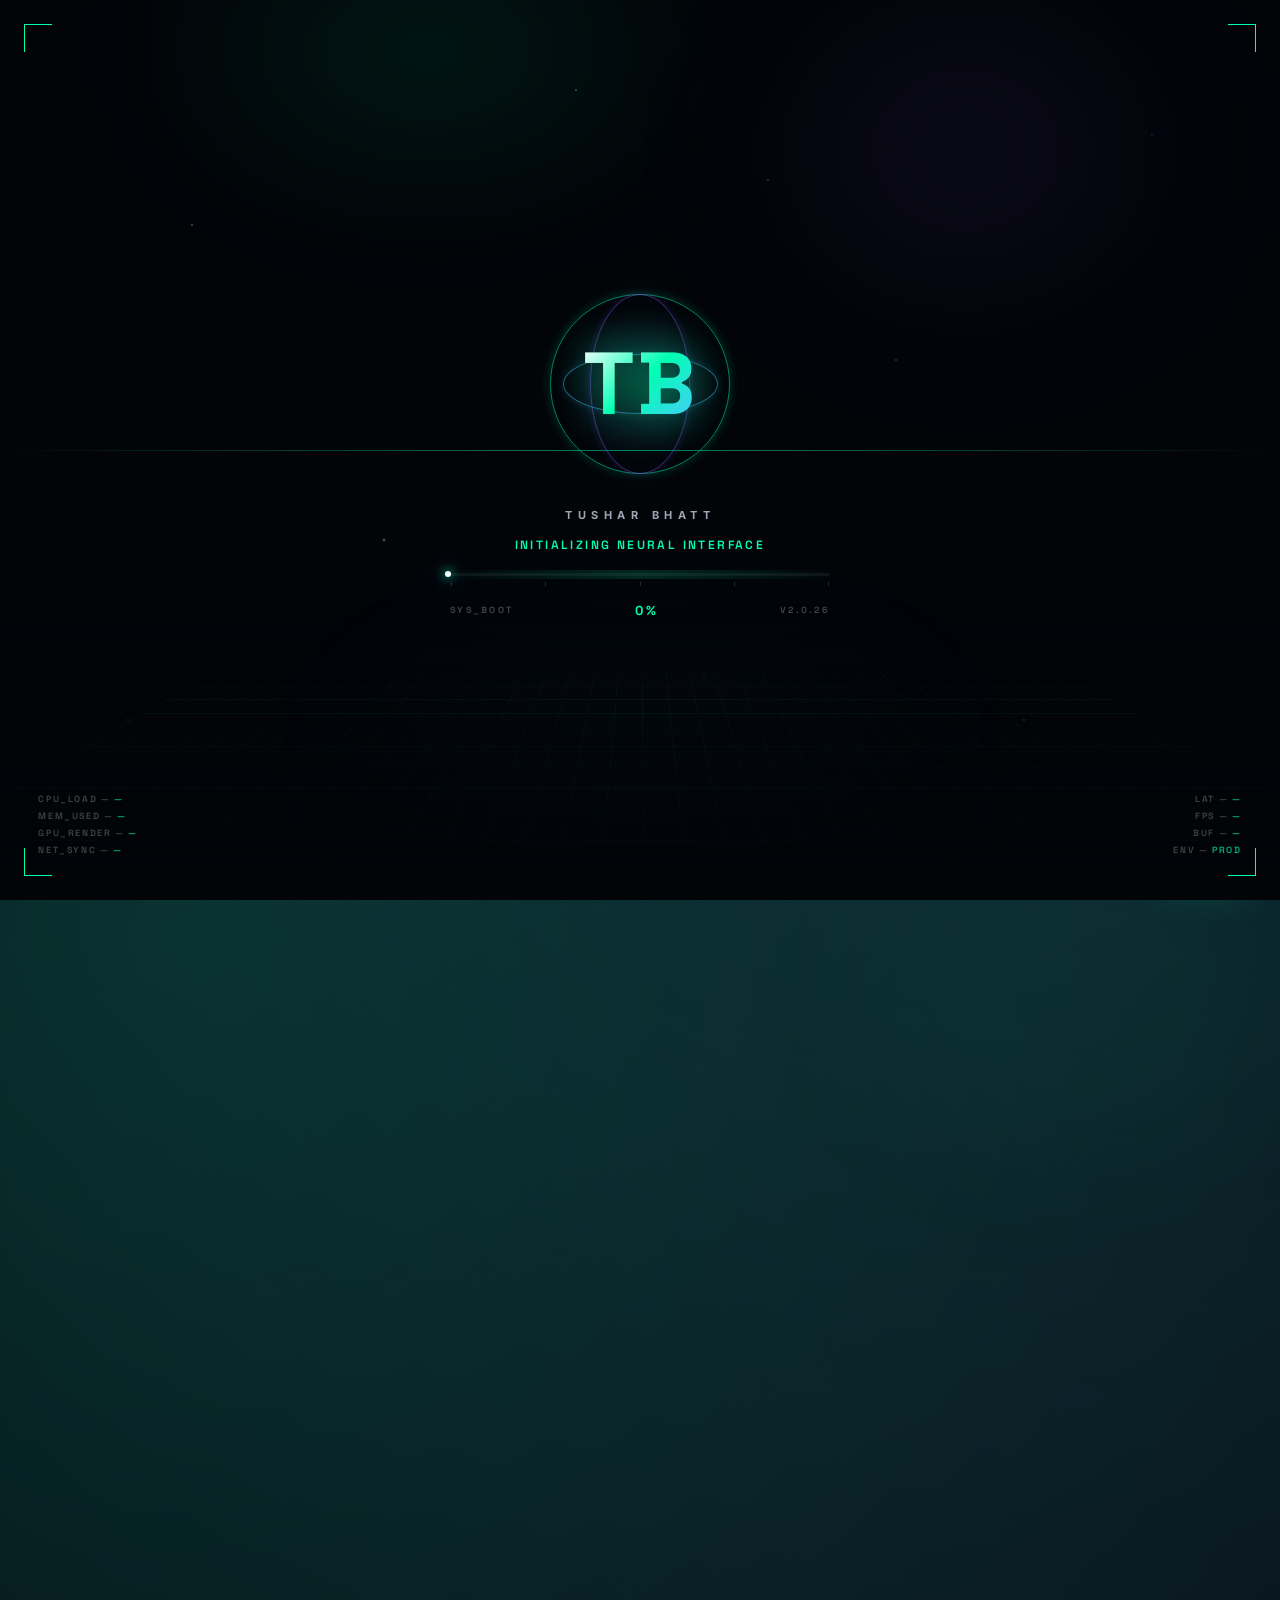
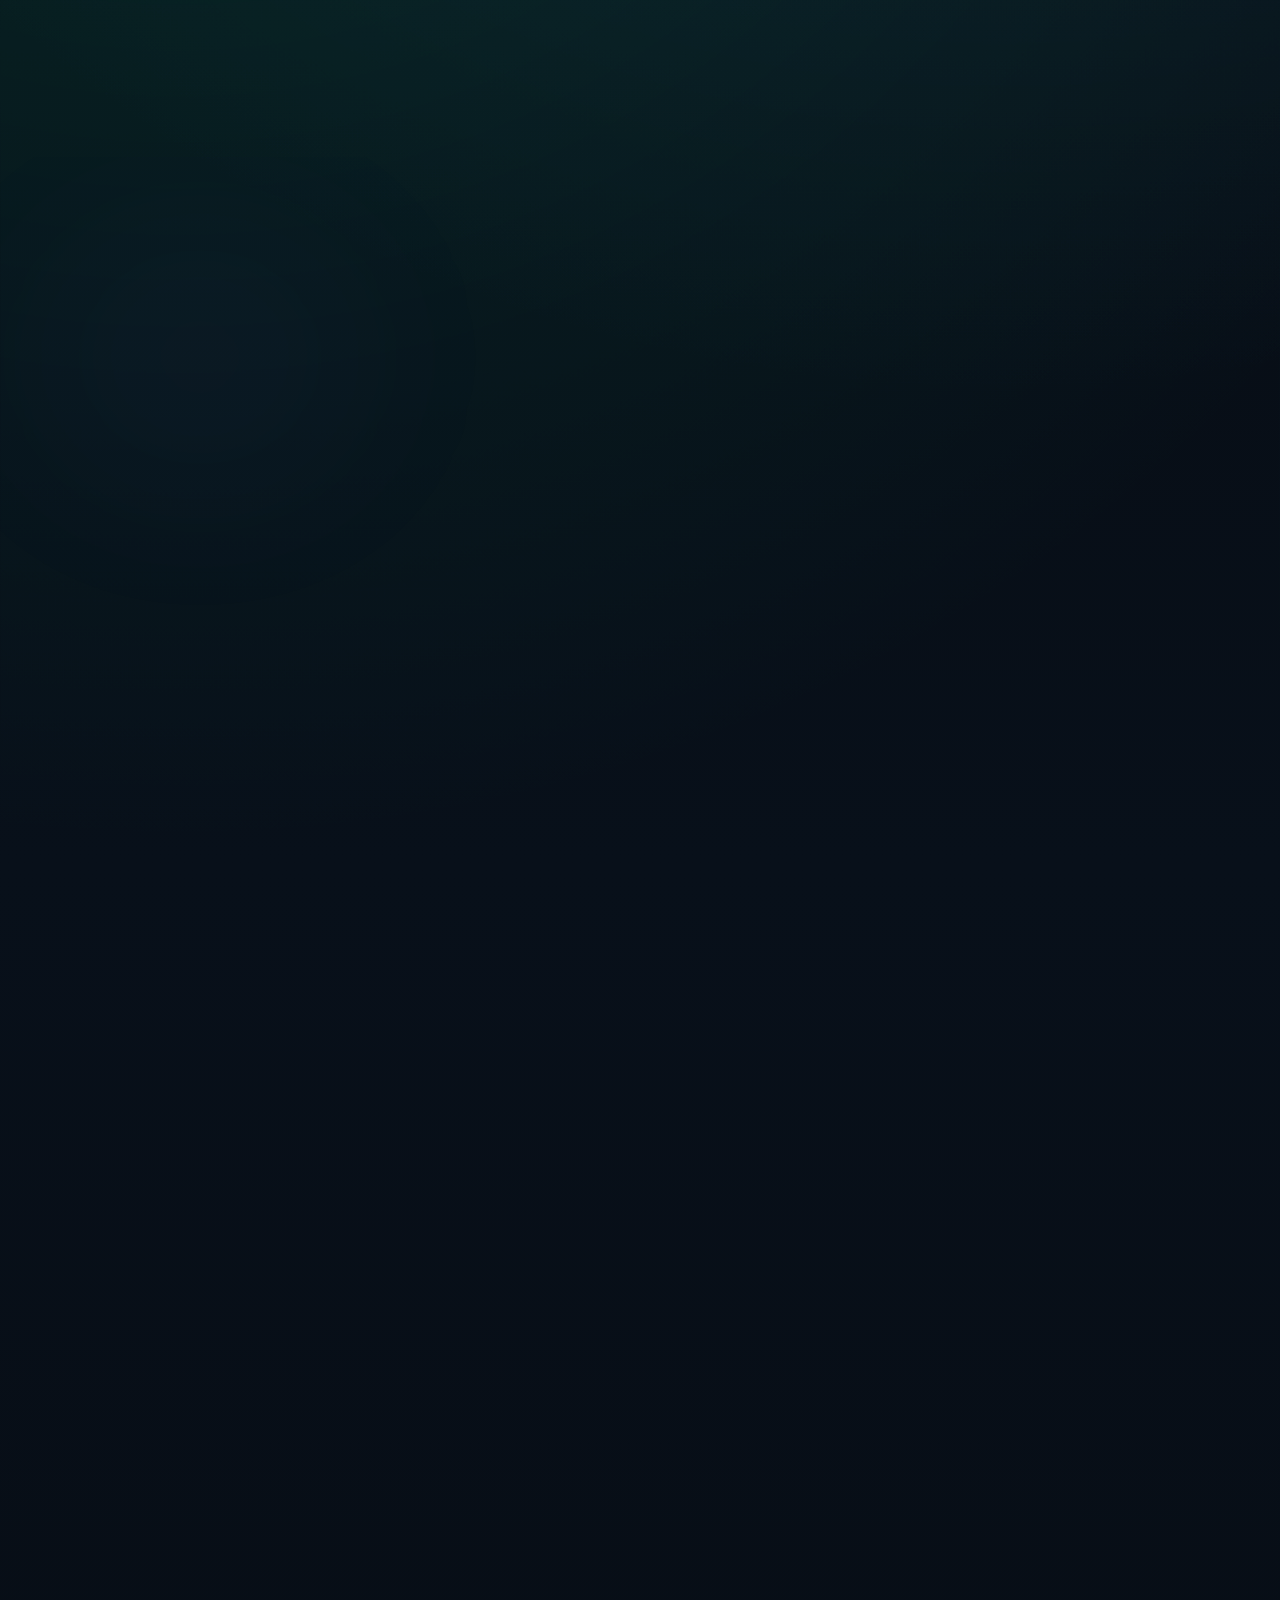
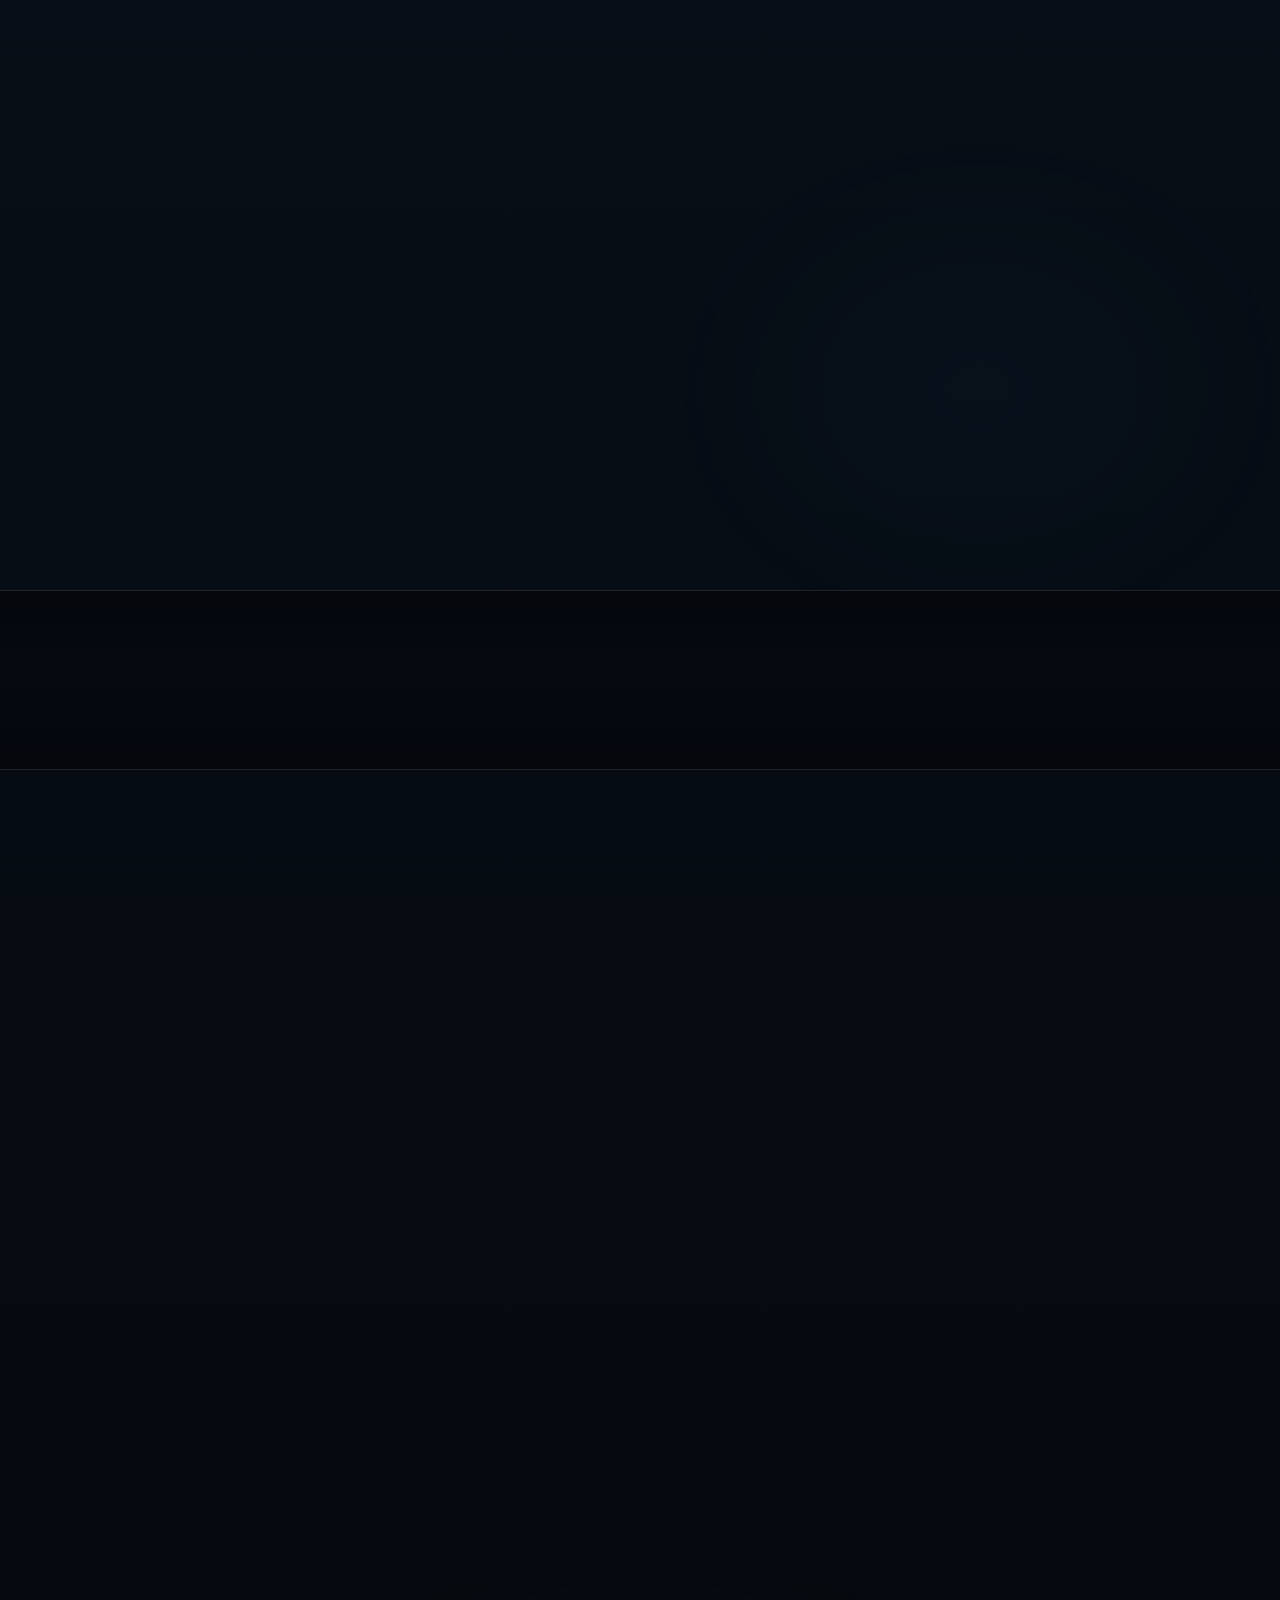
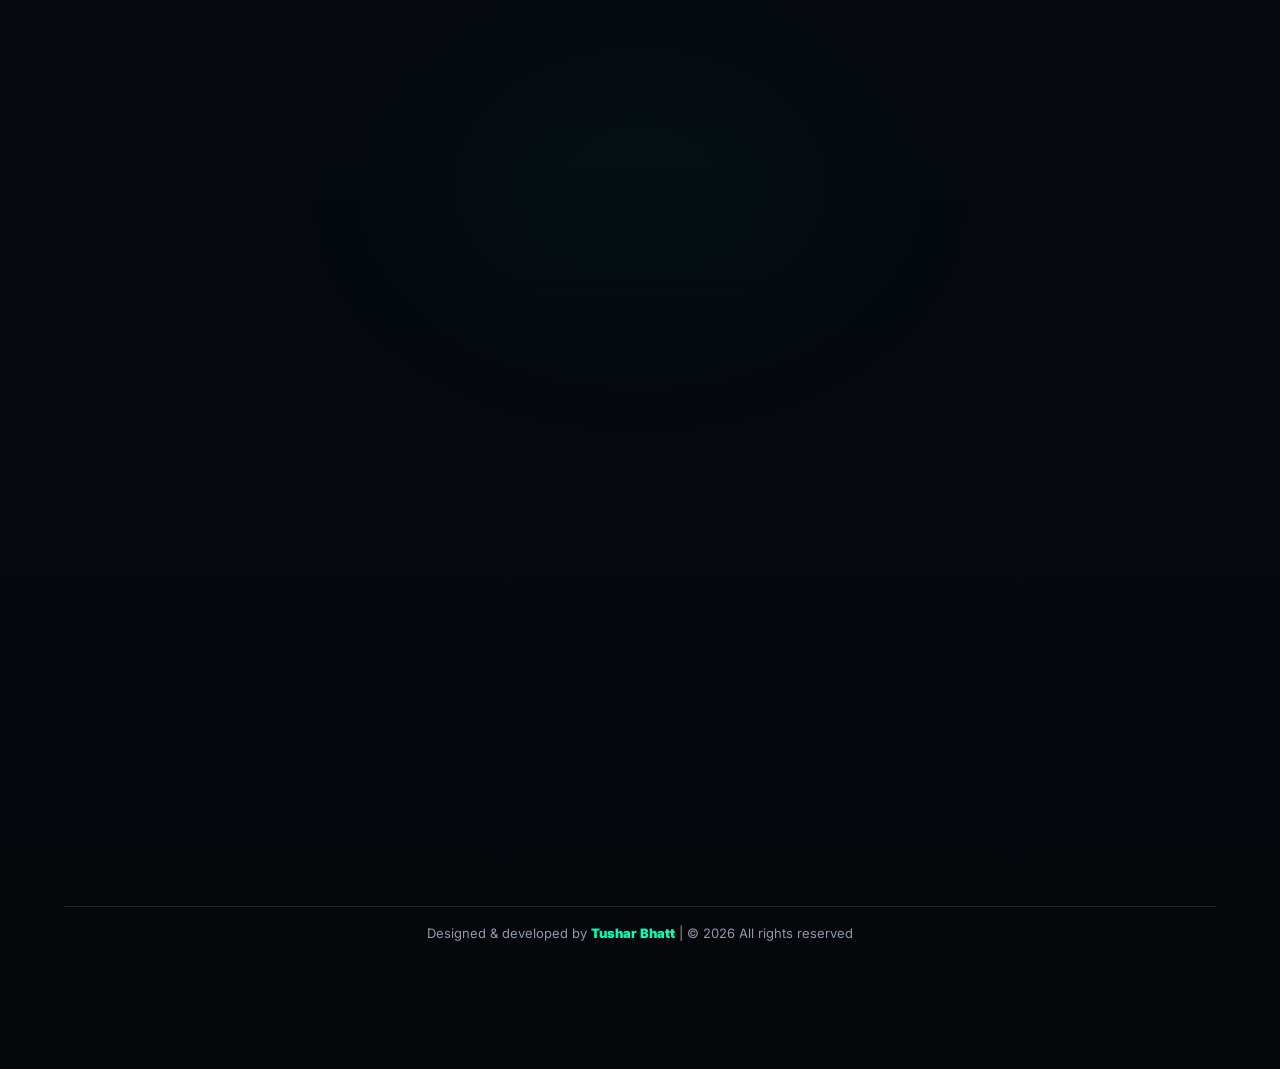
==== index.html @ 69219efc "Optimize portfolio performance" ====
<!doctype html>
<html lang="en">
  <head>
    <meta charset="UTF-8" />
    <meta name="viewport" content="width=device-width,initial-scale=1.0" />
    <title>Tushar Bhatt | Portfolio</title>
    <meta
      name="description"
      content="Tushar Bhatt — CS undergrad at AKTU, AI & ML, Full Stack Development"
    />
    <link rel="preconnect" href="https://fonts.googleapis.com" />
    <link rel="preconnect" href="https://fonts.gstatic.com" crossorigin />
    <link
      href="https://fonts.googleapis.com/css2?family=Inter:wght@400;500;600;700;800&family=Space+Grotesk:wght@500;700;900&display=swap"
      rel="stylesheet"
    />
    <link rel="stylesheet" href="style.css">
  </head>
  <body class="locked">
    <div id="sp"></div>
    <canvas id="bg-canvas"></canvas>
    <div class="noise"></div>
    <div id="loader"></div>
    <nav id="navbar">
      <a class="nav-logo" href="#home">TB</a>
      <ul class="nav-links">
        <li>
          <a
            href="https://linkedin.com/in/tusharbhatt24"
            target="_blank"
            rel="noopener"
            >LINKEDIN</a
          >
        </li>
        <li><a href="#about" data-sec="about">ABOUT</a></li>
        <li><a href="#work" data-sec="work">WORK</a></li>
        <li>
          <a href="#certificates" data-sec="certificates">CERTIFICATES</a>
        </li>
        <li><a href="#contact" data-sec="contact">CONTACT</a></li>
      </ul>
    </nav>
    <div id="sidebar">
      <div class="sb-line"></div>
      <a
        class="sb-icon sb-github"
        href="https://github.com/tusharbhatt-24"
        target="_blank"
        title="GitHub"
        ><svg viewBox="0 0 24 24" fill="none" stroke="currentColor" stroke-width="1.5" stroke-linecap="round" stroke-linejoin="round">
          <path d="M9 19c-5 1.5-5-2.5-7-3m14 6v-3.87a3.37 3.37 0 0 0-.94-2.61c3.14-.35 6.44-1.54 6.44-7A5.44 5.44 0 0 0 20 4.77 5.07 5.07 0 0 0 19.91 1S18.73.65 16 2.48a13.38 13.38 0 0 0-7 0C6.27.65 5.09 1 5.09 1A5.07 5.07 0 0 0 5 4.77 5.44 5.44 0 0 0 3.5 8.55c0 5.42 3.3 6.61 6.44 7A3.37 3.37 0 0 0 9 18.13V22"></path>
        </svg></a><a
        class="sb-icon"
        href="https://www.linkedin.com/in/tusharbhatt24/"
        target="_blank"
        title="LinkedIn"
        ><svg viewBox="0 0 24 24">
          <path
            d="M20.447 20.452h-3.554v-5.569c0-1.328-.027-3.037-1.852-3.037-1.853 0-2.136 1.445-2.136 2.939v5.667H9.351V9h3.414v1.561h.046c.477-.9 1.637-1.85 3.37-1.85 3.601 0 4.267 2.37 4.267 5.455v6.286zM5.337 7.433c-1.144 0-2.063-.926-2.063-2.065 0-1.138.92-2.063 2.063-2.063 1.14 0 2.064.925 2.064 2.063 0 1.139-.925 2.065-2.064 2.065zm1.782 13.019H3.555V9h3.564v11.452zM22.225 0H1.771C.792 0 0 .774 0 1.729v20.542C0 23.227.792 24 1.771 24h20.451C23.2 24 24 23.227 24 22.271V1.729C24 .774 23.2 0 22.222 0h.003z"
          /></svg></a
      ><a
        class="sb-icon sb-instagram"
        href="https://www.instagram.com/tushar__bhatt/"
        target="_blank"
        title="Instagram"
        ><svg viewBox="0 0 24 24" fill="none" stroke="currentColor" stroke-width="1.5" stroke-linecap="round" stroke-linejoin="round">
          <rect x="2" y="2" width="20" height="20" rx="5" ry="5"></rect>
          <path d="M16 11.37A4 4 0 1 1 12.63 8 4 4 0 0 1 16 11.37z"></path>
          <line x1="17.5" y1="6.5" x2="17.51" y2="6.5"></line>
        </svg></a
      ><a
        class="sb-icon sb-mail"
        href="mailto:bhatttushar2006@gmail.com"
        title="Email"
        ><svg viewBox="0 0 24 24" fill="none" stroke="currentColor" stroke-width="1.5" stroke-linecap="round" stroke-linejoin="round">
          <path d="M4 4h16c1.1 0 2 .9 2 2v12c0 1.1-.9 2-2 2H4c-1.1 0-2-.9-2-2V6c0-1.1.9-2 2-2z"></path>
          <polyline points="22,6 12,13 2,6"></polyline>
        </svg></a
      ><a
        class="sb-icon"
        href="tel:9650227051"
        title="Phone"
        ><svg viewBox="0 0 24 24">
          <path
            d="M20 22.6c-1.1 0-2.2-.2-3.3-.6-3.1-1.2-6-3.2-8.4-5.6-2.4-2.4-4.4-5.3-5.6-8.4-.4-1.1-.6-2.2-.6-3.3 0-1.1.4-2.1 1.2-2.9l2.2-2.2c.8-.8 2.1-.8 2.9 0l2.5 2.5c.8.8.8 2.1 0 2.9l-1.2 1.2c-.2.2-.3.5-.2.8.5 1.1 1.2 2.1 2.1 3 1 .9 2 1.6 3.1 2.1.3.1.6 0 .8-.2l1.2-1.2c.8-.8 2.1-.8 2.9 0l2.5 2.5c.8.8.8 2.1 0 2.9l-2.2 2.2c-.8.8-1.8 1.2-2.9 1.2zM6.5 2c-.3 0-.6.1-.8.3l-2.2 2.2c-.3.3-.5.7-.5 1.1 0 .8.2 1.6.5 2.4 1.1 2.8 2.9 5.4 5.1 7.6s4.8 4 7.6 5.1c.8.3 1.6.5 2.4.5.4 0 .8-.2 1.1-.5l2.2-2.2c.4-.4.4-1.1 0-1.5l-2.5-2.5c-.4-.4-1.1-.4-1.5 0l-1.4 1.4c-.6.6-1.5.7-2.3.3-.9-.4-1.8-1-2.6-1.8-.8-.8-1.4-1.7-1.8-2.6-.4-.8-.3-1.7.3-2.3l1.4-1.4c.4-.4.4-1.1 0-1.5l-2.5-2.5c-.2-.2-.5-.3-.8-.3z"
            fill="currentColor"
          /></svg></a>
      <div class="sb-line"></div>
    </div>
    <a id="resume-btn" href="#resume" target="_blank">RESUME</a>
    <main>
      <section id="home"></section>
      <section id="about"></section>
      <section id="skills"></section>
      <section id="work"></section>
      <div id="rain-strip">
        <canvas id="rain-canvas"></canvas>
        <div class="rain-fade-t"></div>
        <div class="rain-fade-b"></div>
      </div>
      <section id="certificates"></section>
      <section id="contact"></section>
    </main>
    <script src="https://cdnjs.cloudflare.com/ajax/libs/three.js/r128/three.min.js"></script>
    <script src="https://cdnjs.cloudflare.com/ajax/libs/gsap/3.12.2/gsap.min.js"></script>
    <script>
      async function loadSections() {
        const sections = ['home', 'about', 'skills', 'work', 'certificates', 'contact'];
        const loaderPromise = fetch('sections/loading.html').then((res) => res.text());
        const sectionPromises = sections.map((s) =>
          fetch(`sections/${s}.html`).then((res) => res.text()),
        );

        document.getElementById('loader').innerHTML = await loaderPromise;
        const htmlSections = await Promise.all(sectionPromises);
        htmlSections.forEach((html, index) => {
          document.getElementById(sections[index]).innerHTML = html;
        });

        const script = document.createElement('script');
        script.src = 'script.js';
        script.async = false;
        document.body.appendChild(script);
      }
      loadSections();
    </script>
  </body>
</html>
---- style.css ----
*,
      *::before,
      *::after {
        box-sizing: border-box;
        margin: 0;
        padding: 0;
      }
      :root {
        --bg: #05070b;
        --panel: #0b1017;
        --ink: #f7fbff;
        --muted: #8d9aac;
        --line: rgba(255, 255, 255, 0.11);
        --green: #00ffb2;
        --cyan: #4cc9ff;
        --violet: #8f5cff;
        --shadow: 0 24px 80px rgba(0, 0, 0, 0.45);
        --radius: 8px;
      }
      html {
        scroll-behavior: smooth;
        background: var(--bg);
      }
      body {
        min-height: 100vh;
        background:
          radial-gradient(
            circle at 78% 8%,
            rgba(76, 201, 255, 0.14),
            transparent 28%
          ),
          radial-gradient(
            circle at 14% 16%,
            rgba(0, 255, 178, 0.13),
            transparent 30%
          ),
          linear-gradient(180deg, #05070b 0%, #08101a 42%, #05070b 100%);
        color: var(--ink);
        font-family: Inter, system-ui, sans-serif;
        overflow-x: hidden;
      }
      body.locked {
        overflow: hidden;
      }
      .noise {
        position: fixed;
        inset: 0;
        z-index: 1;
        pointer-events: none;
        opacity: 0.12;
        background-image: url("data:image/svg+xml,%3Csvg xmlns='http://www.w3.org/2000/svg' width='180' height='180'%3E%3Cfilter id='n'%3E%3CfeTurbulence type='fractalNoise' baseFrequency='.8' numOctaves='3'/%3E%3C/filter%3E%3Crect width='100%25' height='100%25' filter='url(%23n)' opacity='.55'/%3E%3C/svg%3E");
      }
      #bg-canvas {
        position: fixed;
        inset: 0;
        z-index: 0;
        width: 100%;
        height: 100%;
        pointer-events: none;
        transform: translate3d(0, 0, 0);
        will-change: transform;
      }
      main,
      nav,
      #sidebar,
      #resume-btn,
      #sp {
        position: relative;
        z-index: 5;
      }
      #sp {
        position: fixed;
        top: 0;
        left: 0;
        width: 100%;
        height: 3px;
        background: linear-gradient(
          90deg,
          var(--green),
          var(--cyan),
          var(--violet)
        );
        transform: scaleX(0);
        transform-origin: left center;
        will-change: transform;
        z-index: 10000;
      }
      /* ====================== CINEMATIC LOADER ====================== */
      #loader {
        position: fixed;
        inset: 0;
        z-index: 9999;
        background: #020408;
        display: flex;
        align-items: center;
        justify-content: center;
        overflow: hidden;
        transform: translate3d(0, 0, 0);
        will-change: opacity, filter, transform;
      }

      /* Stars layer */
      .ldr-stars {
        position: absolute;
        inset: 0;
        background-image:
          radial-gradient(1px 1px at 15% 25%, rgba(255,255,255,0.7) 0%, transparent 100%),
          radial-gradient(1.5px 1.5px at 45% 10%, rgba(76,201,255,0.6) 0%, transparent 100%),
          radial-gradient(1px 1px at 70% 40%, rgba(255,255,255,0.5) 0%, transparent 100%),
          radial-gradient(1px 1px at 90% 15%, rgba(143,92,255,0.5) 0%, transparent 100%),
          radial-gradient(2px 2px at 30% 60%, rgba(255,255,255,0.4) 0%, transparent 100%),
          radial-gradient(1px 1px at 55% 75%, rgba(0,255,178,0.4) 0%, transparent 100%),
          radial-gradient(1px 1px at 80% 80%, rgba(255,255,255,0.6) 0%, transparent 100%),
          radial-gradient(1.5px 1.5px at 10% 80%, rgba(76,201,255,0.4) 0%, transparent 100%),
          radial-gradient(1px 1px at 60% 20%, rgba(255,255,255,0.5) 0%, transparent 100%),
          radial-gradient(1px 1px at 25% 90%, rgba(143,92,255,0.4) 0%, transparent 100%);
        animation: ldr-star-drift 30s linear infinite;
        will-change: transform;
      }
      @keyframes ldr-star-drift {
        from { transform: translateY(0); }
        to   { transform: translateY(-60px); }
      }

      /* Aurora glow layers */
      .ldr-aurora {
        position: absolute;
        border-radius: 50%;
        filter: blur(80px);
        pointer-events: none;
        animation: ldr-aurora-pulse 8s ease-in-out infinite;
        transform: translate3d(0, 0, 0);
        will-change: transform, opacity;
      }
      .ldr-aurora-1 {
        width: 600px; height: 300px;
        background: radial-gradient(ellipse, rgba(0,255,178,0.12) 0%, transparent 70%);
        top: -100px; left: 10%;
        animation-delay: 0s;
      }
      .ldr-aurora-2 {
        width: 500px; height: 400px;
        background: radial-gradient(ellipse, rgba(143,92,255,0.1) 0%, transparent 70%);
        top: -50px; right: 5%;
        animation-delay: -3s;
      }
      .ldr-aurora-3 {
        width: 700px; height: 200px;
        background: radial-gradient(ellipse, rgba(76,201,255,0.08) 0%, transparent 70%);
        bottom: 50px; left: 50%;
        transform: translateX(-50%);
        animation-delay: -5s;
      }
      @keyframes ldr-aurora-pulse {
        0%, 100% { opacity: 0.6; transform: scale(1); }
        50%       { opacity: 1;   transform: scale(1.08); }
      }

      /* Perspective grid floor */
      .ldr-grid-wrap {
        position: absolute;
        bottom: 0; left: 0; right: 0;
        height: 55%;
        perspective: 500px;
        overflow: hidden;
      }
      .ldr-grid {
        position: absolute;
        inset: -10% -20%;
        background:
          linear-gradient(rgba(0,255,178,0.08) 1px, transparent 1px),
          linear-gradient(90deg, rgba(0,255,178,0.08) 1px, transparent 1px);
        background-size: 50px 50px;
        transform: rotateX(65deg) translateY(0%);
        transform-origin: bottom center;
        animation: ldr-grid-flow 2.8s linear infinite;
        will-change: background-position;
      }
      @keyframes ldr-grid-flow {
        to { background-position: 0 50px, 50px 0; }
      }
      .ldr-grid-fade {
        position: absolute;
        inset: 0;
        background: linear-gradient(to bottom, transparent 40%, #020408 100%);
      }

      /* 3D Canvas */
      #loader-canvas {
        position: absolute;
        inset: 0;
        width: 100%;
        height: 100%;
        transform: translate3d(0, 0, 0);
      }

      /* Corner HUD accents */
      .ldr-corner {
        position: absolute;
        width: 28px; height: 28px;
        pointer-events: none;
        animation: ldr-corner-fade 1s ease forwards;
        opacity: 0;
      }
      @keyframes ldr-corner-fade { to { opacity: 1; } }
      .ldr-corner-tl { top: 24px; left: 24px; }
      .ldr-corner-tr { top: 24px; right: 24px; }
      .ldr-corner-bl { bottom: 24px; left: 24px; }
      .ldr-corner-br { bottom: 24px; right: 24px; }
      .ldr-corner-h, .ldr-corner-v {
        position: absolute;
        background: var(--green);
      }
      .ldr-corner-h { height: 1px; width: 100%; top: 0; }
      .ldr-corner-v { width: 1px; height: 100%; left: 0; }
      .ldr-corner-tr .ldr-corner-h { left: auto; right: 0; }
      .ldr-corner-tr .ldr-corner-v { left: auto; right: 0; }
      .ldr-corner-bl .ldr-corner-h { top: auto; bottom: 0; }
      .ldr-corner-br .ldr-corner-h { top: auto; bottom: 0; left: auto; right: 0; }
      .ldr-corner-br .ldr-corner-v { left: auto; right: 0; }

      /* Horizontal scan line */
      .ldr-scanline {
        position: absolute;
        left: 0; right: 0;
        height: 1px;
        background: linear-gradient(90deg, transparent, rgba(0,255,178,0.5), transparent);
        animation: ldr-scan 4s ease-in-out infinite;
        pointer-events: none;
      }
      @keyframes ldr-scan {
        0%   { top: 15%; opacity: 0; }
        10%  { opacity: 1; }
        90%  { opacity: 1; }
        100% { top: 85%; opacity: 0; }
      }

      /* Central content */
      .ldr-center {
        position: relative;
        z-index: 10;
        display: flex;
        flex-direction: column;
        align-items: center;
        gap: 18px;
      }

      /* Logo wrap with CSS orbital rings */
      .ldr-logo-wrap {
        position: relative;
        width: 200px; height: 200px;
        display: flex;
        align-items: center;
        justify-content: center;
        margin-bottom: 8px;
      }
      .ldr-glow-halo {
        position: absolute;
        width: 160px; height: 160px;
        border-radius: 50%;
        background: radial-gradient(circle, rgba(0,255,178,0.2) 0%, rgba(76,201,255,0.1) 40%, transparent 70%);
        animation: ldr-halo-pulse 3s ease-in-out infinite;
        filter: blur(12px);
        will-change: transform, opacity;
      }
      @keyframes ldr-halo-pulse {
        0%, 100% { transform: scale(1);   opacity: 0.8; }
        50%       { transform: scale(1.2); opacity: 1; }
      }

      /* CSS orbital rings */
      .ldr-orbit-ring {
        position: absolute;
        border-radius: 50%;
        border: 1px solid transparent;
        pointer-events: none;
        backface-visibility: hidden;
        will-change: transform;
      }
      .ldr-ring-1 {
        width: 180px; height: 180px;
        border-color: rgba(0,255,178,0.5);
        animation: ldr-ring-spin-1 4s linear infinite;
        box-shadow: 0 0 12px rgba(0,255,178,0.2);
      }
      .ldr-ring-2 {
        width: 155px; height: 60px;
        border-color: rgba(76,201,255,0.45);
        animation: ldr-ring-spin-2 6s linear infinite;
        box-shadow: 0 0 10px rgba(76,201,255,0.15);
      }
      .ldr-ring-3 {
        width: 100px; height: 180px;
        border-color: rgba(143,92,255,0.4);
        animation: ldr-ring-spin-3 5s linear infinite reverse;
        box-shadow: 0 0 10px rgba(143,92,255,0.15);
      }
      @keyframes ldr-ring-spin-1 { to { transform: rotate(360deg); } }
      @keyframes ldr-ring-spin-2 { to { transform: rotateY(360deg); } }
      @keyframes ldr-ring-spin-3 { to { transform: rotateX(360deg); } }

      /* TB monogram */
      .loader-mark {
        position: relative;
        z-index: 2;
        font: 900 clamp(52px, 10vw, 88px)/0.9 "Space Grotesk";
        letter-spacing: 0.02em;
        background: linear-gradient(135deg, #fff 0%, #00ffb2 50%, #4cc9ff 100%);
        -webkit-background-clip: text;
        -webkit-text-fill-color: transparent;
        background-clip: text;
        text-shadow: none;
        filter: drop-shadow(0 0 20px rgba(0,255,178,0.5));
        animation: ldr-mark-breathe 3s ease-in-out infinite;
        will-change: filter;
      }
      @keyframes ldr-mark-breathe {
        0%, 100% { filter: drop-shadow(0 0 18px rgba(0,255,178,0.45)); }
        50%       { filter: drop-shadow(0 0 36px rgba(0,255,178,0.8)) drop-shadow(0 0 60px rgba(76,201,255,0.4)); }
      }

      /* Name */
      #loader-name {
        font: 700 11px/1 "Inter";
        letter-spacing: 0.5em;
        text-transform: uppercase;
        color: rgba(174,184,198,0.9);
        animation: ldr-name-in 0.8s ease 0.3s both;
      }
      @keyframes ldr-name-in {
        from { opacity: 0; transform: translateY(8px); }
        to   { opacity: 1; transform: translateY(0); }
      }

      /* AI status message */
      #ldr-status {
        font: 600 12px/1 "Space Grotesk";
        letter-spacing: 0.2em;
        text-transform: uppercase;
        color: var(--green);
        height: 16px;
        transition: opacity 0.3s, transform 0.3s;
      }
      #ldr-status.fading {
        opacity: 0;
        transform: translateY(-6px);
      }

      /* Holographic progress bar */
      .ldr-holo-bar-wrap {
        width: min(380px, 70vw);
        display: flex;
        flex-direction: column;
        gap: 6px;
      }
      .ldr-holo-bar {
        position: relative;
        height: 3px;
        background: rgba(255,255,255,0.06);
        border-radius: 2px;
        overflow: visible;
      }
      #loader-bar {
        display: block;
        height: 100%;
        width: 0%;
        background: linear-gradient(90deg, var(--green), var(--cyan), var(--violet));
        border-radius: 2px;
        transition: width 0.3s ease;
        position: relative;
      }
      #loader-bar::after {
        content: "";
        position: absolute;
        right: -1px; top: 50%;
        width: 6px; height: 6px;
        background: #fff;
        border-radius: 50%;
        transform: translateY(-50%);
        box-shadow: 0 0 10px var(--green), 0 0 20px var(--cyan);
      }
      .ldr-bar-glow {
        position: absolute;
        inset: -3px -20px;
        background: linear-gradient(90deg, transparent, rgba(0,255,178,0.15), transparent);
        animation: ldr-bar-glow-slide 2s ease-in-out infinite;
        pointer-events: none;
      }
      @keyframes ldr-bar-glow-slide {
        0%   { transform: translateX(-100%); }
        100% { transform: translateX(100%); }
      }
      .ldr-bar-ticks {
        display: flex;
        justify-content: space-between;
        padding: 0 1px;
      }
      .ldr-bar-ticks span {
        width: 1px; height: 4px;
        background: rgba(255,255,255,0.15);
        display: block;
      }

      /* Percentage row */
      .ldr-pct-row {
        display: flex;
        align-items: center;
        justify-content: space-between;
        width: min(380px, 70vw);
      }
      .ldr-sys-label {
        font: 700 9px/1 "Space Grotesk";
        letter-spacing: 0.25em;
        color: rgba(255,255,255,0.25);
        text-transform: uppercase;
      }
      #loader-pct {
        font: 700 13px/1 "Space Grotesk";
        color: var(--green);
        letter-spacing: 0.2em;
      }

      /* Side HUD data streams */
      .ldr-hud-left, .ldr-hud-right {
        position: absolute;
        bottom: clamp(24px, 5vh, 60px);
        display: flex;
        flex-direction: column;
        gap: 8px;
        opacity: 0;
        animation: ldr-hud-in 1s ease 0.6s forwards;
      }
      .ldr-hud-left  { left: clamp(16px, 3vw, 40px); }
      .ldr-hud-right { right: clamp(16px, 3vw, 40px); text-align: right; }
      @keyframes ldr-hud-in {
        from { opacity: 0; transform: translateY(10px); }
        to   { opacity: 1; transform: translateY(0); }
      }
      .ldr-hud-line {
        font: 600 9px/1 "Space Grotesk";
        letter-spacing: 0.18em;
        color: rgba(255,255,255,0.25);
        text-transform: uppercase;
        white-space: nowrap;
      }
      .ldr-hud-val {
        color: rgba(0,255,178,0.7);
      }

      /* Old classes kept for JS compat */
      .loader-grid { display: none; }
      .loader-copy  { display: none; }
      .loader-meter { display: none; }

      nav {
        position: fixed;
        top: 0;
        left: 0;
        right: 0;
        z-index: 1000;
        display: flex;
        align-items: center;
        justify-content: space-between;
        padding: 18px clamp(18px, 4vw, 58px);
        backdrop-filter: blur(14px);
        transition:
          background 0.25s,
          border-color 0.25s;
      }
      nav.scrolled {
        background: rgba(5, 7, 11, 0.76);
        border-bottom: 1px solid var(--line);
      }
      .nav-logo {
        font: 900 24px/1 "Space Grotesk";
        color: var(--ink);
        text-decoration: none;
        letter-spacing: 0.02em;
      }
      .nav-logo::after {
        content: "";
        display: inline-block;
        width: 7px;
        height: 7px;
        margin-left: 8px;
        background: var(--green);
        box-shadow: 0 0 20px var(--green);
      }
      .nav-links {
        display: flex;
        gap: clamp(12px, 2vw, 30px);
        align-items: center;
        list-style: none;
      }
      .nav-links a {
        color: var(--muted);
        text-decoration: none;
        font-size: 12px;
        font-weight: 800;
        letter-spacing: 0.16em;
        text-transform: uppercase;
        transition: color 0.2s;
      }
      .nav-links a:hover,
      .nav-links a.active {
        color: var(--green);
      }
      #sidebar {
        position: fixed;
        left: 22px;
        top: 50%;
        transform: translateY(-50%);
        z-index: 600;
        display: flex;
        flex-direction: column;
        align-items: center;
        gap: 13px;
      }
      .sb-line {
        width: 1px;
        height: 48px;
        background: linear-gradient(transparent, var(--green), transparent);
      }
      .sb-icon {
        width: 36px;
        height: 36px;
        display: grid;
        place-items: center;
        color: var(--muted);
        border: 1px solid transparent;
        text-decoration: none;
        transition:
          color 0.2s,
          border-color 0.2s,
          transform 0.2s;
      }
      .sb-icon:hover {
        color: var(--green);
        border-color: rgba(0, 255, 178, 0.35);
        transform: translateX(4px);
      }
      .sb-icon svg {
        width: 18px;
        height: 18px;
        fill: currentColor;
      }
      .sb-instagram svg,
      .sb-mail svg,
      .sb-github svg {
        fill: none;
        stroke: currentColor;
        stroke-width: 1.5;
        width: 18px;
        height: 18px;
      }
      #resume-btn {
        position: fixed;
        right: 26px;
        bottom: 24px;
        z-index: 700;
        text-decoration: none;
        color: #04100d;
        background: var(--green);
        padding: 12px 18px;
        font: 900 12px/1 "Space Grotesk";
        letter-spacing: 0.14em;
        border-radius: 4px;
        box-shadow: 0 14px 40px rgba(0, 255, 178, 0.18);
        transition:
          transform 0.2s,
          box-shadow 0.2s;
      }
      #resume-btn:hover {
        transform: translateY(-3px);
        box-shadow: 0 18px 55px rgba(0, 255, 178, 0.28);
      }
      section {
        position: relative;
        min-height: 100vh;
        padding: clamp(84px, 10vw, 130px) clamp(20px, 5vw, 80px);
      }
      .inner {
        width: min(1180px, 100%);
        margin: 0 auto;
      }
      .eyebrow {
        color: var(--green);
        font: 800 12px/1 "Space Grotesk";
        letter-spacing: 0.24em;
        text-transform: uppercase;
      }
      .section-title {
        font: 900 clamp(42px, 8vw, 96px)/0.9 "Space Grotesk";
        letter-spacing: 0;
        margin: 14px 0 32px;
      }
      .muted {
        color: var(--muted);
      }
      /* ==================== HERO SECTION ==================== */
      #home {
        display: flex;
        flex-direction: column;
        align-items: center;
        justify-content: center;
        position: relative;
        overflow: hidden;
        min-height: 100svh;
        padding-top: 80px;
      }

      /* Aurora background */
      .hero-aurora {
        position: absolute;
        inset: 0;
        pointer-events: none;
        z-index: 0;
        overflow: hidden;
      }
      .aurora-orb {
        position: absolute;
        border-radius: 50%;
        filter: blur(80px);
        opacity: 0;
        animation: aurora-pulse 8s ease-in-out infinite;
        transform: translate3d(0, 0, 0);
        will-change: transform, opacity;
      }
      .aurora-1 {
        width: 700px;
        height: 500px;
        background: radial-gradient(ellipse, rgba(0,255,178,0.22) 0%, transparent 70%);
        top: -150px;
        right: 10%;
        animation-delay: 0s;
      }
      .aurora-2 {
        width: 600px;
        height: 400px;
        background: radial-gradient(ellipse, rgba(143,92,255,0.18) 0%, transparent 70%);
        bottom: -100px;
        left: 5%;
        animation-delay: -3s;
      }
      .aurora-3 {
        width: 400px;
        height: 350px;
        background: radial-gradient(ellipse, rgba(76,201,255,0.14) 0%, transparent 70%);
        top: 40%;
        left: 30%;
        animation-delay: -6s;
      }
      @keyframes aurora-pulse {
        0%, 100% { opacity: 0.6; transform: scale(1) translateY(0); }
        50% { opacity: 1; transform: scale(1.08) translateY(-20px); }
      }

      /* Grid overlay */
      .hero-grid-overlay {
        position: absolute;
        inset: 0;
        background-image:
          linear-gradient(rgba(0,255,178,0.025) 1px, transparent 1px),
          linear-gradient(90deg, rgba(0,255,178,0.025) 1px, transparent 1px);
        background-size: 60px 60px;
        pointer-events: none;
        z-index: 0;
        mask-image: radial-gradient(ellipse 80% 80% at 50% 50%, black, transparent);
      }

      /* Cursor glow */
      .cursor-glow {
        position: fixed;
        top: 0;
        left: 0;
        width: 400px;
        height: 400px;
        border-radius: 50%;
        background: radial-gradient(circle, rgba(0,255,178,0.06) 0%, transparent 70%);
        pointer-events: none;
        z-index: 1;
        transform: translate3d(50vw, 50vh, 0) translate(-50%, -50%);
        transition: opacity 0.3s;
        will-change: transform, opacity;
      }

      /* Main hero grid */
      .hero-wrap {
        width: min(1200px, 100%);
        margin: 0 auto;
        display: grid;
        grid-template-columns: 1fr minmax(340px, 480px);
        gap: clamp(40px, 6vw, 100px);
        align-items: center;
        position: relative;
        z-index: 2;
        padding: 0 clamp(20px, 4vw, 60px);
      }

      /* LEFT SIDE */
      .hero-left {
        display: flex;
        flex-direction: column;
        gap: 0;
        will-change: transform;
      }

      /* Eyebrow */
      .hero-eyebrow {
        display: flex;
        align-items: center;
        gap: 10px;
        color: var(--green);
        font-size: 11px;
        font-weight: 800;
        letter-spacing: 0.25em;
        text-transform: uppercase;
        margin-bottom: 24px;
        opacity: 0;
        transform: translateY(16px);
      }
      .eyebrow-dot {
        width: 6px;
        height: 6px;
        background: var(--green);
        border-radius: 50%;
        animation: eyebrow-blink 2s ease-in-out infinite;
        flex-shrink: 0;
      }
      .eyebrow-dot:last-child { animation-delay: 1s; }
      @keyframes eyebrow-blink {
        0%, 100% { opacity: 1; transform: scale(1); }
        50% { opacity: 0.3; transform: scale(0.6); }
      }

      /* Hero name */
      .hero-name {
        display: flex;
        flex-direction: column;
        gap: 0;
        line-height: 0.88;
        margin-bottom: 28px;
        opacity: 0;
        transform: translateY(24px);
      }
      .name-line {
        font: 900 clamp(64px, 9vw, 130px)/0.88 "Space Grotesk";
        letter-spacing: -0.03em;
        display: block;
        background: linear-gradient(
          135deg,
          #ffffff 0%,
          #e8f4ff 30%,
          #00ffb2 60%,
          #4cc9ff 80%,
          #ffffff 100%
        );
        background-size: 300% 300%;
        -webkit-background-clip: text;
        -webkit-text-fill-color: transparent;
        background-clip: text;
        animation: name-shimmer 6s ease infinite;
        filter: drop-shadow(0 0 40px rgba(0, 255, 178, 0.2));
        position: relative;
        will-change: background-position;
      }
      .name-line-2 {
        color: transparent;
        -webkit-text-fill-color: transparent;
        -webkit-text-stroke: 1.5px rgba(255,255,255,0.35);
        background: none;
        animation: none;
        filter: none;
        letter-spacing: -0.03em;
      }
      @keyframes name-shimmer {
        0% { background-position: 0% 50%; }
        50% { background-position: 100% 50%; }
        100% { background-position: 0% 50%; }
      }

      /* Descriptor / typewriter */
      .hero-descriptor {
        font-size: clamp(18px, 2vw, 24px);
        font-weight: 700;
        color: var(--muted);
        min-height: 36px;
        margin-bottom: 16px;
        opacity: 0;
        transform: translateY(14px);
      }
      .typed-wrapper {
        display: inline;
      }
      .hero-descriptor .typed {
        color: #e8f4ff;
        background: linear-gradient(90deg, #ffffff, var(--cyan));
        -webkit-background-clip: text;
        -webkit-text-fill-color: transparent;
        background-clip: text;
      }
      .cursor {
        color: var(--green);
        -webkit-text-fill-color: var(--green);
        animation: blink 0.8s steps(2, end) infinite;
        font-weight: 300;
      }
      @keyframes blink { 50% { opacity: 0; } }

      /* Bio */
      .hero-bio {
        font-size: 14px;
        color: rgba(180, 200, 220, 0.6);
        line-height: 1.8;
        margin-bottom: 36px;
        letter-spacing: 0.02em;
        opacity: 0;
        transform: translateY(14px);
      }

      /* Action buttons */
      .hero-actions {
        display: flex;
        gap: 14px;
        flex-wrap: wrap;
        margin-bottom: 40px;
        opacity: 0;
        transform: translateY(14px);
      }
      .btn {
        position: relative;
        height: 48px;
        display: inline-flex;
        align-items: center;
        justify-content: center;
        gap: 10px;
        padding: 0 26px;
        border-radius: 6px;
        text-decoration: none;
        font-weight: 800;
        font-size: 12px;
        letter-spacing: 0.15em;
        text-transform: uppercase;
        overflow: hidden;
        transition: transform 0.3s cubic-bezier(0.34, 1.56, 0.64, 1), box-shadow 0.3s;
        cursor: pointer;
        will-change: transform;
        transform: translate3d(0, 0, 0);
      }
      .btn.primary {
        background: var(--green);
        color: #04100d;
        border: none;
        box-shadow: 0 0 0 0 rgba(0,255,178,0);
      }
      .btn.primary .btn-bg {
        position: absolute;
        inset: 0;
        background: linear-gradient(135deg, #00ffb2, #4cc9ff, #00ffb2);
        background-size: 200%;
        animation: btn-shimmer 3s linear infinite;
        z-index: 0;
        will-change: background-position;
      }
      .btn.primary .btn-text,
      .btn.primary svg { position: relative; z-index: 1; }
      @keyframes btn-shimmer {
        0% { background-position: 0% 50%; }
        100% { background-position: 200% 50%; }
      }
      .btn.primary:hover {
        transform: translateY(-2px) scale(1.02);
        box-shadow: 0 8px 40px rgba(0,255,178,0.5), 0 0 0 1px rgba(0,255,178,0.5);
      }
      .btn.secondary {
        background: rgba(255,255,255,0.04);
        border: 1px solid rgba(255,255,255,0.12);
        color: var(--ink);
        backdrop-filter: blur(8px);
      }
      .btn.secondary:hover {
        border-color: var(--green);
        color: var(--green);
        transform: translateY(-2px);
        box-shadow: 0 4px 24px rgba(0,255,178,0.15), inset 0 0 20px rgba(0,255,178,0.05);
      }

      /* Tech Badges */
      .tech-badges {
        display: flex;
        gap: 10px;
        flex-wrap: wrap;
        opacity: 0;
        transform: translateY(14px);
      }
      .badge {
        padding: 6px 14px;
        border: 1px solid rgba(0,255,178,0.2);
        border-radius: 100px;
        font-size: 11px;
        font-weight: 700;
        letter-spacing: 0.08em;
        color: rgba(0,255,178,0.8);
        background: rgba(0,255,178,0.05);
        backdrop-filter: blur(8px);
        backface-visibility: hidden;
      }
      .float-a { animation: float-badge 4s ease-in-out infinite; }
      .float-b { animation: float-badge 4.5s ease-in-out infinite 0.5s; }
      .float-c { animation: float-badge 5s ease-in-out infinite 1s; }
      .float-d { animation: float-badge 4.8s ease-in-out infinite 1.5s; }
      @keyframes float-badge {
        0%, 100% { transform: translateY(0); }
        50% { transform: translateY(-5px); }
      }

      /* RIGHT SIDE — Hero Stage */
      .hero-stage {
        position: relative;
        min-height: 520px;
        display: flex;
        align-items: center;
        justify-content: center;
        opacity: 0;
        transform: translateX(30px);
        will-change: transform, opacity;
      }

      /* Holographic card */
      .holo-card {
        position: relative;
        width: 100%;
        max-width: 420px;
        aspect-ratio: 3/4;
        border-radius: 20px;
        overflow: hidden;
        border: 1px solid rgba(0,255,178,0.15);
        background: linear-gradient(145deg, rgba(8,13,20,0.95), rgba(16,24,40,0.8));
        box-shadow:
          0 0 0 1px rgba(0,255,178,0.05),
          0 20px 60px rgba(0,0,0,0.5),
          inset 0 1px 0 rgba(255,255,255,0.05);
        backdrop-filter: blur(20px);
        transition: transform 0.4s ease, box-shadow 0.4s ease;
        cursor: none;
        transform: translateZ(0);
        will-change: transform;
      }
      .holo-card:hover {
        box-shadow:
          0 0 0 1px rgba(0,255,178,0.2),
          0 30px 80px rgba(0,0,0,0.6),
          0 0 60px rgba(0,255,178,0.08),
          inset 0 1px 0 rgba(255,255,255,0.08);
      }
      .holo-card-inner {
        position: absolute;
        inset: 0;
      }

      /* Scanlines effect */
      .scanlines {
        position: absolute;
        inset: 0;
        background: repeating-linear-gradient(
          0deg,
          transparent,
          transparent 2px,
          rgba(0,255,178,0.015) 2px,
          rgba(0,255,178,0.015) 4px
        );
        pointer-events: none;
        z-index: 2;
      }

      /* Orb canvas */
      #orb-canvas {
        position: absolute;
        inset: 0;
        width: 100%;
        height: 100%;
        z-index: 1;
        transform: translate3d(0, 0, 0);
      }

      /* Sweep animation on card */
      .holo-card::after {
        content: "";
        position: absolute;
        inset: 0;
        background: linear-gradient(
          125deg,
          transparent 0%,
          transparent 40%,
          rgba(0,255,178,0.06) 50%,
          transparent 60%,
          transparent 100%
        );
        animation: holo-sweep 5s ease-in-out infinite;
        z-index: 3;
        pointer-events: none;
        will-change: transform;
      }
      @keyframes holo-sweep {
        0%, 100% { transform: translateX(-100%); }
        50% { transform: translateX(100%); }
      }

      /* Corner accents */
      .corner-accent {
        position: absolute;
        width: 20px;
        height: 20px;
        z-index: 4;
      }
      .ca-tl { top: 12px; left: 12px; border-top: 1.5px solid var(--green); border-left: 1.5px solid var(--green); }
      .ca-tr { top: 12px; right: 12px; border-top: 1.5px solid var(--cyan); border-right: 1.5px solid var(--cyan); }
      .ca-bl { bottom: 12px; left: 12px; border-bottom: 1.5px solid var(--violet); border-left: 1.5px solid var(--violet); }
      .ca-br { bottom: 12px; right: 12px; border-bottom: 1.5px solid var(--green); border-right: 1.5px solid var(--green); }

      /* HUD labels */
      .hud-label {
        position: absolute;
        display: flex;
        flex-direction: column;
        gap: 2px;
        z-index: 5;
        padding: 8px 12px;
        background: rgba(5,7,11,0.8);
        border: 1px solid rgba(0,255,178,0.12);
        backdrop-filter: blur(8px);
        border-radius: 4px;
      }
      .hud-tl { top: 44px; left: 16px; }
      .hud-br { bottom: 44px; right: 16px; }
      .hud-key {
        font-size: 8px;
        font-weight: 800;
        letter-spacing: 0.2em;
        color: var(--muted);
        text-transform: uppercase;
      }
      .hud-val {
        font-size: 11px;
        font-weight: 800;
        letter-spacing: 0.1em;
        color: var(--ink);
      }
      .hud-live {
        color: var(--green);
        position: relative;
      }
      .hud-live::before {
        content: "";
        display: inline-block;
        width: 5px;
        height: 5px;
        background: var(--green);
        border-radius: 50%;
        margin-right: 5px;
        animation: live-pulse 1.5s ease-in-out infinite;
      }
      @keyframes live-pulse {
        0%, 100% { opacity: 1; transform: scale(1); }
        50% { opacity: 0.3; transform: scale(0.5); }
      }

      /* Data stream */
      .data-stream {
        position: absolute;
        bottom: 20px;
        left: 0;
        right: 0;
        display: flex;
        gap: 0;
        flex-direction: column;
        z-index: 5;
        overflow: hidden;
        height: 100px;
        mask-image: linear-gradient(to bottom, transparent, black 30%, black 70%, transparent);
      }
      .ds-item {
        font-size: 9px;
        font-family: "Space Mono", monospace;
        color: rgba(0,255,178,0.35);
        letter-spacing: 0.1em;
        padding: 3px 16px;
        animation: ds-scroll 8s linear infinite;
        white-space: nowrap;
        will-change: transform;
      }
      .ds-item:nth-child(2) { animation-delay: -1.6s; color: rgba(76,201,255,0.35); }
      .ds-item:nth-child(3) { animation-delay: -3.2s; color: rgba(143,92,255,0.35); }
      .ds-item:nth-child(4) { animation-delay: -4.8s; color: rgba(0,255,178,0.35); }
      .ds-item:nth-child(5) { animation-delay: -6.4s; color: rgba(76,201,255,0.35); }
      @keyframes ds-scroll {
        from { transform: translateY(0); }
        to { transform: translateY(-100%); }
      }

      /* Orbit rings */
      .orbit-ring {
        position: absolute;
        border-radius: 50%;
        border: 1px dashed rgba(0,255,178,0.12);
        pointer-events: none;
        animation: orbit-spin 20s linear infinite;
        will-change: transform;
      }
      .orbit-ring-1 {
        width: 480px;
        height: 480px;
        top: 50%; left: 50%;
        transform: translate(-50%, -50%);
      }
      .orbit-ring-2 {
        width: 580px;
        height: 580px;
        top: 50%; left: 50%;
        transform: translate(-50%, -50%);
        border-color: rgba(143,92,255,0.08);
        animation-direction: reverse;
        animation-duration: 30s;
      }
      @keyframes orbit-spin {
        from { transform: translate(-50%, -50%) rotate(0deg); }
        to { transform: translate(-50%, -50%) rotate(360deg); }
      }

      /* Stat chips */
      .stat-chip {
        position: absolute;
        display: flex;
        align-items: center;
        gap: 10px;
        padding: 10px 16px;
        background: rgba(5,7,11,0.85);
        border: 1px solid rgba(255,255,255,0.08);
        border-radius: 12px;
        backdrop-filter: blur(16px);
        box-shadow: 0 8px 30px rgba(0,0,0,0.3);
        z-index: 10;
        animation: chip-float 5s ease-in-out infinite;
        will-change: transform;
      }
      .chip-1 { top: 5%; right: -10%; animation-delay: 0s; border-color: rgba(0,255,178,0.15); }
      .chip-2 { bottom: 18%; left: -12%; animation-delay: -1.5s; border-color: rgba(143,92,255,0.15); }
      .chip-3 { bottom: 40%; right: -8%; animation-delay: -3s; border-color: rgba(76,201,255,0.15); }
      @keyframes chip-float {
        0%, 100% { transform: translateY(0px); }
        50% { transform: translateY(-10px); }
      }
      .chip-icon { font-size: 20px; }
      .chip-num {
        font-size: 18px;
        font-weight: 900;
        color: #fff;
        line-height: 1;
      }
      .chip-lbl {
        font-size: 9px;
        font-weight: 700;
        color: var(--muted);
        letter-spacing: 0.1em;
        text-transform: uppercase;
        margin-top: 1px;
      }

      /* Scroll hint */
      .scroll-hint {
        position: absolute;
        bottom: 32px;
        left: 50%;
        transform: translateX(-50%);
        display: flex;
        flex-direction: column;
        align-items: center;
        gap: 8px;
        z-index: 10;
        opacity: 0;
      }
      .scroll-line {
        width: 1px;
        height: 48px;
        background: linear-gradient(to bottom, var(--green), transparent);
        animation: scroll-line-anim 2s ease-in-out infinite;
        will-change: transform, opacity;
      }
      .scroll-hint span {
        font-size: 9px;
        font-weight: 800;
        letter-spacing: 0.3em;
        color: var(--muted);
        text-transform: uppercase;
      }
      @keyframes scroll-line-anim {
        0%, 100% { opacity: 0.4; transform: scaleY(1); }
        50% { opacity: 1; transform: scaleY(1.1); }
      }

      /* Reveal utility for hero */
      .reveal-hero {
        opacity: 0;
        transform: translateY(20px);
      }

      #about,
      #work,
      #certificates {
        min-height: auto;
      }

      /* ==================== GLOBAL SECTION UPGRADES ==================== */
      .section-glow {
        position: absolute;
        border-radius: 50%;
        filter: blur(100px);
        pointer-events: none;
        z-index: 0;
        opacity: 0.4;
        transform: translate3d(0, 0, 0);
      }
      .about-glow {
        width: 600px; height: 400px;
        background: radial-gradient(ellipse, rgba(0,255,178,0.15) 0%, transparent 70%);
        top: -100px; right: -100px;
      }
      .skills-glow {
        width: 500px; height: 400px;
        background: radial-gradient(ellipse, rgba(143,92,255,0.15) 0%, transparent 70%);
        top: 0; left: -50px;
      }
      .work-glow {
        width: 600px; height: 400px;
        background: radial-gradient(ellipse, rgba(76,201,255,0.12) 0%, transparent 70%);
        bottom: 0; right: 0;
      }
      .contact-glow {
        width: 700px; height: 400px;
        background: radial-gradient(ellipse, rgba(0,255,178,0.12) 0%, transparent 70%);
        top: 0; left: 50%; transform: translateX(-50%);
      }

      /* Shared eyebrow */
      .sec-eyebrow {
        display: flex; align-items: center; gap: 16px;
        font-size: 10px; font-weight: 800; letter-spacing: 0.3em;
        color: var(--green); text-transform: uppercase;
        margin-bottom: 20px; opacity: 0; transform: translateY(14px);
      }
      .eyebrow-line {
        flex: 1; height: 1px;
        background: linear-gradient(90deg, transparent, rgba(0,255,178,0.4), transparent);
        max-width: 80px;
      }

      /* Shared heading */
      .sec-heading {
        display: flex; align-items: baseline; gap: 20px;
        line-height: 0.88; margin-bottom: 48px;
        opacity: 0; transform: translateY(20px);
        flex-wrap: wrap;
      }
      .sec-heading-main {
        font: 900 clamp(48px, 7vw, 96px)/0.88 "Space Grotesk";
        background: linear-gradient(135deg, #fff 0%, #00ffb2 60%, #4cc9ff 100%);
        -webkit-background-clip: text; -webkit-text-fill-color: transparent; background-clip: text;
      }
      .sec-heading-ghost {
        font: 900 clamp(48px, 7vw, 96px)/0.88 "Space Grotesk";
        -webkit-text-fill-color: transparent;
        -webkit-text-stroke: 1px rgba(255,255,255,0.15);
        letter-spacing: -0.02em;
      }

      /* Highlight inline */
      .highlight {
        background: linear-gradient(90deg, var(--green), var(--cyan));
        -webkit-background-clip: text; -webkit-text-fill-color: transparent; background-clip: text;
        font-weight: 800;
      }

      /* ==================== ABOUT SECTION ==================== */
      #about { position: relative; overflow: hidden; }
      .about-grid {
        display: grid;
        grid-template-columns: minmax(0,1fr) 380px;
        gap: clamp(40px, 7vw, 100px);
        align-items: start;
        position: relative; z-index: 1;
      }
      .about-body {
        font-size: clamp(16px, 1.6vw, 20px);
        line-height: 1.8; color: #c5d5e8;
        max-width: 700px;
      }
      /* Journey timeline */
      .journey {
        margin-top: 40px;
        display: flex; flex-direction: column; gap: 0;
        opacity: 0; transform: translateY(14px);
      }
      .journey-item {
        display: flex; align-items: flex-start; gap: 16px;
        padding-bottom: 24px; position: relative;
      }
      .journey-item:not(:last-child)::before {
        content: ""; position: absolute;
        left: 7px; top: 16px; bottom: 0;
        width: 1px; background: linear-gradient(to bottom, var(--green), transparent);
      }
      .journey-dot {
        width: 15px; height: 15px; flex-shrink: 0;
        border: 2px solid var(--green); border-radius: 50%;
        background: rgba(0,255,178,0.15); margin-top: 2px;
        position: relative; z-index: 1;
        box-shadow: 0 0 10px rgba(0,255,178,0.3);
      }
      .journey-content { display: flex; flex-direction: column; gap: 2px; }
      .journey-year {
        font: 800 11px/1 "Space Grotesk";
        color: var(--green); letter-spacing: 0.15em;
      }
      .journey-label { font-size: 14px; color: #c5d5e8; line-height: 1.4; }

      /* About stat cards */
      .about-visual {
        display: flex; flex-direction: column; gap: 16px;
        position: relative; z-index: 1;
      }
      .about-stat-card {
        position: relative; overflow: hidden;
        border: 1px solid rgba(255,255,255,0.06);
        border-radius: 16px;
        background: rgba(8,13,22,0.7);
        backdrop-filter: blur(16px);
        padding: 24px;
        transition: transform 0.3s, border-color 0.3s, box-shadow 0.3s;
        cursor: default;
        will-change: transform;
      }
      .about-stat-card:hover {
        transform: translateY(-4px) scale(1.01);
        border-color: rgba(0,255,178,0.25);
        box-shadow: 0 12px 40px rgba(0,0,0,0.3), 0 0 0 1px rgba(0,255,178,0.1);
      }
      .stat-card-glow {
        position: absolute; inset: 0; opacity: 0;
        background: radial-gradient(ellipse at 50% 0%, rgba(0,255,178,0.12), transparent 70%);
        transition: opacity 0.3s;
        pointer-events: none;
      }
      .about-stat-card:hover .stat-card-glow { opacity: 1; }
      .stat-card-icon { font-size: 24px; margin-bottom: 12px; display: block; }
      .stat-card-num {
        font: 900 48px/1 "Space Grotesk";
        background: linear-gradient(135deg, #00ffb2, #4cc9ff);
        -webkit-background-clip: text; -webkit-text-fill-color: transparent; background-clip: text;
        margin-bottom: 6px;
      }
      .stat-small { font-size: 22px; }
      .stat-card-label {
        font-size: 11px; font-weight: 800; letter-spacing: 0.15em;
        text-transform: uppercase; color: var(--muted);
      }

      /* ==================== SKILLS SECTION ==================== */
      #skills { position: relative; overflow: hidden; }
      .skills-layout {
        display: grid;
        grid-template-columns: minmax(0, 1fr) minmax(300px, 420px);
        gap: 34px; align-items: start;
        position: relative; z-index: 1;
      }
      .skill-cards { display: grid; gap: 20px; }
      .skill-card {
        position: relative;
        border: 1px solid rgba(255,255,255,0.07);
        background: linear-gradient(145deg, rgba(16,22,34,0.9), rgba(8,13,20,0.7));
        padding: 32px; border-radius: 16px; overflow: hidden;
        transition: transform 0.3s, border-color 0.3s, box-shadow 0.3s;
        cursor: default;
        will-change: transform;
      }
      .skill-card:hover {
        transform: translateY(-4px);
        border-color: rgba(0,255,178,0.25);
        box-shadow: 0 12px 40px rgba(0,0,0,0.3), 0 0 30px rgba(0,255,178,0.05);
      }
      .skill-card-sweep {
        position: absolute; inset: 0;
        background: linear-gradient(125deg, transparent 0%, transparent 45%, rgba(0,255,178,0.04) 50%, transparent 55%);
        animation: skill-sweep 5s ease-in-out infinite;
        pointer-events: none;
        will-change: transform;
      }
      .skill-card:nth-child(2) .skill-card-sweep { animation-delay: -2.5s; }
      @keyframes skill-sweep {
        0%, 100% { transform: translateX(-100%); }
        50% { transform: translateX(100%); }
      }
      .skill-card-border {
        position: absolute; bottom: 0; left: 10%; right: 10%; height: 1px;
        background: linear-gradient(90deg, transparent, var(--green), transparent);
        opacity: 0.5;
      }
      .skill-card-icon-wrap { margin-bottom: 16px; }
      .skill-card-icon { font-size: 32px; }
      .skill-card h3 { font: 900 22px/1 "Space Grotesk"; margin-bottom: 10px; }
      .skill-card .sub {
        color: var(--green); font-weight: 800; font-size: 13px;
        letter-spacing: 0.05em; margin-bottom: 14px;
      }
      .skill-card p { color: #c7d2df; line-height: 1.7; margin-bottom: 20px; font-size: 14px; }
      .tags { display: flex; gap: 8px; flex-wrap: wrap; }
      .tag {
        border: 1px solid rgba(0,255,178,0.2);
        background: rgba(0,255,178,0.06);
        color: #c7fff0; border-radius: 999px;
        padding: 6px 12px; font-size: 11px; font-weight: 800;
        transition: border-color 0.2s, background 0.2s;
      }
      .tag:hover { border-color: rgba(0,255,178,0.5); background: rgba(0,255,178,0.12); }
      .skills-panel {
        position: sticky; top: 94px;
        border: 1px solid rgba(0,255,178,0.1);
        border-radius: 16px;
        background: rgba(8,13,20,0.7);
        backdrop-filter: blur(20px);
        min-height: 520px; overflow: hidden;
        display: flex; flex-direction: column;
        box-shadow: 0 0 40px rgba(0,255,178,0.05), inset 0 1px 0 rgba(255,255,255,0.05);
      }
      .skills-panel canvas {
        width: 100%;
        flex: 1;
        display: block;
        transform: translate3d(0, 0, 0);
      }
      .skills-caption {
        position: absolute; left: 18px; right: 18px; bottom: 18px;
        color: var(--muted); font-size: 13px; line-height: 1.5;
      }

      .work-heading {
        font: 900 clamp(50px, 9vw, 108px)/0.86 "Space Grotesk";
        color: var(--green);
        margin-bottom: 32px;
      }
      .project-list {
        border-top: 1px solid var(--line);
      }
      .proj-row {
        display: grid;
        grid-template-columns: 44px minmax(140px, 1fr) 150px auto minmax(
            220px,
            1.3fr
          );
        gap: 18px;
        align-items: center;
        padding: 22px 0;
        border-bottom: 1px solid var(--line);
        transition:
          padding-left 0.25s,
          background 0.25s;
      }
      .proj-row:hover {
        padding-left: 18px;
        background: rgba(0, 255, 178, 0.035);
      }
      .proj-num,
      .proj-date,
      .proj-desc {
        color: var(--muted);
        font-size: 13px;
      }
      .proj-name {
        font: 900 24px/1 "Space Grotesk";
      }
      .proj-badge {
        font-size: 12px;
        font-weight: 900;
        border-radius: 999px;
        padding: 7px 10px;
        white-space: nowrap;
      }
      .badge-outline {
        border: 1px solid var(--green);
        color: var(--green);
      }
      .badge-filled {
        background: var(--green);
        color: #04100d;
      }
      .showcase {
        margin-top: 34px;
        border: 1px solid var(--line);
        border-radius: var(--radius);
        background: rgba(11, 16, 23, 0.68);
        overflow: hidden;
      }
      .carousel-slides {
        display: flex;
        transition: transform 0.65s cubic-bezier(0.2, 0.8, 0.2, 1);
        will-change: transform;
      }
      .c-slide {
        min-width: 100%;
        padding: clamp(22px, 4vw, 44px);
        display: grid;
        grid-template-columns: minmax(0, 1fr) 320px;
        gap: 30px;
        align-items: center;
      }
      .slide-num {
        font: 800 12px/1 "Space Grotesk";
        letter-spacing: 0.2em;
        color: var(--muted);
        margin-bottom: 12px;
      }
      .slide-title {
        font: 900 42px/1 "Space Grotesk";
        margin-bottom: 8px;
      }
      .slide-sub {
        color: var(--green);
        font-weight: 900;
        margin-bottom: 16px;
      }
      .slide-desc {
        color: #c7d2df;
        line-height: 1.7;
        margin-bottom: 18px;
      }
      .device {
        position: relative;
        height: 240px;
        border: 1px solid var(--line);
        border-radius: var(--radius);
        background: #060910;
        overflow: hidden;
        box-shadow: inset 0 0 40px rgba(0, 255, 178, 0.06);
      }
      .device::before {
        content: "";
        position: absolute;
        inset: 22px;
        border: 1px solid rgba(0, 255, 178, 0.22);
        background: repeating-linear-gradient(
          0deg,
          rgba(0, 255, 178, 0.08),
          rgba(0, 255, 178, 0.08) 2px,
          transparent 2px,
          transparent 18px
        );
      }
      .device-img {
        width: 100%;
        height: 100%;
        object-fit: cover;
        transform: translate3d(0, 0, 0);
      }
      .coming-slide {
        height: 240px;
        display: grid;
        place-items: center;
        color: var(--muted);
        font: 900 16px/1 "Space Grotesk";
        letter-spacing: 0.2em;
      }
      .spinner {
        width: 36px;
        height: 36px;
        border: 2px solid rgba(255, 255, 255, 0.14);
        border-top-color: var(--green);
        border-radius: 50%;
        animation: spin 0.8s linear infinite;
        margin: auto auto 18px;
      }
      @keyframes spin {
        to {
          transform: rotate(360deg);
        }
      }
      .c-nav {
        display: flex;
        align-items: center;
        justify-content: space-between;
        border-top: 1px solid var(--line);
        padding: 16px 20px;
      }
      .c-btn {
        width: 42px;
        height: 42px;
        border: 1px solid var(--line);
        background: transparent;
        color: var(--ink);
        border-radius: 4px;
        font-size: 20px;
        cursor: pointer;
      }
      .c-btn:hover {
        border-color: var(--green);
        color: var(--green);
      }
      .c-dots {
        display: flex;
        gap: 8px;
      }
      .cdot {
        width: 9px;
        height: 9px;
        border-radius: 999px;
        background: var(--muted);
        cursor: pointer;
      }
      .cdot.on {
        width: 30px;
        background: var(--green);
      }
      #rain-strip {
        height: 180px;
        position: relative;
        overflow: hidden;
        border-block: 1px solid var(--line);
        background: rgba(0, 0, 0, 0.18);
      }
      #rain-canvas {
        width: 100%;
        height: 100%;
        display: block;
        transform: translate3d(0, 0, 0);
      }
      .rain-fade-t,
      .rain-fade-b {
        position: absolute;
        left: 0;
        right: 0;
        height: 55px;
        pointer-events: none;
      }
      .rain-fade-t {
        top: 0;
        background: linear-gradient(#05070b, transparent);
      }
      .rain-fade-b {
        bottom: 0;
        background: linear-gradient(transparent, #05070b);
      }
      .cert-sub {
        color: var(--muted);
        font-size: 16px;
        margin: -16px 0 34px;
      }
      .accordion {
        display: grid;
        gap: 14px;
      }
      .acc-row {
        border: 1px solid var(--line);
        background: rgba(11, 16, 23, 0.7);
        border-radius: var(--radius);
        overflow: hidden;
      }
      .acc-head {
        display: flex;
        justify-content: space-between;
        align-items: center;
        padding: 20px 22px;
        cursor: pointer;
      }
      .acc-left {
        display: flex;
        gap: 12px;
        align-items: center;
        font-weight: 900;
      }
      .acc-mark {
        width: 16px;
        height: 16px;
        border: 1px solid rgba(0, 255, 178, 0.45);
        border-radius: 50%;
        background:
          linear-gradient(
            90deg,
            transparent 45%,
            var(--green) 45% 55%,
            transparent 55%
          ),
          linear-gradient(
            0deg,
            transparent 45%,
            var(--green) 45% 55%,
            transparent 55%
          );
        box-shadow: 0 0 18px rgba(0, 255, 178, 0.25);
        flex: 0 0 auto;
      }
      .acc-count {
        background: rgba(0, 255, 178, 0.1);
        color: var(--green);
        border: 1px solid rgba(0, 255, 178, 0.18);
        border-radius: 999px;
        padding: 3px 8px;
        font-size: 12px;
      }
      .acc-chev {
        width: 10px;
        height: 10px;
        border-right: 2px solid var(--green);
        border-bottom: 2px solid var(--green);
        transform: rotate(45deg);
        transition: transform 0.25s;
      }
      .acc-row.open .acc-chev {
        transform: rotate(225deg);
      }
      .acc-body {
        max-height: 0;
        overflow: hidden;
        transition: max-height 0.35s ease;
      }
      .acc-row.open .acc-body {
        max-height: 360px;
      }
      .cert-cards {
        display: grid;
        grid-template-columns: repeat(auto-fit, minmax(190px, 1fr));
        gap: 14px;
        padding: 0 22px 22px;
      }
      .cert-card {
        height: 132px;
        perspective: 700px;
      }
      .cert-inner {
        position: relative;
        width: 100%;
        height: 100%;
        transform-style: preserve-3d;
        transition: transform 0.55s;
        will-change: transform;
      }
      .cert-card:hover .cert-inner {
        transform: rotateY(180deg);
      }
      .cert-front,
      .cert-back {
        position: absolute;
        inset: 0;
        backface-visibility: hidden;
        border: 1px solid var(--line);
        border-top: 3px solid var(--green);
        border-radius: var(--radius);
        background: #080d14;
        padding: 18px;
      }
      .cert-front {
        overflow: hidden;
      }
      .cert-preview {
        position: absolute;
        inset: 0;
        width: 100%;
        height: 100%;
        object-fit: cover;
        opacity: 0.2;
        filter: blur(0.5px);
        z-index: 0;
      }
      .cert-front h4,
      .cert-front p {
        position: relative;
        z-index: 1;
      }
      .cert-front h4 {
        font-size: 16px;
        margin-bottom: 8px;
      }
      .cert-front p {
        color: var(--muted);
        font-size: 13px;
      }
      .cert-back {
        transform: rotateY(180deg);
        display: grid;
        place-items: center;
      }
      .cert-back a {
        color: var(--green);
        font-weight: 900;
        text-decoration: none;
        border: 1px solid rgba(0, 255, 178, 0.32);
        padding: 9px 14px;
        border-radius: 4px;
      }
      /* ==================== WORK SECTION ==================== */
      #work { position: relative; overflow: hidden; }
      .proj-nav {
        display: flex; flex-direction: column; gap: 0;
        border: 1px solid rgba(255,255,255,0.06);
        border-radius: 12px; overflow: hidden;
        margin-bottom: 28px;
        background: rgba(8,13,20,0.6);
        backdrop-filter: blur(12px);
        position: relative; z-index: 1;
      }
      .proj-nav-item {
        display: flex; align-items: center; gap: 20px;
        padding: 18px 24px; cursor: pointer;
        border-bottom: 1px solid rgba(255,255,255,0.04);
        transition: background 0.2s;
        position: relative; overflow: hidden;
      }
      .proj-nav-item:last-child { border-bottom: none; }
      .proj-nav-item.active { background: rgba(0,255,178,0.06); }
      .proj-nav-item:hover { background: rgba(255,255,255,0.03); }
      .pni-num {
        font: 800 11px/1 "Space Grotesk";
        color: var(--muted); letter-spacing: 0.15em; flex-shrink: 0;
      }
      .proj-nav-item.active .pni-num { color: var(--green); }
      .pni-info { display: flex; flex-direction: column; gap: 3px; flex: 1; }
      .pni-name { font: 800 16px/1 "Space Grotesk"; color: var(--ink); }
      .proj-nav-item.active .pni-name { color: var(--green); }
      .pni-tag { font-size: 11px; color: var(--muted); letter-spacing: 0.05em; }
      .pni-bar { width: 60px; height: 2px; background: rgba(255,255,255,0.08); border-radius: 2px; overflow: hidden; }
      .pni-bar-fill { height: 100%; width: 0; background: var(--green); transition: width 0.4s; }
      .proj-nav-item.active .pni-bar-fill { width: 100%; }

      /* ==================== CONTACT SECTION ==================== */
      #contact { position: relative; overflow: hidden; min-height: 70vh; }
      .contact-hub {
        display: flex; flex-direction: column; gap: 40px;
        position: relative; z-index: 1;
      }
      .contact-cta {
        padding: 48px;
        border: 1px solid rgba(0,255,178,0.1);
        border-radius: 20px;
        background: rgba(8,13,20,0.7);
        backdrop-filter: blur(20px);
        position: relative; overflow: hidden;
      }
      .contact-cta::before {
        content: ""; position: absolute; top: 0; left: 0; right: 0; height: 1px;
        background: linear-gradient(90deg, transparent, var(--green), transparent);
      }
      .contact-cta-label {
        font-size: 10px; font-weight: 800; letter-spacing: 0.3em;
        color: var(--green); text-transform: uppercase; margin-bottom: 16px;
        display: flex; align-items: center; gap: 8px;
      }
      .contact-cta-label::before {
        content: ""; width: 5px; height: 5px; background: var(--green);
        border-radius: 50%; animation: live-pulse 1.5s ease-in-out infinite;
      }
      .contact-cta-heading {
        font: 900 clamp(28px, 4vw, 52px)/1.1 "Space Grotesk";
        color: var(--ink); margin-bottom: 12px;
      }
      .contact-cta-sub { font-size: 15px; color: var(--muted); margin-bottom: 28px; }
      .contact-direct-links { display: flex; gap: 14px; flex-wrap: wrap; }
      .contact-primary-btn {
        display: flex; align-items: center; gap: 10px;
        padding: 14px 24px; border-radius: 10px;
        background: rgba(0,255,178,0.08); border: 1px solid rgba(0,255,178,0.2);
        color: var(--ink); text-decoration: none; font-weight: 700; font-size: 14px;
        transition: transform 0.2s, border-color 0.2s, box-shadow 0.2s;
        will-change: transform;
      }
      .contact-primary-btn:hover {
        border-color: var(--green); transform: translateY(-2px);
        box-shadow: 0 8px 24px rgba(0,255,178,0.15);
        color: var(--green);
      }
      .contact-wa-btn { border-color: rgba(76,201,255,0.2); background: rgba(76,201,255,0.06); }
      .contact-wa-btn:hover { border-color: var(--cyan); box-shadow: 0 8px 24px rgba(76,201,255,0.15); color: var(--cyan); }
      .contact-info-grid {
        display: grid; grid-template-columns: repeat(3,1fr); gap: 16px;
      }
      .contact-info-card {
        padding: 24px;
        border: 1px solid rgba(255,255,255,0.06); border-radius: 14px;
        background: rgba(8,13,20,0.6); backdrop-filter: blur(12px);
        transition: border-color 0.3s, transform 0.3s;
        will-change: transform;
      }
      .contact-info-card:hover {
        border-color: rgba(0,255,178,0.2); transform: translateY(-3px);
      }
      .cic-label {
        font-size: 9px; font-weight: 800; letter-spacing: 0.25em;
        color: var(--muted); text-transform: uppercase; margin-bottom: 8px;
      }
      .cic-value {
        font: 800 20px/1 "Space Grotesk"; color: var(--ink); margin-bottom: 4px;
      }
      .cic-sub { font-size: 12px; color: var(--muted); }
      .cic-live { color: var(--green); display: flex; align-items: center; gap: 8px; }
      .cic-dot {
        width: 6px; height: 6px; background: var(--green); border-radius: 50%;
        animation: live-pulse 1.5s ease-in-out infinite;
        flex-shrink: 0;
      }
      .contact-socials {
        display: flex; gap: 16px; flex-wrap: wrap;
      }
      .contact-social-link {
        flex: 1; min-width: 160px;
        display: flex; flex-direction: column; align-items: center; gap: 8px;
        padding: 24px 16px;
        border: 1px solid rgba(255,255,255,0.06); border-radius: 14px;
        background: rgba(8,13,20,0.6); backdrop-filter: blur(12px);
        text-decoration: none; color: var(--muted);
        transition: border-color 0.3s, transform 0.3s, color 0.3s;
        will-change: transform;
      }
      .contact-social-link:hover {
        border-color: rgba(0,255,178,0.25); transform: translateY(-4px); color: var(--ink);
      }
      .csl-icon {
        width: 44px; height: 44px;
        display: flex; align-items: center; justify-content: center;
        border: 1px solid rgba(255,255,255,0.08); border-radius: 10px;
        background: rgba(0,255,178,0.05);
        transition: border-color 0.3s, background 0.3s;
      }
      .contact-social-link:hover .csl-icon {
        border-color: rgba(0,255,178,0.3); background: rgba(0,255,178,0.1);
      }
      .csl-name { font: 800 14px/1 "Space Grotesk"; color: var(--ink); }
      .csl-handle { font-size: 11px; color: var(--muted); }
      .contact-rule { height: 1px; background: var(--line); margin: 20px 0 18px; }
      .contact-footer { text-align: center; color: var(--muted); font-size: 13px; }
      .contact-footer span { color: var(--green); font-weight: 900; }
      .reveal {
        opacity: 0;
        transform: translateY(28px);
      }
      ::-webkit-scrollbar {
        width: 6px;
      }
      ::-webkit-scrollbar-thumb {
        background: linear-gradient(var(--green), var(--cyan));
        border-radius: 4px;
      }
      ::-webkit-scrollbar-track {
        background: #05070b;
      }
      @media (max-width: 920px) {
        #sidebar {
          display: none;
        }
        .nav-links {
          gap: 10px;
        }
        .nav-links a {
          font-size: 10px;
        }
        .hero-wrap {
          grid-template-columns: 1fr;
          text-align: center;
          padding: 0 20px;
          gap: 40px;
        }
        .hero-eyebrow {
          justify-content: center;
        }
        .hero-actions {
          justify-content: center;
        }
        .tech-badges {
          justify-content: center;
        }
        .hero-bio {
          font-size: 13px;
        }
        .hero-stage {
          min-height: 380px;
          order: -1;
        }
        .chip-1 { right: -5%; top: 0; }
        .chip-2 { left: -5%; bottom: 10%; }
        .chip-3 { right: -5%; bottom: 35%; }
        .orbit-ring-1 { width: 320px; height: 320px; }
        .orbit-ring-2 { width: 400px; height: 400px; }
        .about-grid,
        .skills-layout,
        .c-slide {
          grid-template-columns: 1fr;
        }
        .about-visual {
          flex-direction: row;
          flex-wrap: wrap;
          gap: 12px;
        }
        .about-stat-card {
          flex: 1; min-width: 140px;
        }
        .contact-info-grid { grid-template-columns: 1fr; }
        .skills-panel {
          position: relative;
          top: auto;
          min-height: 380px;
        }
        .proj-row {
          grid-template-columns: 34px 1fr;
          gap: 10px;
        }
        .proj-date,
        .proj-badge,
        .proj-desc {
          grid-column: 2;
        }
        .contact-cols {
          grid-template-columns: 1fr;
        }
        #resume-btn {
          right: 16px;
          bottom: 16px;
        }
        .about-visual {
          display: none;
        }
      }
      @media (max-width: 640px) {
        nav {
          align-items: flex-start;
        }
        .nav-links {
          max-width: 260px;
          justify-content: flex-end;
          flex-wrap: wrap;
        }
        .hero-actions {
          margin-bottom: 10px;
        }
        section {
          padding-inline: 18px;
        }
        .hero-card {
          inset: 20px 0 0;
        }
        .orbit-label {
          display: none;
        }
        .c-slide {
          padding: 20px;
        }
        .device {
          height: 190px;
        }
        .slide-title {
          font-size: 34px;
        }
      }
      /* Modal Styles */
      .modal {
        display: none;
        position: fixed;
        inset: 0;
        background: rgba(4, 6, 10, 0.9);
        z-index: 1000;
        justify-content: center;
        align-items: center;
        opacity: 0;
        transition: opacity 0.3s ease;
      }
      .modal.active {
        display: flex;
        opacity: 1;
      }
      .modal-content-wrapper {
        position: relative;
        max-width: 90%;
        max-height: 90%;
        border: 1px solid var(--line);
        border-radius: var(--radius);
        overflow: hidden;
        background: #060910;
        box-shadow: 0 20px 40px rgba(0,0,0,0.5);
      }
      .modal-content-wrapper img {
        display: block;
        max-width: 100%;
        max-height: 80vh;
        object-fit: contain;
      }
      .modal-close {
        position: absolute;
        top: 15px;
        right: 20px;
        color: #fff;
        font-size: 30px;
        font-weight: 300;
        cursor: pointer;
        transition: color 0.2s;
        z-index: 10;
      }
      .modal-close:hover {
        color: var(--green);
      }
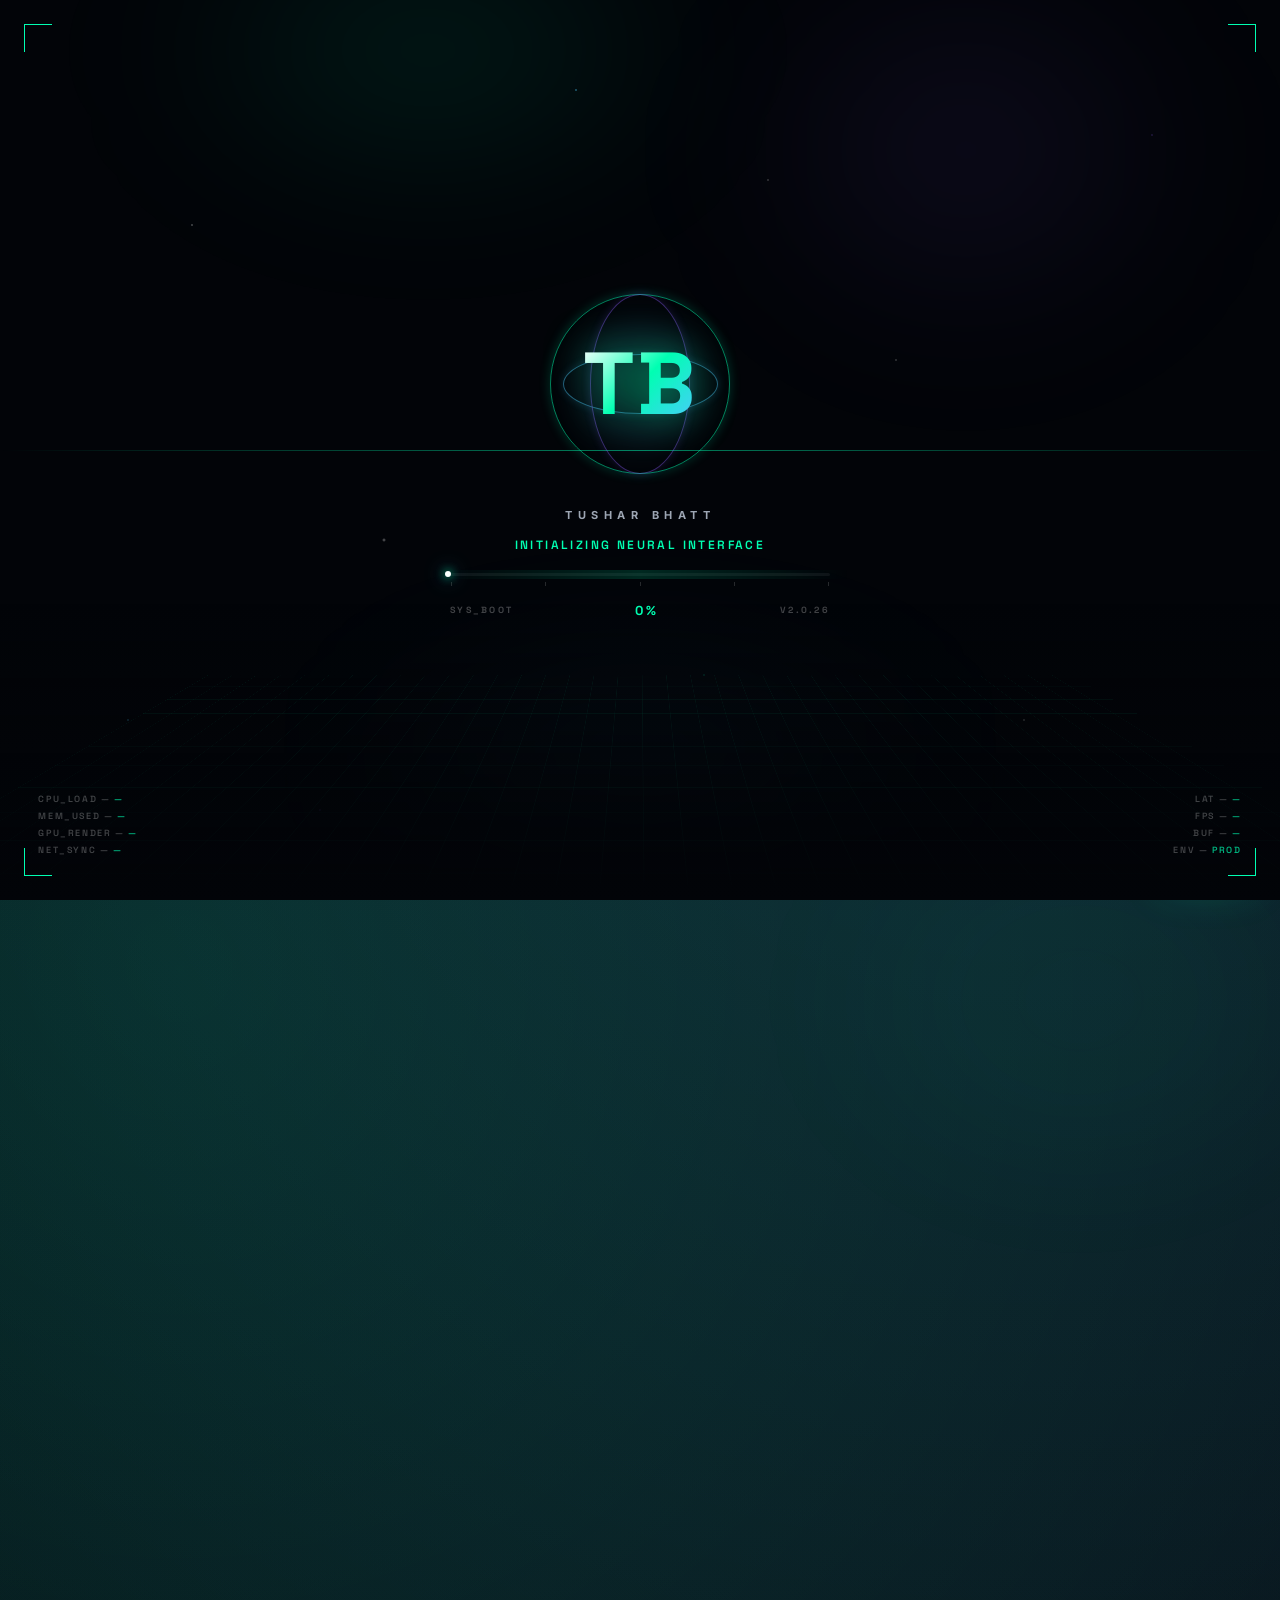
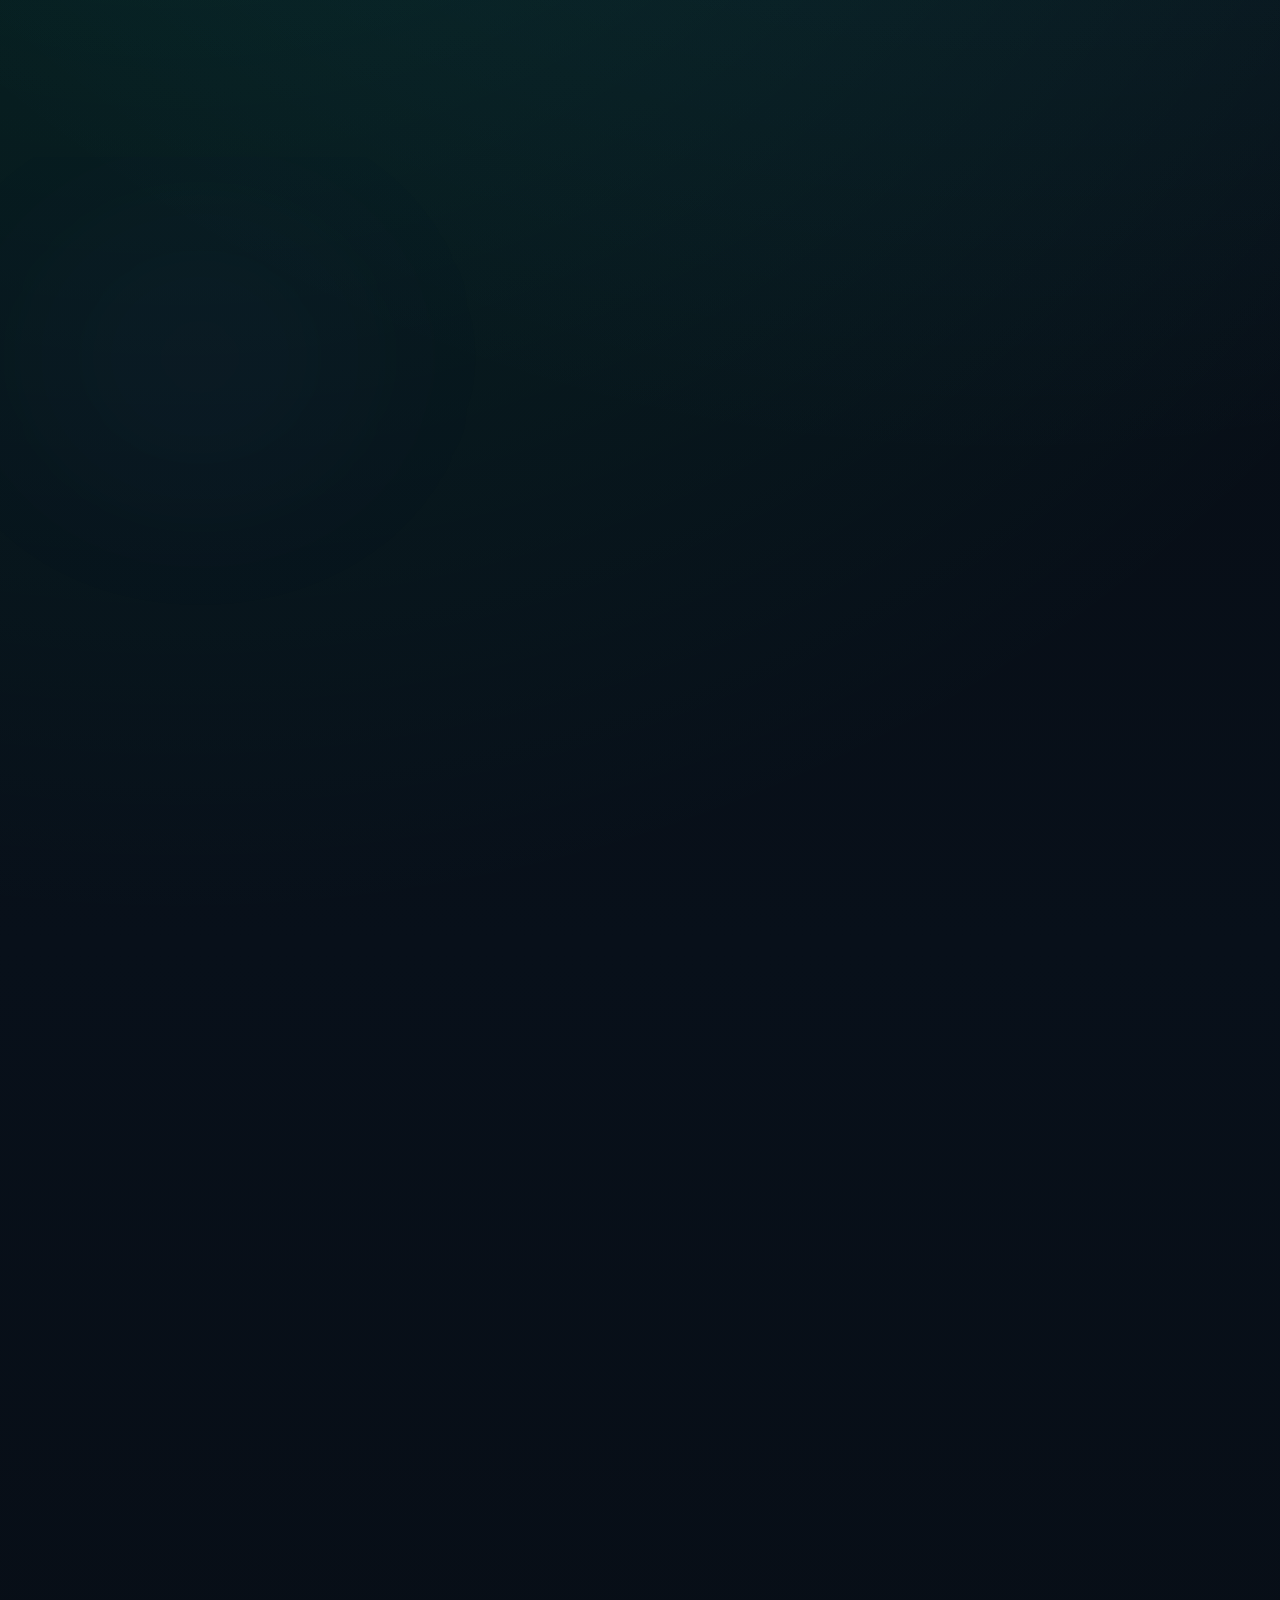
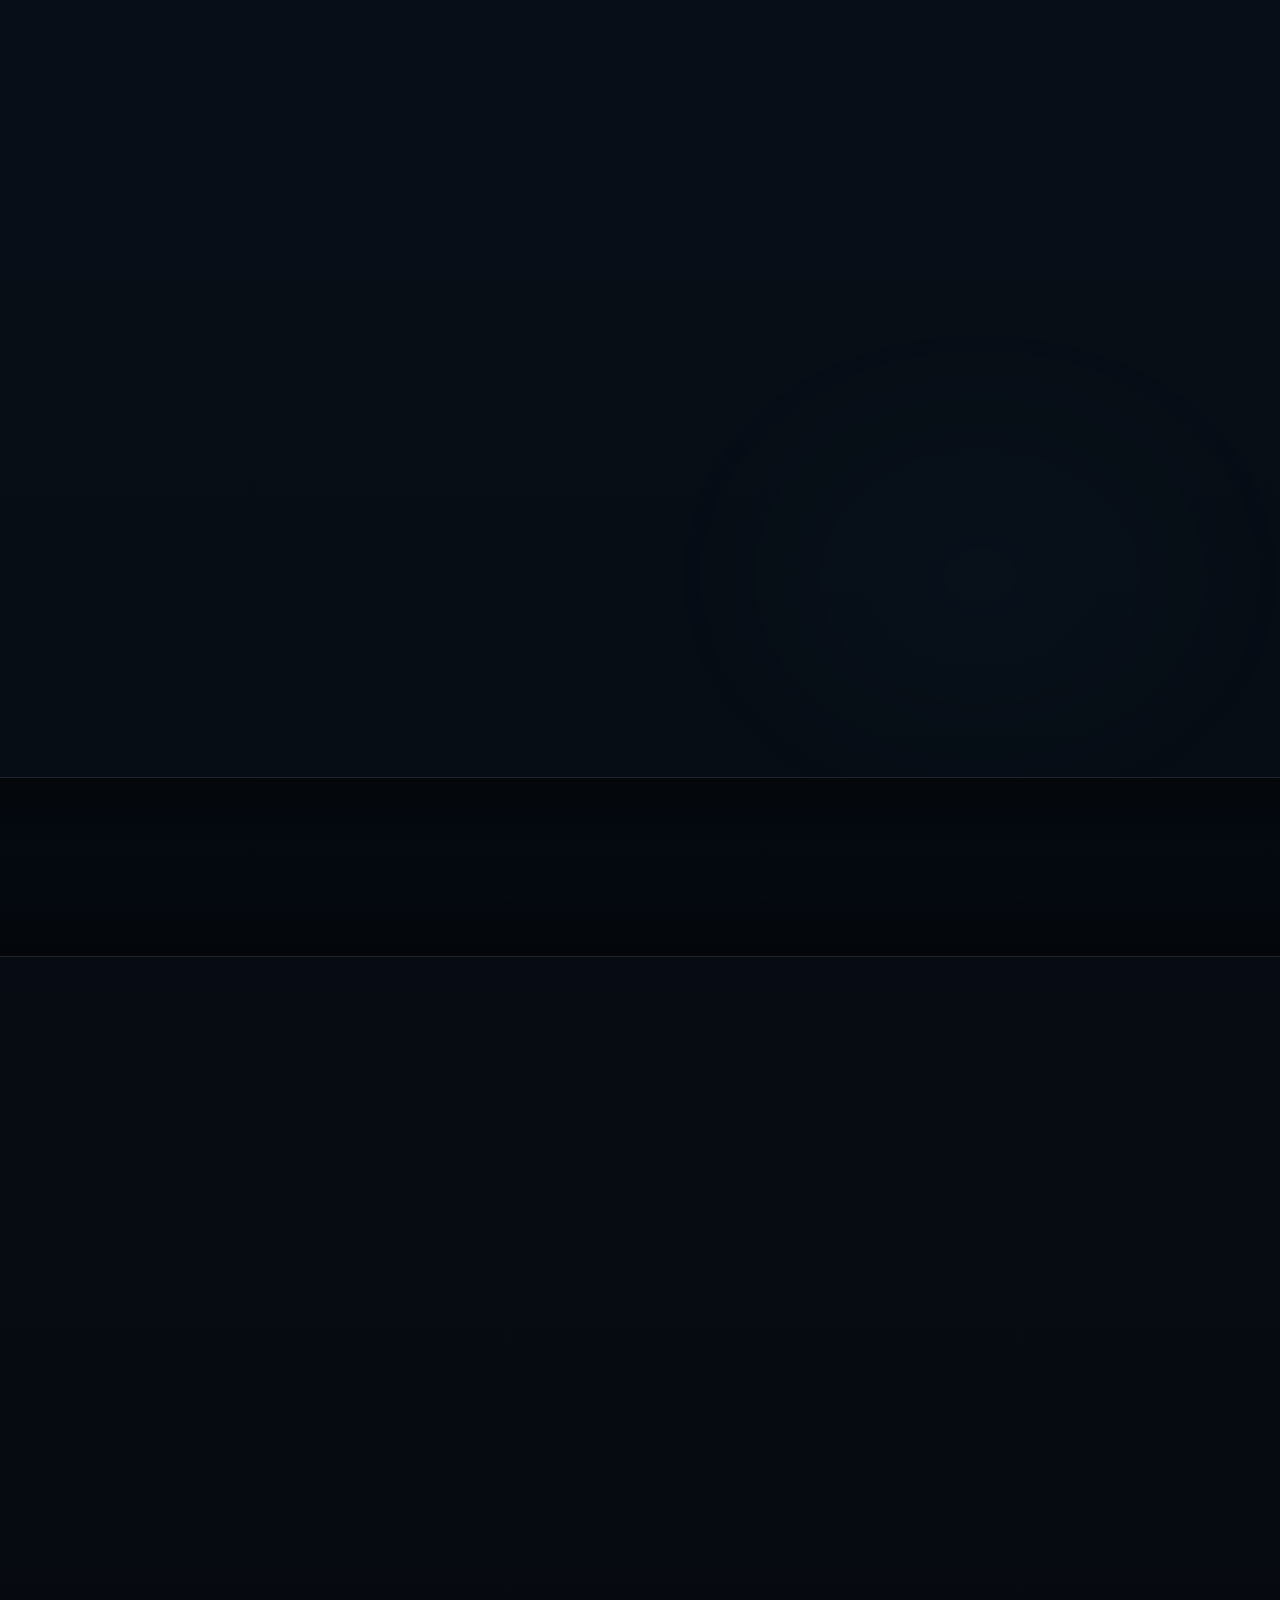
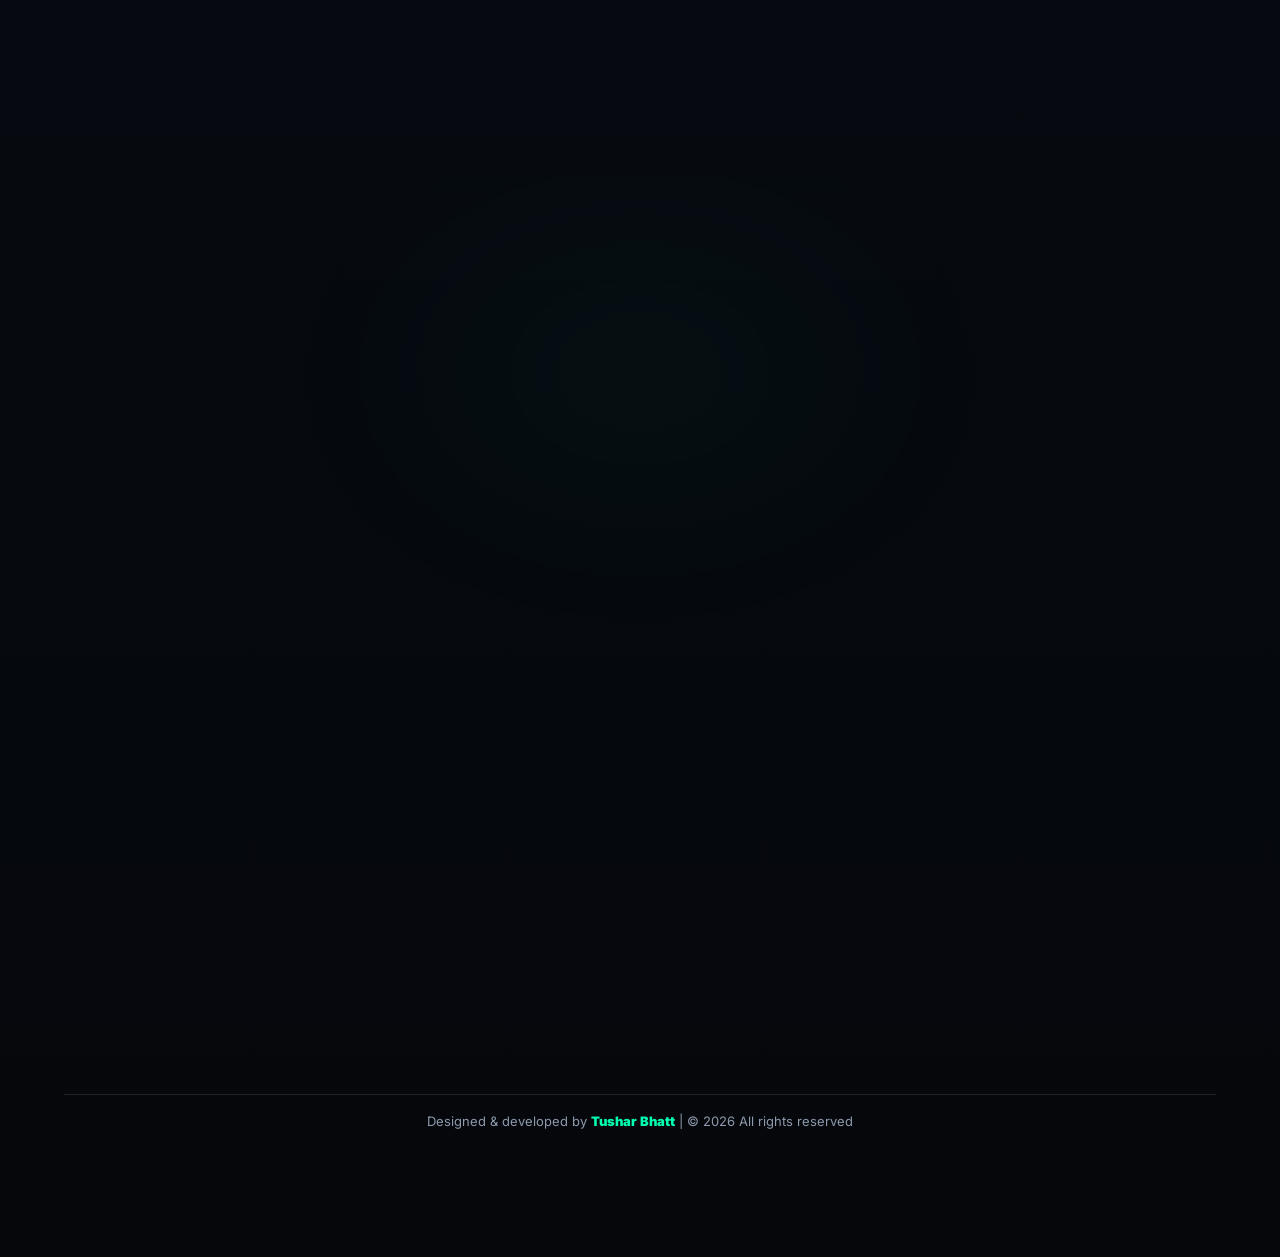
==== commit 0db999cd: "Add Tunexa project and link resume PDF on portfolio site. Co-authored-by: Cursor <cursoragent@cursor" ====
--- a/index.html
+++ b/index.html
@@ -87,7 +87,7 @@
           /></svg></a>
       <div class="sb-line"></div>
     </div>
-    <a id="resume-btn" href="#resume" target="_blank">RESUME</a>
+    <a id="resume-btn" href="Tushar_Bhatt_Resume%20.pdf" target="_blank">RESUME</a>
     <main>
       <section id="home"></section>
       <section id="about"></section>
--- a/style.css
+++ b/style.css
@@ -1532,6 +1532,32 @@
         line-height: 1.7;
         margin-bottom: 18px;
       }
+      .project-github-btn {
+        display: inline-flex;
+        align-items: center;
+        gap: 8px;
+        padding: 10px 16px;
+        border: 1px solid rgba(0, 255, 178, 0.2);
+        border-radius: 8px;
+        background: rgba(0, 255, 178, 0.05);
+        color: #c7fff0;
+        font-size: 13px;
+        font-weight: 700;
+        text-decoration: none;
+        transition: all 0.2s ease;
+        margin-top: 12px;
+      }
+      .project-github-btn:hover {
+        border-color: var(--green);
+        background: rgba(0, 255, 178, 0.12);
+        box-shadow: 0 4px 12px rgba(0, 255, 178, 0.1);
+        transform: translateY(-2px);
+        color: var(--green);
+      }
+      .project-github-btn svg {
+        width: 16px;
+        height: 16px;
+      }
       .device {
         position: relative;
         height: 240px;
@@ -1559,6 +1585,7 @@
         height: 100%;
         object-fit: cover;
         transform: translate3d(0, 0, 0);
+        cursor: pointer;
       }
       .coming-slide {
         height: 240px;
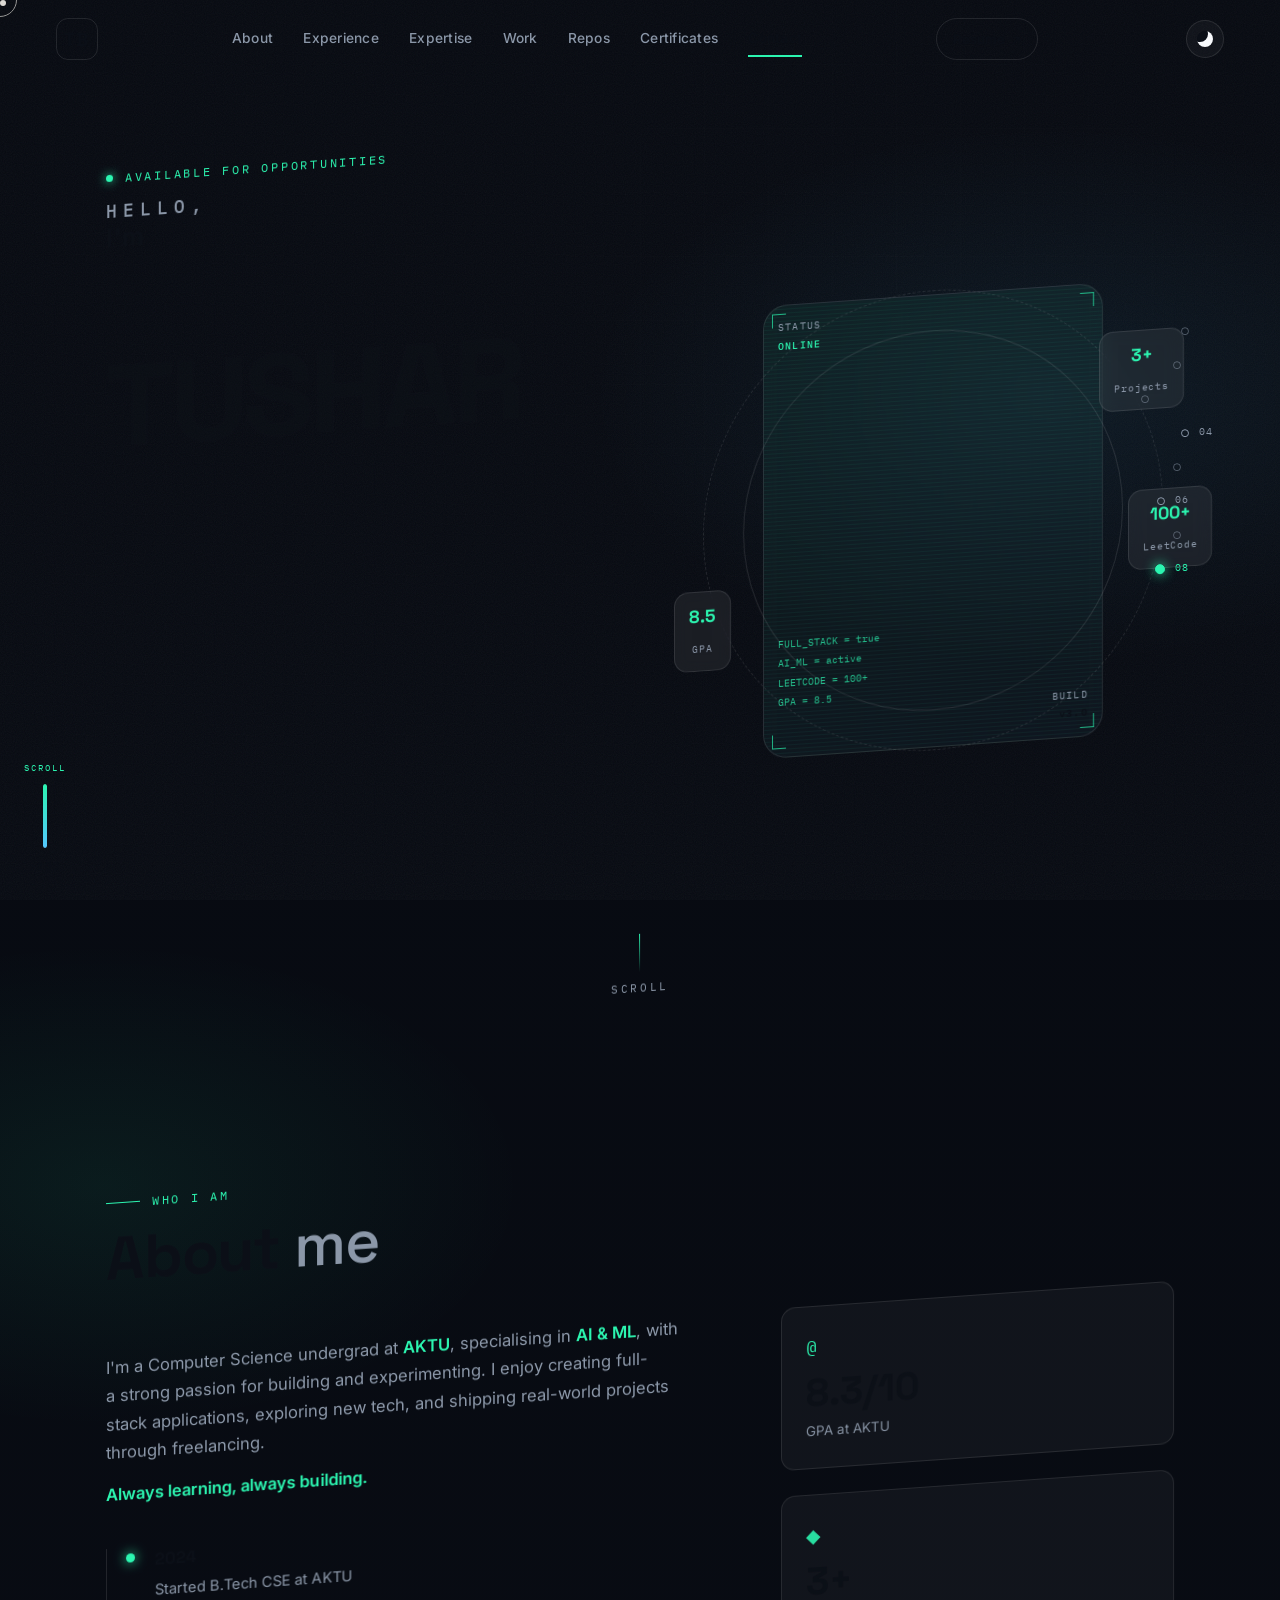
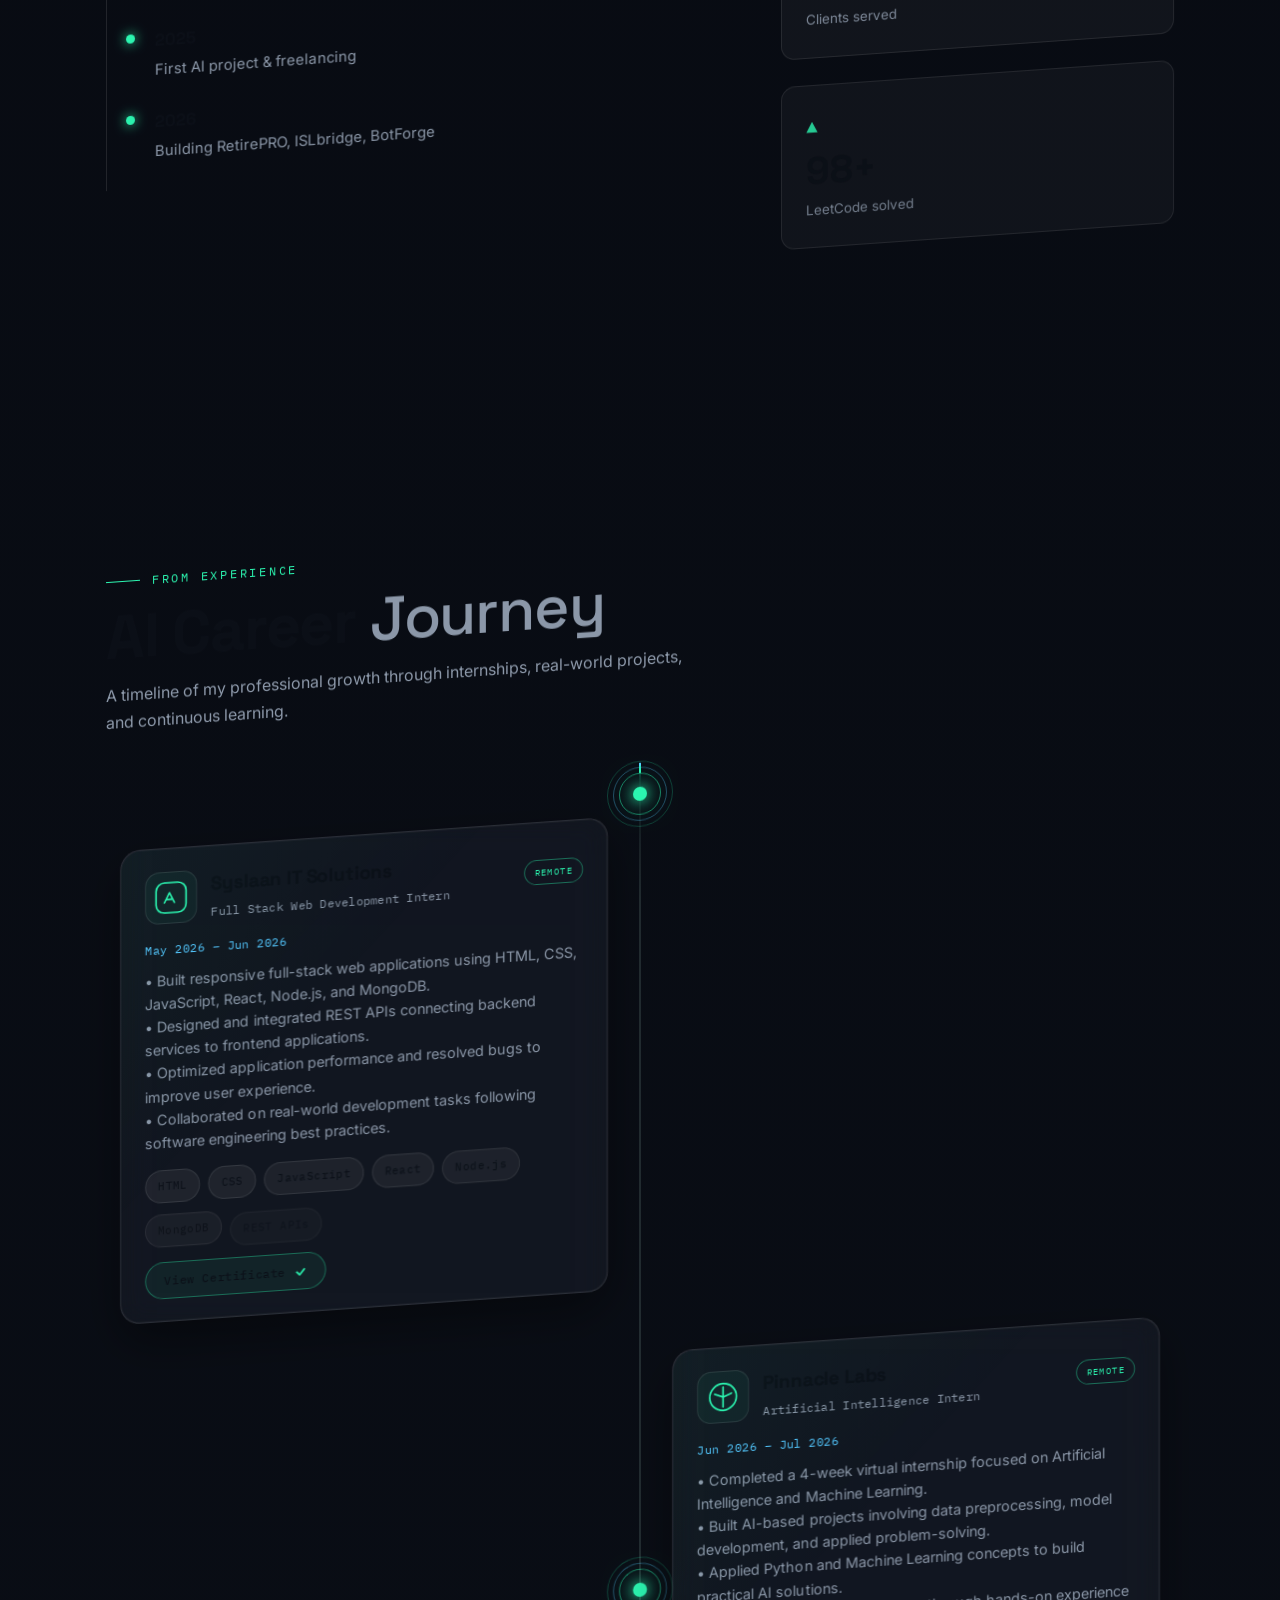
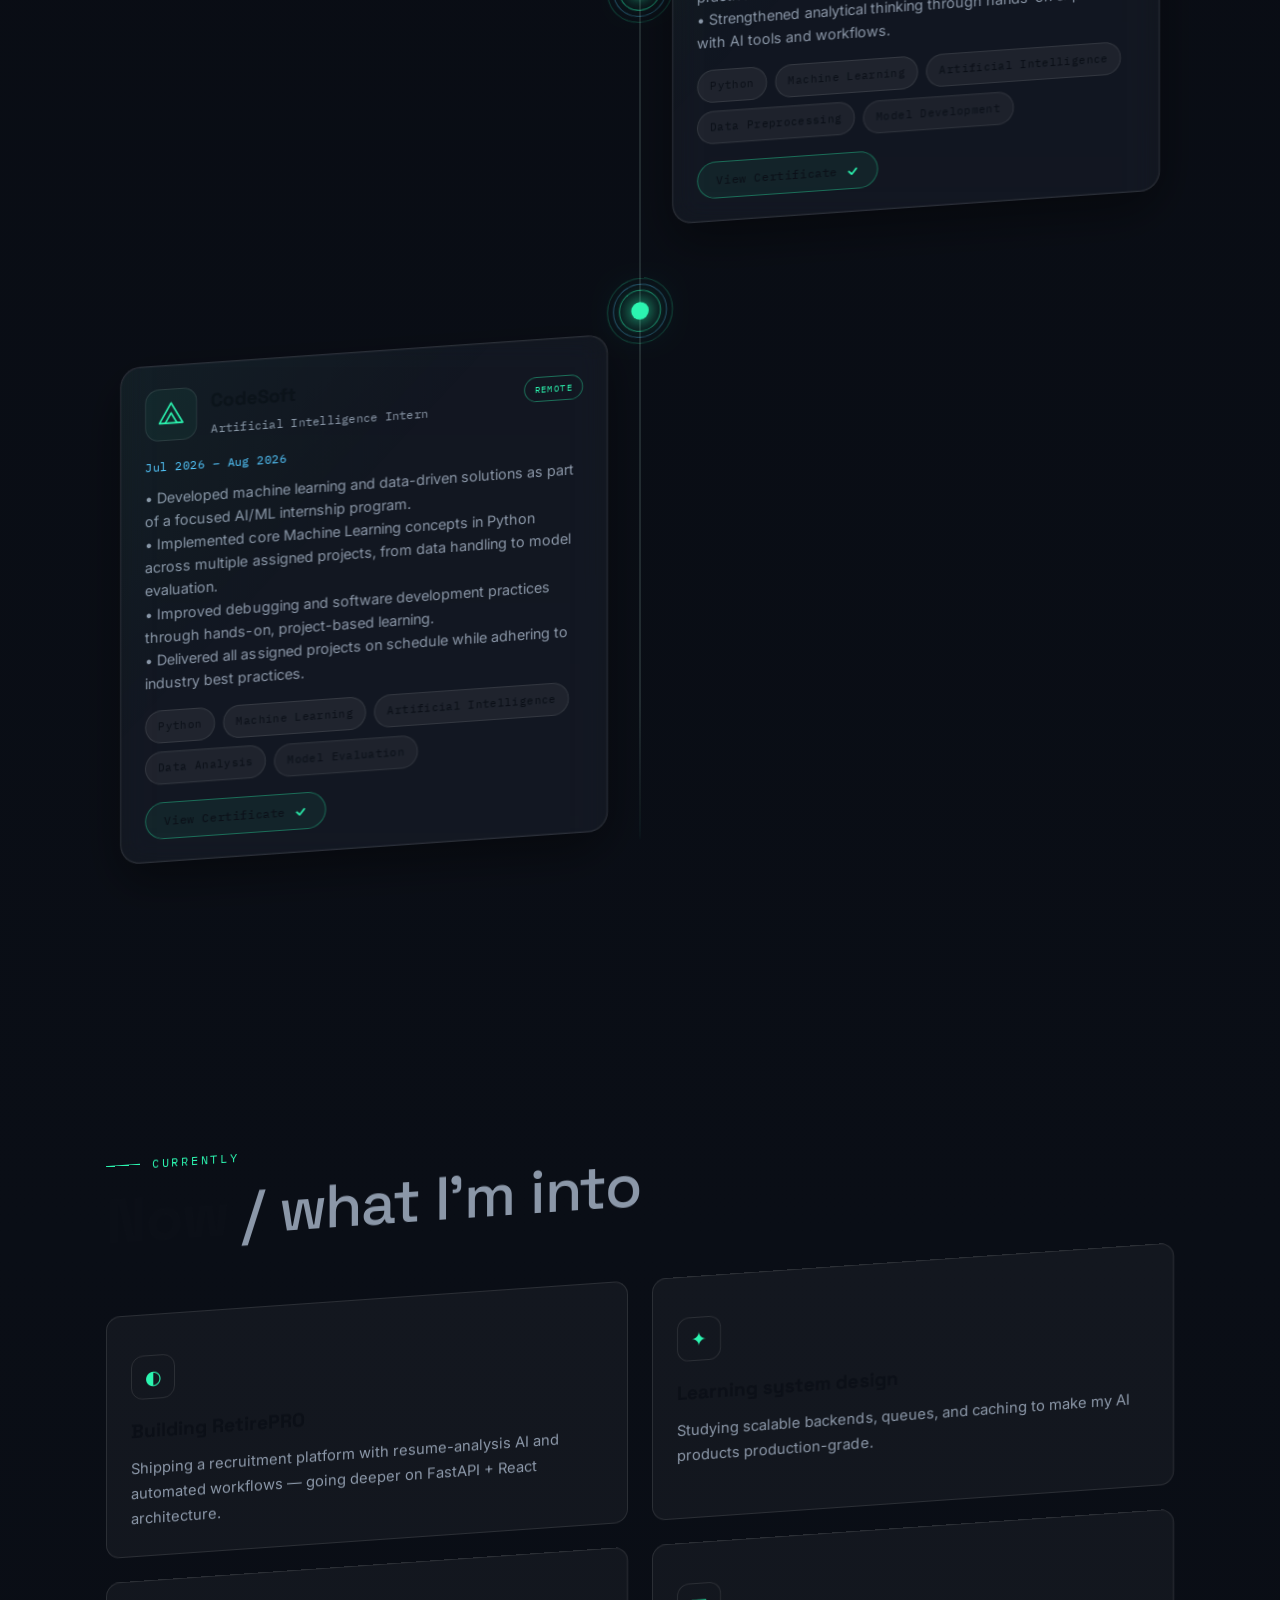
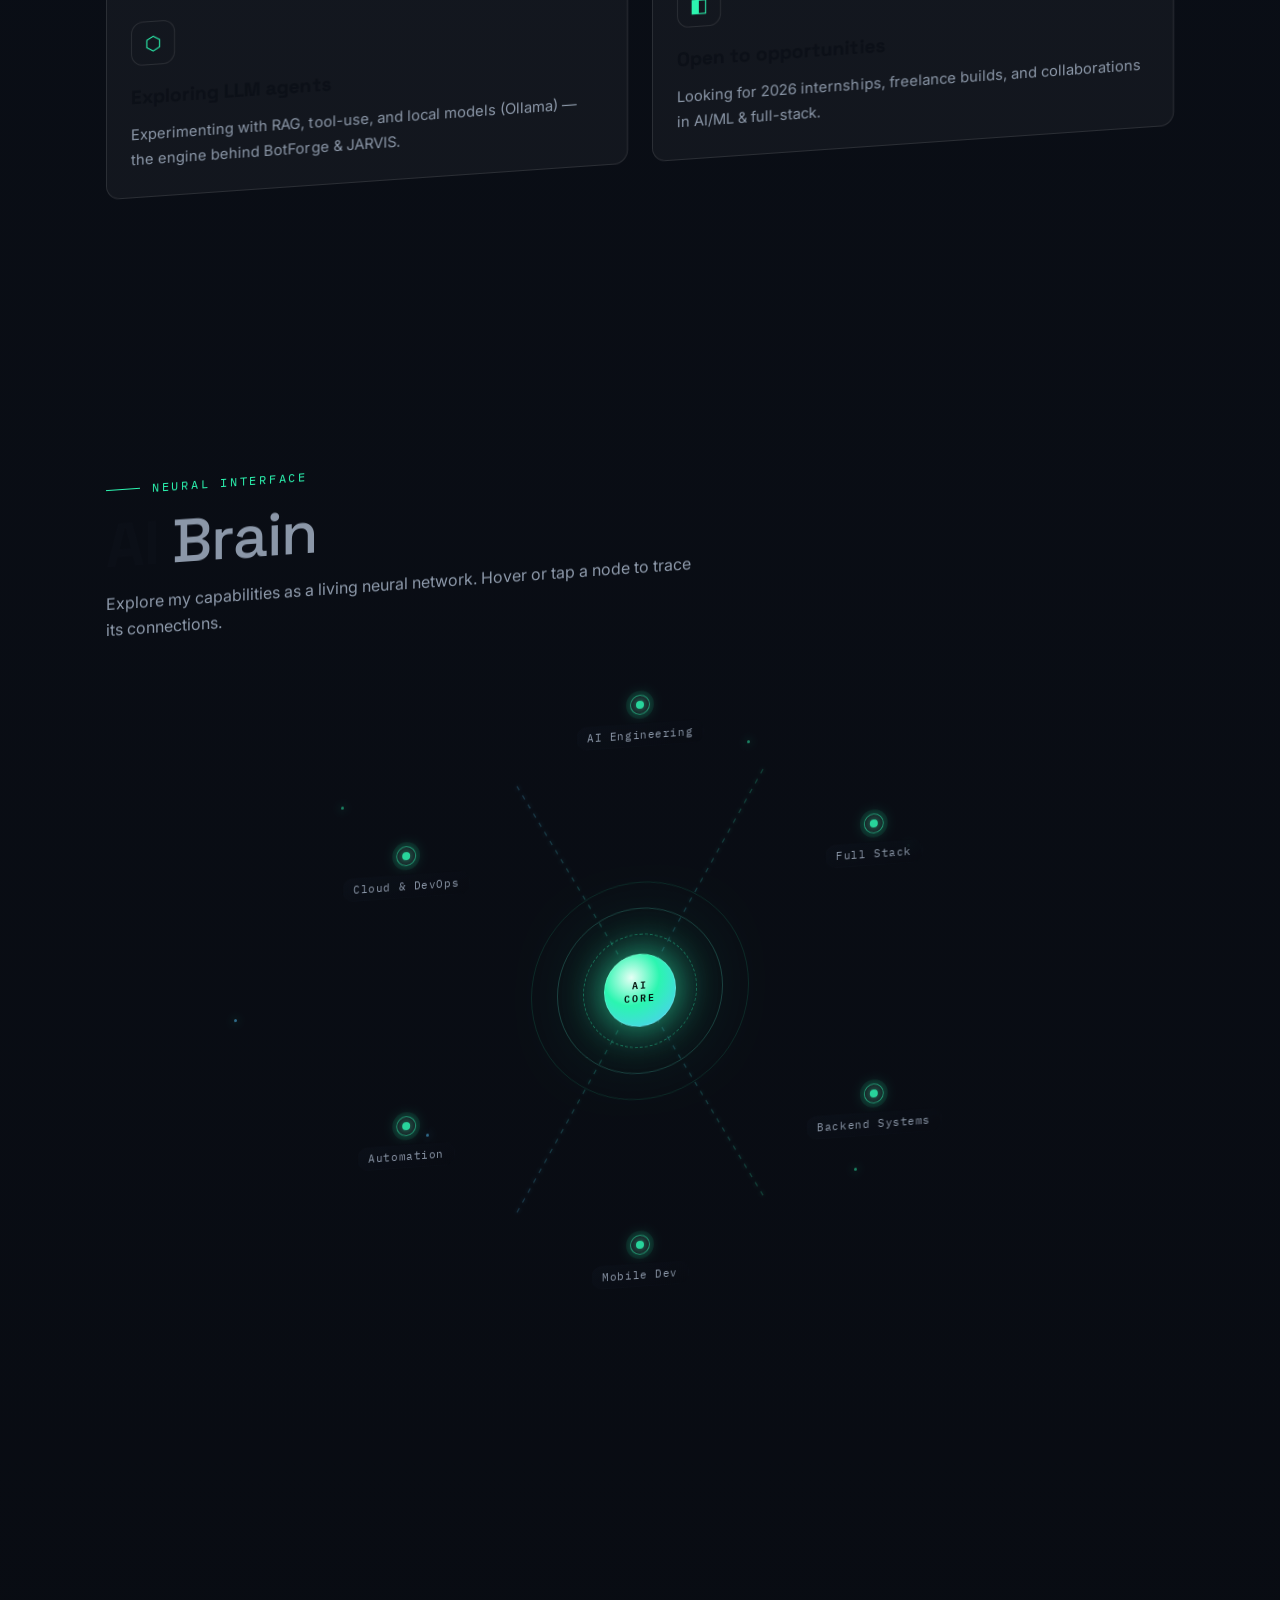
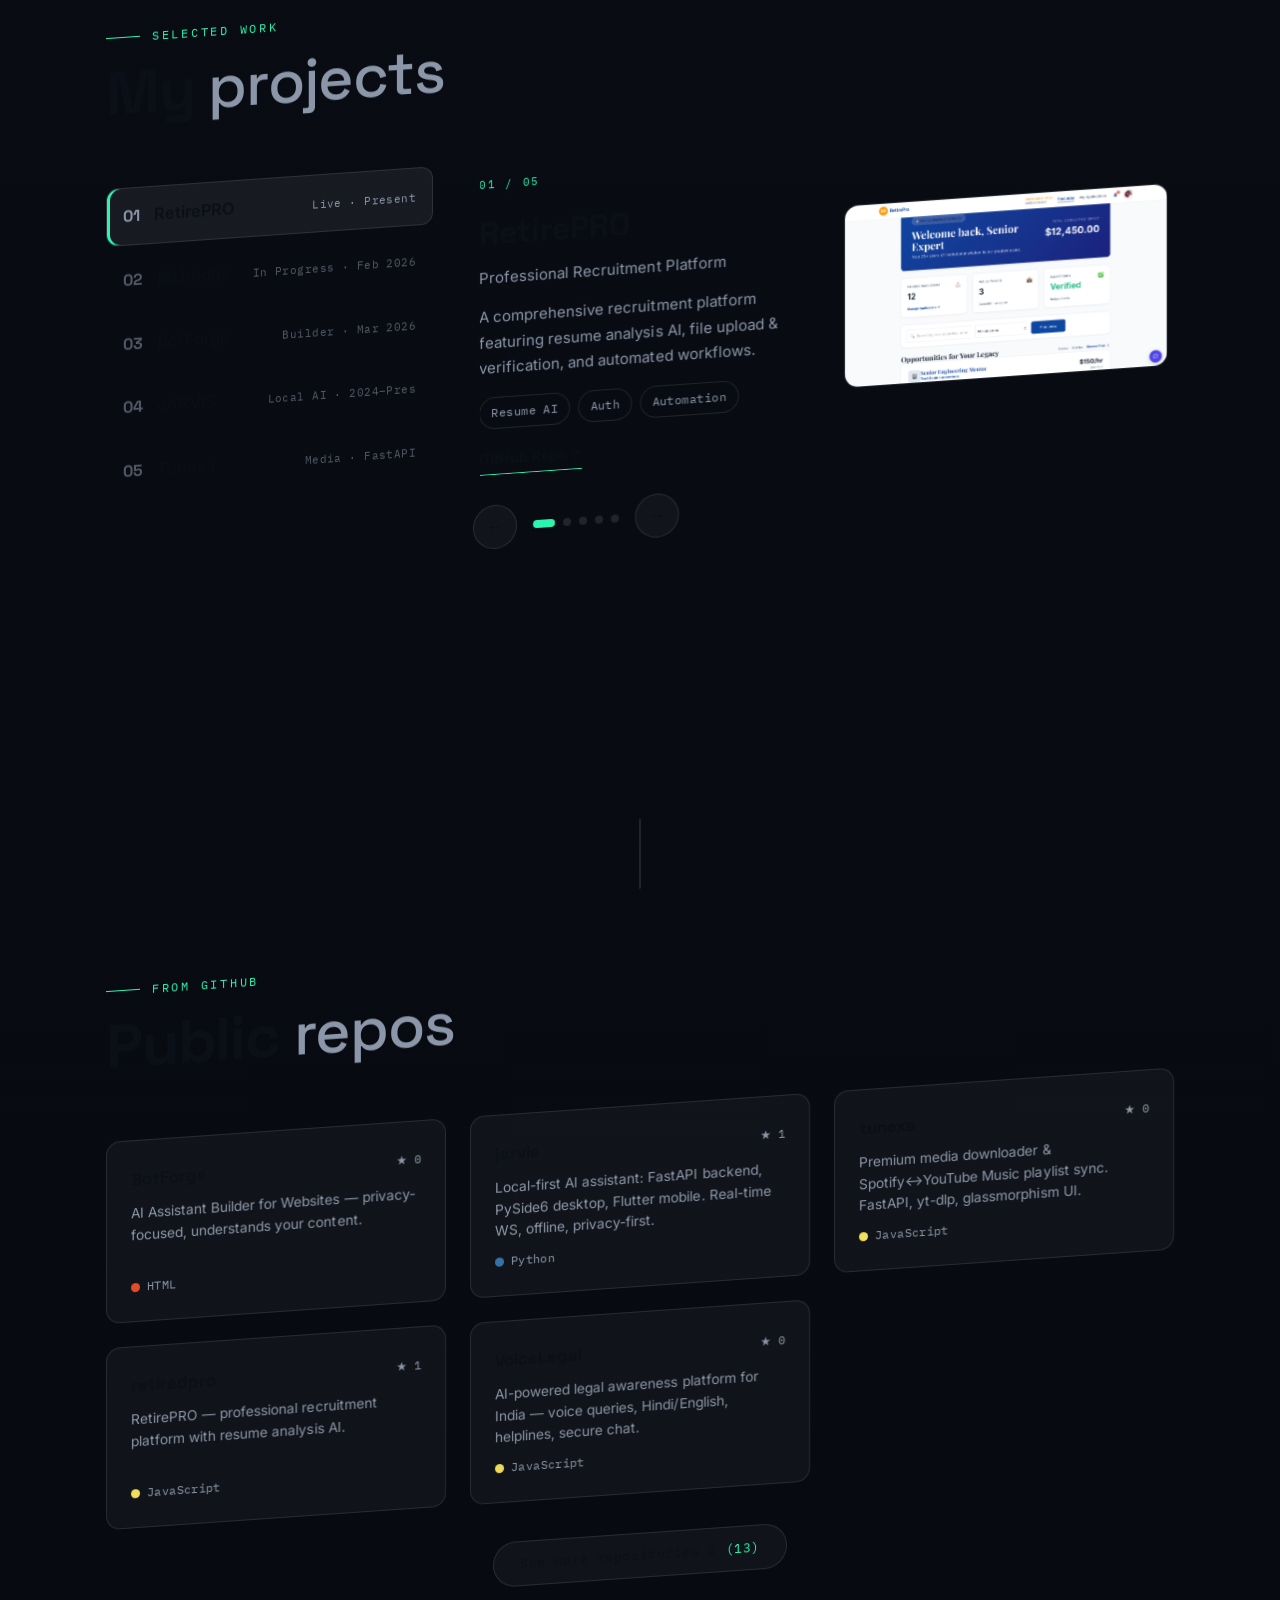
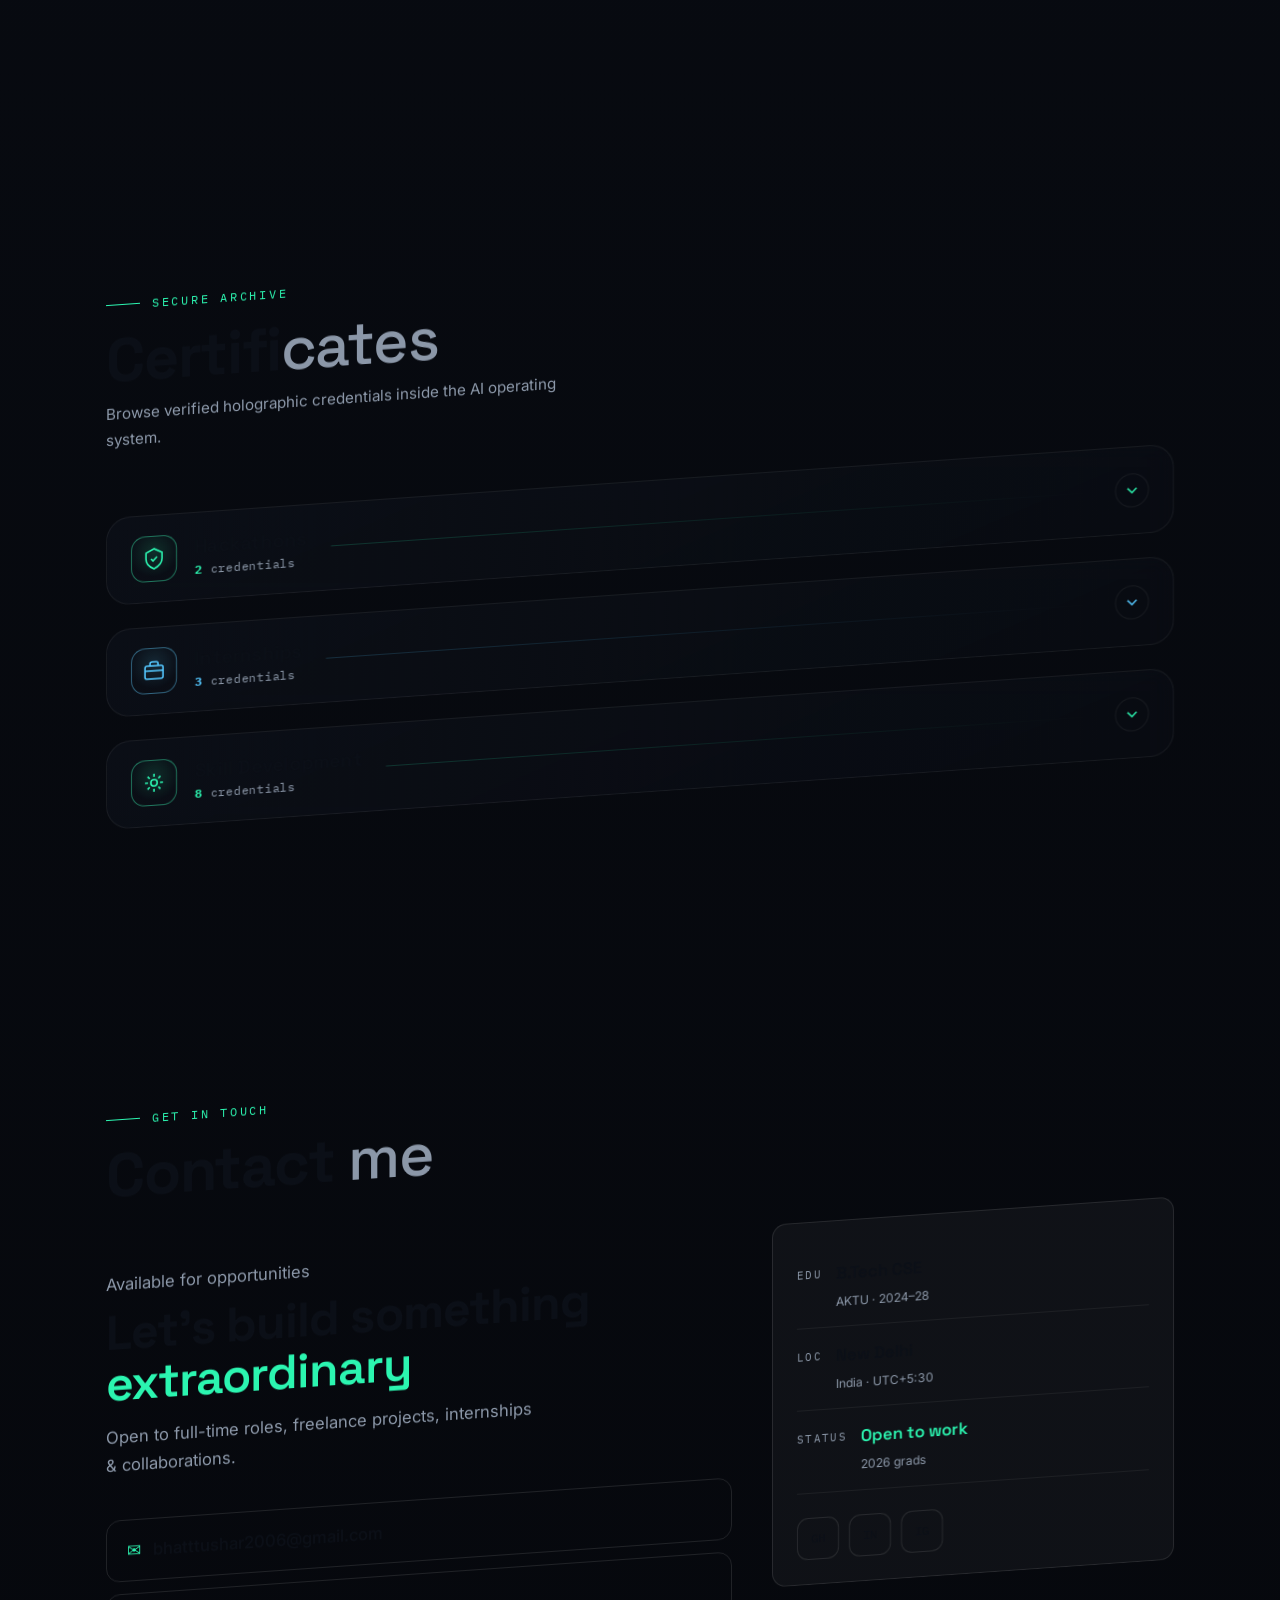
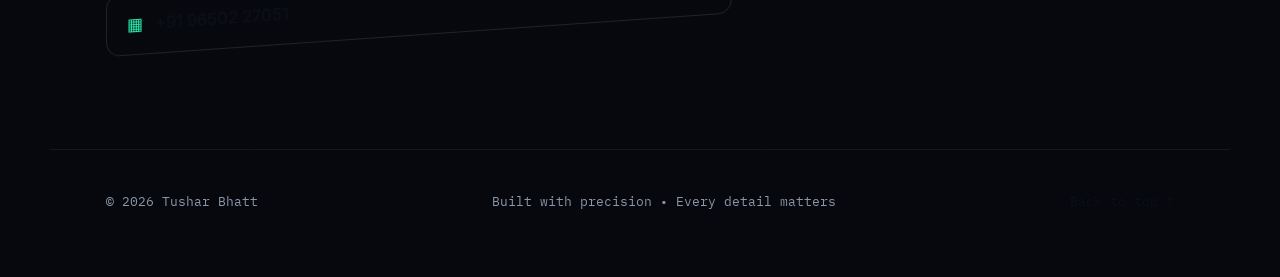
==== commit bfca4fed: "Update portfolio with detailed tech stacks and new structure" ====
--- a/index.html
+++ b/index.html
@@ -1,128 +1,1910 @@
 <!doctype html>
 <html lang="en">
-  <head>
-    <meta charset="UTF-8" />
-    <meta name="viewport" content="width=device-width,initial-scale=1.0" />
-    <title>Tushar Bhatt | Portfolio</title>
-    <meta
-      name="description"
-      content="Tushar Bhatt — CS undergrad at AKTU, AI & ML, Full Stack Development"
-    />
-    <link rel="preconnect" href="https://fonts.googleapis.com" />
-    <link rel="preconnect" href="https://fonts.gstatic.com" crossorigin />
-    <link
-      href="https://fonts.googleapis.com/css2?family=Inter:wght@400;500;600;700;800&family=Space+Grotesk:wght@500;700;900&display=swap"
-      rel="stylesheet"
-    />
-    <link rel="stylesheet" href="style.css">
-  </head>
-  <body class="locked">
-    <div id="sp"></div>
-    <canvas id="bg-canvas"></canvas>
-    <div class="noise"></div>
-    <div id="loader"></div>
-    <nav id="navbar">
-      <a class="nav-logo" href="#home">TB</a>
-      <ul class="nav-links">
-        <li>
-          <a
-            href="https://linkedin.com/in/tusharbhatt24"
-            target="_blank"
-            rel="noopener"
-            >LINKEDIN</a
-          >
-        </li>
-        <li><a href="#about" data-sec="about">ABOUT</a></li>
-        <li><a href="#work" data-sec="work">WORK</a></li>
-        <li>
-          <a href="#certificates" data-sec="certificates">CERTIFICATES</a>
-        </li>
-        <li><a href="#contact" data-sec="contact">CONTACT</a></li>
-      </ul>
+
+<head>
+  <meta charset="UTF-8" />
+  <meta name="viewport" content="width=device-width, initial-scale=1.0" />
+  <title>Tushar Bhatt — Full Stack & AI/ML Engineer</title>
+  <meta name="description"
+    content="Tushar Bhatt — CS undergrad at AKTU. Full Stack Developer & AI/ML Engineer building intelligent, fast, beautiful products." />
+  <meta name="author" content="Tushar Bhatt" />
+  <meta name="theme-color" content="#030407" />
+  <link rel="icon" type="image/svg+xml" href="og-image.svg" />
+  <link rel="canonical" href="https://tusharbhatt-24.github.io/my-portfolio/" />
+
+  <!-- Open Graph -->
+  <meta property="og:type" content="website" />
+  <meta property="og:site_name" content="Tushar Bhatt" />
+  <meta property="og:title" content="Tushar Bhatt — Full Stack & AI/ML Engineer" />
+  <meta property="og:description"
+    content="CS undergrad building intelligent, fast, beautiful products. Full stack, AI/ML, and motion-led interfaces." />
+  <meta property="og:url" content="https://tusharbhatt-24.github.io/my-portfolio/" />
+  <meta property="og:image" content="https://tusharbhatt-24.github.io/my-portfolio/og-image.svg" />
+
+  <!-- Twitter -->
+  <meta name="twitter:card" content="summary_large_image" />
+  <meta name="twitter:title" content="Tushar Bhatt — Full Stack & AI/ML Engineer" />
+  <meta name="twitter:description"
+    content="CS undergrad building intelligent, fast, beautiful products. Full stack, AI/ML, and motion-led interfaces." />
+  <meta name="twitter:image" content="https://tusharbhatt-24.github.io/my-portfolio/og-image.svg" />
+
+  <link rel="preconnect" href="https://fonts.googleapis.com" />
+  <link rel="preconnect" href="https://fonts.gstatic.com" crossorigin />
+  <link
+    href="https://fonts.googleapis.com/css2?family=Space+Grotesk:wght@500;700&family=IBM+Plex+Mono:wght@400;500&family=Inter:wght@400;500;600&display=swap"
+    rel="stylesheet" />
+  <link rel="stylesheet" href="style.css" />
+  <script>
+    // Apply saved theme before paint to avoid flash
+    try {
+      if (localStorage.getItem("tb-theme") === "light")
+        document.documentElement.setAttribute("data-theme", "light");
+    } catch (e) { }
+  </script>
+</head>
+
+<body class="locked">
+  <!-- Custom cursor -->
+  <div class="cursor" id="cursor" aria-hidden="true"></div>
+  <div class="cursor-dot" id="cursor-dot" aria-hidden="true"></div>
+
+  <!-- Three.js particle field -->
+  <canvas id="bg-canvas" aria-hidden="true"></canvas>
+  <div class="hud-grid" aria-hidden="true"></div>
+  <div class="grain" aria-hidden="true"></div>
+
+  <!-- Preloader -->
+  <div id="loader" aria-hidden="true">
+    <div class="loader-inner">
+      <div class="loader-mark">TB</div>
+      <div class="loader-bar"><span id="loader-fill"></span></div>
+      <div class="loader-pct"><span id="loader-pct">0</span>%</div>
+      <div class="loader-status" id="loader-status">Initializing interface</div>
+    </div>
+  </div>
+
+  <!-- Nav -->
+  <header id="navbar">
+    <a class="nav-logo" href="#home" data-magnetic>
+      <span class="logo-mark">TB</span>
+    </a>
+    <nav class="nav-links" aria-label="Primary">
+      <a href="#about">About</a>
+      <a href="#experience">Experience</a>
+      <a href="#skills">Expertise</a>
+      <a href="#work">Work</a>
+      <a href="#repos">Repos</a>
+      <a href="#certificates">Certificates</a>
+      <a href="#contact">Contact</a>
     </nav>
-    <div id="sidebar">
-      <div class="sb-line"></div>
-      <a
-        class="sb-icon sb-github"
-        href="https://github.com/tusharbhatt-24"
-        target="_blank"
-        title="GitHub"
-        ><svg viewBox="0 0 24 24" fill="none" stroke="currentColor" stroke-width="1.5" stroke-linecap="round" stroke-linejoin="round">
-          <path d="M9 19c-5 1.5-5-2.5-7-3m14 6v-3.87a3.37 3.37 0 0 0-.94-2.61c3.14-.35 6.44-1.54 6.44-7A5.44 5.44 0 0 0 20 4.77 5.07 5.07 0 0 0 19.91 1S18.73.65 16 2.48a13.38 13.38 0 0 0-7 0C6.27.65 5.09 1 5.09 1A5.07 5.07 0 0 0 5 4.77 5.44 5.44 0 0 0 3.5 8.55c0 5.42 3.3 6.61 6.44 7A3.37 3.37 0 0 0 9 18.13V22"></path>
-        </svg></a><a
-        class="sb-icon"
-        href="https://www.linkedin.com/in/tusharbhatt24/"
-        target="_blank"
-        title="LinkedIn"
-        ><svg viewBox="0 0 24 24">
-          <path
-            d="M20.447 20.452h-3.554v-5.569c0-1.328-.027-3.037-1.852-3.037-1.853 0-2.136 1.445-2.136 2.939v5.667H9.351V9h3.414v1.561h.046c.477-.9 1.637-1.85 3.37-1.85 3.601 0 4.267 2.37 4.267 5.455v6.286zM5.337 7.433c-1.144 0-2.063-.926-2.063-2.065 0-1.138.92-2.063 2.063-2.063 1.14 0 2.064.925 2.064 2.063 0 1.139-.925 2.065-2.064 2.065zm1.782 13.019H3.555V9h3.564v11.452zM22.225 0H1.771C.792 0 0 .774 0 1.729v20.542C0 23.227.792 24 1.771 24h20.451C23.2 24 24 23.227 24 22.271V1.729C24 .774 23.2 0 22.222 0h.003z"
-          /></svg></a
-      ><a
-        class="sb-icon sb-instagram"
-        href="https://www.instagram.com/tushar__bhatt/"
-        target="_blank"
-        title="Instagram"
-        ><svg viewBox="0 0 24 24" fill="none" stroke="currentColor" stroke-width="1.5" stroke-linecap="round" stroke-linejoin="round">
-          <rect x="2" y="2" width="20" height="20" rx="5" ry="5"></rect>
-          <path d="M16 11.37A4 4 0 1 1 12.63 8 4 4 0 0 1 16 11.37z"></path>
-          <line x1="17.5" y1="6.5" x2="17.51" y2="6.5"></line>
-        </svg></a
-      ><a
-        class="sb-icon sb-mail"
-        href="mailto:bhatttushar2006@gmail.com"
-        title="Email"
-        ><svg viewBox="0 0 24 24" fill="none" stroke="currentColor" stroke-width="1.5" stroke-linecap="round" stroke-linejoin="round">
-          <path d="M4 4h16c1.1 0 2 .9 2 2v12c0 1.1-.9 2-2 2H4c-1.1 0-2-.9-2-2V6c0-1.1.9-2 2-2z"></path>
-          <polyline points="22,6 12,13 2,6"></polyline>
-        </svg></a
-      ><a
-        class="sb-icon"
-        href="tel:9650227051"
-        title="Phone"
-        ><svg viewBox="0 0 24 24">
-          <path
-            d="M20 22.6c-1.1 0-2.2-.2-3.3-.6-3.1-1.2-6-3.2-8.4-5.6-2.4-2.4-4.4-5.3-5.6-8.4-.4-1.1-.6-2.2-.6-3.3 0-1.1.4-2.1 1.2-2.9l2.2-2.2c.8-.8 2.1-.8 2.9 0l2.5 2.5c.8.8.8 2.1 0 2.9l-1.2 1.2c-.2.2-.3.5-.2.8.5 1.1 1.2 2.1 2.1 3 1 .9 2 1.6 3.1 2.1.3.1.6 0 .8-.2l1.2-1.2c.8-.8 2.1-.8 2.9 0l2.5 2.5c.8.8.8 2.1 0 2.9l-2.2 2.2c-.8.8-1.8 1.2-2.9 1.2zM6.5 2c-.3 0-.6.1-.8.3l-2.2 2.2c-.3.3-.5.7-.5 1.1 0 .8.2 1.6.5 2.4 1.1 2.8 2.9 5.4 5.1 7.6s4.8 4 7.6 5.1c.8.3 1.6.5 2.4.5.4 0 .8-.2 1.1-.5l2.2-2.2c.4-.4.4-1.1 0-1.5l-2.5-2.5c-.4-.4-1.1-.4-1.5 0l-1.4 1.4c-.6.6-1.5.7-2.3.3-.9-.4-1.8-1-2.6-1.8-.8-.8-1.4-1.7-1.8-2.6-.4-.8-.3-1.7.3-2.3l1.4-1.4c.4-.4.4-1.1 0-1.5l-2.5-2.5c-.2-.2-.5-.3-.8-.3z"
-            fill="currentColor"
-          /></svg></a>
-      <div class="sb-line"></div>
+    <a class="nav-resume" href="Tushar_Bhatt_Resume%20.pdf" target="_blank" rel="noopener" data-magnetic>Resume <span
+        aria-hidden="true">↗</span></a>
+    <button class="nav-burger" id="nav-burger" aria-label="Menu" aria-expanded="false">
+      <span></span><span></span>
+    </button>
+    <button class="nav-theme" id="nav-theme" aria-label="Toggle light mode" title="Toggle theme">
+      <span class="theme-ico" aria-hidden="true"></span>
+    </button>
+  </header>
+
+  <main id="main">
+    <!-- HERO -->
+    <section id="home" class="hero">
+      <div class="hero-grid">
+        <div class="hero-left">
+          <div class="hero-copy">
+            <p class="eyebrow reveal" data-reveal>
+              <span class="dot"></span> Available for opportunities
+            </p>
+            <h1 class="hero-name" aria-label="Tushar Bhatt">
+              <span class="hero-hi reveal" data-reveal>HELLO,</span>
+              <span class="hero-im reveal" data-reveal>I'm</span>
+              <span class="line reveal" data-reveal>TUSHAR</span>
+              <span class="line line-2 reveal" data-reveal>BHATT</span>
+            </h1>
+            <p class="hero-role reveal" data-reveal>
+              <span class="role-type">Full Stack AI Developer</span>
+            </p>
+            <p class="hero-bio reveal" data-reveal>
+              Building <span class="rot-word" id="rot-word">intelligent software</span>,
+              AI products, and premium digital experiences.
+            </p>
+
+            <!-- Compact AI status panel -->
+            <div class="ai-status reveal" id="ai-status" data-reveal aria-hidden="true">
+              <div class="st-bar">
+                <span class="st-title"><i class="st-dot"></i> AI SYSTEM</span>
+                <span class="st-live"><i class="st-pulse"></i> ONLINE</span>
+              </div>
+              <ul class="st-list">
+                <li><span class="st-k">STATUS</span><span class="st-v ok">Operational</span></li>
+                <li><span class="st-k">ROLE</span><span class="st-v">Full Stack AI Developer</span></li>
+                <li><span class="st-k">LOCATION</span><span class="st-v">Delhi, India</span></li>
+                <li><span class="st-k">MISSION</span><span class="st-v">Building AI products</span></li>
+              </ul>
+            </div>
+
+            <!-- Animated tech chips -->
+            <div class="tech-cloud reveal" id="tech-cloud" data-reveal aria-hidden="true">
+              <span class="chip-float">Python</span>
+              <span class="chip-float">React</span>
+              <span class="chip-float">FastAPI</span>
+              <span class="chip-float">Flutter</span>
+              <span class="chip-float">AI</span>
+              <span class="chip-float">TensorFlow</span>
+              <span class="chip-float">MongoDB</span>
+              <span class="chip-float">JavaScript</span>
+            </div>
+
+            <div class="hero-actions reveal" data-reveal>
+              <a class="btn btn-primary" href="#work" data-magnetic data-ripple>
+                <span>Explore Projects</span>
+                <svg viewBox="0 0 14 14" width="14" height="14" fill="none">
+                  <path d="M1 7h12M7 1l6 6-6 6" stroke="currentColor" stroke-width="1.8" stroke-linecap="round"
+                    stroke-linejoin="round" />
+                </svg>
+              </a>
+              <a class="btn btn-ghost" href="Tushar_Bhatt_Resume%20.pdf" target="_blank" rel="noopener" data-magnetic
+                data-ripple>
+                <span>Download Resume</span>
+                <svg viewBox="0 0 14 14" width="14" height="14" fill="none">
+                  <path d="M7 1v9M3 6l4 4 4-4M1 13h12" stroke="currentColor" stroke-width="1.6" stroke-linecap="round"
+                    stroke-linejoin="round" />
+                </svg>
+              </a>
+            </div>
+          </div>
+        </div>
+
+        <aside class="hero-stage" aria-hidden="true">
+          <div class="stage-card" id="stage-card">
+            <div class="stage-scan"></div>
+            <canvas id="orb-canvas"></canvas>
+            <div class="hud hud-tl"><span>STATUS</span><b class="live">ONLINE</b></div>
+            <div class="hud hud-br"><span>BUILD</span><b>v3.0</b></div>
+            <ul class="stage-stream">
+              <li>FULL_STACK = true</li>
+              <li>AI_ML = active</li>
+              <li>LEETCODE = 100+</li>
+              <li>GPA = 8.5</li>
+            </ul>
+            <span class="corner c-tl"></span><span class="corner c-tr"></span>
+            <span class="corner c-bl"></span><span class="corner c-br"></span>
+          </div>
+          <div class="orbit orbit-1"></div>
+          <div class="orbit orbit-2"></div>
+          <div class="chip chip-a"><b>3+</b><span>Projects</span></div>
+          <div class="chip chip-b"><b>8.5</b><span>GPA</span></div>
+          <div class="chip chip-c"><b>100+</b><span>LeetCode</span></div>
+        </aside>
+      </div>
+      <a class="scroll-hint" href="#about" aria-label="Scroll to about">
+        <span></span>SCROLL
+      </a>
+    </section>
+
+    <!-- ABOUT -->
+    <section id="about" class="section">
+      <div class="section-head">
+        <p class="eyebrow reveal" data-reveal><span class="line-h"></span> WHO I AM</p>
+        <h2 class="reveal" data-reveal>About <span class="ghost">me</span></h2>
+      </div>
+      <div class="about-grid">
+        <div class="about-text">
+          <p class="reveal" data-reveal>
+            I'm a Computer Science undergrad at
+            <mark>AKTU</mark>, specialising in <mark>AI &amp; ML</mark>, with a
+            strong passion for building and experimenting. I enjoy creating
+            full-stack applications, exploring new tech, and shipping
+            real-world projects through freelancing.
+          </p>
+          <p class="reveal" data-reveal>
+            <mark>Always learning, always building.</mark>
+          </p>
+          <ol class="timeline">
+            <li class="reveal" data-reveal>
+              <span class="yr">2024</span>
+              <span class="ev">Started B.Tech CSE at AKTU</span>
+            </li>
+            <li class="reveal" data-reveal>
+              <span class="yr">2025</span>
+              <span class="ev">First AI project &amp; freelancing</span>
+            </li>
+            <li class="reveal" data-reveal>
+              <span class="yr">2026</span>
+              <span class="ev">Building RetirePRO, ISLbridge, BotForge</span>
+            </li>
+          </ol>
+        </div>
+        <div class="about-stats">
+          <article class="stat-card reveal" data-reveal>
+            <span class="stat-icon">@</span>
+            <span class="stat-num"><span class="counter" data-target="8.5" data-dec="1">0</span>/10</span>
+            <span class="stat-label">GPA at AKTU</span>
+          </article>
+          <article class="stat-card reveal" data-reveal>
+            <span class="stat-icon">◆</span>
+            <span class="stat-num"><span class="counter" data-target="3">0</span>+</span>
+            <span class="stat-label">Clients served</span>
+          </article>
+          <article class="stat-card reveal" data-reveal>
+            <span class="stat-icon">▲</span>
+            <span class="stat-num"><span class="counter" data-target="100">0</span>+</span>
+            <span class="stat-label">LeetCode solved</span>
+          </article>
+        </div>
+      </div>
+    </section>
+
+    <!-- EXPERIENCE / AI CAREER JOURNEY -->
+    <section id="experience" class="section exp">
+      <!-- Intro boot sequence (types in, then fades) -->
+      <div class="exp-intro" id="exp-intro" aria-hidden="true">
+        <div class="exp-intro-inner">
+          <p class="exp-intro-line" data-i="0">Loading Career Records<span class="caret">_</span></p>
+          <p class="exp-intro-line" data-i="1">Scanning Internship Database<span class="caret">_</span></p>
+          <p class="exp-intro-line" data-i="2">Career Timeline Ready<span class="caret">_</span></p>
+        </div>
+      </div>
+
+      <div class="section-head">
+        <p class="eyebrow reveal" data-reveal><span class="line-h"></span> FROM EXPERIENCE</p>
+        <h2 class="reveal" data-reveal>AI Career <span class="ghost">Journey</span></h2>
+        <p class="section-sub reveal" data-reveal>A timeline of my professional growth through internships, real-world
+          projects, and continuous learning.</p>
+      </div>
+
+      <div class="exp-track" id="exp-track">
+        <!-- Glowing vertical timeline (animated, scroll-driven) -->
+        <div class="exp-line" aria-hidden="true">
+          <span class="exp-line-glow"></span>
+          <span class="exp-line-fill" id="exp-line-fill"></span>
+          <span class="exp-line-pulse"></span>
+          <span class="exp-particle p1"></span>
+          <span class="exp-particle p2"></span>
+          <span class="exp-particle p3"></span>
+        </div>
+
+        <!-- MILESTONES -->
+        <ol class="exp-list">
+          <li class="exp-item" data-side="left">
+            <div class="exp-node" tabindex="0" aria-label="Milestone node">
+              <span class="node-ring"></span>
+              <span class="node-core"></span>
+              <span class="node-orbit o1"></span>
+              <span class="node-orbit o2"></span>
+              <span class="node-ripple"></span>
+            </div>
+            <article class="exp-card">
+              <span class="corner c-tl"></span><span class="corner c-tr"></span>
+              <span class="corner c-bl"></span><span class="corner c-br"></span>
+              <header class="exp-card-head">
+                <div class="exp-logo" aria-hidden="true">
+                  <svg viewBox="0 0 48 48" width="40" height="40">
+                    <rect x="6" y="6" width="36" height="36" rx="10" fill="none" stroke="currentColor"
+                      stroke-width="2" />
+                    <path d="M16 30l6-12 6 12M19 26h6" stroke="currentColor" stroke-width="2" stroke-linecap="round"
+                      stroke-linejoin="round" fill="none" />
+                  </svg>
+                </div>
+                <div class="exp-head-text">
+                  <h3 class="exp-company">Syslaan IT Solutions</h3>
+                  <p class="exp-role">Full Stack Web Development Intern</p>
+                </div>
+                <span class="exp-remote">REMOTE</span>
+              </header>
+              <p class="exp-meta"><span class="exp-dur">May 2026 – Jun 2026</span></p>
+              <p class="exp-desc">• Built responsive full-stack web applications using HTML, CSS, JavaScript, React,
+                Node.js, and MongoDB.<br>• Designed and integrated REST APIs connecting backend services to frontend
+                applications.<br>• Optimized application performance and resolved bugs to improve user experience.<br>•
+                Collaborated on real-world development tasks following software engineering best practices.</p>
+              <div class="exp-stack">
+                <span class="exp-chip">HTML</span><span class="exp-chip">CSS</span><span
+                  class="exp-chip">JavaScript</span><span class="exp-chip">React</span><span
+                  class="exp-chip">Node.js</span><span class="exp-chip">MongoDB</span><span class="exp-chip">REST
+                  APIs</span>
+              </div>
+              <button class="exp-cert" type="button" data-magnetic data-ripple
+                data-img="images/certificates/internships/Tushar Bhatt Syslaan.jpg"
+                data-title="Full Stack Development Internship" data-issuer="Syslaan IT Solutions" data-date="2026"
+                data-cat="Internship" data-type="Full Stack Web Development"
+                data-skills="HTML, CSS, JavaScript, React, Node.js, MongoDB, REST APIs"
+                data-desc="Successfully completed a month-long Full Stack Web Development internship at Syslaan IT Solutions, from 03 June 2026 to 03 July 2026. Gained hands-on experience in designing and developing responsive web applications, integrating backend services with frontend interfaces, and optimizing application performance.">
+                <span>View Certificate</span>
+                <svg viewBox="0 0 14 14" width="13" height="13" fill="none">
+                  <path d="M3 8l3 3 5-6" stroke="currentColor" stroke-width="1.8" stroke-linecap="round"
+                    stroke-linejoin="round" />
+                </svg>
+              </button>
+            </article>
+          </li>
+
+          <li class="exp-item" data-side="right">
+            <div class="exp-node" tabindex="0" aria-label="Milestone node">
+              <span class="node-ring"></span>
+              <span class="node-core"></span>
+              <span class="node-orbit o1"></span>
+              <span class="node-orbit o2"></span>
+              <span class="node-ripple"></span>
+            </div>
+            <article class="exp-card">
+              <span class="corner c-tl"></span><span class="corner c-tr"></span>
+              <span class="corner c-bl"></span><span class="corner c-br"></span>
+              <header class="exp-card-head">
+                <div class="exp-logo" aria-hidden="true">
+                  <svg viewBox="0 0 48 48" width="40" height="40">
+                    <circle cx="24" cy="24" r="16" fill="none" stroke="currentColor" stroke-width="2" />
+                    <path d="M24 12v24M14 20l10 4 10-4" stroke="currentColor" stroke-width="2" stroke-linecap="round"
+                      fill="none" />
+                  </svg>
+                </div>
+                <div class="exp-head-text">
+                  <h3 class="exp-company">Pinnacle Labs</h3>
+                  <p class="exp-role">Artificial Intelligence Intern</p>
+                </div>
+                <span class="exp-remote">REMOTE</span>
+              </header>
+              <p class="exp-meta"><span class="exp-dur">Jun 2026 – Jul 2026</span></p>
+              <p class="exp-desc">• Completed a 4-week virtual internship focused on Artificial Intelligence and Machine
+                Learning.<br>• Built AI-based projects involving data preprocessing, model development, and applied
+                problem-solving.<br>• Applied Python and Machine Learning concepts to build practical AI solutions.<br>•
+                Strengthened analytical thinking through hands-on experience with AI tools and workflows.</p>
+              <div class="exp-stack">
+                <span class="exp-chip">Python</span><span class="exp-chip">Machine Learning</span><span
+                  class="exp-chip">Artificial Intelligence</span><span class="exp-chip">Data Preprocessing</span><span
+                  class="exp-chip">Model Development</span>
+              </div>
+              <button class="exp-cert" type="button" data-magnetic data-ripple
+                data-img="images/certificates/internships/Tushar Bhatt pinnacle.jpeg"
+                data-title="Artificial Intelligence Internship" data-issuer="Pinnacle Labs" data-date="2026"
+                data-cat="Internship" data-type="Artificial Intelligence"
+                data-skills="Python, Machine Learning, Artificial Intelligence, Data Analysis, Problem Solving"
+                data-desc="Successfully completed a four-week Artificial Intelligence Internship at Pinnacle Labs from 4 June 2026 to 4 July 2026. Demonstrated exceptional dedication and technical skills while contributing to AI-focused tasks and projects, strengthening practical knowledge of machine learning concepts and real-world AI applications.">
+                <span>View Certificate</span>
+                <svg viewBox="0 0 14 14" width="13" height="13" fill="none">
+                  <path d="M3 8l3 3 5-6" stroke="currentColor" stroke-width="1.8" stroke-linecap="round"
+                    stroke-linejoin="round" />
+                </svg>
+              </button>
+            </article>
+          </li>
+
+          <li class="exp-item" data-side="left">
+            <div class="exp-node" tabindex="0" aria-label="Milestone node">
+              <span class="node-ring"></span>
+              <span class="node-core"></span>
+              <span class="node-orbit o1"></span>
+              <span class="node-orbit o2"></span>
+              <span class="node-ripple"></span>
+            </div>
+            <article class="exp-card">
+              <span class="corner c-tl"></span><span class="corner c-tr"></span>
+              <span class="corner c-bl"></span><span class="corner c-br"></span>
+              <header class="exp-card-head">
+                <div class="exp-logo" aria-hidden="true">
+                  <svg viewBox="0 0 48 48" width="40" height="40">
+                    <path d="M10 34L24 10l14 24z" fill="none" stroke="currentColor" stroke-width="2"
+                      stroke-linejoin="round" />
+                    <path d="M17 34l7-12 7 12" fill="none" stroke="currentColor" stroke-width="2"
+                      stroke-linejoin="round" />
+                  </svg>
+                </div>
+                <div class="exp-head-text">
+                  <h3 class="exp-company">CodeSoft</h3>
+                  <p class="exp-role">Artificial Intelligence Intern</p>
+                </div>
+                <span class="exp-remote">REMOTE</span>
+              </header>
+              <p class="exp-meta"><span class="exp-dur">Jul 2026 – Aug 2026</span></p>
+              <p class="exp-desc">• Developed machine learning and data-driven solutions as part of a focused AI/ML
+                internship program.<br>• Implemented core Machine Learning concepts in Python across multiple assigned
+                projects, from data handling to model evaluation.<br>• Improved debugging and software development
+                practices through hands-on, project-based learning.<br>• Delivered all assigned projects on schedule
+                while adhering to industry best practices.</p>
+              <div class="exp-stack">
+                <span class="exp-chip">Python</span><span class="exp-chip">Machine Learning</span><span
+                  class="exp-chip">Artificial Intelligence</span><span class="exp-chip">Data Analysis</span><span
+                  class="exp-chip">Model Evaluation</span>
+              </div>
+              <button class="exp-cert" type="button" data-magnetic data-ripple
+                data-img="images/certificates/hackathon/HackerRank.jpeg" data-title="Artificial Intelligence Internship"
+                data-issuer="CodeSoft" data-date="2026" data-cat="Internship" data-type="Artificial Intelligence"
+                data-skills="Python,Machine Learning,Artificial Intelligence,Data Analysis,Model Evaluation"
+                data-desc="Successfully completed a four-week Artificial Intelligence Internship at CodeSoft from 5 June 2026 to 5 July 2026. Demonstrated exceptional dedication and technical skills while contributing to AI-focused tasks and projects, strengthening practical knowledge of machine learning concepts and real-world AI applications.">
+                <span>View Certificate</span>
+                <svg viewBox="0 0 14 14" width="13" height="13" fill="none">
+                  <path d="M3 8l3 3 5-6" stroke="currentColor" stroke-width="1.8" stroke-linecap="round"
+                    stroke-linejoin="round" />
+                </svg>
+              </button>
+            </article>
+          </li>
+        </ol>
+      </div>
+
+    </section>
+
+    <!-- NOW -->
+    <section id="now" class="section">
+      <div class="section-head">
+        <p class="eyebrow reveal" data-reveal><span class="line-h"></span> CURRENTLY</p>
+        <h2 class="reveal" data-reveal>Now <span class="ghost">/ what I'm into</span></h2>
+      </div>
+      <div class="now-grid">
+        <article class="now-card reveal" data-reveal>
+          <span class="now-ico" aria-hidden="true">◐</span>
+          <h3>Building RetirePRO</h3>
+          <p>Shipping a recruitment platform with resume-analysis AI and automated workflows — going deeper on FastAPI +
+            React architecture.</p>
+        </article>
+        <article class="now-card reveal" data-reveal>
+          <span class="now-ico" aria-hidden="true">✦</span>
+          <h3>Learning system design</h3>
+          <p>Studying scalable backends, queues, and caching to make my AI products production-grade.</p>
+        </article>
+        <article class="now-card reveal" data-reveal>
+          <span class="now-ico" aria-hidden="true">⬡</span>
+          <h3>Exploring LLM agents</h3>
+          <p>Experimenting with RAG, tool-use, and local models (Ollama) — the engine behind BotForge &amp; JARVIS.</p>
+        </article>
+        <article class="now-card reveal" data-reveal>
+          <span class="now-ico" aria-hidden="true">◧</span>
+          <h3>Open to opportunities</h3>
+          <p>Looking for 2026 internships, freelance builds, and collaborations in AI/ML &amp; full-stack.</p>
+        </article>
+      </div>
+    </section>
+
+    <!-- NEURAL INTERFACE (brand-new interactive AI brain) -->
+    <section id="skills" class="section neural" aria-label="AI Neural Interface">
+      <div class="section-head">
+        <p class="eyebrow reveal" data-reveal><span class="line-h"></span> NEURAL INTERFACE</p>
+        <h2 class="reveal" data-reveal>AI <span class="ghost">Brain</span></h2>
+        <p class="section-sub reveal" data-reveal>Explore my capabilities as a living neural network. Hover or tap a
+          node to trace its connections.</p>
+      </div>
+
+      <div class="neural-stage" id="neural-stage">
+        <!-- neural energy connection lines -->
+        <svg class="neural-links" id="neural-links" viewBox="0 0 1000 700" preserveAspectRatio="xMidYMid meet"
+          aria-hidden="true">
+          <defs>
+            <linearGradient id="nl-grad" x1="0" y1="0" x2="1" y2="0">
+              <stop offset="0" stop-color="var(--accent-2)" />
+              <stop offset="1" stop-color="var(--accent)" />
+            </linearGradient>
+            <filter id="nl-glow">
+              <feGaussianBlur stdDeviation="2.5" result="b" />
+              <feMerge>
+                <feMergeNode in="b" />
+                <feMergeNode in="SourceGraphic" />
+              </feMerge>
+            </filter>
+          </defs>
+          <g id="neural-links-g"></g>
+        </svg>
+
+        <!-- ambient particles -->
+        <div class="neural-particles" aria-hidden="true">
+          <span></span><span></span><span></span><span></span><span></span><span></span>
+        </div>
+
+        <!-- glowing AI core -->
+        <div class="neural-core" id="neural-core" aria-hidden="true">
+          <span class="core-ring r1"></span>
+          <span class="core-ring r2"></span>
+          <span class="core-ring r3"></span>
+          <span class="core-orb"></span>
+          <span class="core-label">AI<br>CORE</span>
+        </div>
+
+        <!-- floating capability nodes (positioned by CSS custom props) -->
+        <div class="neural-nodes" id="neural-nodes">
+          <button class="neural-node" type="button" data-node="ai" style="--a:-90" aria-label="AI Engineering">
+            <span class="node-glow"></span><span class="node-dot"></span>
+            <span class="node-name">AI Engineering</span>
+          </button>
+          <button class="neural-node" type="button" data-node="full" style="--a:-30" aria-label="Full Stack">
+            <span class="node-glow"></span><span class="node-dot"></span>
+            <span class="node-name">Full Stack</span>
+          </button>
+          <button class="neural-node" type="button" data-node="backend" style="--a:30" aria-label="Backend Systems">
+            <span class="node-glow"></span><span class="node-dot"></span>
+            <span class="node-name">Backend Systems</span>
+          </button>
+          <button class="neural-node" type="button" data-node="mobile" style="--a:90" aria-label="Mobile Development">
+            <span class="node-glow"></span><span class="node-dot"></span>
+            <span class="node-name">Mobile Dev</span>
+          </button>
+          <button class="neural-node" type="button" data-node="auto" style="--a:150" aria-label="Automation">
+            <span class="node-glow"></span><span class="node-dot"></span>
+            <span class="node-name">Automation</span>
+          </button>
+          <button class="neural-node" type="button" data-node="cloud" style="--a:210" aria-label="Cloud & DevOps">
+            <span class="node-glow"></span><span class="node-dot"></span>
+            <span class="node-name">Cloud &amp; DevOps</span>
+          </button>
+        </div>
+
+        <!-- floating info panel (content injected by JS) -->
+        <aside class="neural-panel" id="neural-panel" aria-live="polite">
+          <span class="corner c-tl"></span><span class="corner c-tr"></span>
+          <span class="corner c-bl"></span><span class="corner c-br"></span>
+          <div class="np-head">
+            <span class="np-status"><i></i><span id="np-status-txt">STANDBY</span></span>
+            <h3 class="np-title" id="np-title">Neural Core Online</h3>
+            <p class="np-desc" id="np-desc">Hover a capability node to interface with that domain of my skill set.</p>
+          </div>
+          <div class="np-block">
+            <p class="np-lbl">◇ Technologies</p>
+            <div class="np-tags" id="np-tech"></div>
+          </div>
+          <div class="np-block">
+            <p class="np-lbl">◈ Related Projects</p>
+            <div class="np-tags" id="np-projects"></div>
+          </div>
+          <div class="np-block">
+            <p class="np-lbl">▤ Internships</p>
+            <div class="np-tags" id="np-intern"></div>
+          </div>
+        </aside>
+      </div>
+    </section>
+
+    <!-- WORK -->
+    <section id="work" class="section">
+      <div class="section-head">
+        <p class="eyebrow reveal" data-reveal><span class="line-h"></span> SELECTED WORK</p>
+        <h2 class="reveal" data-reveal>My <span class="ghost">projects</span></h2>
+      </div>
+      <div class="work-wrap">
+        <ul class="work-nav reveal" data-reveal id="work-nav">
+          <li class="active" data-i="0"><b>01</b><span>RetirePRO</span><i>Live · Present</i></li>
+          <li data-i="1"><b>02</b><span>ISLbridge</span><i>In Progress · Feb 2026</i></li>
+          <li data-i="2"><b>03</b><span>BotForge</span><i>Builder · Mar 2026</i></li>
+          <li data-i="3"><b>04</b><span>JARVIS</span><i>Local AI · 2024–Pres</i></li>
+          <li data-i="4"><b>05</b><span>Tunexa</span><i>Media · FastAPI</i></li>
+        </ul>
+        <div class="work-showcase reveal" data-reveal>
+          <div class="work-track" id="work-track">
+            <article class="work-slide">
+              <div class="ws-text">
+                <span class="ws-num">01 / 05</span>
+                <h3>RetirePRO</h3>
+                <p class="ws-sub">Professional Recruitment Platform</p>
+                <p>A comprehensive recruitment platform featuring resume analysis AI, file upload &amp; verification,
+                  and automated workflows.</p>
+                <ul class="tags">
+                  <li>Resume AI</li>
+                  <li>Auth</li>
+                  <li>Automation</li>
+                </ul>
+                <a class="ws-link" href="https://github.com/tusharbhatt-24/retiredpro" target="_blank"
+                  rel="noopener">GitHub Repo ↗</a>
+                <a class="ws-demo" data-demo href="#" target="_blank" rel="noopener">Live Demo ↗</a>
+              </div>
+              <div class="ws-device"><img src="images/work/retirepro.png" alt="RetirePRO screenshot" loading="lazy" />
+              </div>
+            </article>
+            <article class="work-slide">
+              <div class="ws-text">
+                <span class="ws-num">02 / 05</span>
+                <h3>ISLbridge</h3>
+                <p class="ws-sub">Real-Time Sign Language Translator</p>
+                <p>Real-time sign language translation using ML, with an AI assistant and user progress tracking.</p>
+                <ul class="tags">
+                  <li>ML</li>
+                  <li>AI Assistant</li>
+                  <li>Tracking</li>
+                </ul>
+                <a class="ws-link" href="https://github.com/Harshguliag416/indiansignlanguage" target="_blank"
+                  rel="noopener">GitHub Repo ↗</a>
+                <a class="ws-demo" data-demo href="#" target="_blank" rel="noopener">Live Demo ↗</a>
+              </div>
+              <div class="ws-device"><img src="images/work/ISLBridge.png" alt="ISLbridge screenshot" loading="lazy" />
+              </div>
+            </article>
+            <article class="work-slide">
+              <div class="ws-text">
+                <span class="ws-num">03 / 05</span>
+                <h3>BotForge</h3>
+                <p class="ws-sub">AI Assistant Builder for Websites</p>
+                <p>Build custom AI assistants that understand your website content — strong privacy, no data theft.</p>
+                <ul class="tags">
+                  <li>File Analysis</li>
+                  <li>Privacy</li>
+                  <li>Workflows</li>
+                </ul>
+                <a class="ws-link" href="https://github.com/tusharbhatt-24/BotForge" target="_blank"
+                  rel="noopener">GitHub Repo ↗</a>
+                <a class="ws-demo" data-demo href="#" target="_blank" rel="noopener">Live Demo ↗</a>
+              </div>
+              <div class="ws-device"><img src="images/work/botforge.png" alt="BotForge screenshot" loading="lazy" />
+              </div>
+            </article>
+            <article class="work-slide">
+              <div class="ws-text">
+                <span class="ws-num">04 / 05</span>
+                <h3>JARVIS</h3>
+                <p class="ws-sub">Local AI Assistant</p>
+                <p>Fully offline AI assistant for Windows using Ollama, faster-whisper &amp; edge-tts. Gesture control
+                  via MediaPipe.</p>
+                <ul class="tags">
+                  <li>Ollama</li>
+                  <li>MediaPipe</li>
+                  <li>Zero Cloud</li>
+                </ul>
+                <a class="ws-link" href="https://github.com/tusharbhatt-24/jarvis" target="_blank" rel="noopener">GitHub
+                  Repo ↗</a>
+                <a class="ws-demo" data-demo href="#" target="_blank" rel="noopener">Live Demo ↗</a>
+              </div>
+              <div class="ws-device"><img src="images/work/jarvis.png" alt="JARVIS screenshot" loading="lazy" /></div>
+            </article>
+            <article class="work-slide">
+              <div class="ws-text">
+                <span class="ws-num">05 / 05</span>
+                <h3>Tunexa</h3>
+                <p class="ws-sub">Media Downloader &amp; Playlist Sync</p>
+                <p>Download YouTube &amp; Spotify as MP3/MP4 with a glass UI. FastAPI + yt-dlp, 4K/320kbps, Spotify→YT
+                  Music OAuth transfer.</p>
+                <ul class="tags">
+                  <li>FastAPI</li>
+                  <li>yt-dlp</li>
+                  <li>OAuth</li>
+                </ul>
+                <a class="ws-link" href="https://github.com/tusharbhatt-24/tunexa" target="_blank" rel="noopener">GitHub
+                  Repo ↗</a>
+                <a class="ws-demo" data-demo href="#" target="_blank" rel="noopener">Live Demo ↗</a>
+              </div>
+              <div class="ws-device"><img src="images/work/tunexa.png" alt="Tunexa screenshot" loading="lazy" /></div>
+            </article>
+          </div>
+          <div class="work-ctrl">
+            <button id="work-prev" aria-label="Previous">←</button>
+            <div class="work-dots" id="work-dots"></div>
+            <button id="work-next" aria-label="Next">→</button>
+          </div>
+        </div>
+      </div>
+    </section>
+
+    <!-- REPOSITORIES -->
+    <section id="repos" class="section">
+      <!-- Connector: energy pulse arriving from Career Log -->
+      <div class="sec-connector" id="repo-connector" aria-hidden="true">
+        <span class="sc-line"><span class="sc-line-fill" id="sc-repo-fill"></span></span>
+        <span class="sc-pulse" id="sc-repo-pulse"></span>
+      </div>
+      <div class="section-head">
+        <p class="eyebrow reveal" data-reveal><span class="line-h"></span> FROM GITHUB</p>
+        <h2 class="reveal" data-reveal>Public <span class="ghost">repos</span></h2>
+      </div>
+      <div class="repo-grid" id="repo-grid">
+        <a class="repo reveal" data-reveal href="https://github.com/tusharbhatt-24/BotForge" target="_blank"
+          rel="noopener">
+          <div class="repo-top"><span class="repo-name">BotForge</span><span class="repo-star">★ 0</span></div>
+          <p class="repo-desc">AI Assistant Builder for Websites — privacy-focused, understands your content.</p>
+          <span class="repo-lang"><i style="--c:#e34c26"></i>HTML</span>
+          <div class="repo-stack">
+            <div class="stack-head">⚡ Tech Stack</div>
+            <div class="stack-list">
+              <div class="tech">
+                <span class="t-name"><i style="--c:#e34c26"></i>HTML</span>
+                <span class="t-pct">50%</span>
+                <span class="t-bar"><span class="t-fill" style="--w:50%"></span></span>
+              </div>
+              <div class="tech">
+                <span class="t-name"><i style="--c:#563d7c"></i>CSS</span>
+                <span class="t-pct">30%</span>
+                <span class="t-bar"><span class="t-fill" style="--w:30%"></span></span>
+              </div>
+              <div class="tech">
+                <span class="t-name"><i style="--c:#f1e05a"></i>JavaScript</span>
+                <span class="t-pct">20%</span>
+                <span class="t-bar"><span class="t-fill" style="--w:20%"></span></span>
+              </div>
+            </div>
+          </div>
+        </a>
+        <a class="repo reveal" data-reveal href="https://github.com/tusharbhatt-24/jarvis" target="_blank"
+          rel="noopener">
+          <div class="repo-top"><span class="repo-name">jarvis</span><span class="repo-star">★ 1</span></div>
+          <p class="repo-desc">Local-first AI assistant: FastAPI backend, PySide6 desktop, Flutter mobile. Real-time WS,
+            offline, privacy-first.</p>
+          <span class="repo-lang"><i style="--c:#3572A5"></i>Python</span>
+          <div class="repo-stack">
+            <div class="stack-head">⚡ Tech Stack</div>
+            <div class="stack-list">
+              <div class="tech">
+                <span class="t-name"><i style="--c:#3572A5"></i>Python</span>
+                <span class="t-pct">75%</span>
+                <span class="t-bar"><span class="t-fill" style="--w:75%"></span></span>
+              </div>
+              <div class="tech">
+                <span class="t-name"><i style="--c:#00B4AB"></i>Dart</span>
+                <span class="t-pct">15%</span>
+                <span class="t-bar"><span class="t-fill" style="--w:15%"></span></span>
+              </div>
+              <div class="tech">
+                <span class="t-name"><i style="--c:#f34b7d"></i>C++</span>
+                <span class="t-pct">10%</span>
+                <span class="t-bar"><span class="t-fill" style="--w:10%"></span></span>
+              </div>
+            </div>
+          </div>
+        </a>
+        <a class="repo reveal" data-reveal href="https://github.com/tusharbhatt-24/tunexa" target="_blank"
+          rel="noopener">
+          <div class="repo-top"><span class="repo-name">tunexa</span><span class="repo-star">★ 0</span></div>
+          <p class="repo-desc">Premium media downloader &amp; Spotify↔YouTube Music playlist sync. FastAPI, yt-dlp,
+            glassmorphism UI.</p>
+          <span class="repo-lang"><i style="--c:#f1e05a"></i>JavaScript</span>
+          <div class="repo-stack">
+            <div class="stack-head">⚡ Tech Stack</div>
+            <div class="stack-list">
+              <div class="tech">
+                <span class="t-name"><i style="--c:#f1e05a"></i>JavaScript</span>
+                <span class="t-pct">60%</span>
+                <span class="t-bar"><span class="t-fill" style="--w:60%"></span></span>
+              </div>
+              <div class="tech">
+                <span class="t-name"><i style="--c:#3572A5"></i>Python</span>
+                <span class="t-pct">30%</span>
+                <span class="t-bar"><span class="t-fill" style="--w:30%"></span></span>
+              </div>
+              <div class="tech">
+                <span class="t-name"><i style="--c:#563d7c"></i>CSS</span>
+                <span class="t-pct">10%</span>
+                <span class="t-bar"><span class="t-fill" style="--w:10%"></span></span>
+              </div>
+            </div>
+          </div>
+        </a>
+        <a class="repo reveal" data-reveal href="https://github.com/tusharbhatt-24/retiredpro" target="_blank"
+          rel="noopener">
+          <div class="repo-top"><span class="repo-name">retiredpro</span><span class="repo-star">★ 1</span></div>
+          <p class="repo-desc">RetirePRO — professional recruitment platform with resume analysis AI.</p>
+          <span class="repo-lang"><i style="--c:#f1e05a"></i>JavaScript</span>
+          <div class="repo-stack">
+            <div class="stack-head">⚡ Tech Stack</div>
+            <div class="stack-list">
+              <div class="tech">
+                <span class="t-name"><i style="--c:#f1e05a"></i>JavaScript</span>
+                <span class="t-pct">80%</span>
+                <span class="t-bar"><span class="t-fill" style="--w:80%"></span></span>
+              </div>
+              <div class="tech">
+                <span class="t-name"><i style="--c:#e34c26"></i>HTML</span>
+                <span class="t-pct">15%</span>
+                <span class="t-bar"><span class="t-fill" style="--w:15%"></span></span>
+              </div>
+              <div class="tech">
+                <span class="t-name"><i style="--c:#563d7c"></i>CSS</span>
+                <span class="t-pct">5%</span>
+                <span class="t-bar"><span class="t-fill" style="--w:5%"></span></span>
+              </div>
+            </div>
+          </div>
+        </a>
+        <a class="repo reveal" data-reveal href="https://github.com/tusharbhatt-24/VoiceLegal" target="_blank"
+          rel="noopener">
+          <div class="repo-top"><span class="repo-name">VoiceLegal</span><span class="repo-star">★ 0</span></div>
+          <p class="repo-desc">AI-powered legal awareness platform for India — voice queries, Hindi/English, helplines,
+            secure chat.</p>
+          <span class="repo-lang"><i style="--c:#f1e05a"></i>JavaScript</span>
+          <div class="repo-stack">
+            <div class="stack-head">⚡ Tech Stack</div>
+            <div class="stack-list">
+              <div class="tech">
+                <span class="t-name"><i style="--c:#f1e05a"></i>JavaScript</span>
+                <span class="t-pct">70%</span>
+                <span class="t-bar"><span class="t-fill" style="--w:70%"></span></span>
+              </div>
+              <div class="tech">
+                <span class="t-name"><i style="--c:#563d7c"></i>CSS</span>
+                <span class="t-pct">20%</span>
+                <span class="t-bar"><span class="t-fill" style="--w:20%"></span></span>
+              </div>
+              <div class="tech">
+                <span class="t-name"><i style="--c:#e34c26"></i>HTML</span>
+                <span class="t-pct">10%</span>
+                <span class="t-bar"><span class="t-fill" style="--w:10%"></span></span>
+              </div>
+            </div>
+          </div>
+        </a>
+        <a class="repo reveal" data-more data-reveal href="https://github.com/tusharbhatt-24/Map-Scrapper"
+          target="_blank" rel="noopener">
+          <div class="repo-top"><span class="repo-name">Map-Scrapper</span><span class="repo-star">★ 0</span></div>
+          <p class="repo-desc">Terminal &amp; web Google Maps scraper in Python (Playwright). Extracts businesses,
+            filters, exports CSV.</p>
+          <span class="repo-lang"><i style="--c:#3572A5"></i>Python</span>
+          <div class="repo-stack">
+            <div class="stack-head">⚡ Tech Stack</div>
+            <div class="stack-list">
+              <div class="tech">
+                <span class="t-name"><i style="--c:#3572A5"></i>Python</span>
+                <span class="t-pct">90%</span>
+                <span class="t-bar"><span class="t-fill" style="--w:90%"></span></span>
+              </div>
+              <div class="tech">
+                <span class="t-name"><i style="--c:#89e051"></i>Shell</span>
+                <span class="t-pct">10%</span>
+                <span class="t-bar"><span class="t-fill" style="--w:10%"></span></span>
+              </div>
+            </div>
+          </div>
+        </a>
+        <a class="repo reveal" data-more data-reveal href="https://github.com/tusharbhatt-24/Stock-Price-Predictor"
+          target="_blank" rel="noopener">
+          <div class="repo-top"><span class="repo-name">Stock-Price-Predictor</span><span class="repo-star">★ 0</span>
+          </div>
+          <p class="repo-desc">StockVision AI — 3D stock analytics (Flask, Vanilla JS, Chart.js, yfinance, Ridge
+            Regression).</p>
+          <span class="repo-lang"><i style="--c:#e34c26"></i>HTML</span>
+          <div class="repo-stack">
+            <div class="stack-head">⚡ Tech Stack</div>
+            <div class="stack-list">
+              <div class="tech">
+                <span class="t-name"><i style="--c:#e34c26"></i>HTML</span>
+                <span class="t-pct">40%</span>
+                <span class="t-bar"><span class="t-fill" style="--w:40%"></span></span>
+              </div>
+              <div class="tech">
+                <span class="t-name"><i style="--c:#3572A5"></i>Python</span>
+                <span class="t-pct">35%</span>
+                <span class="t-bar"><span class="t-fill" style="--w:35%"></span></span>
+              </div>
+              <div class="tech">
+                <span class="t-name"><i style="--c:#563d7c"></i>CSS</span>
+                <span class="t-pct">25%</span>
+                <span class="t-bar"><span class="t-fill" style="--w:25%"></span></span>
+              </div>
+            </div>
+          </div>
+        </a>
+        <a class="repo reveal" data-more data-reveal href="https://github.com/tusharbhatt-24/movie-rating"
+          target="_blank" rel="noopener">
+          <div class="repo-top"><span class="repo-name">movie-rating</span><span class="repo-star">★ 0</span></div>
+          <p class="repo-desc">CineMatch — client-side movie recommender (HTML/CSS/JS). Content-based &amp;
+            collaborative filtering, TMDB posters.</p>
+          <span class="repo-lang"><i style="--c:#f1e05a"></i>JavaScript</span>
+          <div class="repo-stack">
+            <div class="stack-head">⚡ Tech Stack</div>
+            <div class="stack-list">
+              <div class="tech">
+                <span class="t-name"><i style="--c:#f1e05a"></i>JavaScript</span>
+                <span class="t-pct">50%</span>
+                <span class="t-bar"><span class="t-fill" style="--w:50%"></span></span>
+              </div>
+              <div class="tech">
+                <span class="t-name"><i style="--c:#e34c26"></i>HTML</span>
+                <span class="t-pct">30%</span>
+                <span class="t-bar"><span class="t-fill" style="--w:30%"></span></span>
+              </div>
+              <div class="tech">
+                <span class="t-name"><i style="--c:#563d7c"></i>CSS</span>
+                <span class="t-pct">20%</span>
+                <span class="t-bar"><span class="t-fill" style="--w:20%"></span></span>
+              </div>
+            </div>
+          </div>
+        </a>
+        <a class="repo reveal" data-more data-reveal href="https://github.com/tusharbhatt-24/Language-translator-"
+          target="_blank" rel="noopener">
+          <div class="repo-top"><span class="repo-name">Language-translator-</span><span class="repo-star">★ 0</span>
+          </div>
+          <p class="repo-desc">Lingo — cross-platform AI translation app (React, Vite, React Native, Expo). Text/speech
+            translation, offline history.</p>
+          <span class="repo-lang"><i style="--c:#3178c6"></i>TypeScript</span>
+          <div class="repo-stack">
+            <div class="stack-head">⚡ Tech Stack</div>
+            <div class="stack-list">
+              <div class="tech">
+                <span class="t-name"><i style="--c:#3178c6"></i>TypeScript</span>
+                <span class="t-pct">70%</span>
+                <span class="t-bar"><span class="t-fill" style="--w:70%"></span></span>
+              </div>
+              <div class="tech">
+                <span class="t-name"><i style="--c:#f1e05a"></i>JavaScript</span>
+                <span class="t-pct">20%</span>
+                <span class="t-bar"><span class="t-fill" style="--w:20%"></span></span>
+              </div>
+              <div class="tech">
+                <span class="t-name"><i style="--c:#563d7c"></i>CSS</span>
+                <span class="t-pct">10%</span>
+                <span class="t-bar"><span class="t-fill" style="--w:10%"></span></span>
+              </div>
+            </div>
+          </div>
+        </a>
+        <a class="repo reveal" data-more data-reveal href="https://github.com/tusharbhatt-24/FaceLock" target="_blank"
+          rel="noopener">
+          <div class="repo-top"><span class="repo-name">FaceLock</span><span class="repo-star">★ 0</span></div>
+          <p class="repo-desc">Face recognition authentication system — real-time lock/unlock via webcam.</p>
+          <span class="repo-lang"><i style="--c:#f1e05a"></i>JavaScript</span>
+          <div class="repo-stack">
+            <div class="stack-head">⚡ Tech Stack</div>
+            <div class="stack-list">
+              <div class="tech">
+                <span class="t-name"><i style="--c:#f1e05a"></i>JavaScript</span>
+                <span class="t-pct">100%</span>
+                <span class="t-bar"><span class="t-fill" style="--w:100%"></span></span>
+              </div>
+            </div>
+          </div>
+        </a>
+        <a class="repo reveal" data-more data-reveal href="https://github.com/tusharbhatt-24/Face-Detector"
+          target="_blank" rel="noopener">
+          <div class="repo-top"><span class="repo-name">Face-Detector</span><span class="repo-star">★ 0</span></div>
+          <p class="repo-desc">Real-time face detection app built with TypeScript and modern browser APIs.</p>
+          <span class="repo-lang"><i style="--c:#3178c6"></i>TypeScript</span>
+          <div class="repo-stack">
+            <div class="stack-head">⚡ Tech Stack</div>
+            <div class="stack-list">
+              <div class="tech">
+                <span class="t-name"><i style="--c:#3178c6"></i>TypeScript</span>
+                <span class="t-pct">100%</span>
+                <span class="t-bar"><span class="t-fill" style="--w:100%"></span></span>
+              </div>
+            </div>
+          </div>
+        </a>
+        <a class="repo reveal" data-more data-reveal href="https://github.com/tusharbhatt-24/AI-TIC-TAC-TOE."
+          target="_blank" rel="noopener">
+          <div class="repo-top"><span class="repo-name">AI-TIC-TAC-TOE</span><span class="repo-star">★ 0</span></div>
+          <p class="repo-desc">Tic-Tac-Toe game with an unbeatable AI opponent powered by the Minimax algorithm.</p>
+          <span class="repo-lang"><i style="--c:#3178c6"></i>TypeScript</span>
+          <div class="repo-stack">
+            <div class="stack-head">⚡ Tech Stack</div>
+            <div class="stack-list">
+              <div class="tech">
+                <span class="t-name"><i style="--c:#3178c6"></i>TypeScript</span>
+                <span class="t-pct">100%</span>
+                <span class="t-bar"><span class="t-fill" style="--w:100%"></span></span>
+              </div>
+            </div>
+          </div>
+        </a>
+        <a class="repo reveal" data-more data-reveal href="https://github.com/tusharbhatt-24/Rule-Based-Chatbot"
+          target="_blank" rel="noopener">
+          <div class="repo-top"><span class="repo-name">Rule-Based-Chatbot</span><span class="repo-star">★ 0</span>
+          </div>
+          <p class="repo-desc">Python rule-based chatbot with pattern matching and context-aware responses.</p>
+          <span class="repo-lang"><i style="--c:#3572A5"></i>Python</span>
+          <div class="repo-stack">
+            <div class="stack-head">⚡ Tech Stack</div>
+            <div class="stack-list">
+              <div class="tech">
+                <span class="t-name"><i style="--c:#3572A5"></i>Python</span>
+                <span class="t-pct">100%</span>
+                <span class="t-bar"><span class="t-fill" style="--w:100%"></span></span>
+              </div>
+            </div>
+          </div>
+        </a>
+        <a class="repo reveal" data-more data-reveal href="https://github.com/tusharbhatt-24/expense-tracker"
+          target="_blank" rel="noopener">
+          <div class="repo-top"><span class="repo-name">expense-tracker</span><span class="repo-star">★ 0</span></div>
+          <p class="repo-desc">CLI expense tracker in Python — log, categorise, and summarise your spending.</p>
+          <span class="repo-lang"><i style="--c:#3572A5"></i>Python</span>
+          <div class="repo-stack">
+            <div class="stack-head">⚡ Tech Stack</div>
+            <div class="stack-list">
+              <div class="tech">
+                <span class="t-name"><i style="--c:#3572A5"></i>Python</span>
+                <span class="t-pct">100%</span>
+                <span class="t-bar"><span class="t-fill" style="--w:100%"></span></span>
+              </div>
+            </div>
+          </div>
+        </a>
+        <a class="repo reveal" data-more data-reveal href="https://github.com/tusharbhatt-24/To-Do-List-CLI-Python"
+          target="_blank" rel="noopener">
+          <div class="repo-top"><span class="repo-name">To-Do-List-CLI-Python</span><span class="repo-star">★ 0</span>
+          </div>
+          <p class="repo-desc">Terminal to-do list manager in Python — add, complete, and delete tasks from the CLI.</p>
+          <span class="repo-lang"><i style="--c:#3572A5"></i>Python</span>
+          <div class="repo-stack">
+            <div class="stack-head">⚡ Tech Stack</div>
+            <div class="stack-list">
+              <div class="tech">
+                <span class="t-name"><i style="--c:#3572A5"></i>Python</span>
+                <span class="t-pct">100%</span>
+                <span class="t-bar"><span class="t-fill" style="--w:100%"></span></span>
+              </div>
+            </div>
+          </div>
+        </a>
+        <a class="repo reveal" data-more data-reveal href="https://github.com/tusharbhatt-24/Event-Feedback"
+          target="_blank" rel="noopener">
+          <div class="repo-top"><span class="repo-name">Event-Feedback</span><span class="repo-star">★ 0</span></div>
+          <p class="repo-desc">Event feedback collection form — styled, responsive, and accessible.</p>
+          <span class="repo-lang"><i style="--c:#563d7c"></i>CSS</span>
+          <div class="repo-stack">
+            <div class="stack-head">⚡ Tech Stack</div>
+            <div class="stack-list">
+              <div class="tech">
+                <span class="t-name"><i style="--c:#563d7c"></i>CSS</span>
+                <span class="t-pct">100%</span>
+                <span class="t-bar"><span class="t-fill" style="--w:100%"></span></span>
+              </div>
+            </div>
+          </div>
+        </a>
+        <a class="repo reveal" data-more data-reveal href="https://github.com/tusharbhatt-24/my-portfolio"
+          target="_blank" rel="noopener">
+          <div class="repo-top"><span class="repo-name">my-portfolio</span><span class="repo-star">★ 1</span></div>
+          <p class="repo-desc">The GitHub Pages deployment of this portfolio site.</p>
+          <span class="repo-lang"><i style="--c:#563d7c"></i>CSS</span>
+          <div class="repo-stack">
+            <div class="stack-head">⚡ Tech Stack</div>
+            <div class="stack-list">
+              <div class="tech">
+                <span class="t-name"><i style="--c:#563d7c"></i>CSS</span>
+                <span class="t-pct">100%</span>
+                <span class="t-bar"><span class="t-fill" style="--w:100%"></span></span>
+              </div>
+            </div>
+          </div>
+        </a>
+        <a class="repo reveal" data-more data-reveal href="https://github.com/tusharbhatt-24/portfolio" target="_blank"
+          rel="noopener">
+          <div class="repo-top"><span class="repo-name">portfolio</span><span class="repo-star">★ 0</span></div>
+          <p class="repo-desc">My portfolio — TypeScript build with the redesign.</p>
+          <span class="repo-lang"><i style="--c:#3178c6"></i>TypeScript</span>
+          <div class="repo-stack">
+            <div class="stack-head">⚡ Tech Stack</div>
+            <div class="stack-list">
+              <div class="tech">
+                <span class="t-name"><i style="--c:#3178c6"></i>TypeScript</span>
+                <span class="t-pct">100%</span>
+                <span class="t-bar"><span class="t-fill" style="--w:100%"></span></span>
+              </div>
+            </div>
+          </div>
+        </a>
+      </div>
+      <div class="repo-more-wrap">
+        <button class="repo-more-btn" id="repo-more" data-magnetic>
+          See more repositories <span aria-hidden="true">↓</span>
+        </button>
+      </div>
+    </section>
+
+    <!-- CERTIFICATES -->
+    <section id="certificates" class="section cert-vault">
+      <div class="section-head">
+        <p class="eyebrow reveal" data-reveal><span class="line-h"></span> SECURE ARCHIVE</p>
+        <h2 class="reveal" data-reveal>Certifi<span class="ghost">cates</span></h2>
+        <p class="sub reveal" data-reveal>Browse verified holographic credentials inside the AI operating system.</p>
+      </div>
+
+      <!-- ===== HACKATHONS ===== -->
+      <div class="acc" data-acc="hack" style="--acc-glow:#2bf5b0">
+        <button class="acc-head" type="button" aria-expanded="false">
+          <span class="acc-ico" aria-hidden="true">
+            <svg viewBox="0 0 24 24" fill="none" stroke="currentColor" stroke-width="1.6">
+              <path d="M12 2 4 6v6c0 5 3.5 8 8 10 4.5-2 8-5 8-10V6l-8-4Z" />
+              <path d="M9 12l2 2 4-4" />
+            </svg>
+          </span>
+          <span class="acc-meta">
+            <span class="acc-name">Hackathons</span>
+            <span class="acc-count"><b data-count>2</b> credentials</span>
+          </span>
+          <span class="acc-line" aria-hidden="true"></span>
+          <span class="acc-arrow" aria-hidden="true">
+            <svg viewBox="0 0 24 24" fill="none" stroke="currentColor" stroke-width="2">
+              <path d="M6 9l6 6 6-6" />
+            </svg>
+          </span>
+        </button>
+        <div class="acc-body">
+          <div class="acc-inner">
+            <span class="acc-energy" aria-hidden="true"></span>
+            <div class="cert-grid">
+              <article class="cert reveal" data-reveal data-title="HackIndia" data-issuer="HackIndia National Hackathon"
+                data-date="2025" data-cat="Hackathon" data-type="Participation"
+                data-skills="Rapid Prototyping,Team Collaboration,Problem Solving" data-tech="Python,Web,AI"
+                data-img="images/certificates/hackathon/HackIndia1.jpeg"
+                data-desc="Participated in the HackIndia National Hackathon, building innovative solutions and collaborating in a competitive team environment.">
+                <div class="cert-inner">
+                  <div class="cert-face cert-front">
+                    <div class="cert-media">
+                      <div class="holo">
+                        <div class="holo-scan" aria-hidden="true"></div>
+                        <div class="holo-shine" aria-hidden="true"></div>
+                        <div class="holo-hud" aria-hidden="true"></div>
+                        <span class="holo-particle p1"></span><span class="holo-particle p2"></span><span
+                          class="holo-particle p3"></span>
+                        <img src="images/certificates/hackathon/HackIndia1.jpeg" alt="HackIndia certificate"
+                          loading="lazy" />
+                      </div>
+                      <span class="cert-corner tl"></span><span class="cert-corner tr"></span>
+                      <span class="cert-corner bl"></span><span class="cert-corner br"></span>
+                      <span class="cert-verify"><i class="vd"></i> VERIFIED</span>
+                    </div>
+                    <div class="cert-info">
+                      <span class="cert-badge">Hackathon</span>
+                      <h3 class="cert-title">HackIndia</h3>
+                      <p class="cert-issuer">HackIndia National Hackathon</p>
+                      <p class="cert-date">Issued 2025</p>
+                    </div>
+                  </div>
+                  <div class="cert-face cert-back">
+                    <div class="back-grid" aria-hidden="true"></div>
+                    <div class="back-head">
+                      <span class="back-tag">AI INFO PANEL</span>
+                      <span class="cert-verify"><i class="vd"></i> VERIFIED</span>
+                    </div>
+                    <h3 class="cert-title">HackIndia</h3>
+                    <ul class="back-rows">
+                      <li><span>Issuer</span><b>HackIndia National Hackathon</b></li>
+                      <li><span>Skills Learned</span><b>Rapid Prototyping · Team Collaboration</b></li>
+                      <li><span>Credential Type</span><b>Participation</b></li>
+                      <li><span>Technologies</span><b>Python · Web · AI</b></li>
+                      <li><span>Status</span><b class="ok">VERIFIED</b></li>
+                    </ul>
+                    <div class="back-actions">
+                      <button class="b-btn view" type="button">View Certificate</button>
+                    </div>
+                  </div>
+                </div>
+              </article>
+
+              <article class="cert reveal" data-reveal data-title="HackerRank" data-issuer="HackerRank" data-date="2025"
+                data-cat="Hackathon" data-type="Skill Certification"
+                data-skills="Algorithms,Data Structures,Problem Solving" data-tech="C++,Python"
+                data-img="images/certificates/hackathon/HackerRank.jpeg"
+                data-desc="Earned a HackerRank skill certification in algorithms and data structures, validating proficiency through timed problem-solving challenges.">
+                <div class="cert-inner">
+                  <div class="cert-face cert-front">
+                    <div class="cert-media">
+                      <div class="holo">
+                        <div class="holo-scan" aria-hidden="true"></div>
+                        <div class="holo-shine" aria-hidden="true"></div>
+                        <div class="holo-hud" aria-hidden="true"></div>
+                        <span class="holo-particle p1"></span><span class="holo-particle p2"></span><span
+                          class="holo-particle p3"></span>
+                        <img src="images/certificates/hackathon/HackerRank.jpeg" alt="HackerRank certificate"
+                          loading="lazy" />
+                      </div>
+                      <span class="cert-corner tl"></span><span class="cert-corner tr"></span>
+                      <span class="cert-corner bl"></span><span class="cert-corner br"></span>
+                      <span class="cert-verify"><i class="vd"></i> VERIFIED</span>
+                    </div>
+                    <div class="cert-info">
+                      <span class="cert-badge">Hackathon</span>
+                      <h3 class="cert-title">HackerRank</h3>
+                      <p class="cert-issuer">HackerRank</p>
+                      <p class="cert-date">Issued 2025</p>
+                    </div>
+                  </div>
+                  <div class="cert-face cert-back">
+                    <div class="back-grid" aria-hidden="true"></div>
+                    <div class="back-head">
+                      <span class="back-tag">AI INFO PANEL</span>
+                      <span class="cert-verify"><i class="vd"></i> VERIFIED</span>
+                    </div>
+                    <h3 class="cert-title">HackerRank</h3>
+                    <ul class="back-rows">
+                      <li><span>Issuer</span><b>HackerRank</b></li>
+                      <li><span>Skills Learned</span><b>Algorithms · Data Structures</b></li>
+                      <li><span>Credential Type</span><b>Skill Certification</b></li>
+                      <li><span>Technologies</span><b>C++ · Python</b></li>
+                      <li><span>Status</span><b class="ok">VERIFIED</b></li>
+                    </ul>
+                    <div class="back-actions">
+                      <button class="b-btn view" type="button">View Certificate</button>
+                    </div>
+                  </div>
+                </div>
+              </article>
+            </div>
+          </div>
+        </div>
+      </div>
+
+      <!-- ===== INTERNSHIPS ===== -->
+      <div class="acc" data-acc="intern" style="--acc-glow:#54c7ff">
+        <button class="acc-head" type="button" aria-expanded="false">
+          <span class="acc-ico" aria-hidden="true">
+            <svg viewBox="0 0 24 24" fill="none" stroke="currentColor" stroke-width="1.6">
+              <rect x="3" y="7" width="18" height="13" rx="2" />
+              <path d="M8 7V5a2 2 0 0 1 2-2h4a2 2 0 0 1 2 2v2M3 12h18" />
+            </svg>
+          </span>
+          <span class="acc-meta">
+            <span class="acc-name">Internships</span>
+            <span class="acc-count"><b data-count>3</b> credentials</span>
+          </span>
+          <span class="acc-line" aria-hidden="true"></span>
+          <span class="acc-arrow" aria-hidden="true">
+            <svg viewBox="0 0 24 24" fill="none" stroke="currentColor" stroke-width="2">
+              <path d="M6 9l6 6 6-6" />
+            </svg>
+          </span>
+        </button>
+        <div class="acc-body">
+          <div class="acc-inner">
+            <span class="acc-energy" aria-hidden="true"></span>
+            <div class="cert-grid">
+              <article class="cert placeholder reveal" data-reveal data-title="Full Stack Development"
+                data-issuer="Syslaan IT Solutions" data-date="2026" data-cat="Internship" data-type="Internship"
+                data-skills="React,FastAPI,REST APIs,PostgreSQL" data-tech="React,FastAPI,PostgreSQL"
+                data-img="images/certificates/internships/Tushar Bhatt Syslaan.jpg"
+                data-desc="Completed a Full Stack Development internship at Syslaan IT Solutions, building production features with React and FastAPI and integrating PostgreSQL-backed REST APIs.">
+                <div class="cert-inner">
+                  <div class="cert-face cert-front">
+                    <div class="cert-media">
+                      <div class="holo">
+                        <div class="holo-scan" aria-hidden="true"></div>
+                        <div class="holo-shine" aria-hidden="true"></div>
+                        <div class="holo-hud" aria-hidden="true"></div>
+                        <span class="holo-particle p1"></span><span class="holo-particle p2"></span><span
+                          class="holo-particle p3"></span>
+                        <img src="images/certificates/internships/Tushar Bhatt Syslaan.jpg"
+                          alt="Syslaan Internship Certificate" loading="lazy" />
+                      </div>
+                      <span class="cert-corner tl"></span><span class="cert-corner tr"></span>
+                      <span class="cert-corner bl"></span><span class="cert-corner br"></span>
+                      <span class="cert-verify"><i class="vd"></i> VERIFIED</span>
+                    </div>
+                    <div class="cert-info">
+                      <span class="cert-badge">Internship</span>
+                      <h3 class="cert-title">Full Stack Development</h3>
+                      <p class="cert-issuer">Syslaan IT Solutions</p>
+                      <p class="cert-date">Issued 2026</p>
+                    </div>
+                  </div>
+                  <div class="cert-face cert-back">
+                    <div class="back-grid" aria-hidden="true"></div>
+                    <div class="back-head">
+                      <span class="back-tag">AI INFO PANEL</span>
+                      <span class="cert-verify"><i class="vd"></i> VERIFIED</span>
+                    </div>
+                    <h3 class="cert-title">Full Stack Development</h3>
+                    <ul class="back-rows">
+                      <li><span>Issuer</span><b>Syslaan IT Solutions</b></li>
+                      <li><span>Skills Learned</span><b>React · FastAPI · REST APIs</b></li>
+                      <li><span>Credential Type</span><b>Internship</b></li>
+                      <li><span>Technologies</span><b>React · FastAPI · PostgreSQL</b></li>
+                      <li><span>Status</span><b class="ok">VERIFIED</b></li>
+                    </ul>
+                    <div class="back-actions">
+                      <button class="b-btn view" type="button">View Certificate</button>
+                    </div>
+                  </div>
+                </div>
+              </article>
+
+              <article class="cert placeholder reveal" data-reveal data-title="Artificial Intelligence Internship"
+                data-issuer="CodeSoft" data-date="2026" data-cat="Internship" data-type="Internship"
+                data-skills="Machine Learning,Model Evaluation,Data Analysis" data-tech="Python,ML,AI"
+                data-img="images/certificates/internships/Tushar Bhatt codesoft.jpg"
+                data-desc="Worked as an AI / ML Engineering intern at CodeSoft, training and evaluating machine-learning models and running data analysis on real datasets.">
+                <div class="cert-inner">
+                  <div class="cert-face cert-front">
+                    <div class="cert-media">
+                      <div class="holo">
+                        <div class="holo-scan" aria-hidden="true"></div>
+                        <div class="holo-shine" aria-hidden="true"></div>
+                        <div class="holo-hud" aria-hidden="true"></div>
+                        <span class="holo-particle p1"></span><span class="holo-particle p2"></span><span
+                          class="holo-particle p3"></span>
+                        <img src="images/certificates/internships/Tushar Bhatt codesoft.jpg"
+                          alt="Codesoft Internship Certificate" loading="lazy" />
+                      </div>
+                      <span class="cert-corner tl"></span><span class="cert-corner tr"></span>
+                      <span class="cert-corner bl"></span><span class="cert-corner br"></span>
+                      <span class="cert-verify"><i class="vd"></i> VERIFIED</span>
+                    </div>
+                    <div class="cert-info">
+                      <span class="cert-badge">Internship</span>
+                      <h3 class="cert-title">Artificial Intelligence Internship</h3>
+                      <p class="cert-issuer">CodeSoft</p>
+                      <p class="cert-date">Issued 2026</p>
+                    </div>
+                  </div>
+                  <div class="cert-face cert-back">
+                    <div class="back-grid" aria-hidden="true"></div>
+                    <div class="back-head">
+                      <span class="back-tag">AI INFO PANEL</span>
+                      <span class="cert-verify"><i class="vd"></i> VERIFIED</span>
+                    </div>
+                    <h3 class="cert-title">Artificial Intelligence Internship</h3>
+                    <ul class="back-rows">
+                      <li><span>Issuer</span><b>CodeSoft</b></li>
+                      <li><span>Skills Learned</span><b>Machine Learning · Model Evaluation</b></li>
+                      <li><span>Credential Type</span><b>Internship</b></li>
+                      <li><span>Technologies</span><b>Python · ML · AI</b></li>
+                      <li><span>Status</span><b class="ok">VERIFIED</b></li>
+                    </ul>
+                    <div class="back-actions">
+                      <button class="b-btn view" type="button">View Certificate</button>
+                    </div>
+                  </div>
+                </div>
+              </article>
+              <article class="cert placeholder reveal" data-reveal data-title="Artificial Intelligence Internship"
+                data-issuer="Pinnacle Labs" data-date="2026" data-cat="Internship" data-type="Internship"
+                data-skills="AI,Machine Learning,Data Analysis" data-tech="AI,Machine Learning,Data Analysis"
+                data-img="images/certificates/internships/Tushar Bhatt pinnacle.jpeg"
+                data-desc="Worked as a AI intern at Pinnacle Labs, training and evaluating machine-learning models and running data analysis on real datasets.">
+                <div class="cert-inner">
+                  <div class="cert-face cert-front">
+                    <div class="cert-media">
+                      <div class="holo">
+                        <div class="holo-scan" aria-hidden="true"></div>
+                        <div class="holo-shine" aria-hidden="true"></div>
+                        <div class="holo-hud" aria-hidden="true"></div>
+                        <span class="holo-particle p1"></span><span class="holo-particle p2"></span><span
+                          class="holo-particle p3"></span>
+                        <img src="images/certificates/internships/Tushar Bhatt pinnacle.jpeg"
+                          alt="Pinnacle Labs Internship Certificate" loading="lazy" />
+                      </div>
+                      <span class="cert-corner tl"></span><span class="cert-corner tr"></span>
+                      <span class="cert-corner bl"></span><span class="cert-corner br"></span>
+                      <span class="cert-verify"><i class="vd"></i> VERIFIED</span>
+                    </div>
+                    <div class="cert-info">
+                      <span class="cert-badge">Internship</span>
+                      <h3 class="cert-title">Artificial Intelligence Internship</h3>
+                      <p class="cert-issuer">Pinnacle Labs</p>
+                      <p class="cert-date">Issued 2026</p>
+                    </div>
+                  </div>
+                  <div class="cert-face cert-back">
+                    <div class="back-grid" aria-hidden="true"></div>
+                    <div class="back-head">
+                      <span class="back-tag">AI INFO PANEL</span>
+                      <span class="cert-verify"><i class="vd"></i> VERIFIED</span>
+                    </div>
+                    <h3 class="cert-title">Artificial Intelligence Internship</h3>
+                    <ul class="back-rows">
+                      <li><span>Issuer</span><b>Pinnacle Labs</b></li>
+                      <li><span>Skills Learned</span><b>AI · Machine Learning · Data Analysis</b></li>
+                      <li><span>Credential Type</span><b>Internship</b></li>
+                      <li><span>Technologies</span><b>AI · Machine Learning · Data Analysis</b></li>
+                      <li><span>Status</span><b class="ok">VERIFIED</b></li>
+                    </ul>
+                    <div class="back-actions">
+                      <button class="b-btn view" type="button">View Certificate</button>
+                    </div>
+                  </div>
+                </div>
+              </article>
+            </div>
+          </div>
+        </div>
+      </div>
+
+      <!-- ===== SKILL DEVELOPMENT ===== -->
+      <div class="acc" data-acc="skill" style="--acc-glow:#2bf5b0">
+        <button class="acc-head" type="button" aria-expanded="false">
+          <span class="acc-ico" aria-hidden="true">
+            <svg viewBox="0 0 24 24" fill="none" stroke="currentColor" stroke-width="1.6">
+              <path
+                d="M12 3v3M12 18v3M3 12h3M18 12h3M5.6 5.6l2.1 2.1M16.3 16.3l2.1 2.1M18.4 5.6l-2.1 2.1M7.7 16.3l-2.1 2.1" />
+              <circle cx="12" cy="12" r="3.2" />
+            </svg>
+          </span>
+          <span class="acc-meta">
+            <span class="acc-name">Skill Development</span>
+            <span class="acc-count"><b data-count>8</b> credentials</span>
+          </span>
+          <span class="acc-line" aria-hidden="true"></span>
+          <span class="acc-arrow" aria-hidden="true">
+            <svg viewBox="0 0 24 24" fill="none" stroke="currentColor" stroke-width="2">
+              <path d="M6 9l6 6 6-6" />
+            </svg>
+          </span>
+        </button>
+        <div class="acc-body">
+          <div class="acc-inner">
+            <span class="acc-energy" aria-hidden="true"></span>
+            <div class="cert-grid">
+              <article class="cert reveal" data-reveal data-title="AI &amp; ML" data-issuer="AI &amp; ML Certification"
+                data-date="2025" data-cat="Skill Development" data-type="Course"
+                data-skills="Neural Networks,Supervised Learning,Computer Vision" data-tech="Python,TensorFlow,PyTorch"
+                data-img="images/certificates/skill development/AI-ML.jpeg"
+                data-desc="Completed an AI &amp; ML certification covering neural networks, supervised learning and computer vision, with hands-on model building in TensorFlow and PyTorch.">
+                <div class="cert-inner">
+                  <div class="cert-face cert-front">
+                    <div class="cert-media">
+                      <div class="holo">
+                        <div class="holo-scan" aria-hidden="true"></div>
+                        <div class="holo-shine" aria-hidden="true"></div>
+                        <div class="holo-hud" aria-hidden="true"></div>
+                        <span class="holo-particle p1"></span><span class="holo-particle p2"></span><span
+                          class="holo-particle p3"></span>
+                        <img src="images/certificates/skill development/AI-ML.jpeg" alt="AI & ML certificate"
+                          loading="lazy" />
+                      </div>
+                      <span class="cert-corner tl"></span><span class="cert-corner tr"></span>
+                      <span class="cert-corner bl"></span><span class="cert-corner br"></span>
+                      <span class="cert-verify"><i class="vd"></i> VERIFIED</span>
+                    </div>
+                    <div class="cert-info">
+                      <span class="cert-badge">Skill Development</span>
+                      <h3 class="cert-title">AI &amp; ML</h3>
+                      <p class="cert-issuer">AI &amp; ML Certification</p>
+                      <p class="cert-date">Issued 2025</p>
+                    </div>
+                  </div>
+                  <div class="cert-face cert-back">
+                    <div class="back-grid" aria-hidden="true"></div>
+                    <div class="back-head">
+                      <span class="back-tag">AI INFO PANEL</span>
+                      <span class="cert-verify"><i class="vd"></i> VERIFIED</span>
+                    </div>
+                    <h3 class="cert-title">AI &amp; ML</h3>
+                    <ul class="back-rows">
+                      <li><span>Issuer</span><b>AI &amp; ML Certification</b></li>
+                      <li><span>Skills Learned</span><b>Neural Networks · Supervised Learning</b></li>
+                      <li><span>Credential Type</span><b>Course</b></li>
+                      <li><span>Technologies</span><b>Python · TensorFlow · PyTorch</b></li>
+                      <li><span>Status</span><b class="ok">VERIFIED</b></li>
+                    </ul>
+                    <div class="back-actions">
+                      <button class="b-btn view" type="button">View Certificate</button>
+                    </div>
+                  </div>
+                </div>
+              </article>
+
+              <article class="cert reveal" data-reveal data-title="Be10x" data-issuer="Be10x Workshop" data-date="2025"
+                data-cat="Skill Development" data-type="Workshop" data-skills="Prompt Engineering,AI Tools,Productivity"
+                data-tech="ChatGPT,AI Tooling" data-img="images/certificates/skill development/Be10x.jpeg"
+                data-desc="Attended the Be10x AI workshop, learning prompt engineering and modern AI tools to boost real-world productivity and workflow automation.">
+                <div class="cert-inner">
+                  <div class="cert-face cert-front">
+                    <div class="cert-media">
+                      <div class="holo">
+                        <div class="holo-scan" aria-hidden="true"></div>
+                        <div class="holo-shine" aria-hidden="true"></div>
+                        <div class="holo-hud" aria-hidden="true"></div>
+                        <span class="holo-particle p1"></span><span class="holo-particle p2"></span><span
+                          class="holo-particle p3"></span>
+                        <img src="images/certificates/skill development/Be10x.jpeg" alt="Be10x certificate"
+                          loading="lazy" />
+                      </div>
+                      <span class="cert-corner tl"></span><span class="cert-corner tr"></span>
+                      <span class="cert-corner bl"></span><span class="cert-corner br"></span>
+                      <span class="cert-verify"><i class="vd"></i> VERIFIED</span>
+                    </div>
+                    <div class="cert-info">
+                      <span class="cert-badge">Skill Development</span>
+                      <h3 class="cert-title">Be10x</h3>
+                      <p class="cert-issuer">Be10x Workshop</p>
+                      <p class="cert-date">Issued 2025</p>
+                    </div>
+                  </div>
+                  <div class="cert-face cert-back">
+                    <div class="back-grid" aria-hidden="true"></div>
+                    <div class="back-head">
+                      <span class="back-tag">AI INFO PANEL</span>
+                      <span class="cert-verify"><i class="vd"></i> VERIFIED</span>
+                    </div>
+                    <h3 class="cert-title">Be10x</h3>
+                    <ul class="back-rows">
+                      <li><span>Issuer</span><b>Be10x Workshop</b></li>
+                      <li><span>Skills Learned</span><b>Prompt Engineering · AI Tools</b></li>
+                      <li><span>Credential Type</span><b>Workshop</b></li>
+                      <li><span>Technologies</span><b>ChatGPT · AI Tooling</b></li>
+                      <li><span>Status</span><b class="ok">VERIFIED</b></li>
+                    </ul>
+                    <div class="back-actions">
+                      <button class="b-btn view" type="button">View Certificate</button>
+                    </div>
+                  </div>
+                </div>
+              </article>
+
+              <article class="cert reveal" data-reveal data-title="IEEE EDS" data-issuer="IEEE Electron Devices Society"
+                data-date="2025" data-cat="Skill Development" data-type="Event"
+                data-skills="Semiconductors,Research,Technical Writing" data-tech="MATLAB,Simulink"
+                data-img="images/certificates/skill development/IEEE_EDS.jpeg"
+                data-desc="Participated in an IEEE Electron Devices Society event, exploring semiconductors and research practices with hands-on technical writing.">
+                <div class="cert-inner">
+                  <div class="cert-face cert-front">
+                    <div class="cert-media">
+                      <div class="holo">
+                        <div class="holo-scan" aria-hidden="true"></div>
+                        <div class="holo-shine" aria-hidden="true"></div>
+                        <div class="holo-hud" aria-hidden="true"></div>
+                        <span class="holo-particle p1"></span><span class="holo-particle p2"></span><span
+                          class="holo-particle p3"></span>
+                        <img src="images/certificates/skill development/IEEE_EDS.jpeg" alt="IEEE EDS certificate"
+                          loading="lazy" />
+                      </div>
+                      <span class="cert-corner tl"></span><span class="cert-corner tr"></span>
+                      <span class="cert-corner bl"></span><span class="cert-corner br"></span>
+                      <span class="cert-verify"><i class="vd"></i> VERIFIED</span>
+                    </div>
+                    <div class="cert-info">
+                      <span class="cert-badge">Skill Development</span>
+                      <h3 class="cert-title">IEEE EDS</h3>
+                      <p class="cert-issuer">IEEE Electron Devices Society</p>
+                      <p class="cert-date">Issued 2025</p>
+                    </div>
+                  </div>
+                  <div class="cert-face cert-back">
+                    <div class="back-grid" aria-hidden="true"></div>
+                    <div class="back-head">
+                      <span class="back-tag">AI INFO PANEL</span>
+                      <span class="cert-verify"><i class="vd"></i> VERIFIED</span>
+                    </div>
+                    <h3 class="cert-title">IEEE EDS</h3>
+                    <ul class="back-rows">
+                      <li><span>Issuer</span><b>IEEE Electron Devices Society</b></li>
+                      <li><span>Skills Learned</span><b>Semiconductors · Research</b></li>
+                      <li><span>Credential Type</span><b>Event</b></li>
+                      <li><span>Technologies</span><b>MATLAB · Simulink</b></li>
+                      <li><span>Status</span><b class="ok">VERIFIED</b></li>
+                    </ul>
+                    <div class="back-actions">
+                      <button class="b-btn view" type="button">View Certificate</button>
+                    </div>
+                  </div>
+                </div>
+              </article>
+
+              <article class="cert reveal" data-reveal data-title="Complete CSS" data-issuer="KnowledgeGate"
+                data-date="2026" data-cat="Skill Development" data-type="Course"
+                data-skills="CSS,Flexbox,Grid,Animations" data-tech="CSS,HTML"
+                data-img="images/certificates/skill development/Complete CSS.jpg"
+                data-desc="Completed the Complete CSS course on KnowledgeGate with a perfect score of 100%, mastering Flexbox, Grid, animations, and modern CSS techniques.">
+                <div class="cert-inner">
+                  <div class="cert-face cert-front">
+                    <div class="cert-media">
+                      <div class="holo">
+                        <div class="holo-scan" aria-hidden="true"></div>
+                        <div class="holo-shine" aria-hidden="true"></div>
+                        <div class="holo-hud" aria-hidden="true"></div>
+                        <span class="holo-particle p1"></span><span class="holo-particle p2"></span><span
+                          class="holo-particle p3"></span>
+                        <img src="images/certificates/skill development/Complete CSS.jpg" alt="Complete CSS certificate"
+                          loading="lazy" />
+                      </div>
+                      <span class="cert-corner tl"></span><span class="cert-corner tr"></span>
+                      <span class="cert-corner bl"></span><span class="cert-corner br"></span>
+                      <span class="cert-verify"><i class="vd"></i> VERIFIED</span>
+                    </div>
+                    <div class="cert-info">
+                      <span class="cert-badge">Skill Development</span>
+                      <h3 class="cert-title">Complete CSS</h3>
+                      <p class="cert-issuer">KnowledgeGate</p>
+                      <p class="cert-date">Issued 2026</p>
+                    </div>
+                  </div>
+                  <div class="cert-face cert-back">
+                    <div class="back-grid" aria-hidden="true"></div>
+                    <div class="back-head">
+                      <span class="back-tag">AI INFO PANEL</span>
+                      <span class="cert-verify"><i class="vd"></i> VERIFIED</span>
+                    </div>
+                    <h3 class="cert-title">Complete CSS</h3>
+                    <ul class="back-rows">
+                      <li><span>Issuer</span><b>KnowledgeGate</b></li>
+                      <li><span>Skills Learned</span><b>CSS · Flexbox · Grid · Animations</b></li>
+                      <li><span>Credential Type</span><b>Course</b></li>
+                      <li><span>Technologies</span><b>CSS · HTML</b></li>
+                      <li><span>Status</span><b class="ok">VERIFIED</b></li>
+                    </ul>
+                    <div class="back-actions">
+                      <button class="b-btn view" type="button">View Certificate</button>
+                    </div>
+                  </div>
+                </div>
+              </article>
+
+              <article class="cert reveal" data-reveal data-title="Complete HTML" data-issuer="KnowledgeGate"
+                data-date="2026" data-cat="Skill Development" data-type="Course"
+                data-skills="HTML,Semantic HTML,Forms,Accessibility" data-tech="HTML"
+                data-img="images/certificates/skill development/Complete HTML (1).jpg"
+                data-desc="Completed the Complete HTML course on KnowledgeGate, mastering semantic HTML, forms, accessibility, and modern web structure best practices.">
+                <div class="cert-inner">
+                  <div class="cert-face cert-front">
+                    <div class="cert-media">
+                      <div class="holo">
+                        <div class="holo-scan" aria-hidden="true"></div>
+                        <div class="holo-shine" aria-hidden="true"></div>
+                        <div class="holo-hud" aria-hidden="true"></div>
+                        <span class="holo-particle p1"></span><span class="holo-particle p2"></span><span
+                          class="holo-particle p3"></span>
+                        <img src="images/certificates/skill development/Complete HTML (1).jpg"
+                          alt="Complete HTML certificate" loading="lazy" />
+                      </div>
+                      <span class="cert-corner tl"></span><span class="cert-corner tr"></span>
+                      <span class="cert-corner bl"></span><span class="cert-corner br"></span>
+                      <span class="cert-verify"><i class="vd"></i> VERIFIED</span>
+                    </div>
+                    <div class="cert-info">
+                      <span class="cert-badge">Skill Development</span>
+                      <h3 class="cert-title">Complete HTML</h3>
+                      <p class="cert-issuer">KnowledgeGate</p>
+                      <p class="cert-date">Issued 2026</p>
+                    </div>
+                  </div>
+                  <div class="cert-face cert-back">
+                    <div class="back-grid" aria-hidden="true"></div>
+                    <div class="back-head">
+                      <span class="back-tag">AI INFO PANEL</span>
+                      <span class="cert-verify"><i class="vd"></i> VERIFIED</span>
+                    </div>
+                    <h3 class="cert-title">Complete HTML</h3>
+                    <ul class="back-rows">
+                      <li><span>Issuer</span><b>KnowledgeGate</b></li>
+                      <li><span>Skills Learned</span><b>HTML · Semantic HTML · Forms</b></li>
+                      <li><span>Credential Type</span><b>Course</b></li>
+                      <li><span>Technologies</span><b>HTML</b></li>
+                      <li><span>Status</span><b class="ok">VERIFIED</b></li>
+                    </ul>
+                    <div class="back-actions">
+                      <button class="b-btn view" type="button">View Certificate</button>
+                    </div>
+                  </div>
+                </div>
+              </article>
+
+              <article class="cert reveal" data-reveal data-title="SolidWorks Masterclass" data-issuer="HCL GUVI"
+                data-date="2026" data-cat="Skill Development" data-type="Workshop"
+                data-skills="SolidWorks,CAD,FEA,Mechanical Design" data-tech="SolidWorks,Simulink"
+                data-img="images/certificates/skill development/HCL GUVI Certification - r4qE197nW369X60T78.png"
+                data-desc="Successfully completed the SolidWorks Masterclass by HCL GUVI, gaining hands-on experience in designing, simulating, and analyzing industry-grade mechanical components including a Suspension System project.">
+                <div class="cert-inner">
+                  <div class="cert-face cert-front">
+                    <div class="cert-media">
+                      <div class="holo">
+                        <div class="holo-scan" aria-hidden="true"></div>
+                        <div class="holo-shine" aria-hidden="true"></div>
+                        <div class="holo-hud" aria-hidden="true"></div>
+                        <span class="holo-particle p1"></span><span class="holo-particle p2"></span><span
+                          class="holo-particle p3"></span>
+                        <img src="images/certificates/skill development/HCL GUVI Certification - r4qE197nW369X60T78.png"
+                          alt="HCL GUVI SolidWorks certificate" loading="lazy" />
+                      </div>
+                      <span class="cert-corner tl"></span><span class="cert-corner tr"></span>
+                      <span class="cert-corner bl"></span><span class="cert-corner br"></span>
+                      <span class="cert-verify"><i class="vd"></i> VERIFIED</span>
+                    </div>
+                    <div class="cert-info">
+                      <span class="cert-badge">Skill Development</span>
+                      <h3 class="cert-title">SolidWorks Masterclass</h3>
+                      <p class="cert-issuer">HCL GUVI</p>
+                      <p class="cert-date">Issued 2026</p>
+                    </div>
+                  </div>
+                  <div class="cert-face cert-back">
+                    <div class="back-grid" aria-hidden="true"></div>
+                    <div class="back-head">
+                      <span class="back-tag">AI INFO PANEL</span>
+                      <span class="cert-verify"><i class="vd"></i> VERIFIED</span>
+                    </div>
+                    <h3 class="cert-title">SolidWorks Masterclass</h3>
+                    <ul class="back-rows">
+                      <li><span>Issuer</span><b>HCL GUVI</b></li>
+                      <li><span>Skills Learned</span><b>SolidWorks · CAD · FEA</b></li>
+                      <li><span>Credential Type</span><b>Workshop</b></li>
+                      <li><span>Technologies</span><b>SolidWorks · Simulink</b></li>
+                      <li><span>Status</span><b class="ok">VERIFIED</b></li>
+                    </ul>
+                    <div class="back-actions">
+                      <button class="b-btn view" type="button">View Certificate</button>
+                    </div>
+                  </div>
+                </div>
+              </article>
+
+              <article class="cert reveal" data-reveal data-title="AI for Beginners" data-issuer="HP LIFE Foundation"
+                data-date="2026" data-cat="Skill Development" data-type="Course"
+                data-skills="Artificial Intelligence,AI Ethics,Business AI" data-tech="AI"
+                data-img="images/certificates/skill development/HP.jpeg"
+                data-desc="Successfully completed the HP LIFE online course &lsquo;AI for Beginners&rsquo; by HP Foundation, gaining foundational knowledge of AI concepts, business applications, and ethical implications.">
+                <div class="cert-inner">
+                  <div class="cert-face cert-front">
+                    <div class="cert-media">
+                      <div class="holo">
+                        <div class="holo-scan" aria-hidden="true"></div>
+                        <div class="holo-shine" aria-hidden="true"></div>
+                        <div class="holo-hud" aria-hidden="true"></div>
+                        <span class="holo-particle p1"></span><span class="holo-particle p2"></span><span
+                          class="holo-particle p3"></span>
+                        <img src="images/certificates/skill development/HP.jpeg" alt="HP AI for Beginners certificate"
+                          loading="lazy" />
+                      </div>
+                      <span class="cert-corner tl"></span><span class="cert-corner tr"></span>
+                      <span class="cert-corner bl"></span><span class="cert-corner br"></span>
+                      <span class="cert-verify"><i class="vd"></i> VERIFIED</span>
+                    </div>
+                    <div class="cert-info">
+                      <span class="cert-badge">Skill Development</span>
+                      <h3 class="cert-title">AI for Beginners</h3>
+                      <p class="cert-issuer">HP LIFE Foundation</p>
+                      <p class="cert-date">Issued 2026</p>
+                    </div>
+                  </div>
+                  <div class="cert-face cert-back">
+                    <div class="back-grid" aria-hidden="true"></div>
+                    <div class="back-head">
+                      <span class="back-tag">AI INFO PANEL</span>
+                      <span class="cert-verify"><i class="vd"></i> VERIFIED</span>
+                    </div>
+                    <h3 class="cert-title">AI for Beginners</h3>
+                    <ul class="back-rows">
+                      <li><span>Issuer</span><b>HP LIFE Foundation</b></li>
+                      <li><span>Skills Learned</span><b>AI Concepts · Ethics · Business AI</b></li>
+                      <li><span>Credential Type</span><b>Course</b></li>
+                      <li><span>Technologies</span><b>AI</b></li>
+                      <li><span>Status</span><b class="ok">VERIFIED</b></li>
+                    </ul>
+                    <div class="back-actions">
+                      <button class="b-btn view" type="button">View Certificate</button>
+                    </div>
+                  </div>
+                </div>
+              </article>
+
+              <article class="cert reveal" data-reveal data-title="Python Programming" data-issuer="Beep Learning"
+                data-date="2026" data-cat="Skill Development" data-type="Course"
+                data-skills="Python,Programming,Problem Solving" data-tech="Python"
+                data-img="images/certificates/skill development/python certificate.jpeg"
+                data-desc="Earned a Certificate of Excellence from Beep Learning for successfully completing Python Programming and passing the skill test, recognised by 5000+ companies.">
+                <div class="cert-inner">
+                  <div class="cert-face cert-front">
+                    <div class="cert-media">
+                      <div class="holo">
+                        <div class="holo-scan" aria-hidden="true"></div>
+                        <div class="holo-shine" aria-hidden="true"></div>
+                        <div class="holo-hud" aria-hidden="true"></div>
+                        <span class="holo-particle p1"></span><span class="holo-particle p2"></span><span
+                          class="holo-particle p3"></span>
+                        <img src="images/certificates/skill development/python certificate.jpeg"
+                          alt="Python Programming certificate" loading="lazy" />
+                      </div>
+                      <span class="cert-corner tl"></span><span class="cert-corner tr"></span>
+                      <span class="cert-corner bl"></span><span class="cert-corner br"></span>
+                      <span class="cert-verify"><i class="vd"></i> VERIFIED</span>
+                    </div>
+                    <div class="cert-info">
+                      <span class="cert-badge">Skill Development</span>
+                      <h3 class="cert-title">Python Programming</h3>
+                      <p class="cert-issuer">Beep Learning</p>
+                      <p class="cert-date">Issued 2026</p>
+                    </div>
+                  </div>
+                  <div class="cert-face cert-back">
+                    <div class="back-grid" aria-hidden="true"></div>
+                    <div class="back-head">
+                      <span class="back-tag">AI INFO PANEL</span>
+                      <span class="cert-verify"><i class="vd"></i> VERIFIED</span>
+                    </div>
+                    <h3 class="cert-title">Python Programming</h3>
+                    <ul class="back-rows">
+                      <li><span>Issuer</span><b>Beep Learning</b></li>
+                      <li><span>Skills Learned</span><b>Python · Problem Solving</b></li>
+                      <li><span>Credential Type</span><b>Course</b></li>
+                      <li><span>Technologies</span><b>Python</b></li>
+                      <li><span>Status</span><b class="ok">VERIFIED</b></li>
+                    </ul>
+                    <div class="back-actions">
+                      <button class="b-btn view" type="button">View Certificate</button>
+                    </div>
+                  </div>
+                </div>
+              </article>
+            </div>
+          </div>
+        </div>
+      </div>
+    </section>
+
+    <!-- CONTACT -->
+    <section id="contact" class="section">
+      <div class="section-head">
+        <p class="eyebrow reveal" data-reveal><span class="line-h"></span> GET IN TOUCH</p>
+        <h2 class="reveal" data-reveal>Contact <span class="ghost">me</span></h2>
+      </div>
+      <div class="contact-grid">
+        <div class="contact-cta reveal" data-reveal>
+          <p class="cta-label">Available for opportunities</p>
+          <h3>Let's build something <mark>extraordinary</mark></h3>
+          <p class="cta-sub">Open to full-time roles, freelance projects, internships &amp; collaborations.</p>
+          <div class="contact-direct">
+            <a class="direct" href="mailto:bhatttushar2006@gmail.com" data-magnetic>
+              <span aria-hidden="true">✉</span> bhatttushar2006@gmail.com
+            </a>
+            <a class="direct" href="https://wa.me/+919650227051" target="_blank" rel="noopener" data-magnetic>
+              <span aria-hidden="true">▦</span> +91 96502 27051
+            </a>
+          </div>
+        </div>
+        <aside class="contact-meta reveal" data-reveal>
+          <div class="meta-row"><span>Edu</span><b>B.Tech CSE</b><i>AKTU · 2024–28</i></div>
+          <div class="meta-row"><span>Loc</span><b>New Delhi</b><i>India · UTC+5:30</i></div>
+          <div class="meta-row"><span>Status</span><b class="live">Open to work</b><i>2026 grads</i></div>
+          <div class="socials">
+            <a href="https://github.com/tusharbhatt-24" target="_blank" rel="noopener" aria-label="GitHub">GH</a>
+            <a href="https://www.linkedin.com/in/tusharbhatt24/" target="_blank" rel="noopener"
+              aria-label="LinkedIn">IN</a>
+            <a href="https://www.instagram.com/tushar__bhatt/" target="_blank" rel="noopener"
+              aria-label="Instagram">IG</a>
+          </div>
+        </aside>
+      </div>
+    </section>
+  </main>
+
+  <!-- Section progress indicator -->
+  <nav class="progress-dots" id="progress-dots" aria-label="Section navigation">
+    <a href="#home" data-sec="home" class="pd-dot"><span class="pd-num">01</span><span class="pd-label">Home</span></a>
+    <a href="#about" data-sec="about" class="pd-dot"><span class="pd-num">02</span><span
+        class="pd-label">About</span></a>
+    <a href="#skills" data-sec="skills" class="pd-dot"><span class="pd-num">03</span><span
+        class="pd-label">Expertise</span></a>
+    <a href="#work" data-sec="work" class="pd-dot"><span class="pd-num">04</span><span class="pd-label">Work</span></a>
+    <a href="#repos" data-sec="repos" class="pd-dot"><span class="pd-num">05</span><span
+        class="pd-label">Repos</span></a>
+    <a href="#experience" data-sec="experience" class="pd-dot"><span class="pd-num">06</span><span
+        class="pd-label">Journey</span></a>
+    <a href="#certificates" data-sec="certificates" class="pd-dot"><span class="pd-num">07</span><span
+        class="pd-label">Certs</span></a>
+    <a href="#contact" data-sec="contact" class="pd-dot"><span class="pd-num">08</span><span
+        class="pd-label">Contact</span></a>
+  </nav>
+
+  <footer class="footer">
+    <span>© 2026 Tushar Bhatt</span>
+    <span class="footer-mid">Built with precision • Every detail matters</span>
+    <a href="#home">Back to top ↑</a>
+  </footer>
+
+  <!-- Scroll velocity HUD readout -->
+  <div class="hud-vel" id="hud-vel" aria-hidden="true">
+    <span class="hv-label">SCROLL</span>
+    <span class="hv-bar"><i id="hv-fill"></i></span>
+    <span class="hv-val" id="hv-val">0</span>
+  </div>
+
+  <!-- Certificate view modal -->
+  <div class="cert-modal" id="cert-modal" aria-hidden="true">
+    <div class="cm-backdrop" data-close></div>
+    <div class="cm-stage" role="dialog" aria-modal="true" aria-label="Certificate showcase">
+      <button class="cm-close" type="button" data-close aria-label="Close">✕</button>
+      <div class="cm-frame">
+        <!-- LEFT 45%: certificate preview -->
+        <div class="cm-show" id="cm-show">
+          <div class="cm-imgwrap" id="cm-imgwrap">
+            <img id="cm-img" src="" alt="Certificate preview" />
+            <span class="cert-verify"><i class="vd"></i> VERIFIED</span>
+          </div>
+        </div>
+        <!-- RIGHT 55%: certificate details -->
+        <div class="cm-info" id="cm-info">
+          <span class="cert-badge" id="cm-badge">Certificate</span>
+          <h3 id="cm-title">Certificate</h3>
+          <div class="cm-rows">
+            <div class="cm-row"><span>Issued by</span><b id="cm-issuer">Issuer</b></div>
+            <div class="cm-row"><span>Date</span><b id="cm-date">—</b></div>
+            <div class="cm-row"><span>Status</span><b class="ok" id="cm-status">✓ Verified</b></div>
+          </div>
+          <p class="cm-desc" id="cm-desc"></p>
+          <div class="cm-skills">
+            <span class="cm-skills-label">Skills</span>
+            <div class="cm-skill-tags" id="cm-skills"></div>
+          </div>
+          <button class="b-btn close-btn" type="button" data-close>Close</button>
+        </div>
+      </div>
     </div>
-    <a id="resume-btn" href="Tushar_Bhatt_Resume%20.pdf" target="_blank">RESUME</a>
-    <main>
-      <section id="home"></section>
-      <section id="about"></section>
-      <section id="skills"></section>
-      <section id="work"></section>
-      <div id="rain-strip">
-        <canvas id="rain-canvas"></canvas>
-        <div class="rain-fade-t"></div>
-        <div class="rain-fade-b"></div>
-      </div>
-      <section id="certificates"></section>
-      <section id="contact"></section>
-    </main>
-    <script src="https://cdnjs.cloudflare.com/ajax/libs/three.js/r128/three.min.js"></script>
-    <script src="https://cdnjs.cloudflare.com/ajax/libs/gsap/3.12.2/gsap.min.js"></script>
-    <script>
-      async function loadSections() {
-        const sections = ['home', 'about', 'skills', 'work', 'certificates', 'contact'];
-        const loaderPromise = fetch('sections/loading.html').then((res) => res.text());
-        const sectionPromises = sections.map((s) =>
-          fetch(`sections/${s}.html`).then((res) => res.text()),
-        );
-
-        document.getElementById('loader').innerHTML = await loaderPromise;
-        const htmlSections = await Promise.all(sectionPromises);
-        htmlSections.forEach((html, index) => {
-          document.getElementById(sections[index]).innerHTML = html;
-        });
-
-        const script = document.createElement('script');
-        script.src = 'script.js';
-        script.async = false;
-        document.body.appendChild(script);
-      }
-      loadSections();
-    </script>
-  </body>
-</html>
+  </div>
+
+  <script src="https://cdnjs.cloudflare.com/ajax/libs/three.js/r128/three.min.js"></script>
+  <script src="https://cdnjs.cloudflare.com/ajax/libs/gsap/3.12.5/gsap.min.js"></script>
+  <script src="https://cdnjs.cloudflare.com/ajax/libs/gsap/3.12.5/ScrollTrigger.min.js"></script>
+  <script src="app.js" defer></script>
+</body>
+
+</html>
--- a/style.css
+++ b/style.css
@@ -1,2130 +1,5080 @@
-      *,
-      *::before,
-      *::after {
-        box-sizing: border-box;
-        margin: 0;
-        padding: 0;
-      }
-      :root {
-        --bg: #05070b;
-        --panel: #0b1017;
-        --ink: #f7fbff;
-        --muted: #8d9aac;
-        --line: rgba(255, 255, 255, 0.11);
-        --green: #00ffb2;
-        --cyan: #4cc9ff;
-        --violet: #8f5cff;
-        --shadow: 0 24px 80px rgba(0, 0, 0, 0.45);
-        --radius: 8px;
-      }
-      html {
-        scroll-behavior: smooth;
-        background: var(--bg);
-      }
-      body {
-        min-height: 100vh;
-        background:
-          radial-gradient(
-            circle at 78% 8%,
-            rgba(76, 201, 255, 0.14),
-            transparent 28%
-          ),
-          radial-gradient(
-            circle at 14% 16%,
-            rgba(0, 255, 178, 0.13),
-            transparent 30%
-          ),
-          linear-gradient(180deg, #05070b 0%, #08101a 42%, #05070b 100%);
-        color: var(--ink);
-        font-family: Inter, system-ui, sans-serif;
-        overflow-x: hidden;
-      }
-      body.locked {
-        overflow: hidden;
-      }
-      .noise {
-        position: fixed;
-        inset: 0;
-        z-index: 1;
-        pointer-events: none;
-        opacity: 0.12;
-        background-image: url("data:image/svg+xml,%3Csvg xmlns='http://www.w3.org/2000/svg' width='180' height='180'%3E%3Cfilter id='n'%3E%3CfeTurbulence type='fractalNoise' baseFrequency='.8' numOctaves='3'/%3E%3C/filter%3E%3Crect width='100%25' height='100%25' filter='url(%23n)' opacity='.55'/%3E%3C/svg%3E");
-      }
-      #bg-canvas {
-        position: fixed;
-        inset: 0;
-        z-index: 0;
-        width: 100%;
-        height: 100%;
-        pointer-events: none;
-        transform: translate3d(0, 0, 0);
-        will-change: transform;
-      }
-      main,
-      nav,
-      #sidebar,
-      #resume-btn,
-      #sp {
-        position: relative;
-        z-index: 5;
-      }
-      #sp {
-        position: fixed;
-        top: 0;
-        left: 0;
-        width: 100%;
-        height: 3px;
-        background: linear-gradient(
-          90deg,
-          var(--green),
-          var(--cyan),
-          var(--violet)
-        );
-        transform: scaleX(0);
-        transform-origin: left center;
-        will-change: transform;
-        z-index: 10000;
-      }
-      /* ====================== CINEMATIC LOADER ====================== */
-      #loader {
-        position: fixed;
-        inset: 0;
-        z-index: 9999;
-        background: #020408;
-        display: flex;
-        align-items: center;
-        justify-content: center;
-        overflow: hidden;
-        transform: translate3d(0, 0, 0);
-        will-change: opacity, filter, transform;
-      }
-
-      /* Stars layer */
-      .ldr-stars {
-        position: absolute;
-        inset: 0;
-        background-image:
-          radial-gradient(1px 1px at 15% 25%, rgba(255,255,255,0.7) 0%, transparent 100%),
-          radial-gradient(1.5px 1.5px at 45% 10%, rgba(76,201,255,0.6) 0%, transparent 100%),
-          radial-gradient(1px 1px at 70% 40%, rgba(255,255,255,0.5) 0%, transparent 100%),
-          radial-gradient(1px 1px at 90% 15%, rgba(143,92,255,0.5) 0%, transparent 100%),
-          radial-gradient(2px 2px at 30% 60%, rgba(255,255,255,0.4) 0%, transparent 100%),
-          radial-gradient(1px 1px at 55% 75%, rgba(0,255,178,0.4) 0%, transparent 100%),
-          radial-gradient(1px 1px at 80% 80%, rgba(255,255,255,0.6) 0%, transparent 100%),
-          radial-gradient(1.5px 1.5px at 10% 80%, rgba(76,201,255,0.4) 0%, transparent 100%),
-          radial-gradient(1px 1px at 60% 20%, rgba(255,255,255,0.5) 0%, transparent 100%),
-          radial-gradient(1px 1px at 25% 90%, rgba(143,92,255,0.4) 0%, transparent 100%);
-        animation: ldr-star-drift 30s linear infinite;
-        will-change: transform;
-      }
-      @keyframes ldr-star-drift {
-        from { transform: translateY(0); }
-        to   { transform: translateY(-60px); }
-      }
-
-      /* Aurora glow layers */
-      .ldr-aurora {
-        position: absolute;
-        border-radius: 50%;
-        filter: blur(80px);
-        pointer-events: none;
-        animation: ldr-aurora-pulse 8s ease-in-out infinite;
-        transform: translate3d(0, 0, 0);
-        will-change: transform, opacity;
-      }
-      .ldr-aurora-1 {
-        width: 600px; height: 300px;
-        background: radial-gradient(ellipse, rgba(0,255,178,0.12) 0%, transparent 70%);
-        top: -100px; left: 10%;
-        animation-delay: 0s;
-      }
-      .ldr-aurora-2 {
-        width: 500px; height: 400px;
-        background: radial-gradient(ellipse, rgba(143,92,255,0.1) 0%, transparent 70%);
-        top: -50px; right: 5%;
-        animation-delay: -3s;
-      }
-      .ldr-aurora-3 {
-        width: 700px; height: 200px;
-        background: radial-gradient(ellipse, rgba(76,201,255,0.08) 0%, transparent 70%);
-        bottom: 50px; left: 50%;
-        transform: translateX(-50%);
-        animation-delay: -5s;
-      }
-      @keyframes ldr-aurora-pulse {
-        0%, 100% { opacity: 0.6; transform: scale(1); }
-        50%       { opacity: 1;   transform: scale(1.08); }
-      }
-
-      /* Perspective grid floor */
-      .ldr-grid-wrap {
-        position: absolute;
-        bottom: 0; left: 0; right: 0;
-        height: 55%;
-        perspective: 500px;
-        overflow: hidden;
-      }
-      .ldr-grid {
-        position: absolute;
-        inset: -10% -20%;
-        background:
-          linear-gradient(rgba(0,255,178,0.08) 1px, transparent 1px),
-          linear-gradient(90deg, rgba(0,255,178,0.08) 1px, transparent 1px);
-        background-size: 50px 50px;
-        transform: rotateX(65deg) translateY(0%);
-        transform-origin: bottom center;
-        animation: ldr-grid-flow 2.8s linear infinite;
-        will-change: background-position;
-      }
-      @keyframes ldr-grid-flow {
-        to { background-position: 0 50px, 50px 0; }
-      }
-      .ldr-grid-fade {
-        position: absolute;
-        inset: 0;
-        background: linear-gradient(to bottom, transparent 40%, #020408 100%);
-      }
-
-      /* 3D Canvas */
-      #loader-canvas {
-        position: absolute;
-        inset: 0;
-        width: 100%;
-        height: 100%;
-        transform: translate3d(0, 0, 0);
-      }
-
-      /* Corner HUD accents */
-      .ldr-corner {
-        position: absolute;
-        width: 28px; height: 28px;
-        pointer-events: none;
-        animation: ldr-corner-fade 1s ease forwards;
-        opacity: 0;
-      }
-      @keyframes ldr-corner-fade { to { opacity: 1; } }
-      .ldr-corner-tl { top: 24px; left: 24px; }
-      .ldr-corner-tr { top: 24px; right: 24px; }
-      .ldr-corner-bl { bottom: 24px; left: 24px; }
-      .ldr-corner-br { bottom: 24px; right: 24px; }
-      .ldr-corner-h, .ldr-corner-v {
-        position: absolute;
-        background: var(--green);
-      }
-      .ldr-corner-h { height: 1px; width: 100%; top: 0; }
-      .ldr-corner-v { width: 1px; height: 100%; left: 0; }
-      .ldr-corner-tr .ldr-corner-h { left: auto; right: 0; }
-      .ldr-corner-tr .ldr-corner-v { left: auto; right: 0; }
-      .ldr-corner-bl .ldr-corner-h { top: auto; bottom: 0; }
-      .ldr-corner-br .ldr-corner-h { top: auto; bottom: 0; left: auto; right: 0; }
-      .ldr-corner-br .ldr-corner-v { left: auto; right: 0; }
-
-      /* Horizontal scan line */
-      .ldr-scanline {
-        position: absolute;
-        left: 0; right: 0;
-        height: 1px;
-        background: linear-gradient(90deg, transparent, rgba(0,255,178,0.5), transparent);
-        animation: ldr-scan 4s ease-in-out infinite;
-        pointer-events: none;
-      }
-      @keyframes ldr-scan {
-        0%   { top: 15%; opacity: 0; }
-        10%  { opacity: 1; }
-        90%  { opacity: 1; }
-        100% { top: 85%; opacity: 0; }
-      }
-
-      /* Central content */
-      .ldr-center {
-        position: relative;
-        z-index: 10;
-        display: flex;
-        flex-direction: column;
-        align-items: center;
-        gap: 18px;
-      }
-
-      /* Logo wrap with CSS orbital rings */
-      .ldr-logo-wrap {
-        position: relative;
-        width: 200px; height: 200px;
-        display: flex;
-        align-items: center;
-        justify-content: center;
-        margin-bottom: 8px;
-      }
-      .ldr-glow-halo {
-        position: absolute;
-        width: 160px; height: 160px;
-        border-radius: 50%;
-        background: radial-gradient(circle, rgba(0,255,178,0.2) 0%, rgba(76,201,255,0.1) 40%, transparent 70%);
-        animation: ldr-halo-pulse 3s ease-in-out infinite;
-        filter: blur(12px);
-        will-change: transform, opacity;
-      }
-      @keyframes ldr-halo-pulse {
-        0%, 100% { transform: scale(1);   opacity: 0.8; }
-        50%       { transform: scale(1.2); opacity: 1; }
-      }
-
-      /* CSS orbital rings */
-      .ldr-orbit-ring {
-        position: absolute;
-        border-radius: 50%;
-        border: 1px solid transparent;
-        pointer-events: none;
-        backface-visibility: hidden;
-        will-change: transform;
-      }
-      .ldr-ring-1 {
-        width: 180px; height: 180px;
-        border-color: rgba(0,255,178,0.5);
-        animation: ldr-ring-spin-1 4s linear infinite;
-        box-shadow: 0 0 12px rgba(0,255,178,0.2);
-      }
-      .ldr-ring-2 {
-        width: 155px; height: 60px;
-        border-color: rgba(76,201,255,0.45);
-        animation: ldr-ring-spin-2 6s linear infinite;
-        box-shadow: 0 0 10px rgba(76,201,255,0.15);
-      }
-      .ldr-ring-3 {
-        width: 100px; height: 180px;
-        border-color: rgba(143,92,255,0.4);
-        animation: ldr-ring-spin-3 5s linear infinite reverse;
-        box-shadow: 0 0 10px rgba(143,92,255,0.15);
-      }
-      @keyframes ldr-ring-spin-1 { to { transform: rotate(360deg); } }
-      @keyframes ldr-ring-spin-2 { to { transform: rotateY(360deg); } }
-      @keyframes ldr-ring-spin-3 { to { transform: rotateX(360deg); } }
-
-      /* TB monogram */
-      .loader-mark {
-        position: relative;
-        z-index: 2;
-        font: 900 clamp(52px, 10vw, 88px)/0.9 "Space Grotesk";
-        letter-spacing: 0.02em;
-        background: linear-gradient(135deg, #fff 0%, #00ffb2 50%, #4cc9ff 100%);
-        -webkit-background-clip: text;
-        -webkit-text-fill-color: transparent;
-        background-clip: text;
-        text-shadow: none;
-        filter: drop-shadow(0 0 20px rgba(0,255,178,0.5));
-        animation: ldr-mark-breathe 3s ease-in-out infinite;
-        will-change: filter;
-      }
-      @keyframes ldr-mark-breathe {
-        0%, 100% { filter: drop-shadow(0 0 18px rgba(0,255,178,0.45)); }
-        50%       { filter: drop-shadow(0 0 36px rgba(0,255,178,0.8)) drop-shadow(0 0 60px rgba(76,201,255,0.4)); }
-      }
-
-      /* Name */
-      #loader-name {
-        font: 700 11px/1 "Inter";
-        letter-spacing: 0.5em;
-        text-transform: uppercase;
-        color: rgba(174,184,198,0.9);
-        animation: ldr-name-in 0.8s ease 0.3s both;
-      }
-      @keyframes ldr-name-in {
-        from { opacity: 0; transform: translateY(8px); }
-        to   { opacity: 1; transform: translateY(0); }
-      }
-
-      /* AI status message */
-      #ldr-status {
-        font: 600 12px/1 "Space Grotesk";
-        letter-spacing: 0.2em;
-        text-transform: uppercase;
-        color: var(--green);
-        height: 16px;
-        transition: opacity 0.3s, transform 0.3s;
-      }
-      #ldr-status.fading {
-        opacity: 0;
-        transform: translateY(-6px);
-      }
-
-      /* Holographic progress bar */
-      .ldr-holo-bar-wrap {
-        width: min(380px, 70vw);
-        display: flex;
-        flex-direction: column;
-        gap: 6px;
-      }
-      .ldr-holo-bar {
-        position: relative;
-        height: 3px;
-        background: rgba(255,255,255,0.06);
-        border-radius: 2px;
-        overflow: visible;
-      }
-      #loader-bar {
-        display: block;
-        height: 100%;
-        width: 0%;
-        background: linear-gradient(90deg, var(--green), var(--cyan), var(--violet));
-        border-radius: 2px;
-        transition: width 0.3s ease;
-        position: relative;
-      }
-      #loader-bar::after {
-        content: "";
-        position: absolute;
-        right: -1px; top: 50%;
-        width: 6px; height: 6px;
-        background: #fff;
-        border-radius: 50%;
-        transform: translateY(-50%);
-        box-shadow: 0 0 10px var(--green), 0 0 20px var(--cyan);
-      }
-      .ldr-bar-glow {
-        position: absolute;
-        inset: -3px -20px;
-        background: linear-gradient(90deg, transparent, rgba(0,255,178,0.15), transparent);
-        animation: ldr-bar-glow-slide 2s ease-in-out infinite;
-        pointer-events: none;
-      }
-      @keyframes ldr-bar-glow-slide {
-        0%   { transform: translateX(-100%); }
-        100% { transform: translateX(100%); }
-      }
-      .ldr-bar-ticks {
-        display: flex;
-        justify-content: space-between;
-        padding: 0 1px;
-      }
-      .ldr-bar-ticks span {
-        width: 1px; height: 4px;
-        background: rgba(255,255,255,0.15);
-        display: block;
-      }
-
-      /* Percentage row */
-      .ldr-pct-row {
-        display: flex;
-        align-items: center;
-        justify-content: space-between;
-        width: min(380px, 70vw);
-      }
-      .ldr-sys-label {
-        font: 700 9px/1 "Space Grotesk";
-        letter-spacing: 0.25em;
-        color: rgba(255,255,255,0.25);
-        text-transform: uppercase;
-      }
-      #loader-pct {
-        font: 700 13px/1 "Space Grotesk";
-        color: var(--green);
-        letter-spacing: 0.2em;
-      }
-
-      /* Side HUD data streams */
-      .ldr-hud-left, .ldr-hud-right {
-        position: absolute;
-        bottom: clamp(24px, 5vh, 60px);
-        display: flex;
-        flex-direction: column;
-        gap: 8px;
-        opacity: 0;
-        animation: ldr-hud-in 1s ease 0.6s forwards;
-      }
-      .ldr-hud-left  { left: clamp(16px, 3vw, 40px); }
-      .ldr-hud-right { right: clamp(16px, 3vw, 40px); text-align: right; }
-      @keyframes ldr-hud-in {
-        from { opacity: 0; transform: translateY(10px); }
-        to   { opacity: 1; transform: translateY(0); }
-      }
-      .ldr-hud-line {
-        font: 600 9px/1 "Space Grotesk";
-        letter-spacing: 0.18em;
-        color: rgba(255,255,255,0.25);
-        text-transform: uppercase;
-        white-space: nowrap;
-      }
-      .ldr-hud-val {
-        color: rgba(0,255,178,0.7);
-      }
-
-      /* Old classes kept for JS compat */
-      .loader-grid { display: none; }
-      .loader-copy  { display: none; }
-      .loader-meter { display: none; }
-
-      nav {
-        position: fixed;
-        top: 0;
-        left: 0;
-        right: 0;
-        z-index: 1000;
-        display: flex;
-        align-items: center;
-        justify-content: space-between;
-        padding: 18px clamp(18px, 4vw, 58px);
-        backdrop-filter: blur(14px);
-        transition:
-          background 0.25s,
-          border-color 0.25s;
-      }
-      nav.scrolled {
-        background: rgba(5, 7, 11, 0.76);
-        border-bottom: 1px solid var(--line);
-      }
-      .nav-logo {
-        font: 900 24px/1 "Space Grotesk";
-        color: var(--ink);
-        text-decoration: none;
-        letter-spacing: 0.02em;
-      }
-      .nav-logo::after {
-        content: "";
-        display: inline-block;
-        width: 7px;
-        height: 7px;
-        margin-left: 8px;
-        background: var(--green);
-        box-shadow: 0 0 20px var(--green);
-      }
-      .nav-links {
-        display: flex;
-        gap: clamp(12px, 2vw, 30px);
-        align-items: center;
-        list-style: none;
-      }
-      .nav-links a {
-        color: var(--muted);
-        text-decoration: none;
-        font-size: 12px;
-        font-weight: 800;
-        letter-spacing: 0.16em;
-        text-transform: uppercase;
-        transition: color 0.2s;
-      }
-      .nav-links a:hover,
-      .nav-links a.active {
-        color: var(--green);
-      }
-      #sidebar {
-        position: fixed;
-        left: 22px;
-        top: 50%;
-        transform: translateY(-50%);
-        z-index: 600;
-        display: flex;
-        flex-direction: column;
-        align-items: center;
-        gap: 13px;
-      }
-      .sb-line {
-        width: 1px;
-        height: 48px;
-        background: linear-gradient(transparent, var(--green), transparent);
-      }
-      .sb-icon {
-        width: 36px;
-        height: 36px;
-        display: grid;
-        place-items: center;
-        color: var(--muted);
-        border: 1px solid transparent;
-        text-decoration: none;
-        transition:
-          color 0.2s,
-          border-color 0.2s,
-          transform 0.2s;
-      }
-      .sb-icon:hover {
-        color: var(--green);
-        border-color: rgba(0, 255, 178, 0.35);
-        transform: translateX(4px);
-      }
-      .sb-icon svg {
-        width: 18px;
-        height: 18px;
-        fill: currentColor;
-      }
-      .sb-instagram svg,
-      .sb-mail svg,
-      .sb-github svg {
-        fill: none;
-        stroke: currentColor;
-        stroke-width: 1.5;
-        width: 18px;
-        height: 18px;
-      }
-      #resume-btn {
-        position: fixed;
-        right: 26px;
-        bottom: 24px;
-        z-index: 700;
-        text-decoration: none;
-        color: #04100d;
-        background: var(--green);
-        padding: 12px 18px;
-        font: 900 12px/1 "Space Grotesk";
-        letter-spacing: 0.14em;
-        border-radius: 4px;
-        box-shadow: 0 14px 40px rgba(0, 255, 178, 0.18);
-        transition:
-          transform 0.2s,
-          box-shadow 0.2s;
-      }
-      #resume-btn:hover {
-        transform: translateY(-3px);
-        box-shadow: 0 18px 55px rgba(0, 255, 178, 0.28);
-      }
-      section {
-        position: relative;
-        min-height: 100vh;
-        padding: clamp(84px, 10vw, 130px) clamp(20px, 5vw, 80px);
-      }
-      .inner {
-        width: min(1180px, 100%);
-        margin: 0 auto;
-      }
-      .eyebrow {
-        color: var(--green);
-        font: 800 12px/1 "Space Grotesk";
-        letter-spacing: 0.24em;
-        text-transform: uppercase;
-      }
-      .section-title {
-        font: 900 clamp(42px, 8vw, 96px)/0.9 "Space Grotesk";
-        letter-spacing: 0;
-        margin: 14px 0 32px;
-      }
-      .muted {
-        color: var(--muted);
-      }
-      /* ==================== HERO SECTION ==================== */
-      #home {
-        display: flex;
-        flex-direction: column;
-        align-items: center;
-        justify-content: center;
-        position: relative;
-        overflow: hidden;
-        min-height: 100svh;
-        padding-top: 80px;
-      }
-
-      /* Aurora background */
-      .hero-aurora {
-        position: absolute;
-        inset: 0;
-        pointer-events: none;
-        z-index: 0;
-        overflow: hidden;
-      }
-      .aurora-orb {
-        position: absolute;
-        border-radius: 50%;
-        filter: blur(80px);
-        opacity: 0;
-        animation: aurora-pulse 8s ease-in-out infinite;
-        transform: translate3d(0, 0, 0);
-        will-change: transform, opacity;
-      }
-      .aurora-1 {
-        width: 700px;
-        height: 500px;
-        background: radial-gradient(ellipse, rgba(0,255,178,0.22) 0%, transparent 70%);
-        top: -150px;
-        right: 10%;
-        animation-delay: 0s;
-      }
-      .aurora-2 {
-        width: 600px;
-        height: 400px;
-        background: radial-gradient(ellipse, rgba(143,92,255,0.18) 0%, transparent 70%);
-        bottom: -100px;
-        left: 5%;
-        animation-delay: -3s;
-      }
-      .aurora-3 {
-        width: 400px;
-        height: 350px;
-        background: radial-gradient(ellipse, rgba(76,201,255,0.14) 0%, transparent 70%);
-        top: 40%;
-        left: 30%;
-        animation-delay: -6s;
-      }
-      @keyframes aurora-pulse {
-        0%, 100% { opacity: 0.6; transform: scale(1) translateY(0); }
-        50% { opacity: 1; transform: scale(1.08) translateY(-20px); }
-      }
-
-      /* Grid overlay */
-      .hero-grid-overlay {
-        position: absolute;
-        inset: 0;
-        background-image:
-          linear-gradient(rgba(0,255,178,0.025) 1px, transparent 1px),
-          linear-gradient(90deg, rgba(0,255,178,0.025) 1px, transparent 1px);
-        background-size: 60px 60px;
-        pointer-events: none;
-        z-index: 0;
-        mask-image: radial-gradient(ellipse 80% 80% at 50% 50%, black, transparent);
-      }
-
-      /* Cursor glow */
-      .cursor-glow {
-        position: fixed;
-        top: 0;
-        left: 0;
-        width: 400px;
-        height: 400px;
-        border-radius: 50%;
-        background: radial-gradient(circle, rgba(0,255,178,0.06) 0%, transparent 70%);
-        pointer-events: none;
-        z-index: 1;
-        transform: translate3d(50vw, 50vh, 0) translate(-50%, -50%);
-        transition: opacity 0.3s;
-        will-change: transform, opacity;
-      }
-
-      /* Main hero grid */
-      .hero-wrap {
-        width: min(1200px, 100%);
-        margin: 0 auto;
-        display: grid;
-        grid-template-columns: 1fr minmax(340px, 480px);
-        gap: clamp(40px, 6vw, 100px);
-        align-items: center;
-        position: relative;
-        z-index: 2;
-        padding: 0 clamp(20px, 4vw, 60px);
-      }
-
-      /* LEFT SIDE */
-      .hero-left {
-        display: flex;
-        flex-direction: column;
-        gap: 0;
-        will-change: transform;
-      }
-
-      /* Eyebrow */
-      .hero-eyebrow {
-        display: flex;
-        align-items: center;
-        gap: 10px;
-        color: var(--green);
-        font-size: 11px;
-        font-weight: 800;
-        letter-spacing: 0.25em;
-        text-transform: uppercase;
-        margin-bottom: 24px;
-        opacity: 0;
-        transform: translateY(16px);
-      }
-      .eyebrow-dot {
-        width: 6px;
-        height: 6px;
-        background: var(--green);
-        border-radius: 50%;
-        animation: eyebrow-blink 2s ease-in-out infinite;
-        flex-shrink: 0;
-      }
-      .eyebrow-dot:last-child { animation-delay: 1s; }
-      @keyframes eyebrow-blink {
-        0%, 100% { opacity: 1; transform: scale(1); }
-        50% { opacity: 0.3; transform: scale(0.6); }
-      }
-
-      /* Hero name */
-      .hero-name {
-        display: flex;
-        flex-direction: column;
-        gap: 0;
-        line-height: 0.88;
-        margin-bottom: 28px;
-        opacity: 0;
-        transform: translateY(24px);
-      }
-      .name-line {
-        font: 900 clamp(64px, 9vw, 130px)/0.88 "Space Grotesk";
-        letter-spacing: -0.03em;
-        display: block;
-        background: linear-gradient(
-          135deg,
-          #ffffff 0%,
-          #e8f4ff 30%,
-          #00ffb2 60%,
-          #4cc9ff 80%,
-          #ffffff 100%
-        );
-        background-size: 300% 300%;
-        -webkit-background-clip: text;
-        -webkit-text-fill-color: transparent;
-        background-clip: text;
-        animation: name-shimmer 6s ease infinite;
-        filter: drop-shadow(0 0 40px rgba(0, 255, 178, 0.2));
-        position: relative;
-        will-change: background-position;
-      }
-      .name-line-2 {
-        color: transparent;
-        -webkit-text-fill-color: transparent;
-        -webkit-text-stroke: 1.5px rgba(255,255,255,0.35);
-        background: none;
-        animation: none;
-        filter: none;
-        letter-spacing: -0.03em;
-      }
-      @keyframes name-shimmer {
-        0% { background-position: 0% 50%; }
-        50% { background-position: 100% 50%; }
-        100% { background-position: 0% 50%; }
-      }
-
-      /* Descriptor / typewriter */
-      .hero-descriptor {
-        font-size: clamp(18px, 2vw, 24px);
-        font-weight: 700;
-        color: var(--muted);
-        min-height: 36px;
-        margin-bottom: 16px;
-        opacity: 0;
-        transform: translateY(14px);
-      }
-      .typed-wrapper {
-        display: inline;
-      }
-      .hero-descriptor .typed {
-        color: #e8f4ff;
-        background: linear-gradient(90deg, #ffffff, var(--cyan));
-        -webkit-background-clip: text;
-        -webkit-text-fill-color: transparent;
-        background-clip: text;
-      }
-      .cursor {
-        color: var(--green);
-        -webkit-text-fill-color: var(--green);
-        animation: blink 0.8s steps(2, end) infinite;
-        font-weight: 300;
-      }
-      @keyframes blink { 50% { opacity: 0; } }
-
-      /* Bio */
-      .hero-bio {
-        font-size: 14px;
-        color: rgba(180, 200, 220, 0.6);
-        line-height: 1.8;
-        margin-bottom: 36px;
-        letter-spacing: 0.02em;
-        opacity: 0;
-        transform: translateY(14px);
-      }
-
-      /* Action buttons */
-      .hero-actions {
-        display: flex;
-        gap: 14px;
-        flex-wrap: wrap;
-        margin-bottom: 40px;
-        opacity: 0;
-        transform: translateY(14px);
-      }
-      .btn {
-        position: relative;
-        height: 48px;
-        display: inline-flex;
-        align-items: center;
-        justify-content: center;
-        gap: 10px;
-        padding: 0 26px;
-        border-radius: 6px;
-        text-decoration: none;
-        font-weight: 800;
-        font-size: 12px;
-        letter-spacing: 0.15em;
-        text-transform: uppercase;
-        overflow: hidden;
-        transition: transform 0.3s cubic-bezier(0.34, 1.56, 0.64, 1), box-shadow 0.3s;
-        cursor: pointer;
-        will-change: transform;
-        transform: translate3d(0, 0, 0);
-      }
-      .btn.primary {
-        background: var(--green);
-        color: #04100d;
-        border: none;
-        box-shadow: 0 0 0 0 rgba(0,255,178,0);
-      }
-      .btn.primary .btn-bg {
-        position: absolute;
-        inset: 0;
-        background: linear-gradient(135deg, #00ffb2, #4cc9ff, #00ffb2);
-        background-size: 200%;
-        animation: btn-shimmer 3s linear infinite;
-        z-index: 0;
-        will-change: background-position;
-      }
-      .btn.primary .btn-text,
-      .btn.primary svg { position: relative; z-index: 1; }
-      @keyframes btn-shimmer {
-        0% { background-position: 0% 50%; }
-        100% { background-position: 200% 50%; }
-      }
-      .btn.primary:hover {
-        transform: translateY(-2px) scale(1.02);
-        box-shadow: 0 8px 40px rgba(0,255,178,0.5), 0 0 0 1px rgba(0,255,178,0.5);
-      }
-      .btn.secondary {
-        background: rgba(255,255,255,0.04);
-        border: 1px solid rgba(255,255,255,0.12);
-        color: var(--ink);
-        backdrop-filter: blur(8px);
-      }
-      .btn.secondary:hover {
-        border-color: var(--green);
-        color: var(--green);
-        transform: translateY(-2px);
-        box-shadow: 0 4px 24px rgba(0,255,178,0.15), inset 0 0 20px rgba(0,255,178,0.05);
-      }
-
-      /* Tech Badges */
-      .tech-badges {
-        display: flex;
-        gap: 10px;
-        flex-wrap: wrap;
-        opacity: 0;
-        transform: translateY(14px);
-      }
-      .badge {
-        padding: 6px 14px;
-        border: 1px solid rgba(0,255,178,0.2);
-        border-radius: 100px;
-        font-size: 11px;
-        font-weight: 700;
-        letter-spacing: 0.08em;
-        color: rgba(0,255,178,0.8);
-        background: rgba(0,255,178,0.05);
-        backdrop-filter: blur(8px);
-        backface-visibility: hidden;
-      }
-      .float-a { animation: float-badge 4s ease-in-out infinite; }
-      .float-b { animation: float-badge 4.5s ease-in-out infinite 0.5s; }
-      .float-c { animation: float-badge 5s ease-in-out infinite 1s; }
-      .float-d { animation: float-badge 4.8s ease-in-out infinite 1.5s; }
-      @keyframes float-badge {
-        0%, 100% { transform: translateY(0); }
-        50% { transform: translateY(-5px); }
-      }
-
-      /* RIGHT SIDE — Hero Stage */
-      .hero-stage {
-        position: relative;
-        min-height: 520px;
-        display: flex;
-        align-items: center;
-        justify-content: center;
-        opacity: 0;
-        transform: translateX(30px);
-        will-change: transform, opacity;
-      }
-
-      /* Holographic card */
-      .holo-card {
-        position: relative;
-        width: 100%;
-        max-width: 420px;
-        aspect-ratio: 3/4;
-        border-radius: 20px;
-        overflow: hidden;
-        border: 1px solid rgba(0,255,178,0.15);
-        background: linear-gradient(145deg, rgba(8,13,20,0.95), rgba(16,24,40,0.8));
-        box-shadow:
-          0 0 0 1px rgba(0,255,178,0.05),
-          0 20px 60px rgba(0,0,0,0.5),
-          inset 0 1px 0 rgba(255,255,255,0.05);
-        backdrop-filter: blur(20px);
-        transition: transform 0.4s ease, box-shadow 0.4s ease;
-        cursor: none;
-        transform: translateZ(0);
-        will-change: transform;
-      }
-      .holo-card:hover {
-        box-shadow:
-          0 0 0 1px rgba(0,255,178,0.2),
-          0 30px 80px rgba(0,0,0,0.6),
-          0 0 60px rgba(0,255,178,0.08),
-          inset 0 1px 0 rgba(255,255,255,0.08);
-      }
-      .holo-card-inner {
-        position: absolute;
-        inset: 0;
-      }
-
-      /* Scanlines effect */
-      .scanlines {
-        position: absolute;
-        inset: 0;
-        background: repeating-linear-gradient(
-          0deg,
-          transparent,
-          transparent 2px,
-          rgba(0,255,178,0.015) 2px,
-          rgba(0,255,178,0.015) 4px
-        );
-        pointer-events: none;
-        z-index: 2;
-      }
-
-      /* Orb canvas */
-      #orb-canvas {
-        position: absolute;
-        inset: 0;
-        width: 100%;
-        height: 100%;
-        z-index: 1;
-        transform: translate3d(0, 0, 0);
-      }
-
-      /* Sweep animation on card */
-      .holo-card::after {
-        content: "";
-        position: absolute;
-        inset: 0;
-        background: linear-gradient(
-          125deg,
-          transparent 0%,
-          transparent 40%,
-          rgba(0,255,178,0.06) 50%,
-          transparent 60%,
-          transparent 100%
-        );
-        animation: holo-sweep 5s ease-in-out infinite;
-        z-index: 3;
-        pointer-events: none;
-        will-change: transform;
-      }
-      @keyframes holo-sweep {
-        0%, 100% { transform: translateX(-100%); }
-        50% { transform: translateX(100%); }
-      }
-
-      /* Corner accents */
-      .corner-accent {
-        position: absolute;
-        width: 20px;
-        height: 20px;
-        z-index: 4;
-      }
-      .ca-tl { top: 12px; left: 12px; border-top: 1.5px solid var(--green); border-left: 1.5px solid var(--green); }
-      .ca-tr { top: 12px; right: 12px; border-top: 1.5px solid var(--cyan); border-right: 1.5px solid var(--cyan); }
-      .ca-bl { bottom: 12px; left: 12px; border-bottom: 1.5px solid var(--violet); border-left: 1.5px solid var(--violet); }
-      .ca-br { bottom: 12px; right: 12px; border-bottom: 1.5px solid var(--green); border-right: 1.5px solid var(--green); }
-
-      /* HUD labels */
-      .hud-label {
-        position: absolute;
-        display: flex;
-        flex-direction: column;
-        gap: 2px;
-        z-index: 5;
-        padding: 8px 12px;
-        background: rgba(5,7,11,0.8);
-        border: 1px solid rgba(0,255,178,0.12);
-        backdrop-filter: blur(8px);
-        border-radius: 4px;
-      }
-      .hud-tl { top: 44px; left: 16px; }
-      .hud-br { bottom: 44px; right: 16px; }
-      .hud-key {
-        font-size: 8px;
-        font-weight: 800;
-        letter-spacing: 0.2em;
-        color: var(--muted);
-        text-transform: uppercase;
-      }
-      .hud-val {
-        font-size: 11px;
-        font-weight: 800;
-        letter-spacing: 0.1em;
-        color: var(--ink);
-      }
-      .hud-live {
-        color: var(--green);
-        position: relative;
-      }
-      .hud-live::before {
-        content: "";
-        display: inline-block;
-        width: 5px;
-        height: 5px;
-        background: var(--green);
-        border-radius: 50%;
-        margin-right: 5px;
-        animation: live-pulse 1.5s ease-in-out infinite;
-      }
-      @keyframes live-pulse {
-        0%, 100% { opacity: 1; transform: scale(1); }
-        50% { opacity: 0.3; transform: scale(0.5); }
-      }
-
-      /* Data stream */
-      .data-stream {
-        position: absolute;
-        bottom: 20px;
-        left: 0;
-        right: 0;
-        display: flex;
-        gap: 0;
-        flex-direction: column;
-        z-index: 5;
-        overflow: hidden;
-        height: 100px;
-        mask-image: linear-gradient(to bottom, transparent, black 30%, black 70%, transparent);
-      }
-      .ds-item {
-        font-size: 9px;
-        font-family: "Space Mono", monospace;
-        color: rgba(0,255,178,0.35);
-        letter-spacing: 0.1em;
-        padding: 3px 16px;
-        animation: ds-scroll 8s linear infinite;
-        white-space: nowrap;
-        will-change: transform;
-      }
-      .ds-item:nth-child(2) { animation-delay: -1.6s; color: rgba(76,201,255,0.35); }
-      .ds-item:nth-child(3) { animation-delay: -3.2s; color: rgba(143,92,255,0.35); }
-      .ds-item:nth-child(4) { animation-delay: -4.8s; color: rgba(0,255,178,0.35); }
-      .ds-item:nth-child(5) { animation-delay: -6.4s; color: rgba(76,201,255,0.35); }
-      @keyframes ds-scroll {
-        from { transform: translateY(0); }
-        to { transform: translateY(-100%); }
-      }
-
-      /* Orbit rings */
-      .orbit-ring {
-        position: absolute;
-        border-radius: 50%;
-        border: 1px dashed rgba(0,255,178,0.12);
-        pointer-events: none;
-        animation: orbit-spin 20s linear infinite;
-        will-change: transform;
-      }
-      .orbit-ring-1 {
-        width: 480px;
-        height: 480px;
-        top: 50%; left: 50%;
-        transform: translate(-50%, -50%);
-      }
-      .orbit-ring-2 {
-        width: 580px;
-        height: 580px;
-        top: 50%; left: 50%;
-        transform: translate(-50%, -50%);
-        border-color: rgba(143,92,255,0.08);
-        animation-direction: reverse;
-        animation-duration: 30s;
-      }
-      @keyframes orbit-spin {
-        from { transform: translate(-50%, -50%) rotate(0deg); }
-        to { transform: translate(-50%, -50%) rotate(360deg); }
-      }
-
-      /* Stat chips */
-      .stat-chip {
-        position: absolute;
-        display: flex;
-        align-items: center;
-        gap: 10px;
-        padding: 10px 16px;
-        background: rgba(5,7,11,0.85);
-        border: 1px solid rgba(255,255,255,0.08);
-        border-radius: 12px;
-        backdrop-filter: blur(16px);
-        box-shadow: 0 8px 30px rgba(0,0,0,0.3);
-        z-index: 10;
-        animation: chip-float 5s ease-in-out infinite;
-        will-change: transform;
-      }
-      .chip-1 { top: 5%; right: -10%; animation-delay: 0s; border-color: rgba(0,255,178,0.15); }
-      .chip-2 { bottom: 18%; left: -12%; animation-delay: -1.5s; border-color: rgba(143,92,255,0.15); }
-      .chip-3 { bottom: 40%; right: -8%; animation-delay: -3s; border-color: rgba(76,201,255,0.15); }
-      @keyframes chip-float {
-        0%, 100% { transform: translateY(0px); }
-        50% { transform: translateY(-10px); }
-      }
-      .chip-icon { font-size: 20px; }
-      .chip-num {
-        font-size: 18px;
-        font-weight: 900;
-        color: #fff;
-        line-height: 1;
-      }
-      .chip-lbl {
-        font-size: 9px;
-        font-weight: 700;
-        color: var(--muted);
-        letter-spacing: 0.1em;
-        text-transform: uppercase;
-        margin-top: 1px;
-      }
-
-      /* Scroll hint */
-      .scroll-hint {
-        position: absolute;
-        bottom: 32px;
-        left: 50%;
-        transform: translateX(-50%);
-        display: flex;
-        flex-direction: column;
-        align-items: center;
-        gap: 8px;
-        z-index: 10;
-        opacity: 0;
-      }
-      .scroll-line {
-        width: 1px;
-        height: 48px;
-        background: linear-gradient(to bottom, var(--green), transparent);
-        animation: scroll-line-anim 2s ease-in-out infinite;
-        will-change: transform, opacity;
-      }
-      .scroll-hint span {
-        font-size: 9px;
-        font-weight: 800;
-        letter-spacing: 0.3em;
-        color: var(--muted);
-        text-transform: uppercase;
-      }
-      @keyframes scroll-line-anim {
-        0%, 100% { opacity: 0.4; transform: scaleY(1); }
-        50% { opacity: 1; transform: scaleY(1.1); }
-      }
-
-      /* Reveal utility for hero */
-      .reveal-hero {
-        opacity: 0;
-        transform: translateY(20px);
-      }
-
-      #about,
-      #work,
-      #certificates {
-        min-height: auto;
-      }
-
-      /* ==================== GLOBAL SECTION UPGRADES ==================== */
-      .section-glow {
-        position: absolute;
-        border-radius: 50%;
-        filter: blur(100px);
-        pointer-events: none;
-        z-index: 0;
-        opacity: 0.4;
-        transform: translate3d(0, 0, 0);
-      }
-      .about-glow {
-        width: 600px; height: 400px;
-        background: radial-gradient(ellipse, rgba(0,255,178,0.15) 0%, transparent 70%);
-        top: -100px; right: -100px;
-      }
-      .skills-glow {
-        width: 500px; height: 400px;
-        background: radial-gradient(ellipse, rgba(143,92,255,0.15) 0%, transparent 70%);
-        top: 0; left: -50px;
-      }
-      .work-glow {
-        width: 600px; height: 400px;
-        background: radial-gradient(ellipse, rgba(76,201,255,0.12) 0%, transparent 70%);
-        bottom: 0; right: 0;
-      }
-      .contact-glow {
-        width: 700px; height: 400px;
-        background: radial-gradient(ellipse, rgba(0,255,178,0.12) 0%, transparent 70%);
-        top: 0; left: 50%; transform: translateX(-50%);
-      }
-
-      /* Shared eyebrow */
-      .sec-eyebrow {
-        display: flex; align-items: center; gap: 16px;
-        font-size: 10px; font-weight: 800; letter-spacing: 0.3em;
-        color: var(--green); text-transform: uppercase;
-        margin-bottom: 20px; opacity: 0; transform: translateY(14px);
-      }
-      .eyebrow-line {
-        flex: 1; height: 1px;
-        background: linear-gradient(90deg, transparent, rgba(0,255,178,0.4), transparent);
-        max-width: 80px;
-      }
-
-      /* Shared heading */
-      .sec-heading {
-        display: flex; align-items: baseline; gap: 20px;
-        line-height: 0.88; margin-bottom: 48px;
-        opacity: 0; transform: translateY(20px);
-        flex-wrap: wrap;
-      }
-      .sec-heading-main {
-        font: 900 clamp(48px, 7vw, 96px)/0.88 "Space Grotesk";
-        background: linear-gradient(135deg, #fff 0%, #00ffb2 60%, #4cc9ff 100%);
-        -webkit-background-clip: text; -webkit-text-fill-color: transparent; background-clip: text;
-      }
-      .sec-heading-ghost {
-        font: 900 clamp(48px, 7vw, 96px)/0.88 "Space Grotesk";
-        -webkit-text-fill-color: transparent;
-        -webkit-text-stroke: 1px rgba(255,255,255,0.15);
-        letter-spacing: -0.02em;
-      }
-
-      /* Highlight inline */
-      .highlight {
-        background: linear-gradient(90deg, var(--green), var(--cyan));
-        -webkit-background-clip: text; -webkit-text-fill-color: transparent; background-clip: text;
-        font-weight: 800;
-      }
-
-      /* ==================== ABOUT SECTION ==================== */
-      #about { position: relative; overflow: hidden; }
-      .about-grid {
-        display: grid;
-        grid-template-columns: minmax(0,1fr) 380px;
-        gap: clamp(40px, 7vw, 100px);
-        align-items: start;
-        position: relative; z-index: 1;
-      }
-      .about-body {
-        font-size: clamp(16px, 1.6vw, 20px);
-        line-height: 1.8; color: #c5d5e8;
-        max-width: 700px;
-      }
-      /* Journey timeline */
-      .journey {
-        margin-top: 40px;
-        display: flex; flex-direction: column; gap: 0;
-        opacity: 0; transform: translateY(14px);
-      }
-      .journey-item {
-        display: flex; align-items: flex-start; gap: 16px;
-        padding-bottom: 24px; position: relative;
-      }
-      .journey-item:not(:last-child)::before {
-        content: ""; position: absolute;
-        left: 7px; top: 16px; bottom: 0;
-        width: 1px; background: linear-gradient(to bottom, var(--green), transparent);
-      }
-      .journey-dot {
-        width: 15px; height: 15px; flex-shrink: 0;
-        border: 2px solid var(--green); border-radius: 50%;
-        background: rgba(0,255,178,0.15); margin-top: 2px;
-        position: relative; z-index: 1;
-        box-shadow: 0 0 10px rgba(0,255,178,0.3);
-      }
-      .journey-content { display: flex; flex-direction: column; gap: 2px; }
-      .journey-year {
-        font: 800 11px/1 "Space Grotesk";
-        color: var(--green); letter-spacing: 0.15em;
-      }
-      .journey-label { font-size: 14px; color: #c5d5e8; line-height: 1.4; }
-
-      /* About stat cards */
-      .about-visual {
-        display: flex; flex-direction: column; gap: 16px;
-        position: relative; z-index: 1;
-      }
-      .about-stat-card {
-        position: relative; overflow: hidden;
-        border: 1px solid rgba(255,255,255,0.06);
-        border-radius: 16px;
-        background: rgba(8,13,22,0.7);
-        backdrop-filter: blur(16px);
-        padding: 24px;
-        transition: transform 0.3s, border-color 0.3s, box-shadow 0.3s;
-        cursor: default;
-        will-change: transform;
-      }
-      .about-stat-card:hover {
-        transform: translateY(-4px) scale(1.01);
-        border-color: rgba(0,255,178,0.25);
-        box-shadow: 0 12px 40px rgba(0,0,0,0.3), 0 0 0 1px rgba(0,255,178,0.1);
-      }
-      .stat-card-glow {
-        position: absolute; inset: 0; opacity: 0;
-        background: radial-gradient(ellipse at 50% 0%, rgba(0,255,178,0.12), transparent 70%);
-        transition: opacity 0.3s;
-        pointer-events: none;
-      }
-      .about-stat-card:hover .stat-card-glow { opacity: 1; }
-      .stat-card-icon { font-size: 24px; margin-bottom: 12px; display: block; }
-      .stat-card-num {
-        font: 900 48px/1 "Space Grotesk";
-        background: linear-gradient(135deg, #00ffb2, #4cc9ff);
-        -webkit-background-clip: text; -webkit-text-fill-color: transparent; background-clip: text;
-        margin-bottom: 6px;
-      }
-      .stat-small { font-size: 22px; }
-      .stat-card-label {
-        font-size: 11px; font-weight: 800; letter-spacing: 0.15em;
-        text-transform: uppercase; color: var(--muted);
-      }
-
-      /* ==================== SKILLS SECTION ==================== */
-      #skills { position: relative; overflow: hidden; }
-      .skills-layout {
-        display: grid;
-        grid-template-columns: minmax(0, 1fr) minmax(300px, 420px);
-        gap: 34px; align-items: start;
-        position: relative; z-index: 1;
-      }
-      .skill-cards { display: grid; gap: 20px; }
-      .skill-card {
-        position: relative;
-        border: 1px solid rgba(255,255,255,0.07);
-        background: linear-gradient(145deg, rgba(16,22,34,0.9), rgba(8,13,20,0.7));
-        padding: 32px; border-radius: 16px; overflow: hidden;
-        transition: transform 0.3s, border-color 0.3s, box-shadow 0.3s;
-        cursor: default;
-        will-change: transform;
-      }
-      .skill-card:hover {
-        transform: translateY(-4px);
-        border-color: rgba(0,255,178,0.25);
-        box-shadow: 0 12px 40px rgba(0,0,0,0.3), 0 0 30px rgba(0,255,178,0.05);
-      }
-      .skill-card-sweep {
-        position: absolute; inset: 0;
-        background: linear-gradient(125deg, transparent 0%, transparent 45%, rgba(0,255,178,0.04) 50%, transparent 55%);
-        animation: skill-sweep 5s ease-in-out infinite;
-        pointer-events: none;
-        will-change: transform;
-      }
-      .skill-card:nth-child(2) .skill-card-sweep { animation-delay: -2.5s; }
-      @keyframes skill-sweep {
-        0%, 100% { transform: translateX(-100%); }
-        50% { transform: translateX(100%); }
-      }
-      .skill-card-border {
-        position: absolute; bottom: 0; left: 10%; right: 10%; height: 1px;
-        background: linear-gradient(90deg, transparent, var(--green), transparent);
-        opacity: 0.5;
-      }
-      .skill-card-icon-wrap { margin-bottom: 16px; }
-      .skill-card-icon { font-size: 32px; }
-      .skill-card h3 { font: 900 22px/1 "Space Grotesk"; margin-bottom: 10px; }
-      .skill-card .sub {
-        color: var(--green); font-weight: 800; font-size: 13px;
-        letter-spacing: 0.05em; margin-bottom: 14px;
-      }
-      .skill-card p { color: #c7d2df; line-height: 1.7; margin-bottom: 20px; font-size: 14px; }
-      .tags { display: flex; gap: 8px; flex-wrap: wrap; }
-      .tag {
-        border: 1px solid rgba(0,255,178,0.2);
-        background: rgba(0,255,178,0.06);
-        color: #c7fff0; border-radius: 999px;
-        padding: 6px 12px; font-size: 11px; font-weight: 800;
-        transition: border-color 0.2s, background 0.2s;
-      }
-      .tag:hover { border-color: rgba(0,255,178,0.5); background: rgba(0,255,178,0.12); }
-      .skills-panel {
-        position: sticky; top: 94px;
-        border: 1px solid rgba(0,255,178,0.1);
-        border-radius: 16px;
-        background: rgba(8,13,20,0.7);
-        backdrop-filter: blur(20px);
-        min-height: 520px; overflow: hidden;
-        display: flex; flex-direction: column;
-        box-shadow: 0 0 40px rgba(0,255,178,0.05), inset 0 1px 0 rgba(255,255,255,0.05);
-      }
-      .skills-panel canvas {
-        width: 100%;
-        flex: 1;
-        display: block;
-        transform: translate3d(0, 0, 0);
-      }
-      .skills-caption {
-        position: absolute; left: 18px; right: 18px; bottom: 18px;
-        color: var(--muted); font-size: 13px; line-height: 1.5;
-      }
-
-      .work-heading {
-        font: 900 clamp(50px, 9vw, 108px)/0.86 "Space Grotesk";
-        color: var(--green);
-        margin-bottom: 32px;
-      }
-      .project-list {
-        border-top: 1px solid var(--line);
-      }
-      .proj-row {
-        display: grid;
-        grid-template-columns: 44px minmax(140px, 1fr) 150px auto minmax(
-            220px,
-            1.3fr
-          );
-        gap: 18px;
-        align-items: center;
-        padding: 22px 0;
-        border-bottom: 1px solid var(--line);
-        transition:
-          padding-left 0.25s,
-          background 0.25s;
-      }
-      .proj-row:hover {
-        padding-left: 18px;
-        background: rgba(0, 255, 178, 0.035);
-      }
-      .proj-num,
-      .proj-date,
-      .proj-desc {
-        color: var(--muted);
-        font-size: 13px;
-      }
-      .proj-name {
-        font: 900 24px/1 "Space Grotesk";
-      }
-      .proj-badge {
-        font-size: 12px;
-        font-weight: 900;
-        border-radius: 999px;
-        padding: 7px 10px;
-        white-space: nowrap;
-      }
-      .badge-outline {
-        border: 1px solid var(--green);
-        color: var(--green);
-      }
-      .badge-filled {
-        background: var(--green);
-        color: #04100d;
-      }
-      .showcase {
-        margin-top: 34px;
-        border: 1px solid var(--line);
-        border-radius: var(--radius);
-        background: rgba(11, 16, 23, 0.68);
-        overflow: hidden;
-      }
-      .carousel-slides {
-        display: flex;
-        transition: transform 0.65s cubic-bezier(0.2, 0.8, 0.2, 1);
-        will-change: transform;
-      }
-      .c-slide {
-        min-width: 100%;
-        padding: clamp(22px, 4vw, 44px);
-        display: grid;
-        grid-template-columns: minmax(0, 1fr) 320px;
-        gap: 30px;
-        align-items: center;
-      }
-      .slide-num {
-        font: 800 12px/1 "Space Grotesk";
-        letter-spacing: 0.2em;
-        color: var(--muted);
-        margin-bottom: 12px;
-      }
-      .slide-title {
-        font: 900 42px/1 "Space Grotesk";
-        margin-bottom: 8px;
-      }
-      .slide-sub {
-        color: var(--green);
-        font-weight: 900;
-        margin-bottom: 16px;
-      }
-      .slide-desc {
-        color: #c7d2df;
-        line-height: 1.7;
-        margin-bottom: 18px;
-      }
-      .project-github-btn {
-        display: inline-flex;
-        align-items: center;
-        gap: 8px;
-        padding: 10px 16px;
-        border: 1px solid rgba(0, 255, 178, 0.2);
-        border-radius: 8px;
-        background: rgba(0, 255, 178, 0.05);
-        color: #c7fff0;
-        font-size: 13px;
-        font-weight: 700;
-        text-decoration: none;
-        transition: all 0.2s ease;
-        margin-top: 12px;
-      }
-      .project-github-btn:hover {
-        border-color: var(--green);
-        background: rgba(0, 255, 178, 0.12);
-        box-shadow: 0 4px 12px rgba(0, 255, 178, 0.1);
-        transform: translateY(-2px);
-        color: var(--green);
-      }
-      .project-github-btn svg {
-        width: 16px;
-        height: 16px;
-      }
-      .device {
-        position: relative;
-        height: 240px;
-        border: 1px solid var(--line);
-        border-radius: var(--radius);
-        background: #060910;
-        overflow: hidden;
-        box-shadow: inset 0 0 40px rgba(0, 255, 178, 0.06);
-      }
-      .device::before {
-        content: "";
-        position: absolute;
-        inset: 22px;
-        border: 1px solid rgba(0, 255, 178, 0.22);
-        background: repeating-linear-gradient(
-          0deg,
-          rgba(0, 255, 178, 0.08),
-          rgba(0, 255, 178, 0.08) 2px,
-          transparent 2px,
-          transparent 18px
-        );
-      }
-      .device-img {
-        width: 100%;
-        height: 100%;
-        object-fit: cover;
-        transform: translate3d(0, 0, 0);
-        cursor: pointer;
-      }
-      .coming-slide {
-        height: 240px;
-        display: grid;
-        place-items: center;
-        color: var(--muted);
-        font: 900 16px/1 "Space Grotesk";
-        letter-spacing: 0.2em;
-      }
-      .spinner {
-        width: 36px;
-        height: 36px;
-        border: 2px solid rgba(255, 255, 255, 0.14);
-        border-top-color: var(--green);
-        border-radius: 50%;
-        animation: spin 0.8s linear infinite;
-        margin: auto auto 18px;
-      }
-      @keyframes spin {
-        to {
-          transform: rotate(360deg);
-        }
-      }
-      .c-nav {
-        display: flex;
-        align-items: center;
-        justify-content: space-between;
-        border-top: 1px solid var(--line);
-        padding: 16px 20px;
-      }
-      .c-btn {
-        width: 42px;
-        height: 42px;
-        border: 1px solid var(--line);
-        background: transparent;
-        color: var(--ink);
-        border-radius: 4px;
-        font-size: 20px;
-        cursor: pointer;
-      }
-      .c-btn:hover {
-        border-color: var(--green);
-        color: var(--green);
-      }
-      .c-dots {
-        display: flex;
-        gap: 8px;
-      }
-      .cdot {
-        width: 9px;
-        height: 9px;
-        border-radius: 999px;
-        background: var(--muted);
-        cursor: pointer;
-      }
-      .cdot.on {
-        width: 30px;
-        background: var(--green);
-      }
-      #rain-strip {
-        height: 180px;
-        position: relative;
-        overflow: hidden;
-        border-block: 1px solid var(--line);
-        background: rgba(0, 0, 0, 0.18);
-      }
-      #rain-canvas {
-        width: 100%;
-        height: 100%;
-        display: block;
-        transform: translate3d(0, 0, 0);
-      }
-      .rain-fade-t,
-      .rain-fade-b {
-        position: absolute;
-        left: 0;
-        right: 0;
-        height: 55px;
-        pointer-events: none;
-      }
-      .rain-fade-t {
-        top: 0;
-        background: linear-gradient(#05070b, transparent);
-      }
-      .rain-fade-b {
-        bottom: 0;
-        background: linear-gradient(transparent, #05070b);
-      }
-      .cert-sub {
-        color: var(--muted);
-        font-size: 16px;
-        margin: -16px 0 34px;
-      }
-      .accordion {
-        display: grid;
-        gap: 14px;
-      }
-      .acc-row {
-        border: 1px solid var(--line);
-        background: rgba(11, 16, 23, 0.7);
-        border-radius: var(--radius);
-        overflow: hidden;
-      }
-      .acc-head {
-        display: flex;
-        justify-content: space-between;
-        align-items: center;
-        padding: 20px 22px;
-        cursor: pointer;
-      }
-      .acc-left {
-        display: flex;
-        gap: 12px;
-        align-items: center;
-        font-weight: 900;
-      }
-      .acc-mark {
-        width: 16px;
-        height: 16px;
-        border: 1px solid rgba(0, 255, 178, 0.45);
-        border-radius: 50%;
-        background:
-          linear-gradient(
-            90deg,
-            transparent 45%,
-            var(--green) 45% 55%,
-            transparent 55%
-          ),
-          linear-gradient(
-            0deg,
-            transparent 45%,
-            var(--green) 45% 55%,
-            transparent 55%
-          );
-        box-shadow: 0 0 18px rgba(0, 255, 178, 0.25);
-        flex: 0 0 auto;
-      }
-      .acc-count {
-        background: rgba(0, 255, 178, 0.1);
-        color: var(--green);
-        border: 1px solid rgba(0, 255, 178, 0.18);
-        border-radius: 999px;
-        padding: 3px 8px;
-        font-size: 12px;
-      }
-      .acc-chev {
-        width: 10px;
-        height: 10px;
-        border-right: 2px solid var(--green);
-        border-bottom: 2px solid var(--green);
-        transform: rotate(45deg);
-        transition: transform 0.25s;
-      }
-      .acc-row.open .acc-chev {
-        transform: rotate(225deg);
-      }
-      .acc-body {
-        max-height: 0;
-        overflow: hidden;
-        transition: max-height 0.35s ease;
-      }
-      .acc-row.open .acc-body {
-        max-height: 360px;
-      }
-      .cert-cards {
-        display: grid;
-        grid-template-columns: repeat(auto-fit, minmax(190px, 1fr));
-        gap: 14px;
-        padding: 0 22px 22px;
-      }
-      .cert-card {
-        height: 132px;
-        perspective: 700px;
-      }
-      .cert-inner {
-        position: relative;
-        width: 100%;
-        height: 100%;
-        transform-style: preserve-3d;
-        transition: transform 0.55s;
-        will-change: transform;
-      }
-      .cert-card:hover .cert-inner {
-        transform: rotateY(180deg);
-      }
-      .cert-front,
-      .cert-back {
-        position: absolute;
-        inset: 0;
-        backface-visibility: hidden;
-        border: 1px solid var(--line);
-        border-top: 3px solid var(--green);
-        border-radius: var(--radius);
-        background: #080d14;
-        padding: 18px;
-      }
-      .cert-front {
-        overflow: hidden;
-      }
-      .cert-preview {
-        position: absolute;
-        inset: 0;
-        width: 100%;
-        height: 100%;
-        object-fit: cover;
-        opacity: 0.2;
-        filter: blur(0.5px);
-        z-index: 0;
-      }
-      .cert-front h4,
-      .cert-front p {
-        position: relative;
-        z-index: 1;
-      }
-      .cert-front h4 {
-        font-size: 16px;
-        margin-bottom: 8px;
-      }
-      .cert-front p {
-        color: var(--muted);
-        font-size: 13px;
-      }
-      .cert-back {
-        transform: rotateY(180deg);
-        display: grid;
-        place-items: center;
-      }
-      .cert-back a {
-        color: var(--green);
-        font-weight: 900;
-        text-decoration: none;
-        border: 1px solid rgba(0, 255, 178, 0.32);
-        padding: 9px 14px;
-        border-radius: 4px;
-      }
-      /* ==================== WORK SECTION ==================== */
-      #work { position: relative; overflow: hidden; }
-      .proj-nav {
-        display: flex; flex-direction: column; gap: 0;
-        border: 1px solid rgba(255,255,255,0.06);
-        border-radius: 12px; overflow: hidden;
-        margin-bottom: 28px;
-        background: rgba(8,13,20,0.6);
-        backdrop-filter: blur(12px);
-        position: relative; z-index: 1;
-      }
-      .proj-nav-item {
-        display: flex; align-items: center; gap: 20px;
-        padding: 18px 24px; cursor: pointer;
-        border-bottom: 1px solid rgba(255,255,255,0.04);
-        transition: background 0.2s;
-        position: relative; overflow: hidden;
-      }
-      .proj-nav-item:last-child { border-bottom: none; }
-      .proj-nav-item.active { background: rgba(0,255,178,0.06); }
-      .proj-nav-item:hover { background: rgba(255,255,255,0.03); }
-      .pni-num {
-        font: 800 11px/1 "Space Grotesk";
-        color: var(--muted); letter-spacing: 0.15em; flex-shrink: 0;
-      }
-      .proj-nav-item.active .pni-num { color: var(--green); }
-      .pni-info { display: flex; flex-direction: column; gap: 3px; flex: 1; }
-      .pni-name { font: 800 16px/1 "Space Grotesk"; color: var(--ink); }
-      .proj-nav-item.active .pni-name { color: var(--green); }
-      .pni-tag { font-size: 11px; color: var(--muted); letter-spacing: 0.05em; }
-      .pni-bar { width: 60px; height: 2px; background: rgba(255,255,255,0.08); border-radius: 2px; overflow: hidden; }
-      .pni-bar-fill { height: 100%; width: 0; background: var(--green); transition: width 0.4s; }
-      .proj-nav-item.active .pni-bar-fill { width: 100%; }
-
-      /* ==================== CONTACT SECTION ==================== */
-      #contact { position: relative; overflow: hidden; min-height: 70vh; }
-      .contact-hub {
-        display: flex; flex-direction: column; gap: 40px;
-        position: relative; z-index: 1;
-      }
-      .contact-cta {
-        padding: 48px;
-        border: 1px solid rgba(0,255,178,0.1);
-        border-radius: 20px;
-        background: rgba(8,13,20,0.7);
-        backdrop-filter: blur(20px);
-        position: relative; overflow: hidden;
-      }
-      .contact-cta::before {
-        content: ""; position: absolute; top: 0; left: 0; right: 0; height: 1px;
-        background: linear-gradient(90deg, transparent, var(--green), transparent);
-      }
-      .contact-cta-label {
-        font-size: 10px; font-weight: 800; letter-spacing: 0.3em;
-        color: var(--green); text-transform: uppercase; margin-bottom: 16px;
-        display: flex; align-items: center; gap: 8px;
-      }
-      .contact-cta-label::before {
-        content: ""; width: 5px; height: 5px; background: var(--green);
-        border-radius: 50%; animation: live-pulse 1.5s ease-in-out infinite;
-      }
-      .contact-cta-heading {
-        font: 900 clamp(28px, 4vw, 52px)/1.1 "Space Grotesk";
-        color: var(--ink); margin-bottom: 12px;
-      }
-      .contact-cta-sub { font-size: 15px; color: var(--muted); margin-bottom: 28px; }
-      .contact-direct-links { display: flex; gap: 14px; flex-wrap: wrap; }
-      .contact-primary-btn {
-        display: flex; align-items: center; gap: 10px;
-        padding: 14px 24px; border-radius: 10px;
-        background: rgba(0,255,178,0.08); border: 1px solid rgba(0,255,178,0.2);
-        color: var(--ink); text-decoration: none; font-weight: 700; font-size: 14px;
-        transition: transform 0.2s, border-color 0.2s, box-shadow 0.2s;
-        will-change: transform;
-      }
-      .contact-primary-btn:hover {
-        border-color: var(--green); transform: translateY(-2px);
-        box-shadow: 0 8px 24px rgba(0,255,178,0.15);
-        color: var(--green);
-      }
-      .contact-wa-btn { border-color: rgba(76,201,255,0.2); background: rgba(76,201,255,0.06); }
-      .contact-wa-btn:hover { border-color: var(--cyan); box-shadow: 0 8px 24px rgba(76,201,255,0.15); color: var(--cyan); }
-      .contact-info-grid {
-        display: grid; grid-template-columns: repeat(3,1fr); gap: 16px;
-      }
-      .contact-info-card {
-        padding: 24px;
-        border: 1px solid rgba(255,255,255,0.06); border-radius: 14px;
-        background: rgba(8,13,20,0.6); backdrop-filter: blur(12px);
-        transition: border-color 0.3s, transform 0.3s;
-        will-change: transform;
-      }
-      .contact-info-card:hover {
-        border-color: rgba(0,255,178,0.2); transform: translateY(-3px);
-      }
-      .cic-label {
-        font-size: 9px; font-weight: 800; letter-spacing: 0.25em;
-        color: var(--muted); text-transform: uppercase; margin-bottom: 8px;
-      }
-      .cic-value {
-        font: 800 20px/1 "Space Grotesk"; color: var(--ink); margin-bottom: 4px;
-      }
-      .cic-sub { font-size: 12px; color: var(--muted); }
-      .cic-live { color: var(--green); display: flex; align-items: center; gap: 8px; }
-      .cic-dot {
-        width: 6px; height: 6px; background: var(--green); border-radius: 50%;
-        animation: live-pulse 1.5s ease-in-out infinite;
-        flex-shrink: 0;
-      }
-      .contact-socials {
-        display: flex; gap: 16px; flex-wrap: wrap;
-      }
-      .contact-social-link {
-        flex: 1; min-width: 160px;
-        display: flex; flex-direction: column; align-items: center; gap: 8px;
-        padding: 24px 16px;
-        border: 1px solid rgba(255,255,255,0.06); border-radius: 14px;
-        background: rgba(8,13,20,0.6); backdrop-filter: blur(12px);
-        text-decoration: none; color: var(--muted);
-        transition: border-color 0.3s, transform 0.3s, color 0.3s;
-        will-change: transform;
-      }
-      .contact-social-link:hover {
-        border-color: rgba(0,255,178,0.25); transform: translateY(-4px); color: var(--ink);
-      }
-      .csl-icon {
-        width: 44px; height: 44px;
-        display: flex; align-items: center; justify-content: center;
-        border: 1px solid rgba(255,255,255,0.08); border-radius: 10px;
-        background: rgba(0,255,178,0.05);
-        transition: border-color 0.3s, background 0.3s;
-      }
-      .contact-social-link:hover .csl-icon {
-        border-color: rgba(0,255,178,0.3); background: rgba(0,255,178,0.1);
-      }
-      .csl-name { font: 800 14px/1 "Space Grotesk"; color: var(--ink); }
-      .csl-handle { font-size: 11px; color: var(--muted); }
-      .contact-rule { height: 1px; background: var(--line); margin: 20px 0 18px; }
-      .contact-footer { text-align: center; color: var(--muted); font-size: 13px; }
-      .contact-footer span { color: var(--green); font-weight: 900; }
-      .reveal {
-        opacity: 0;
-        transform: translateY(28px);
-      }
-      ::-webkit-scrollbar {
-        width: 6px;
-      }
-      ::-webkit-scrollbar-thumb {
-        background: linear-gradient(var(--green), var(--cyan));
-        border-radius: 4px;
-      }
-      ::-webkit-scrollbar-track {
-        background: #05070b;
-      }
-      @media (max-width: 920px) {
-        #sidebar {
-          display: none;
-        }
-        .nav-links {
-          gap: 10px;
-        }
-        .nav-links a {
-          font-size: 10px;
-        }
-        .hero-wrap {
-          grid-template-columns: 1fr;
-          text-align: center;
-          padding: 0 20px;
-          gap: 40px;
-        }
-        .hero-eyebrow {
-          justify-content: center;
-        }
-        .hero-actions {
-          justify-content: center;
-        }
-        .tech-badges {
-          justify-content: center;
-        }
-        .hero-bio {
-          font-size: 13px;
-        }
-        .hero-stage {
-          min-height: 380px;
-          order: -1;
-        }
-        .chip-1 { right: -5%; top: 0; }
-        .chip-2 { left: -5%; bottom: 10%; }
-        .chip-3 { right: -5%; bottom: 35%; }
-        .orbit-ring-1 { width: 320px; height: 320px; }
-        .orbit-ring-2 { width: 400px; height: 400px; }
-        .about-grid,
-        .skills-layout,
-        .c-slide {
-          grid-template-columns: 1fr;
-        }
-        .about-visual {
-          flex-direction: row;
-          flex-wrap: wrap;
-          gap: 12px;
-        }
-        .about-stat-card {
-          flex: 1; min-width: 140px;
-        }
-        .contact-info-grid { grid-template-columns: 1fr; }
-        .skills-panel {
-          position: relative;
-          top: auto;
-          min-height: 380px;
-        }
-        .proj-row {
-          grid-template-columns: 34px 1fr;
-          gap: 10px;
-        }
-        .proj-date,
-        .proj-badge,
-        .proj-desc {
-          grid-column: 2;
-        }
-        .contact-cols {
-          grid-template-columns: 1fr;
-        }
-        #resume-btn {
-          right: 16px;
-          bottom: 16px;
-        }
-        .about-visual {
-          display: none;
-        }
-      }
-      @media (max-width: 640px) {
-        nav {
-          align-items: flex-start;
-        }
-        .nav-links {
-          max-width: 260px;
-          justify-content: flex-end;
-          flex-wrap: wrap;
-        }
-        .hero-actions {
-          margin-bottom: 10px;
-        }
-        section {
-          padding-inline: 18px;
-        }
-        .hero-card {
-          inset: 20px 0 0;
-        }
-        .orbit-label {
-          display: none;
-        }
-        .c-slide {
-          padding: 20px;
-        }
-        .device {
-          height: 190px;
-        }
-        .slide-title {
-          font-size: 34px;
-        }
-      }
-      /* Modal Styles */
-      .modal {
-        display: none;
-        position: fixed;
-        inset: 0;
-        background: rgba(4, 6, 10, 0.9);
-        z-index: 1000;
-        justify-content: center;
-        align-items: center;
-        opacity: 0;
-        transition: opacity 0.3s ease;
-      }
-      .modal.active {
-        display: flex;
-        opacity: 1;
-      }
-      .modal-content-wrapper {
-        position: relative;
-        max-width: 90%;
-        max-height: 90%;
-        border: 1px solid var(--line);
-        border-radius: var(--radius);
-        overflow: hidden;
-        background: #060910;
-        box-shadow: 0 20px 40px rgba(0,0,0,0.5);
-      }
-      .modal-content-wrapper img {
-        display: block;
-        max-width: 100%;
-        max-height: 80vh;
-        object-fit: contain;
-      }
-      .modal-close {
-        position: absolute;
-        top: 15px;
-        right: 20px;
-        color: #fff;
-        font-size: 30px;
-        font-weight: 300;
-        cursor: pointer;
-        transition: color 0.2s;
-        z-index: 10;
-      }
-      .modal-close:hover {
-        color: var(--green);
-      }
+/* ============================================================
+   Tushar Bhatt Portfolio v3 — Design System
+   Tokens in :root. See DESIGN.md.
+   ============================================================ */
+*,
+*::before,
+*::after {
+  box-sizing: border-box;
+  margin: 0;
+  padding: 0
+}
+
+:root {
+  --bg: #06080d;
+  --bg-2: #0a0e16;
+  --ink: #eef3fb;
+  --muted: #8b97a8;
+  --accent: #2bf5b0;
+  --accent-2: #54c7ff;
+  --line: rgba(255, 255, 255, .1);
+  --line-2: rgba(255, 255, 255, .06);
+  --panel: rgba(255, 255, 255, .035);
+  --panel-2: rgba(255, 255, 255, .06);
+  --radius: 14px;
+  --radius-lg: 24px;
+  --shadow: 0 30px 80px rgba(0, 0, 0, .5);
+  --glow-1: rgba(84, 199, 255, .08);
+  --glow-2: rgba(43, 245, 176, .07);
+  --grad-top: #070a11;
+  --grad-mid: #0a0e16;
+  --grad-bot: #06080d;
+  --nav-bg: rgba(6, 8, 13, .6);
+  --menu-bg: rgba(6, 8, 13, .96);
+  --s1: 8px;
+  --s2: 16px;
+  --s3: 24px;
+  --s4: 40px;
+  --s5: 64px;
+  --s6: 96px;
+  --s7: 140px;
+  --fs-hero: clamp(3rem, 9vw, 7.2rem);
+  --fs-h2: clamp(2.1rem, 5vw, 3.8rem);
+  --fs-h3: 1.45rem;
+  --fs-body: 1.04rem;
+  --fs-label: .78rem;
+  --ease: cubic-bezier(.22, 1, .36, 1);
+}
+
+/* Light theme overrides (toggled via [data-theme="light"]) */
+[data-theme="light"] {
+  --bg: #eef2f8;
+  --bg-2: #ffffff;
+  --ink: #0b0f17;
+  --muted: #586677;
+  --accent: #0ea97a;
+  --accent-2: #1f8fd6;
+  --line: rgba(0, 0, 0, .12);
+  --line-2: rgba(0, 0, 0, .06);
+  --panel: rgba(255, 255, 255, .7);
+  --panel-2: rgba(255, 255, 255, .92);
+  --nav-bg: rgba(238, 242, 248, .72);
+  --menu-bg: rgba(244, 247, 251, .98);
+  --shadow: 0 30px 80px rgba(15, 23, 42, .16);
+  --glow-1: rgba(31, 143, 214, .10);
+  --glow-2: rgba(14, 169, 122, .09);
+  --grad-top: #f3f6fb;
+  --grad-mid: #eef2f8;
+  --grad-bot: #f7f9fc;
+}
+
+html {
+  scroll-behavior: smooth
+}
+
+body {
+  min-height: 100vh;
+  background: var(--bg);
+  color: var(--ink);
+  font-family: Inter, system-ui, sans-serif;
+  font-size: var(--fs-body);
+  line-height: 1.7;
+  overflow-x: hidden;
+  -webkit-font-smoothing: antialiased;
+  background-image:
+    radial-gradient(60vw 50vh at 82% 4%, var(--glow-1), transparent 60%),
+    radial-gradient(55vw 45vh at 8% 12%, var(--glow-2), transparent 60%),
+    linear-gradient(180deg, var(--grad-top) 0%, var(--grad-mid) 45%, var(--grad-bot) 100%);
+  transition: background-color .5s var(--ease), color .5s var(--ease), background-image .5s var(--ease);
+}
+
+body.locked {
+  overflow: hidden
+}
+
+body.modal-open {
+  overflow: hidden
+}
+
+@media (prefers-reduced-motion: reduce) {
+  html {
+    scroll-behavior: auto
+  }
+}
+
+mark {
+  background: none;
+  color: var(--accent);
+  font-weight: 600
+}
+
+.live {
+  color: var(--accent)
+}
+
+/* ---------- Background canvas + grain ---------- */
+#bg-canvas {
+  position: fixed;
+  inset: 0;
+  width: 100%;
+  height: 100%;
+  z-index: 0;
+  pointer-events: none
+}
+
+.hud-grid {
+  position: fixed;
+  inset: 0;
+  z-index: 0;
+  pointer-events: none;
+  opacity: .5;
+  background-image: linear-gradient(rgba(255, 255, 255, .025) 1px, transparent 1px),
+    linear-gradient(90deg, rgba(255, 255, 255, .025) 1px, transparent 1px);
+  background-size: 64px 64px;
+  mask-image: radial-gradient(circle at 70% 35%, #000 0%, transparent 70%);
+  -webkit-mask-image: radial-gradient(circle at 70% 35%, #000 0%, transparent 70%)
+}
+
+[data-theme="light"] .hud-grid {
+  background-image: linear-gradient(rgba(0, 0, 0, .04) 1px, transparent 1px),
+    linear-gradient(90deg, rgba(0, 0, 0, .04) 1px, transparent 1px)
+}
+
+.grain {
+  position: fixed;
+  inset: 0;
+  z-index: 1;
+  pointer-events: none;
+  opacity: .05;
+  background-image: url("data:image/svg+xml,%3Csvg xmlns='http://www.w3.org/2000/svg' width='160' height='160'%3E%3Cfilter id='n'%3E%3CfeTurbulence type='fractalNoise' baseFrequency='.9' numOctaves='2'/%3E%3C/filter%3E%3Crect width='100%25' height='100%25' filter='url(%23n)'/%3E%3C/svg%3E");
+}
+
+/* ---------- Custom cursor ---------- */
+.cursor,
+.cursor-dot {
+  position: fixed;
+  top: 0;
+  left: 0;
+  z-index: 9999;
+  border-radius: 50%;
+  pointer-events: none;
+  mix-blend-mode: difference;
+  will-change: transform
+}
+
+.cursor {
+  width: 34px;
+  height: 34px;
+  border: 1.5px solid #fff;
+  transition: width .2s, height .2s, opacity .2s;
+  opacity: .6
+}
+
+.cursor-dot {
+  width: 6px;
+  height: 6px;
+  background: #fff;
+  opacity: .9
+}
+
+.cursor.hover {
+  width: 54px;
+  height: 54px;
+  opacity: .9
+}
+
+@media (hover:none),
+(pointer:coarse) {
+
+  .cursor,
+  .cursor-dot {
+    display: none
+  }
+}
+
+/* ---------- Preloader ---------- */
+#loader {
+  position: fixed;
+  inset: 0;
+  z-index: 1000;
+  display: grid;
+  place-items: center;
+  background: var(--bg);
+  transition: opacity .6s ease, visibility .6s
+}
+
+#loader.done {
+  opacity: 0;
+  visibility: hidden
+}
+
+.loader-inner {
+  display: flex;
+  flex-direction: column;
+  align-items: center;
+  gap: 22px;
+  text-align: center
+}
+
+.loader-mark {
+  font-family: "Space Grotesk", sans-serif;
+  font-weight: 700;
+  font-size: 3.4rem;
+  letter-spacing: .08em;
+  background: linear-gradient(135deg, var(--accent), var(--accent-2));
+  -webkit-background-clip: text;
+  background-clip: text;
+  color: transparent;
+  filter: drop-shadow(0 0 24px rgba(43, 245, 176, .35))
+}
+
+.loader-bar {
+  width: min(260px, 60vw);
+  height: 3px;
+  background: var(--line);
+  border-radius: 99px;
+  overflow: hidden
+}
+
+.loader-bar span {
+  display: block;
+  height: 100%;
+  width: 0;
+  background: linear-gradient(90deg, var(--accent), var(--accent-2));
+  box-shadow: 0 0 14px var(--accent)
+}
+
+.loader-pct {
+  font-family: "IBM Plex Mono", monospace;
+  font-size: .9rem;
+  color: var(--muted)
+}
+
+.loader-status {
+  font-family: "IBM Plex Mono", monospace;
+  font-size: .72rem;
+  letter-spacing: .18em;
+  text-transform: uppercase;
+  color: var(--muted);
+  opacity: .8
+}
+
+/* ---------- Nav ---------- */
+#navbar {
+  position: fixed;
+  top: 0;
+  left: 0;
+  right: 0;
+  z-index: 100;
+  display: flex;
+  align-items: center;
+  justify-content: space-between;
+  padding: 18px clamp(20px, 5vw, 56px);
+  transition: background .3s, padding .3s, backdrop-filter .3s
+}
+
+#navbar.scrolled {
+  background: var(--nav-bg);
+  backdrop-filter: blur(14px);
+  padding-top: 12px;
+  padding-bottom: 12px;
+  border-bottom: 1px solid var(--line-2)
+}
+
+.nav-logo {
+  text-decoration: none
+}
+
+.logo-mark {
+  font-family: "Space Grotesk", sans-serif;
+  font-weight: 700;
+  font-size: 1.15rem;
+  letter-spacing: .06em;
+  display: inline-grid;
+  place-items: center;
+  width: 42px;
+  height: 42px;
+  border: 1px solid var(--line);
+  border-radius: 12px;
+  color: var(--ink);
+  transition: border-color .3s, box-shadow .3s
+}
+
+.logo-mark:hover {
+  border-color: var(--accent);
+  box-shadow: 0 0 22px rgba(43, 245, 176, .25)
+}
+
+.nav-links {
+  display: flex;
+  gap: 30px;
+  list-style: none
+}
+
+.nav-links a {
+  color: var(--muted);
+  text-decoration: none;
+  font-size: .86rem;
+  font-weight: 500;
+  letter-spacing: .02em;
+  position: relative;
+  transition: color .25s
+}
+
+.nav-links a::after {
+  content: "";
+  position: absolute;
+  left: 0;
+  bottom: -6px;
+  width: 0;
+  height: 1.5px;
+  background: var(--accent);
+  transition: width .3s var(--ease)
+}
+
+.nav-links a:hover,
+.nav-links a.active {
+  color: var(--ink)
+}
+
+.nav-links a:hover::after,
+.nav-links a.active::after {
+  width: 100%
+}
+
+.nav-resume {
+  font-size: .82rem;
+  font-weight: 600;
+  text-decoration: none;
+  color: var(--ink);
+  border: 1px solid var(--line);
+  padding: 9px 16px;
+  border-radius: 99px;
+  transition: .25s;
+  display: inline-flex;
+  gap: 6px
+}
+
+.nav-resume:hover {
+  border-color: var(--accent);
+  box-shadow: 0 0 20px rgba(43, 245, 176, .2);
+  transform: translateY(-1px)
+}
+
+.nav-burger {
+  display: none;
+  flex-direction: column;
+  gap: 5px;
+  background: none;
+  border: 0;
+  cursor: pointer;
+  padding: 8px
+}
+
+.nav-burger span {
+  width: 24px;
+  height: 2px;
+  background: var(--ink);
+  transition: .3s
+}
+
+.nav-burger[aria-expanded="true"] span:first-child {
+  transform: translateY(7px) rotate(45deg)
+}
+
+.nav-burger[aria-expanded="true"] span:last-child {
+  transform: translateY(0) rotate(-45deg)
+}
+
+.nav-theme {
+  margin-left: auto;
+  order: -1;
+  display: flex;
+  align-items: center;
+  justify-content: center;
+  width: 38px;
+  height: 38px;
+  border-radius: 50%;
+  background: var(--panel);
+  border: 1px solid var(--line);
+  cursor: pointer;
+  transition: .3s
+}
+
+.nav-theme:hover {
+  border-color: var(--accent);
+  transform: translateY(-1px)
+}
+
+.nav-theme .theme-ico {
+  width: 16px;
+  height: 16px;
+  border-radius: 50%;
+  background: var(--ink);
+  box-shadow: inset -5px -5px 0 0 var(--bg);
+  transition: .4s
+}
+
+@media(min-width:1025px) {
+  .nav-theme {
+    order: 0;
+    margin-left: 14px
+  }
+}
+
+/* ---------- Layout primitives ---------- */
+main {
+  position: relative;
+  z-index: 2
+}
+
+.section {
+  max-width: 1180px;
+  margin: 0 auto;
+  padding: var(--s7) clamp(20px, 5vw, 56px)
+}
+
+.section-head {
+  margin-bottom: var(--s5)
+}
+
+.eyebrow {
+  font-family: "IBM Plex Mono", monospace;
+  font-size: var(--fs-label);
+  letter-spacing: .22em;
+  text-transform: uppercase;
+  color: var(--accent);
+  display: flex;
+  align-items: center;
+  gap: 12px
+}
+
+.eyebrow .dot {
+  width: 7px;
+  height: 7px;
+  border-radius: 50%;
+  background: var(--accent);
+  box-shadow: 0 0 10px var(--accent);
+  animation: pulse 2s infinite
+}
+
+.eyebrow .line-h {
+  width: 34px;
+  height: 1px;
+  background: var(--accent)
+}
+
+@keyframes pulse {
+
+  0%,
+  100% {
+    opacity: 1
+  }
+
+  50% {
+    opacity: .35
+  }
+}
+
+h2 {
+  font-family: "Space Grotesk", sans-serif;
+  font-weight: 700;
+  font-size: var(--fs-h2);
+  line-height: 1.02;
+  letter-spacing: -.02em;
+  margin-top: 14px
+}
+
+.ghost {
+  color: var(--muted);
+  font-weight: 500
+}
+
+.tags {
+  list-style: none;
+  display: flex;
+  flex-wrap: wrap;
+  gap: 8px;
+  margin-top: 16px
+}
+
+.tags li {
+  font-family: "IBM Plex Mono", monospace;
+  font-size: .72rem;
+  letter-spacing: .04em;
+  color: var(--muted);
+  border: 1px solid var(--line);
+  padding: 5px 11px;
+  border-radius: 99px
+}
+
+/* ---------- Hero ---------- */
+.hero {
+  min-height: 100vh;
+  display: flex;
+  flex-direction: column;
+  justify-content: center;
+  max-width: 1180px;
+  margin: 0 auto;
+  padding: 120px clamp(20px, 5vw, 56px) var(--s5);
+  position: relative
+}
+
+.hero-grid {
+  display: grid;
+  grid-template-columns: minmax(0, 1fr) minmax(0, .92fr);
+  gap: var(--s5);
+  align-items: center
+}
+
+.hero-left {
+  display: flex;
+  flex-direction: column;
+  min-width: 0
+}
+
+/* Hero copy: single source of truth for vertical rhythm (proper document flow) */
+.hero-copy {
+  display: flex;
+  flex-direction: column;
+  align-items: flex-start;
+  min-width: 0
+}
+
+.hero-name {
+  font-family: "Space Grotesk", sans-serif;
+  font-weight: 700;
+  font-size: var(--fs-hero);
+  line-height: .92;
+  letter-spacing: -.03em;
+  margin: 14px 0 10px;
+  will-change: transform
+}
+
+.hero-name .line {
+  display: block;
+  overflow: hidden
+}
+
+.hero-name .line-2 {
+  background: linear-gradient(120deg, var(--accent), var(--accent-2));
+  -webkit-background-clip: text;
+  background-clip: text;
+  color: transparent
+}
+
+.hero-hi {
+  display: block;
+  font-family: "IBM Plex Mono", monospace;
+  font-size: clamp(.9rem, 1.6vw, 1.15rem);
+  font-weight: 500;
+  letter-spacing: .32em;
+  color: var(--muted);
+  margin-bottom: 6px
+}
+
+.hero-im {
+  display: block;
+  font-family: "Space Grotesk", sans-serif;
+  font-size: clamp(1.1rem, 2.4vw, 1.6rem);
+  font-weight: 500;
+  letter-spacing: .04em;
+  color: var(--ink);
+  opacity: .72;
+  margin-bottom: 2px
+}
+
+.hero-role {
+  font-family: "IBM Plex Mono", monospace;
+  font-size: clamp(1rem, 2vw, 1.4rem);
+  font-weight: 500;
+  letter-spacing: .04em;
+  color: var(--ink);
+  min-height: 1.6em
+}
+
+.role-type {
+  color: var(--accent)
+}
+
+.caret {
+  color: var(--accent);
+  animation: blink 1s steps(1) infinite
+}
+
+@keyframes blink {
+  50% {
+    opacity: 0
+  }
+}
+
+.hero-bio {
+  color: var(--muted);
+  max-width: 44ch;
+  margin: 14px 0 0;
+  line-height: 1.65
+}
+
+.rot-word {
+  color: var(--accent);
+  transition: opacity .5s ease, transform .5s ease;
+  display: inline-block
+}
+
+.rot-word.swap {
+  opacity: 0;
+  transform: translateY(6px)
+}
+
+.hero-loc {
+  display: inline-flex;
+  align-items: center;
+  gap: 7px;
+  color: var(--ink)
+}
+
+.hero-loc svg {
+  color: var(--accent)
+}
+
+.hero-avail {
+  display: inline-flex;
+  align-items: center;
+  gap: 8px
+}
+
+.avail-dot {
+  width: 8px;
+  height: 8px;
+  border-radius: 50%;
+  background: var(--accent);
+  box-shadow: 0 0 10px var(--accent);
+  animation: pulse 2s infinite
+}
+
+/* ---------- Compact AI status panel ---------- */
+.ai-status {
+  position: relative;
+  z-index: 1;
+  flex: 0 0 auto;
+  height: auto;
+  margin-top: 32px;
+  max-width: 420px;
+  width: 100%;
+  transform-origin: center center;
+  border-radius: 14px;
+  overflow: hidden;
+  will-change: transform;
+  background: linear-gradient(160deg, rgba(13, 18, 28, .8), rgba(7, 10, 16, .88));
+  border: 1px solid rgba(43, 245, 176, .26);
+  box-shadow: 0 18px 50px rgba(0, 0, 0, .5), 0 0 0 1px rgba(255, 255, 255, .03) inset,
+    0 0 22px rgba(43, 245, 176, .1);
+  backdrop-filter: blur(13px) saturate(140%);
+  -webkit-backdrop-filter: blur(13px) saturate(140%)
+}
+
+[data-theme="light"] .ai-status {
+  background: linear-gradient(160deg, rgba(255, 255, 255, .84), rgba(244, 247, 251, .92));
+  border-color: rgba(14, 169, 122, .3);
+  box-shadow: 0 18px 44px rgba(15, 23, 42, .12), 0 0 20px rgba(14, 169, 122, .1)
+}
+
+.st-bar {
+  display: flex;
+  align-items: center;
+  justify-content: space-between;
+  padding: 10px 14px;
+  border-bottom: 1px solid rgba(255, 255, 255, .07);
+  font-family: "IBM Plex Mono", monospace;
+  font-size: .62rem;
+  letter-spacing: .18em
+}
+
+[data-theme="light"] .st-bar {
+  border-bottom-color: rgba(0, 0, 0, .08)
+}
+
+.st-title {
+  display: flex;
+  align-items: center;
+  gap: 8px;
+  color: var(--muted)
+}
+
+.st-dot {
+  width: 7px;
+  height: 7px;
+  border-radius: 50%;
+  background: var(--accent);
+  box-shadow: 0 0 8px var(--accent)
+}
+
+.st-live {
+  display: flex;
+  align-items: center;
+  gap: 7px;
+  color: var(--accent);
+  font-weight: 500
+}
+
+.st-pulse {
+  width: 7px;
+  height: 7px;
+  border-radius: 50%;
+  background: var(--accent);
+  box-shadow: 0 0 8px var(--accent);
+  animation: pulse 1.6s infinite
+}
+
+.st-list {
+  list-style: none;
+  margin: 0;
+  padding: 12px 14px;
+  display: flex;
+  flex-direction: column;
+  gap: 9px;
+  font-family: "IBM Plex Mono", monospace;
+  font-size: .74rem;
+  letter-spacing: .02em
+}
+
+.st-list li {
+  display: flex;
+  align-items: baseline;
+  gap: 12px;
+  justify-content: space-between
+}
+
+.st-k {
+  color: var(--muted);
+  letter-spacing: .18em;
+  font-size: .6rem;
+  min-width: 74px
+}
+
+.st-v {
+  color: var(--ink);
+  text-align: right
+}
+
+.st-v.ok {
+  color: var(--accent)
+}
+
+/* ---------- Animated tech chips ---------- */
+.tech-cloud {
+  position: relative;
+  z-index: 2;
+  display: flex;
+  flex-wrap: wrap;
+  align-content: flex-start;
+  gap: 9px;
+  margin-top: 32px;
+  max-width: 460px;
+  width: 100%
+}
+
+.chip-float {
+  position: relative;
+  display: inline-flex;
+  align-items: center;
+  font-family: "IBM Plex Mono", monospace;
+  font-size: .74rem;
+  letter-spacing: .04em;
+  color: var(--ink);
+  border: 1px solid var(--line);
+  border-radius: 99px;
+  padding: 8px 14px;
+  background: var(--panel);
+  will-change: transform;
+  transition: border-color .25s, box-shadow .25s, color .25s;
+  animation: chipFloat var(--fd, 5s) ease-in-out infinite
+}
+
+.chip-float:hover {
+  color: var(--accent);
+  border-color: rgba(43, 245, 176, .55);
+  box-shadow: 0 0 18px rgba(43, 245, 176, .28)
+}
+
+@keyframes chipFloat {
+
+  0%,
+  100% {
+    transform: translateY(0)
+  }
+
+  50% {
+    transform: translateY(-6px)
+  }
+}
+
+[data-theme="light"] .chip-float {
+  background: rgba(255, 255, 255, .7)
+}
+
+/* ---------- Button ripple ---------- */
+.btn {
+  position: relative;
+  overflow: hidden
+}
+
+.btn .ripple {
+  position: absolute;
+  border-radius: 50%;
+  pointer-events: none;
+  background: rgba(255, 255, 255, .4);
+  transform: scale(0);
+  opacity: .6;
+  animation: rip .6s ease-out forwards;
+  mix-blend-mode: overlay
+}
+
+.btn-primary .ripple {
+  background: rgba(4, 19, 13, .35)
+}
+
+@keyframes rip {
+  to {
+    transform: scale(2.6);
+    opacity: 0
+  }
+}
+
+.hero-actions {
+  display: flex;
+  gap: 14px;
+  flex-wrap: wrap;
+  margin-top: 32px
+}
+
+.btn {
+  display: inline-flex;
+  align-items: center;
+  gap: 9px;
+  text-decoration: none;
+  font-weight: 600;
+  font-size: .94rem;
+  padding: 14px 26px;
+  border-radius: 99px;
+  transition: transform .25s var(--ease), box-shadow .25s, background .25s
+}
+
+.btn-primary {
+  background: var(--accent);
+  color: #04130d;
+  box-shadow: 0 10px 30px rgba(43, 245, 176, .25)
+}
+
+.btn-primary:hover {
+  transform: translateY(-2px);
+  box-shadow: 0 16px 40px rgba(43, 245, 176, .4)
+}
+
+.btn-ghost {
+  border: 1px solid var(--line);
+  color: var(--ink)
+}
+
+.btn-ghost:hover {
+  border-color: var(--accent);
+  transform: translateY(-2px)
+}
+
+.hero-stack {
+  list-style: none;
+  display: flex;
+  gap: 10px;
+  margin-top: var(--s4);
+  flex-wrap: wrap
+}
+
+.hero-stack li {
+  font-family: "IBM Plex Mono", monospace;
+  font-size: .74rem;
+  letter-spacing: .05em;
+  color: var(--muted);
+  border: 1px solid var(--line);
+  padding: 7px 13px;
+  border-radius: 99px
+}
+
+/* Hero stage */
+.hero-stage {
+  position: relative;
+  height: 420px;
+  display: grid;
+  place-items: center
+}
+
+.stage-card {
+  position: relative;
+  width: min(340px, 80%);
+  aspect-ratio: 3/4;
+  border: 1px solid var(--line);
+  border-radius: var(--radius-lg);
+  overflow: hidden;
+  background: linear-gradient(160deg, rgba(43, 245, 176, .06), rgba(84, 199, 255, .04));
+  backdrop-filter: blur(6px);
+  transform-style: preserve-3d;
+  will-change: transform
+}
+
+.stage-card #orb-canvas {
+  position: absolute;
+  inset: 0;
+  width: 100%;
+  height: 100%
+}
+
+.stage-scan {
+  position: absolute;
+  inset: 0;
+  background: repeating-linear-gradient(0deg,
+      transparent 0 3px, rgba(43, 245, 176, .05) 3px 4px);
+  pointer-events: none;
+  mix-blend-mode: overlay
+}
+
+.hud {
+  position: absolute;
+  font-family: "IBM Plex Mono", monospace;
+  font-size: .62rem;
+  letter-spacing: .12em;
+  color: var(--muted);
+  display: flex;
+  flex-direction: column;
+  gap: 2px
+}
+
+.hud b {
+  color: var(--ink);
+  font-weight: 500
+}
+
+.hud .live {
+  color: var(--accent)
+}
+
+.hud-tl {
+  top: 14px;
+  left: 14px
+}
+
+.hud-br {
+  bottom: 14px;
+  right: 14px;
+  text-align: right
+}
+
+.stage-stream {
+  position: absolute;
+  left: 14px;
+  bottom: 46px;
+  list-style: none;
+  font-family: "IBM Plex Mono", monospace;
+  font-size: .6rem;
+  color: var(--accent);
+  opacity: .75;
+  display: flex;
+  flex-direction: column;
+  gap: 3px
+}
+
+.corner {
+  position: absolute;
+  width: 14px;
+  height: 14px;
+  border: 1.5px solid var(--accent);
+  opacity: .7
+}
+
+.c-tl {
+  top: 8px;
+  left: 8px;
+  border-right: 0;
+  border-bottom: 0
+}
+
+.c-tr {
+  top: 8px;
+  right: 8px;
+  border-left: 0;
+  border-bottom: 0
+}
+
+.c-bl {
+  bottom: 8px;
+  left: 8px;
+  border-right: 0;
+  border-top: 0
+}
+
+.c-br {
+  bottom: 8px;
+  right: 8px;
+  border-left: 0;
+  border-top: 0
+}
+
+.orbit {
+  position: absolute;
+  border: 1px solid var(--line);
+  border-radius: 50%
+}
+
+.orbit-1 {
+  width: 380px;
+  height: 380px;
+  animation: spin 26s linear infinite
+}
+
+.orbit-2 {
+  width: 460px;
+  height: 460px;
+  border-style: dashed;
+  animation: spin 40s linear infinite reverse
+}
+
+@keyframes spin {
+  to {
+    transform: rotate(360deg)
+  }
+}
+
+.chip {
+  position: absolute;
+  background: var(--panel-2);
+  border: 1px solid var(--line);
+  border-radius: 14px;
+  padding: 10px 14px;
+  backdrop-filter: blur(8px);
+  text-align: center;
+  font-family: "IBM Plex Mono", monospace
+}
+
+.chip b {
+  display: block;
+  font-size: 1.1rem;
+  color: var(--accent);
+  font-family: "Space Grotesk", sans-serif
+}
+
+.chip span {
+  font-size: .6rem;
+  color: var(--muted);
+  letter-spacing: .08em
+}
+
+.chip-a {
+  top: 8%;
+  right: -2%
+}
+
+.chip-b {
+  bottom: 18%;
+  left: -4%
+}
+
+.chip-c {
+  top: 46%;
+  right: -8%
+}
+
+.scroll-hint {
+  position: absolute;
+  bottom: 18px;
+  left: 50%;
+  transform: translateX(-50%);
+  font-family: "IBM Plex Mono", monospace;
+  font-size: .66rem;
+  letter-spacing: .25em;
+  color: var(--muted);
+  display: flex;
+  flex-direction: column;
+  align-items: center;
+  gap: 8px;
+  text-decoration: none
+}
+
+.scroll-hint span {
+  width: 1px;
+  height: 38px;
+  background: linear-gradient(var(--accent), transparent);
+  animation: drop 1.8s ease-in-out infinite
+}
+
+@keyframes drop {
+  0% {
+    transform: scaleY(0);
+    transform-origin: top
+  }
+
+  50% {
+    transform: scaleY(1);
+    transform-origin: top
+  }
+
+  51% {
+    transform-origin: bottom
+  }
+
+  100% {
+    transform: scaleY(0);
+    transform-origin: bottom
+  }
+}
+
+/* ---------- About ---------- */
+.about-grid {
+  display: grid;
+  grid-template-columns: 1.4fr .9fr;
+  gap: var(--s5);
+  align-items: start
+}
+
+.about-text p {
+  color: var(--muted);
+  max-width: 58ch
+}
+
+.about-text p+.reveal {
+  margin-top: 14px
+}
+
+.timeline {
+  list-style: none;
+  margin-top: var(--s4);
+  border-left: 1px solid var(--line);
+  padding-left: var(--s3)
+}
+
+.timeline li {
+  position: relative;
+  padding: 0 0 var(--s3) var(--s3)
+}
+
+.timeline li::before {
+  content: "";
+  position: absolute;
+  left: -5px;
+  top: 6px;
+  width: 9px;
+  height: 9px;
+  border-radius: 50%;
+  background: var(--accent);
+  box-shadow: 0 0 12px var(--accent)
+}
+
+.timeline .yr {
+  font-family: "Space Grotesk", sans-serif;
+  font-weight: 700;
+  color: var(--ink);
+  display: block
+}
+
+.timeline .ev {
+  color: var(--muted);
+  font-size: .92rem
+}
+
+.about-stats {
+  display: flex;
+  flex-direction: column;
+  gap: var(--s3)
+}
+
+.stat-card {
+  border: 1px solid var(--line);
+  border-radius: var(--radius);
+  padding: var(--s3);
+  background: var(--panel);
+  position: relative;
+  overflow: hidden;
+  transition: border-color .3s, transform .3s
+}
+
+.stat-card:hover {
+  border-color: var(--accent);
+  transform: translateY(-3px)
+}
+
+.stat-icon {
+  font-family: "IBM Plex Mono", monospace;
+  color: var(--accent);
+  font-size: 1.2rem
+}
+
+.stat-num {
+  display: block;
+  font-family: "Space Grotesk", sans-serif;
+  font-weight: 700;
+  font-size: 2.4rem;
+  line-height: 1;
+  margin: 10px 0 4px
+}
+
+.stat-label {
+  color: var(--muted);
+  font-size: .84rem
+}
+
+/* ---------- Now ---------- */
+.now-grid {
+  display: grid;
+  grid-template-columns: repeat(2, 1fr);
+  gap: var(--s3)
+}
+
+.now-card {
+  border: 1px solid var(--line);
+  border-radius: var(--radius);
+  padding: var(--s4) var(--s3) var(--s3);
+  background: var(--panel);
+  position: relative;
+  overflow: hidden;
+  transition: border-color .3s, transform .3s
+}
+
+.now-card:hover {
+  border-color: var(--accent);
+  transform: translateY(-4px)
+}
+
+.now-ico {
+  display: inline-grid;
+  place-items: center;
+  width: 44px;
+  height: 44px;
+  border-radius: 12px;
+  border: 1px solid var(--line);
+  color: var(--accent);
+  font-size: 1.2rem;
+  margin-bottom: 16px
+}
+
+.now-card h3 {
+  font-family: "Space Grotesk", sans-serif;
+  font-size: 1.2rem;
+  font-weight: 700;
+  margin-bottom: 8px
+}
+
+.now-card p {
+  color: var(--muted);
+  font-size: .92rem
+}
+
+/* ---------- AI Neural Interface (brand-new interactive section) ---------- */
+.neural {
+  position: relative;
+  overflow: hidden
+}
+
+.neural .section-sub {
+  max-width: 60ch;
+  margin-top: 14px;
+  color: var(--muted);
+  font-size: 1rem;
+  line-height: 1.65
+}
+
+/* Stage that holds the core, nodes, links and panel */
+.neural-stage {
+  --ring: 270px;
+  --core: 130px;
+  position: relative;
+  width: 100%;
+  height: min(680px, 86vw);
+  max-height: 680px;
+  margin: var(--s5) auto 0;
+  display: grid;
+  place-items: center
+}
+
+@media (min-width:1000px) {
+  .neural-stage {
+    height: 640px
+  }
+}
+
+/* neural connection lines (SVG overlay) */
+.neural-links {
+  position: absolute;
+  inset: 0;
+  width: 100%;
+  height: 100%;
+  z-index: 1;
+  pointer-events: none
+}
+
+.nl-path {
+  fill: none;
+  stroke: url(#nl-grad);
+  stroke-width: 1.4;
+  opacity: .22;
+  stroke-dasharray: 5 7;
+  filter: url(#nl-glow);
+  transition: opacity .35s ease, stroke-width .35s ease;
+  animation: nlFlow 3.4s linear infinite
+}
+
+@keyframes nlFlow {
+  to {
+    stroke-dashoffset: -48
+  }
+}
+
+.nl-path.hot {
+  opacity: 1;
+  stroke-width: 2.6
+}
+
+.nl-path.dim {
+  opacity: .06
+}
+
+/* ambient particles floating in the brain field */
+.neural-particles {
+  position: absolute;
+  inset: 0;
+  z-index: 1;
+  pointer-events: none
+}
+
+.neural-particles span {
+  position: absolute;
+  width: 3px;
+  height: 3px;
+  border-radius: 50%;
+  background: var(--accent);
+  box-shadow: 0 0 8px var(--accent);
+  opacity: .5
+}
+
+.neural-particles span:nth-child(1) {
+  top: 18%;
+  left: 22%;
+  animation: nPart 8s ease-in-out infinite
+}
+
+.neural-particles span:nth-child(2) {
+  top: 70%;
+  left: 30%;
+  animation: nPart 10s ease-in-out infinite 1.2s;
+  background: var(--accent-2);
+  box-shadow: 0 0 8px var(--accent-2)
+}
+
+.neural-particles span:nth-child(3) {
+  top: 30%;
+  left: 75%;
+  animation: nPart 9s ease-in-out infinite 2.1s
+}
+
+.neural-particles span:nth-child(4) {
+  top: 80%;
+  left: 70%;
+  animation: nPart 11s ease-in-out infinite .6s
+}
+
+.neural-particles span:nth-child(5) {
+  top: 50%;
+  left: 12%;
+  animation: nPart 7.5s ease-in-out infinite 3s;
+  background: var(--accent-2)
+}
+
+.neural-particles span:nth-child(6) {
+  top: 12%;
+  left: 60%;
+  animation: nPart 12s ease-in-out infinite 1.8s
+}
+
+@keyframes nPart {
+
+  0%,
+  100% {
+    transform: translate(0, 0);
+    opacity: .25
+  }
+
+  50% {
+    transform: translate(14px, -22px);
+    opacity: .9
+  }
+}
+
+/* glowing AI core */
+.neural-core {
+  position: absolute;
+  z-index: 2;
+  width: var(--core);
+  height: var(--core);
+  display: grid;
+  place-items: center;
+  pointer-events: none;
+  transition: transform .5s var(--ease)
+}
+
+.core-orb {
+  position: absolute;
+  inset: 22%;
+  border-radius: 50%;
+  background: radial-gradient(circle at 38% 32%, #e6fff5, var(--accent) 42%, var(--accent-2) 100%);
+  box-shadow: 0 0 40px rgba(43, 245, 176, .7), 0 0 90px rgba(43, 245, 176, .35), 0 0 0 1px rgba(255, 255, 255, .12) inset;
+  animation: coreBreathe 3.6s ease-in-out infinite
+}
+
+@keyframes coreBreathe {
+
+  0%,
+  100% {
+    transform: scale(1);
+    filter: brightness(1)
+  }
+
+  50% {
+    transform: scale(1.08);
+    filter: brightness(1.25)
+  }
+}
+
+.core-ring {
+  position: absolute;
+  border-radius: 50%;
+  border: 1px solid rgba(43, 245, 176, .35)
+}
+
+.core-ring.r1 {
+  inset: 6%;
+  border-style: dashed;
+  animation: coreSpin 14s linear infinite
+}
+
+.core-ring.r2 {
+  inset: -14%;
+  border-color: rgba(94, 234, 212, .22);
+  animation: coreSpin 22s linear infinite reverse
+}
+
+.core-ring.r3 {
+  inset: -34%;
+  border-color: rgba(43, 245, 176, .12);
+  animation: coreSpin 30s linear infinite
+}
+
+@keyframes coreSpin {
+  to {
+    transform: rotate(360deg)
+  }
+}
+
+.core-label {
+  position: relative;
+  z-index: 1;
+  font-family: "IBM Plex Mono", monospace;
+  font-size: .62rem;
+  letter-spacing: .22em;
+  text-align: center;
+  color: #04120d;
+  font-weight: 600;
+  line-height: 1.25;
+  text-transform: uppercase
+}
+
+.neural-stage.excited .core-orb {
+  animation-duration: 1.1s
+}
+
+.neural-stage.excited .neural-core {
+  transform: scale(1.12)
+}
+
+/* capability nodes arranged on a ring via --a (angle in deg) */
+.neural-nodes {
+  position: absolute;
+  inset: 0;
+  z-index: 3
+}
+
+.neural-node {
+  position: absolute;
+  top: 50%;
+  left: 50%;
+  width: 118px;
+  transform: translate(-50%, -50%) rotate(calc(var(--a) * 1deg)) translateX(var(--ring)) rotate(calc(var(--a) * -1deg));
+  display: flex;
+  flex-direction: column;
+  align-items: center;
+  gap: 8px;
+  background: none;
+  border: 0;
+  cursor: pointer;
+  color: var(--ink);
+  padding: 0;
+  transition: transform .45s var(--ease)
+}
+
+.node-dot {
+  position: relative;
+  width: 20px;
+  height: 20px;
+  border-radius: 50%;
+  background: var(--panel-2);
+  border: 1px solid rgba(43, 245, 176, .5);
+  box-shadow: 0 0 0 4px rgba(43, 245, 176, .08), 0 0 14px rgba(43, 245, 176, .25);
+  transition: transform .35s var(--ease), box-shadow .35s, background .35s
+}
+
+.node-dot::after {
+  content: "";
+  position: absolute;
+  inset: 5px;
+  border-radius: 50%;
+  background: var(--accent);
+  box-shadow: 0 0 10px var(--accent);
+  opacity: .85
+}
+
+.node-glow {
+  position: absolute;
+  top: -10px;
+  left: 50%;
+  transform: translateX(-50%);
+  width: 56px;
+  height: 56px;
+  border-radius: 50%;
+  pointer-events: none;
+  background: radial-gradient(circle, rgba(43, 245, 176, .35), transparent 68%);
+  opacity: 0;
+  transition: opacity .35s
+}
+
+.node-name {
+  font-family: "IBM Plex Mono", monospace;
+  font-size: .7rem;
+  letter-spacing: .05em;
+  text-align: center;
+  white-space: nowrap;
+  color: var(--muted);
+  padding: 4px 10px;
+  border-radius: 99px;
+  border: 1px solid transparent;
+  background: linear-gradient(160deg, rgba(13, 18, 28, .6), rgba(8, 11, 18, .7));
+  backdrop-filter: blur(8px);
+  transition: color .3s, border-color .3s, box-shadow .3s
+}
+
+.neural-node:hover,
+.neural-node:focus-visible,
+.neural-node.sel {
+  outline: none
+}
+
+.neural-node:hover .node-dot,
+.neural-node:focus-visible .node-dot,
+.neural-node.sel .node-dot {
+  transform: scale(1.4);
+  background: var(--accent);
+  box-shadow: 0 0 0 5px rgba(43, 245, 176, .16), 0 0 26px rgba(43, 245, 176, .75)
+}
+
+.neural-node:hover .node-dot::after,
+.neural-node.sel .node-dot::after {
+  background: #04120d
+}
+
+.neural-node:hover .node-glow,
+.neural-node:focus-visible .node-glow,
+.neural-node.sel .node-glow {
+  opacity: 1
+}
+
+.neural-node:hover .node-name,
+.neural-node:focus-visible .node-name,
+.neural-node.sel .node-name {
+  color: var(--accent);
+  border-color: rgba(43, 245, 176, .5);
+  box-shadow: 0 0 18px rgba(43, 245, 176, .25)
+}
+
+/* dim non-selected nodes while one is active */
+.neural-stage.excited .neural-node:not(.sel) {
+  opacity: .5
+}
+
+.neural-node {
+  transition: transform .45s var(--ease), opacity .35s
+}
+
+/* floating information panel */
+.neural-panel {
+  position: absolute;
+  z-index: 5;
+  top: 50%;
+  left: 50%;
+  transform: translate(-50%, -50%) scale(.96);
+  width: min(340px, 90%);
+  pointer-events: none;
+  display: flex;
+  flex-direction: column;
+  gap: 16px;
+  padding: 22px 22px 24px;
+  border-radius: 20px;
+  background: linear-gradient(160deg, rgba(13, 18, 28, .9), rgba(8, 11, 18, .95));
+  border: 1px solid rgba(43, 245, 176, .3);
+  box-shadow: 0 30px 80px rgba(0, 0, 0, .6), 0 0 0 1px rgba(255, 255, 255, .03) inset, 0 0 40px rgba(43, 245, 176, .16);
+  backdrop-filter: blur(18px) saturate(150%);
+  -webkit-backdrop-filter: blur(18px) saturate(150%);
+  opacity: 0;
+  visibility: hidden;
+  transition: opacity .4s var(--ease), transform .4s var(--ease), visibility .4s
+}
+
+.neural-panel.show {
+  opacity: 1;
+  visibility: visible;
+  transform: translate(-50%, -50%) scale(1)
+}
+
+.neural-panel .corner {
+  width: 12px;
+  height: 12px;
+  border-color: rgba(43, 245, 176, .6);
+  opacity: .7
+}
+
+.np-head {
+  display: flex;
+  flex-direction: column;
+  gap: 6px
+}
+
+.np-status {
+  display: inline-flex;
+  align-items: center;
+  gap: 8px;
+  font-family: "IBM Plex Mono", monospace;
+  font-size: .6rem;
+  letter-spacing: .18em;
+  color: var(--accent)
+}
+
+.np-status i {
+  width: 8px;
+  height: 8px;
+  border-radius: 50%;
+  background: var(--accent);
+  box-shadow: 0 0 10px var(--accent);
+  animation: coreBreathe 2s ease-in-out infinite
+}
+
+.np-title {
+  font-family: "Space Grotesk", sans-serif;
+  font-size: 1.24rem;
+  font-weight: 700;
+  letter-spacing: -.01em
+}
+
+.np-desc {
+  color: var(--muted);
+  font-size: .86rem;
+  line-height: 1.55
+}
+
+.np-block {
+  display: flex;
+  flex-direction: column;
+  gap: 9px
+}
+
+.np-lbl {
+  font-family: "IBM Plex Mono", monospace;
+  font-size: .62rem;
+  letter-spacing: .16em;
+  color: var(--accent-2);
+  text-transform: uppercase
+}
+
+.np-tags {
+  display: flex;
+  flex-wrap: wrap;
+  gap: 7px
+}
+
+.np-tag {
+  font-family: "IBM Plex Mono", monospace;
+  font-size: .68rem;
+  letter-spacing: .02em;
+  color: var(--ink);
+  border: 1px solid var(--line);
+  border-radius: 99px;
+  padding: 5px 11px;
+  background: var(--panel-2);
+  animation: npTagIn .4s var(--ease) backwards
+}
+
+.np-tag.proj {
+  color: var(--accent);
+  border-color: rgba(43, 245, 176, .4)
+}
+
+.np-tag.intern {
+  color: var(--accent-2);
+  border-color: rgba(94, 234, 212, .4)
+}
+
+.np-tag.empty {
+  color: var(--muted);
+  border-style: dashed;
+  opacity: .7
+}
+
+@keyframes npTagIn {
+  from {
+    opacity: 0;
+    transform: translateY(8px)
+  }
+
+  to {
+    opacity: 1;
+    transform: none
+  }
+}
+
+/* Responsive: stack the brain vertically on small screens */
+@media (max-width:820px) {
+  .neural-stage {
+    --ring: 200px;
+    --core: 104px;
+    height: min(560px, 120vw);
+    max-height: 560px
+  }
+
+  .neural-node {
+    width: 96px
+  }
+
+  .node-name {
+    font-size: .62rem;
+    padding: 3px 8px
+  }
+
+  .neural-panel {
+    position: static;
+    transform: none;
+    width: 100%;
+    margin-top: 26px;
+    opacity: 1;
+    visibility: visible;
+    pointer-events: auto
+  }
+
+  .neural-panel.show {
+    transform: none
+  }
+}
+
+@media (max-width:820px) {
+  .neural-stage {
+    margin-bottom: 0
+  }
+}
+
+@media (prefers-reduced-motion: reduce) {
+
+  .core-orb,
+  .core-ring,
+  .np-status i,
+  .neural-particles span,
+  .nl-path {
+    animation: none
+  }
+
+  .neural-panel,
+  .neural-node,
+  .neural-core {
+    transition: none
+  }
+}
+
+/* ---------- Work ---------- */
+.work-wrap {
+  display: grid;
+  grid-template-columns: .7fr 1.5fr;
+  gap: var(--s4);
+  align-items: start
+}
+
+.work-nav {
+  list-style: none;
+  display: flex;
+  flex-direction: column;
+  gap: 6px
+}
+
+.work-nav li {
+  display: flex;
+  align-items: baseline;
+  gap: 14px;
+  padding: 14px 16px;
+  border-radius: 12px;
+  border: 1px solid transparent;
+  cursor: pointer;
+  transition: .3s var(--ease);
+  opacity: .55
+}
+
+.work-nav li b {
+  font-family: "Space Grotesk", sans-serif;
+  font-size: 1rem;
+  color: var(--muted)
+}
+
+.work-nav li span {
+  font-weight: 600;
+  font-size: 1.02rem;
+  color: var(--ink)
+}
+
+.work-nav li i {
+  margin-left: auto;
+  font-style: normal;
+  font-family: "IBM Plex Mono", monospace;
+  font-size: .66rem;
+  color: var(--muted);
+  letter-spacing: .04em
+}
+
+.work-nav li:hover {
+  opacity: 1;
+  background: var(--panel)
+}
+
+.work-nav li.active {
+  opacity: 1;
+  border-color: var(--line);
+  background: var(--panel-2);
+  box-shadow: inset 3px 0 0 var(--accent)
+}
+
+.work-showcase {
+  overflow: hidden
+}
+
+.work-track {
+  display: flex;
+  transition: transform .6s var(--ease)
+}
+
+.work-slide {
+  flex: 0 0 100%;
+  display: grid;
+  grid-template-columns: 1fr 1fr;
+  gap: var(--s4);
+  align-items: center;
+  padding: 6px
+}
+
+.ws-text .ws-num {
+  font-family: "IBM Plex Mono", monospace;
+  font-size: .7rem;
+  letter-spacing: .15em;
+  color: var(--accent)
+}
+
+.ws-text h3 {
+  font-family: "Space Grotesk", sans-serif;
+  font-size: 2rem;
+  font-weight: 700;
+  margin: 10px 0 4px
+}
+
+.ws-sub {
+  color: var(--accent-2);
+  font-size: .92rem;
+  margin-bottom: 14px
+}
+
+.ws-text>p {
+  color: var(--muted);
+  font-size: .94rem
+}
+
+.ws-link {
+  display: inline-block;
+  margin-top: 18px;
+  color: var(--ink);
+  text-decoration: none;
+  font-weight: 600;
+  font-size: .88rem;
+  border-bottom: 1px solid var(--accent);
+  padding-bottom: 3px;
+  transition: color .25s
+}
+
+.ws-link:hover {
+  color: var(--accent)
+}
+
+.ws-demo {
+  display: inline-block;
+  margin: 18px 0 0 18px;
+  color: var(--accent-2);
+  text-decoration: none;
+  font-weight: 600;
+  font-size: .88rem;
+  border-bottom: 1px solid var(--accent-2);
+  padding-bottom: 3px;
+  transition: color .25s
+}
+
+.ws-demo:hover {
+  color: var(--ink)
+}
+
+.ws-device {
+  border: 1px solid var(--line);
+  border-radius: var(--radius);
+  overflow: hidden;
+  background: var(--bg-2);
+  aspect-ratio: 16/9;
+  display: grid;
+  place-items: center
+}
+
+.ws-device img {
+  width: 100%;
+  height: 100%;
+  object-fit: cover;
+  object-position: top;
+  transition: transform .6s var(--ease)
+}
+
+.work-slide:hover .ws-device img {
+  transform: scale(1.04)
+}
+
+.work-ctrl {
+  display: flex;
+  align-items: center;
+  gap: 16px;
+  margin-top: var(--s3)
+}
+
+.work-ctrl button {
+  width: 44px;
+  height: 44px;
+  border-radius: 50%;
+  border: 1px solid var(--line);
+  background: var(--panel);
+  color: var(--ink);
+  cursor: pointer;
+  font-size: 1rem;
+  transition: .25s
+}
+
+.work-ctrl button:hover {
+  border-color: var(--accent);
+  color: var(--accent)
+}
+
+.work-dots {
+  display: flex;
+  gap: 8px
+}
+
+.work-dots i {
+  width: 8px;
+  height: 8px;
+  border-radius: 50%;
+  background: var(--line);
+  cursor: pointer;
+  transition: .3s
+}
+
+.work-dots i.on {
+  background: var(--accent);
+  width: 22px;
+  border-radius: 99px
+}
+
+/* ---------- Experience / AI Career Journey ---------- */
+.exp {
+  position: relative
+}
+
+.exp .section-sub {
+  max-width: 60ch;
+  margin-top: 14px;
+  color: var(--muted);
+  font-size: 1rem;
+  line-height: 1.65
+}
+
+.exp-track {
+  position: relative;
+  max-width: 1040px;
+  margin: var(--s5) auto 0;
+  padding: 10px 0
+}
+
+/* Vertical timeline */
+.exp-line {
+  position: absolute;
+  top: 0;
+  bottom: 0;
+  left: 50%;
+  width: 2px;
+  transform: translateX(-50%);
+  background: linear-gradient(180deg, transparent, var(--line) 8%, var(--line) 92%, transparent);
+  overflow: hidden
+}
+
+.exp-line-glow {
+  position: absolute;
+  inset: 0;
+  background: var(--accent);
+  opacity: .12;
+  filter: blur(3px)
+}
+
+/* Scroll-driven fill */
+.exp-line-fill {
+  position: absolute;
+  top: 0;
+  left: 0;
+  width: 100%;
+  height: 0;
+  background: linear-gradient(180deg, var(--accent), var(--accent-2));
+  box-shadow: 0 0 16px rgba(43, 245, 176, .7), 0 0 32px rgba(84, 199, 255, .4);
+  will-change: height
+}
+
+/* Energy pulse travelling upward */
+.exp-line-pulse {
+  position: absolute;
+  left: 50%;
+  top: 0;
+  width: 10px;
+  height: 10px;
+  transform: translate(-50%, 0);
+  border-radius: 50%;
+  background: var(--accent);
+  box-shadow: 0 0 14px var(--accent);
+  animation: expPulse 3.4s var(--ease) infinite
+}
+
+@keyframes expPulse {
+  0% {
+    top: 100%;
+    opacity: 0
+  }
+
+  10% {
+    opacity: 1
+  }
+
+  90% {
+    opacity: .8
+  }
+
+  100% {
+    top: 0;
+    opacity: 0
+  }
+}
+
+/* Micro particles inside the line */
+.exp-particle {
+  position: absolute;
+  left: 50%;
+  width: 3px;
+  height: 3px;
+  border-radius: 50%;
+  background: var(--accent-2);
+  box-shadow: 0 0 8px var(--accent-2);
+  transform: translateX(-50%)
+}
+
+.exp-particle.p1 {
+  animation: expFloat 5.5s linear infinite
+}
+
+.exp-particle.p2 {
+  animation: expFloat 7s linear infinite;
+  animation-delay: 1.8s;
+  background: var(--accent);
+  box-shadow: 0 0 8px var(--accent)
+}
+
+.exp-particle.p3 {
+  animation: expFloat 6.2s linear infinite;
+  animation-delay: 3.4s
+}
+
+@keyframes expFloat {
+  0% {
+    top: 100%;
+    opacity: 0
+  }
+
+  12% {
+    opacity: 1
+  }
+
+  88% {
+    opacity: 1
+  }
+
+  100% {
+    top: 0;
+    opacity: 0
+  }
+}
+
+.exp-list {
+  list-style: none;
+  display: flex;
+  flex-direction: column;
+  gap: var(--s5);
+  position: relative;
+  z-index: 1
+}
+
+.exp-item {
+  position: relative;
+  display: grid;
+  grid-template-columns: 1fr 64px 1fr;
+  align-items: center
+}
+
+.exp-item[data-side="left"] .exp-card {
+  grid-column: 1
+}
+
+.exp-item[data-side="right"] .exp-card {
+  grid-column: 3
+}
+
+.exp-item[data-side="left"] .exp-node {
+  grid-column: 2;
+  justify-self: center
+}
+
+.exp-item[data-side="right"] .exp-node {
+  grid-column: 2;
+  justify-self: center
+}
+
+/* ---- AI node ---- */
+.exp-node {
+  position: relative;
+  width: 42px;
+  height: 42px;
+  display: grid;
+  place-items: center;
+  cursor: pointer;
+  outline: none
+}
+
+.node-core {
+  width: 14px;
+  height: 14px;
+  border-radius: 50%;
+  background: var(--accent);
+  box-shadow: 0 0 14px var(--accent), 0 0 30px rgba(43, 245, 176, .6);
+  position: relative;
+  z-index: 2
+}
+
+.node-ring {
+  position: absolute;
+  inset: 0;
+  border-radius: 50%;
+  border: 1.5px solid rgba(43, 245, 176, .5);
+  animation: nodeSpin 8s linear infinite
+}
+
+.node-orbit {
+  position: absolute;
+  border-radius: 50%;
+  border: 1px solid rgba(84, 199, 255, .35)
+}
+
+.node-orbit.o1 {
+  inset: -6px;
+  animation: nodeSpin 6s linear infinite reverse
+}
+
+.node-orbit.o2 {
+  inset: -12px;
+  border-color: rgba(43, 245, 176, .22);
+  animation: nodeSpin 11s linear infinite
+}
+
+@keyframes nodeSpin {
+  to {
+    transform: rotate(360deg)
+  }
+}
+
+.node-ripple {
+  position: absolute;
+  inset: 0;
+  border-radius: 50%;
+  border: 1.5px solid var(--accent);
+  opacity: 0
+}
+
+.exp-node::after {
+  content: "";
+  position: absolute;
+  inset: -4px;
+  border-radius: 50%;
+  box-shadow: 0 0 0 0 rgba(43, 245, 176, .5);
+  animation: nodeBreathe 3.2s ease-out infinite
+}
+
+@keyframes nodeBreathe {
+  0% {
+    box-shadow: 0 0 0 0 rgba(43, 245, 176, .45)
+  }
+
+  70% {
+    box-shadow: 0 0 0 14px rgba(43, 245, 176, 0)
+  }
+
+  100% {
+    box-shadow: 0 0 0 0 rgba(43, 245, 176, 0)
+  }
+}
+
+/* Completed vs upcoming vs current */
+.exp-item.done .node-core {
+  background: var(--accent);
+  box-shadow: 0 0 10px var(--accent)
+}
+
+.exp-item.current .node-core {
+  transform: scale(1.25)
+}
+
+.exp-item.upcoming .node-core {
+  background: var(--muted);
+  box-shadow: none;
+  opacity: .55
+}
+
+.exp-item.upcoming .node-ring,
+.exp-item.upcoming .node-orbit {
+  opacity: .4
+}
+
+.exp-node:hover .node-core,
+.exp-node:focus-visible .node-core {
+  transform: scale(1.35);
+  box-shadow: 0 0 20px var(--accent), 0 0 44px rgba(43, 245, 176, .8)
+}
+
+.exp-node:hover .node-ripple,
+.exp-node:focus-visible .node-ripple,
+.exp-node.rip .node-ripple {
+  animation: nodeRipple .7s var(--ease)
+}
+
+@keyframes nodeRipple {
+  0% {
+    opacity: .8;
+    transform: scale(.6)
+  }
+
+  100% {
+    opacity: 0;
+    transform: scale(2.4)
+  }
+}
+
+/* ---- Internship card (matches repo cards) ---- */
+.exp-card {
+  position: relative;
+  background: var(--panel);
+  border: 1px solid var(--line);
+  border-radius: 20px;
+  padding: 22px 24px;
+  overflow: hidden;
+  backdrop-filter: blur(14px) saturate(140%);
+  -webkit-backdrop-filter: blur(14px) saturate(140%);
+  box-shadow: 0 18px 50px rgba(0, 0, 0, .42), 0 0 0 1px rgba(255, 255, 255, .03) inset;
+  transition: transform .4s var(--ease), border-color .4s, box-shadow .4s;
+  will-change: transform;
+  transform-style: preserve-3d
+}
+
+.exp-card::after {
+  content: "";
+  position: absolute;
+  inset: 0;
+  border-radius: 20px;
+  pointer-events: none;
+  background: linear-gradient(135deg, rgba(43, 245, 176, .06), transparent 40%);
+  opacity: .6;
+  transition: opacity .4s
+}
+
+.exp-card:hover {
+  border-color: rgba(43, 245, 176, .5);
+  box-shadow: 0 26px 70px rgba(0, 0, 0, .5), 0 0 34px rgba(43, 245, 176, .18)
+}
+
+.exp-card:hover::after {
+  opacity: 1
+}
+
+.exp-card .corner {
+  width: 12px;
+  height: 12px;
+  border-color: rgba(43, 245, 176, .5);
+  opacity: .0;
+  transition: opacity .4s
+}
+
+.exp-card:hover .corner {
+  opacity: .8
+}
+
+.exp-card-head {
+  display: flex;
+  align-items: center;
+  gap: 14px
+}
+
+.exp-logo {
+  color: var(--accent);
+  flex-shrink: 0;
+  display: grid;
+  place-items: center;
+  width: 52px;
+  height: 52px;
+  border-radius: 14px;
+  border: 1px solid var(--line);
+  background: rgba(43, 245, 176, .05);
+  transition: transform .4s var(--ease), border-color .4s
+}
+
+.exp-card:hover .exp-logo {
+  transform: scale(1.08) rotate(-3deg);
+  border-color: rgba(43, 245, 176, .5)
+}
+
+.exp-head-text {
+  flex: 1;
+  min-width: 0
+}
+
+.exp-company {
+  font-family: "Space Grotesk", sans-serif;
+  font-size: 1.18rem;
+  font-weight: 700;
+  letter-spacing: -.01em
+}
+
+.exp-role {
+  font-family: "IBM Plex Mono", monospace;
+  font-size: .76rem;
+  color: var(--muted);
+  letter-spacing: .02em;
+  margin-top: 2px
+}
+
+.exp-remote {
+  font-family: "IBM Plex Mono", monospace;
+  font-size: .56rem;
+  letter-spacing: .16em;
+  color: var(--accent);
+  border: 1px solid rgba(43, 245, 176, .4);
+  border-radius: 99px;
+  padding: 4px 9px;
+  white-space: nowrap
+}
+
+.exp-meta {
+  margin-top: 14px;
+  font-family: "IBM Plex Mono", monospace;
+  font-size: .72rem;
+  color: var(--accent-2);
+  letter-spacing: .04em
+}
+
+.exp-desc {
+  margin-top: 10px;
+  color: var(--muted);
+  font-size: .9rem;
+  line-height: 1.6
+}
+
+.exp-stack {
+  display: flex;
+  flex-wrap: wrap;
+  gap: 8px;
+  margin-top: 16px
+}
+
+.exp-chip {
+  font-family: "IBM Plex Mono", monospace;
+  font-size: .7rem;
+  letter-spacing: .03em;
+  color: var(--ink);
+  border: 1px solid var(--line);
+  border-radius: 99px;
+  padding: 6px 12px;
+  background: var(--panel-2);
+  transition: transform .25s var(--ease), border-color .25s, box-shadow .25s, color .25s
+}
+
+.exp-chip:hover {
+  color: var(--accent);
+  border-color: rgba(43, 245, 176, .55);
+  box-shadow: 0 0 16px rgba(43, 245, 176, .28);
+  transform: scale(1.06) translateY(-1px)
+}
+
+.exp-cert {
+  margin-top: 18px;
+  display: inline-flex;
+  align-items: center;
+  gap: 9px;
+  font-family: "IBM Plex Mono", monospace;
+  font-size: .74rem;
+  letter-spacing: .05em;
+  color: var(--ink);
+  text-decoration: none;
+  cursor: pointer;
+  border: 1px solid rgba(43, 245, 176, .35);
+  border-radius: 99px;
+  padding: 10px 18px;
+  background: rgba(43, 245, 176, .06);
+  transition: transform .25s var(--ease), box-shadow .25s, border-color .25s, background .25s
+}
+
+.exp-cert:hover {
+  border-color: var(--accent);
+  box-shadow: 0 0 22px rgba(43, 245, 176, .3);
+  background: rgba(43, 245, 176, .12)
+}
+
+.exp-cert svg {
+  color: var(--accent)
+}
+
+/* Reduced motion */
+@media (prefers-reduced-motion: reduce) {
+
+  .exp-line-pulse,
+  .exp-particle,
+  .node-ring,
+  .node-orbit,
+  .node-breathe,
+  .exp-node::after {
+    animation: none
+  }
+}
+
+/* ---------- Section transitions (continuous AI interface flow) ---------- */
+.sec-transition {
+  display: flex;
+  flex-direction: column;
+  align-items: center;
+  gap: 18px;
+  padding: var(--s6) 0 var(--s5);
+  position: relative
+}
+
+.tr-line {
+  position: relative;
+  width: 2px;
+  height: 84px;
+  background: var(--line);
+  overflow: hidden;
+  border-radius: 2px
+}
+
+.tr-line-fill {
+  position: absolute;
+  top: 0;
+  left: 0;
+  width: 100%;
+  height: 0;
+  background: linear-gradient(180deg, var(--accent), var(--accent-2));
+  box-shadow: 0 0 12px rgba(43, 245, 176, .7);
+  will-change: height
+}
+
+.tr-msg {
+  display: flex;
+  flex-direction: column;
+  align-items: center;
+  gap: 7px;
+  text-align: center;
+  font-family: "IBM Plex Mono", monospace
+}
+
+.tr-ok {
+  font-size: .74rem;
+  letter-spacing: .2em;
+  color: var(--accent);
+  text-shadow: 0 0 14px rgba(43, 245, 176, .5)
+}
+
+.tr-sub {
+  font-size: .72rem;
+  letter-spacing: .08em;
+  color: var(--muted)
+}
+
+.tr-arrow {
+  font-size: .8rem;
+  color: var(--accent);
+  animation: trBob 2.2s ease-in-out infinite
+}
+
+@keyframes trBob {
+
+  0%,
+  100% {
+    transform: translateY(0);
+    opacity: .6
+  }
+
+  50% {
+    transform: translateY(5px);
+    opacity: 1
+  }
+}
+
+/* Experience intro boot sequence */
+.exp-intro {
+  position: absolute;
+  inset: 0;
+  z-index: 6;
+  display: grid;
+  place-items: center;
+  background: linear-gradient(180deg, rgba(6, 8, 13, .94), rgba(6, 8, 13, .82));
+  backdrop-filter: blur(3px);
+  transition: opacity .5s var(--ease), visibility .5s;
+  opacity: 0;
+  visibility: hidden;
+  pointer-events: none
+}
+
+.exp-intro.done {
+  opacity: 0;
+  visibility: hidden;
+  pointer-events: none
+}
+
+.exp-intro-inner {
+  font-family: "IBM Plex Mono", monospace;
+  font-size: .92rem;
+  line-height: 2.1;
+  color: var(--ink);
+  text-align: center
+}
+
+.exp-intro-line {
+  opacity: 0;
+  letter-spacing: .04em
+}
+
+.exp-intro-line.show {
+  opacity: 1
+}
+
+.exp-intro-line .caret {
+  color: var(--accent);
+  animation: blink 1s steps(1) infinite
+}
+
+@keyframes blink {
+  50% {
+    opacity: 0
+  }
+}
+
+/* Experience completion panel + connector to Featured Projects */
+.exp-out {
+  position: relative;
+  margin-top: var(--s5);
+  display: flex;
+  flex-direction: column;
+  align-items: center;
+  gap: 14px
+}
+
+.exp-out-panel {
+  position: relative;
+  z-index: 1;
+  width: min(560px, 92%);
+  text-align: center;
+  border: 1px solid rgba(43, 245, 176, .28);
+  border-radius: 20px;
+  padding: 30px 28px;
+  background: linear-gradient(160deg, rgba(13, 18, 28, .78), rgba(8, 11, 18, .9));
+  backdrop-filter: blur(14px) saturate(140%);
+  -webkit-backdrop-filter: blur(14px) saturate(140%);
+  box-shadow: 0 22px 60px rgba(0, 0, 0, .5), 0 0 0 1px rgba(255, 255, 255, .03) inset, 0 0 34px rgba(43, 245, 176, .12)
+}
+
+.exp-out-ico {
+  color: var(--accent);
+  font-size: 1rem;
+  animation: capPulse 2.4s ease-in-out infinite
+}
+
+.exp-out-title {
+  font-family: "IBM Plex Mono", monospace;
+  font-size: .96rem;
+  letter-spacing: .18em;
+  color: var(--accent);
+  margin: 10px 0 8px;
+  text-shadow: 0 0 14px rgba(43, 245, 176, .4)
+}
+
+.exp-out-sub {
+  color: var(--muted);
+  font-size: .86rem;
+  margin-bottom: 18px
+}
+
+.exp-out-next {
+  display: flex;
+  flex-direction: column;
+  gap: 5px;
+  align-items: center
+}
+
+.exp-out-next-lbl {
+  font-family: "IBM Plex Mono", monospace;
+  font-size: .6rem;
+  letter-spacing: .22em;
+  color: var(--muted)
+}
+
+.exp-out-next-mod {
+  font-family: "Space Grotesk", sans-serif;
+  font-weight: 700;
+  font-size: 1.5rem;
+  letter-spacing: .04em
+}
+
+.exp-out-next-desc {
+  color: var(--muted);
+  font-size: .82rem;
+  max-width: 38ch;
+  margin-top: 2px
+}
+
+.exp-out-arrow {
+  margin-top: 16px;
+  font-size: 1.1rem;
+  color: var(--accent);
+  animation: trBob 2.2s ease-in-out infinite
+}
+
+.exp-out-pulse {
+  position: relative;
+  width: 10px;
+  height: 10px;
+  border-radius: 50%;
+  background: var(--accent);
+  box-shadow: 0 0 16px var(--accent);
+  opacity: 0
+}
+
+.exp-out-pulse.go {
+  animation: expOutPulse 1.6s var(--ease) forwards
+}
+
+@keyframes expOutPulse {
+  0% {
+    opacity: 0;
+    transform: translateY(-10px) scale(.6)
+  }
+
+  20% {
+    opacity: 1
+  }
+
+  80% {
+    opacity: 1
+  }
+
+  100% {
+    opacity: 0;
+    transform: translateY(40px) scale(1.3)
+  }
+}
+
+/* Connector landing in Featured Projects */
+.sec-connector {
+  display: flex;
+  flex-direction: column;
+  align-items: center;
+  gap: 6px;
+  padding-bottom: var(--s4);
+  position: relative
+}
+
+.sc-line {
+  position: relative;
+  width: 2px;
+  height: 70px;
+  background: var(--line);
+  overflow: hidden;
+  border-radius: 2px
+}
+
+.sc-line-fill {
+  position: absolute;
+  top: 0;
+  left: 0;
+  width: 100%;
+  height: 0;
+  background: linear-gradient(180deg, var(--accent), var(--accent-2));
+  box-shadow: 0 0 12px rgba(43, 245, 176, .7);
+  will-change: height
+}
+
+.sc-pulse {
+  width: 9px;
+  height: 9px;
+  border-radius: 50%;
+  background: var(--accent);
+  box-shadow: 0 0 14px var(--accent);
+  opacity: 0
+}
+
+.sc-pulse.go {
+  animation: scArrive 1.4s var(--ease) forwards
+}
+
+@keyframes scArrive {
+  0% {
+    opacity: 0;
+    transform: translateY(-24px)
+  }
+
+  30% {
+    opacity: 1
+  }
+
+  80% {
+    opacity: 1
+  }
+
+  100% {
+    opacity: 0;
+    transform: translateY(10px)
+  }
+}
+
+@media (prefers-reduced-motion: reduce) {
+
+  .tr-arrow,
+  .exp-out-arrow,
+  .exp-out-ico,
+  .exp-intro-line .caret {
+    animation: none
+  }
+}
+
+/* ---------- Certificates ---------- */
+/* ===================== CERTIFICATE VAULT ===================== */
+.cert-vault .sub {
+  color: var(--muted);
+  max-width: 46ch;
+  margin-top: 10px;
+  font-size: .95rem
+}
+
+/* ---- Category accordion ---- */
+.acc {
+  margin-top: var(--s3);
+  border: 1px solid var(--line-2);
+  border-radius: var(--radius-lg);
+  background: linear-gradient(160deg, rgba(13, 18, 28, .5), rgba(8, 11, 18, .62));
+  backdrop-filter: blur(10px);
+  overflow: hidden;
+  transition: border-color .4s, box-shadow .4s, transform .25s var(--ease);
+  position: relative
+}
+
+.acc::before {
+  content: "";
+  position: absolute;
+  inset: 0;
+  border-radius: inherit;
+  pointer-events: none;
+  box-shadow: 0 0 0 1px transparent;
+  transition: box-shadow .4s
+}
+
+.acc:hover {
+  border-color: color-mix(in srgb, var(--acc-glow) 55%, var(--line-2));
+  box-shadow: 0 24px 60px rgba(0, 0, 0, .45), 0 0 30px color-mix(in srgb, var(--acc-glow) 16%, transparent)
+}
+
+.acc.open {
+  border-color: color-mix(in srgb, var(--acc-glow) 60%, var(--line-2));
+  box-shadow: 0 24px 70px rgba(0, 0, 0, .5), 0 0 40px color-mix(in srgb, var(--acc-glow) 18%, transparent)
+}
+
+.acc-head {
+  width: 100%;
+  display: flex;
+  align-items: center;
+  gap: 18px;
+  padding: 20px 24px;
+  background: none;
+  border: 0;
+  color: var(--ink);
+  cursor: pointer;
+  text-align: left;
+  font-family: inherit;
+  position: relative
+}
+
+.acc-ico {
+  width: 46px;
+  height: 46px;
+  flex: 0 0 46px;
+  border-radius: 14px;
+  display: grid;
+  place-items: center;
+  border: 1px solid color-mix(in srgb, var(--acc-glow) 40%, var(--line-2));
+  background: radial-gradient(circle at 50% 35%, color-mix(in srgb, var(--acc-glow) 14%, transparent), transparent 70%);
+  color: var(--acc-glow);
+  transition: box-shadow .35s, transform .25s var(--ease)
+}
+
+.acc-ico svg {
+  width: 24px;
+  height: 24px
+}
+
+.acc:hover .acc-ico {
+  box-shadow: 0 0 22px color-mix(in srgb, var(--acc-glow) 30%, transparent);
+  transform: scale(1.04)
+}
+
+.acc-meta {
+  display: flex;
+  flex-direction: column;
+  gap: 3px
+}
+
+.acc-name {
+  font-family: "Space Grotesk", sans-serif;
+  font-size: 1.18rem;
+  font-weight: 600;
+  letter-spacing: .01em
+}
+
+.acc-count {
+  font-family: "IBM Plex Mono", monospace;
+  font-size: .74rem;
+  letter-spacing: .06em;
+  color: var(--muted)
+}
+
+.acc-count b {
+  color: var(--acc-glow)
+}
+
+.acc-line {
+  flex: 1 1 auto;
+  height: 1px;
+  margin: 0 6px;
+  background: linear-gradient(90deg, color-mix(in srgb, var(--acc-glow) 35%, transparent), transparent);
+  opacity: .5
+}
+
+.acc-arrow {
+  width: 34px;
+  height: 34px;
+  flex: 0 0 34px;
+  border-radius: 50%;
+  display: grid;
+  place-items: center;
+  border: 1px solid var(--line-2);
+  color: var(--acc-glow);
+  transition: transform .45s var(--ease), background .35s, box-shadow .35s
+}
+
+.acc-arrow svg {
+  width: 18px;
+  height: 18px
+}
+
+.acc.open .acc-arrow {
+  transform: rotate(180deg);
+  background: color-mix(in srgb, var(--acc-glow) 14%, transparent);
+  box-shadow: 0 0 18px color-mix(in srgb, var(--acc-glow) 30%, transparent)
+}
+
+/* ---- Smooth unfold (no height jump) ---- */
+.acc-body {
+  display: grid;
+  grid-template-rows: 0fr;
+  transition: grid-template-rows .55s cubic-bezier(.22, 1, .36, 1)
+}
+
+.acc.open .acc-body {
+  grid-template-rows: 1fr
+}
+
+.acc-inner {
+  overflow: hidden;
+  position: relative;
+  min-height: 0
+}
+
+.acc.open .acc-inner {
+  padding: 6px 24px 28px
+}
+
+/* energy line travelling across on open */
+.acc-energy {
+  position: absolute;
+  left: 0;
+  top: 0;
+  height: 1px;
+  width: 0;
+  background: linear-gradient(90deg, transparent, var(--acc-glow), transparent);
+  box-shadow: 0 0 12px var(--acc-glow);
+  opacity: 0
+}
+
+.acc.open .acc-energy {
+  animation: accEnergy .7s ease-out .15s forwards
+}
+
+@keyframes accEnergy {
+  0% {
+    width: 0;
+    opacity: 0
+  }
+
+  30% {
+    opacity: 1
+  }
+
+  100% {
+    width: 100%;
+    opacity: 0
+  }
+}
+
+/* ---- Cert grid inside accordion ---- */
+.acc .cert-grid {
+  display: grid;
+  grid-template-columns: 1fr 1fr;
+  gap: 34px;
+  margin-top: 18px
+}
+
+@media(min-width:900px) {
+  .acc .cert-grid {
+    gap: 42px
+  }
+}
+
+/* ---- Certificate card (3D) ---- */
+.cert {
+  position: relative;
+  height: 340px;
+  perspective: 1200px;
+  cursor: pointer;
+  --rx: 0deg;
+  --ry: 0deg;
+  --mx: 50%;
+  --my: 50%
+}
+
+.cert.placeholder {
+  cursor: default
+}
+
+.cert-inner {
+  position: absolute;
+  inset: 0;
+  transform-style: preserve-3d;
+  transform: rotateX(var(--rx)) rotateY(var(--ry));
+  transition: transform .15s ease-out
+}
+
+.cert.flipped .cert-inner {
+  transform: rotateY(180deg)
+}
+
+.cert-face {
+  position: absolute;
+  inset: 0;
+  backface-visibility: hidden;
+  -webkit-backface-visibility: hidden;
+  border-radius: var(--radius-lg);
+  overflow: hidden;
+  border: 1px solid var(--line-2);
+  background: linear-gradient(160deg, rgba(13, 18, 28, .92), rgba(8, 11, 18, .96));
+  box-shadow: 0 22px 50px rgba(0, 0, 0, .5), 0 0 0 1px rgba(255, 255, 255, .03) inset;
+  display: flex;
+  flex-direction: column
+}
+
+.cert-back {
+  transform: rotateY(180deg);
+  background: linear-gradient(160deg, rgba(10, 15, 24, .96), rgba(6, 9, 15, .98));
+  padding: 20px 20px 18px;
+  justify-content: space-between
+}
+
+.cert-back::after {
+  content: "";
+  position: absolute;
+  inset: 0;
+  border-radius: inherit;
+  pointer-events: none;
+  box-shadow: 0 0 40px rgba(43, 245, 176, .12) inset
+}
+
+/* glass reflection that follows mouse */
+.cert-face::before {
+  content: "";
+  position: absolute;
+  inset: 0;
+  pointer-events: none;
+  z-index: 4;
+  border-radius: inherit;
+  background: radial-gradient(220px 220px at var(--mx) var(--my),
+      rgba(255, 255, 255, .10), rgba(255, 255, 255, .03) 40%, transparent 60%);
+  opacity: 0;
+  transition: opacity .3s
+}
+
+.cert:hover .cert-face::before {
+  opacity: 1
+}
+
+/* front media + holo */
+.cert-media {
+  position: relative;
+  height: 190px;
+  overflow: hidden;
+  background: #05080d
+}
+
+.holo {
+  position: absolute;
+  inset: 0
+}
+
+.holo img {
+  width: 100%;
+  height: 100%;
+  object-fit: cover;
+  object-position: top;
+  filter: saturate(1.08) contrast(1.02);
+  transition: transform .5s var(--ease)
+}
+
+.cert:hover .holo img {
+  transform: scale(1.05)
+}
+
+.holo-scan {
+  position: absolute;
+  left: 0;
+  right: 0;
+  top: -40%;
+  height: 40%;
+  background: linear-gradient(180deg, transparent, rgba(43, 245, 176, .18), transparent);
+  animation: holoScan 4.5s linear infinite;
+  pointer-events: none
+}
+
+@keyframes holoScan {
+  0% {
+    top: -40%
+  }
+
+  100% {
+    top: 120%
+  }
+}
+
+.holo-shine {
+  position: absolute;
+  inset: 0;
+  mix-blend-mode: screen;
+  pointer-events: none;
+  background: linear-gradient(115deg, transparent 35%, rgba(255, 255, 255, .12) 50%, transparent 65%);
+  background-size: 280% 280%;
+  animation: holoShine 6s ease-in-out infinite
+}
+
+@keyframes holoShine {
+  0% {
+    background-position: 120% 0
+  }
+
+  100% {
+    background-position: -20% 0
+  }
+}
+
+.holo-hud {
+  position: absolute;
+  inset: 0;
+  pointer-events: none;
+  opacity: .5;
+  background:
+    repeating-linear-gradient(0deg, rgba(43, 245, 176, .05) 0 1px, transparent 1px 26px),
+    radial-gradient(circle at 12% 14%, rgba(43, 245, 176, .10), transparent 22%),
+    radial-gradient(circle at 88% 84%, rgba(84, 199, 255, .08), transparent 24%)
+}
+
+.holo-particle {
+  position: absolute;
+  width: 3px;
+  height: 3px;
+  border-radius: 50%;
+  background: var(--accent);
+  box-shadow: 0 0 8px var(--accent);
+  opacity: .7;
+  animation: holoFloat 5s ease-in-out infinite
+}
+
+.holo-particle.p1 {
+  left: 18%;
+  top: 30%;
+  animation-delay: 0s
+}
+
+.holo-particle.p2 {
+  left: 62%;
+  top: 55%;
+  animation-delay: 1.4s;
+  background: var(--accent-2);
+  box-shadow: 0 0 8px var(--accent-2)
+}
+
+.holo-particle.p3 {
+  left: 80%;
+  top: 22%;
+  animation-delay: 2.6s
+}
+
+@keyframes holoFloat {
+
+  0%,
+  100% {
+    transform: translateY(0);
+    opacity: .3
+  }
+
+  50% {
+    transform: translateY(-12px);
+    opacity: .9
+  }
+}
+
+.cert-media.empty {
+  display: grid;
+  place-items: center;
+  background:
+    radial-gradient(circle at 50% 40%, rgba(43, 245, 176, .08), transparent 60%), #05080d
+}
+
+.ph-glow {
+  position: absolute;
+  width: 120px;
+  height: 120px;
+  border-radius: 50%;
+  background: radial-gradient(circle, rgba(43, 245, 176, .18), transparent 70%);
+  filter: blur(8px)
+}
+
+.ph-ico {
+  font-size: 2.4rem;
+  color: var(--accent);
+  opacity: .7;
+  font-family: "Space Grotesk", sans-serif;
+  z-index: 2
+}
+
+/* neon corners */
+.cert-corner {
+  position: absolute;
+  width: 16px;
+  height: 16px;
+  border: 2px solid var(--accent);
+  z-index: 5;
+  opacity: .0;
+  transition: opacity .4s
+}
+
+.cert:hover .cert-corner {
+  opacity: .85
+}
+
+.cert-corner.tl {
+  top: 10px;
+  left: 10px;
+  border-right: 0;
+  border-bottom: 0
+}
+
+.cert-corner.tr {
+  top: 10px;
+  right: 10px;
+  border-left: 0;
+  border-bottom: 0
+}
+
+.cert-corner.bl {
+  bottom: 10px;
+  left: 10px;
+  border-right: 0;
+  border-top: 0
+}
+
+.cert-corner.br {
+  bottom: 10px;
+  right: 10px;
+  border-left: 0;
+  border-top: 0
+}
+
+/* verified badge */
+.cert-verify {
+  position: absolute;
+  top: 12px;
+  right: 12px;
+  z-index: 6;
+  display: flex;
+  align-items: center;
+  gap: 6px;
+  padding: 5px 10px;
+  border-radius: 99px;
+  font-family: "IBM Plex Mono", monospace;
+  font-size: .6rem;
+  letter-spacing: .14em;
+  color: var(--accent);
+  background: rgba(6, 12, 10, .7);
+  border: 1px solid rgba(43, 245, 176, .4);
+  backdrop-filter: blur(6px);
+  box-shadow: 0 0 16px rgba(43, 245, 176, .15)
+}
+
+.cert-verify .vd {
+  width: 7px;
+  height: 7px;
+  border-radius: 50%;
+  background: var(--accent);
+  box-shadow: 0 0 10px var(--accent);
+  animation: vdot 1.8s ease-in-out infinite
+}
+
+@keyframes vdot {
+
+  0%,
+  100% {
+    opacity: .4;
+    transform: scale(.8)
+  }
+
+  50% {
+    opacity: 1;
+    transform: scale(1.15)
+  }
+}
+
+.cert-info {
+  padding: 14px 16px 16px;
+  display: flex;
+  flex-direction: column;
+  gap: 3px;
+  position: relative;
+  z-index: 3
+}
+
+.cert-badge {
+  align-self: flex-start;
+  font-family: "IBM Plex Mono", monospace;
+  font-size: .6rem;
+  letter-spacing: .12em;
+  text-transform: uppercase;
+  color: var(--accent-2);
+  padding: 3px 9px;
+  border-radius: 99px;
+  border: 1px solid rgba(84, 199, 255, .3);
+  background: rgba(84, 199, 255, .06);
+  margin-bottom: 4px
+}
+
+.cert-title {
+  font-family: "Space Grotesk", sans-serif;
+  font-size: 1.12rem;
+  font-weight: 600;
+  color: var(--ink)
+}
+
+.cert-issuer {
+  font-size: .82rem;
+  color: var(--muted)
+}
+
+.cert-date {
+  font-family: "IBM Plex Mono", monospace;
+  font-size: .68rem;
+  color: var(--muted);
+  opacity: .8;
+  margin-top: 2px
+}
+
+/* back panel */
+.cert-back .back-grid {
+  position: absolute;
+  inset: 0;
+  pointer-events: none;
+  opacity: .35;
+  background:
+    linear-gradient(rgba(43, 245, 176, .06) 1px, transparent 1px) 0 0/100% 28px,
+    linear-gradient(90deg, rgba(43, 245, 176, .06) 1px, transparent 1px) 0 0/28px 100%
+}
+
+.back-head {
+  display: flex;
+  align-items: center;
+  justify-content: space-between;
+  position: relative;
+  z-index: 2
+}
+
+.back-tag {
+  font-family: "IBM Plex Mono", monospace;
+  font-size: .6rem;
+  letter-spacing: .18em;
+  color: var(--acc-glow, #2bf5b0);
+  padding: 3px 9px;
+  border: 1px solid color-mix(in srgb, var(--acc-glow, #2bf5b0) 40%, transparent);
+  border-radius: 99px
+}
+
+.cert-back .cert-title {
+  font-size: 1.05rem;
+  margin: 12px 0 12px;
+  position: relative;
+  z-index: 2
+}
+
+.back-rows {
+  list-style: none;
+  display: flex;
+  flex-direction: column;
+  gap: 9px;
+  position: relative;
+  z-index: 2;
+  margin: 0;
+  padding: 0
+}
+
+.back-rows li {
+  display: flex;
+  flex-direction: column;
+  gap: 2px;
+  padding-bottom: 9px;
+  border-bottom: 1px solid rgba(255, 255, 255, .05)
+}
+
+.back-rows li span {
+  font-family: "IBM Plex Mono", monospace;
+  font-size: .6rem;
+  letter-spacing: .1em;
+  text-transform: uppercase;
+  color: var(--muted)
+}
+
+.back-rows li b {
+  font-size: .82rem;
+  font-weight: 500;
+  color: var(--ink)
+}
+
+.back-rows li b.ok {
+  color: var(--accent);
+  font-family: "IBM Plex Mono", monospace;
+  letter-spacing: .1em
+}
+
+.back-actions {
+  display: flex;
+  gap: 10px;
+  margin-top: 14px;
+  position: relative;
+  z-index: 2
+}
+
+.b-btn {
+  flex: 1;
+  padding: 10px 12px;
+  border-radius: 12px;
+  font-family: "IBM Plex Mono", monospace;
+  font-size: .7rem;
+  letter-spacing: .06em;
+  cursor: pointer;
+  text-align: center;
+  color: var(--ink);
+  text-decoration: none;
+  border: 1px solid var(--line-2);
+  background: rgba(255, 255, 255, .03);
+  transition: all .25s
+}
+
+.b-btn.view,
+.b-btn.zoom {
+  background: var(--accent);
+  color: #04130d;
+  border-color: transparent;
+  font-weight: 600
+}
+
+.b-btn:hover {
+  border-color: var(--accent);
+  box-shadow: 0 0 18px rgba(43, 245, 176, .2);
+  transform: translateY(-1px)
+}
+
+.b-btn.view:hover,
+.b-btn.zoom:hover {
+  box-shadow: 0 0 22px rgba(43, 245, 176, .4)
+}
+
+/* idle float */
+@keyframes certFloat {
+
+  0%,
+  100% {
+    transform: translateY(0)
+  }
+
+  50% {
+    transform: translateY(-4px)
+  }
+}
+
+.cert:not(:hover) {
+  animation: certFloat 7s ease-in-out infinite
+}
+
+.cert.placeholder:not(:hover) {
+  animation: certFloat 8s ease-in-out infinite
+}
+
+/* ---- Certificate showcase modal ---- */
+.cert-modal {
+  position: fixed;
+  inset: 0;
+  z-index: 1000;
+  display: grid;
+  place-items: center;
+  padding: 24px;
+  opacity: 0;
+  visibility: hidden;
+  transition: opacity .35s, visibility .35s
+}
+
+.cert-modal.show {
+  opacity: 1;
+  visibility: visible
+}
+
+.cm-backdrop {
+  position: absolute;
+  inset: 0;
+  background: rgba(3, 5, 9, .72);
+  backdrop-filter: blur(14px)
+}
+
+.cm-stage {
+  position: relative;
+  width: min(940px, 94vw);
+  max-height: 90vh;
+  transform: scale(.9) translateY(14px);
+  opacity: 0;
+  transition: transform .5s cubic-bezier(.22, 1, .36, 1), opacity .4s
+}
+
+.cert-modal.show .cm-stage {
+  transform: scale(1) translateY(0);
+  opacity: 1
+}
+
+.cm-close {
+  position: absolute;
+  top: -14px;
+  right: -14px;
+  width: 38px;
+  height: 38px;
+  border-radius: 50%;
+  z-index: 3;
+  background: var(--panel-2);
+  border: 1px solid var(--line-2);
+  color: var(--ink);
+  cursor: pointer;
+  font-size: .9rem;
+  display: grid;
+  place-items: center;
+  transition: all .25s
+}
+
+.cm-close:hover {
+  border-color: var(--accent);
+  box-shadow: 0 0 18px rgba(43, 245, 176, .3);
+  transform: rotate(90deg)
+}
+
+.cm-frame {
+  display: grid;
+  grid-template-columns: 45% 55%;
+  max-height: 90vh;
+  background: linear-gradient(160deg, rgba(15, 21, 32, .9), rgba(8, 11, 18, .96));
+  border: 1px solid rgba(43, 245, 176, .32);
+  border-radius: var(--radius-lg);
+  overflow: hidden;
+  backdrop-filter: blur(20px) saturate(140%);
+  box-shadow: 0 40px 100px rgba(0, 0, 0, .6), 0 0 60px rgba(43, 245, 176, .12), 0 0 0 1px rgba(255, 255, 255, .03) inset
+}
+
+/* LEFT — certificate preview */
+.cm-show {
+  position: relative;
+  display: grid;
+  place-items: center;
+  padding: 26px;
+  background: radial-gradient(circle at 50% 30%, rgba(43, 245, 176, .06), transparent 65%), #06090f;
+  border-right: 1px solid rgba(255, 255, 255, .05)
+}
+
+.cm-imgwrap {
+  position: relative;
+  width: 100%;
+  border-radius: 16px;
+  overflow: hidden;
+  border: 1px solid rgba(43, 245, 176, .28);
+  box-shadow: 0 20px 50px rgba(0, 0, 0, .5), 0 0 34px rgba(43, 245, 176, .12);
+  background: linear-gradient(160deg, rgba(13, 18, 28, .6), rgba(8, 11, 18, .7));
+  transition: transform .5s var(--ease), box-shadow .5s;
+  --px: 0px;
+  --py: 0px
+}
+
+.cm-show:hover .cm-imgwrap {
+  transform: scale(1.03);
+  box-shadow: 0 26px 60px rgba(0, 0, 0, .55), 0 0 44px rgba(43, 245, 176, .2)
+}
+
+.cm-imgwrap img {
+  display: block;
+  width: 100%;
+  max-height: 64vh;
+  object-fit: contain;
+  transform: translate(var(--px), var(--py));
+  transition: transform .25s ease-out;
+  pointer-events: none
+}
+
+.cm-imgwrap.empty {
+  min-height: 280px;
+  display: grid;
+  place-items: center
+}
+
+.cm-imgwrap.empty::after {
+  content: "◆ Verified Credential";
+  font-family: "IBM Plex Mono", monospace;
+  font-size: .72rem;
+  letter-spacing: .14em;
+  color: var(--accent);
+  opacity: .7
+}
+
+.cm-show .cert-verify {
+  top: auto;
+  bottom: 14px;
+  right: 14px
+}
+
+/* RIGHT — information */
+.cm-info {
+  padding: 34px 32px;
+  display: flex;
+  flex-direction: column;
+  gap: 14px;
+  overflow-y: auto;
+  max-height: 90vh
+}
+
+.cm-info .cert-badge {
+  align-self: flex-start;
+  margin-bottom: 2px
+}
+
+.cm-info h3 {
+  font-family: "Space Grotesk", sans-serif;
+  font-size: 1.7rem;
+  line-height: 1.15;
+  color: var(--ink)
+}
+
+.cm-rows {
+  display: flex;
+  flex-direction: column;
+  gap: 12px;
+  margin-top: 4px
+}
+
+.cm-row {
+  display: flex;
+  flex-direction: column;
+  gap: 3px;
+  padding-bottom: 12px;
+  border-bottom: 1px solid rgba(255, 255, 255, .06)
+}
+
+.cm-row span {
+  font-family: "IBM Plex Mono", monospace;
+  font-size: .62rem;
+  letter-spacing: .14em;
+  text-transform: uppercase;
+  color: var(--muted)
+}
+
+.cm-row b {
+  font-size: .95rem;
+  font-weight: 500;
+  color: var(--ink)
+}
+
+.cm-row b.ok {
+  color: var(--accent);
+  display: flex;
+  align-items: center;
+  gap: 6px
+}
+
+.cm-desc {
+  color: var(--muted);
+  font-size: .9rem;
+  line-height: 1.6
+}
+
+.cm-skills {
+  display: flex;
+  flex-direction: column;
+  gap: 9px
+}
+
+.cm-skills-label {
+  font-family: "IBM Plex Mono", monospace;
+  font-size: .62rem;
+  letter-spacing: .14em;
+  text-transform: uppercase;
+  color: var(--muted)
+}
+
+.cm-skill-tags {
+  display: flex;
+  flex-wrap: wrap;
+  gap: 8px
+}
+
+.cm-tag {
+  font-family: "IBM Plex Mono", monospace;
+  font-size: .72rem;
+  padding: 6px 12px;
+  border-radius: 99px;
+  color: var(--ink);
+  border: 1px solid rgba(43, 245, 176, .28);
+  background: rgba(43, 245, 176, .06);
+  transition: border-color .25s, box-shadow .25s, transform .25s
+}
+
+.cm-tag:hover {
+  border-color: rgba(43, 245, 176, .55);
+  box-shadow: 0 0 16px rgba(43, 245, 176, .2);
+  transform: translateY(-1px)
+}
+
+.close-btn {
+  margin-top: auto;
+  align-self: flex-start;
+  padding: 12px 30px;
+  flex: 0 0 auto;
+  background: rgba(255, 255, 255, .03);
+  border: 1px solid rgba(43, 245, 176, .4);
+  color: var(--ink);
+  border-radius: 99px;
+  font-family: "IBM Plex Mono", monospace;
+  letter-spacing: .08em;
+  cursor: pointer;
+  transition: border-color .25s, box-shadow .25s, background .25s, transform .2s
+}
+
+.close-btn:hover {
+  border-color: var(--accent);
+  background: rgba(43, 245, 176, .1);
+  box-shadow: 0 0 22px rgba(43, 245, 176, .3);
+  transform: translateY(-1px)
+}
+
+/* ---- Responsive: tablet + phone ---- */
+@media(max-width:820px) {
+  .acc .cert-grid {
+    grid-template-columns: 1fr;
+    gap: 26px
+  }
+
+  .cm-frame {
+    grid-template-columns: 1fr;
+    grid-template-rows: auto 1fr;
+    max-height: 90vh;
+    overflow-y: auto
+  }
+
+  .cm-show {
+    border-right: 0;
+    border-bottom: 1px solid rgba(255, 255, 255, .05);
+    padding: 20px
+  }
+
+  .cm-imgwrap img {
+    max-height: 42vh
+  }
+
+  .cm-info {
+    padding: 24px 22px;
+    max-height: none
+  }
+
+  .cm-info h3 {
+    font-size: 1.4rem
+  }
+
+  /* keep the close button inside the frame so it's always reachable on small screens */
+  .cm-close {
+    top: 12px;
+    right: 12px
+  }
+}
+
+@media(max-width:560px) {
+  .cert-modal {
+    padding: 14px
+  }
+
+  .cm-stage {
+    width: 100%
+  }
+
+  .cm-frame {
+    border-radius: var(--radius)
+  }
+
+  .cm-show {
+    padding: 16px
+  }
+
+  .cm-imgwrap {
+    border-radius: 12px
+  }
+
+  .cm-imgwrap img {
+    max-height: 34vh
+  }
+
+  .cm-info {
+    padding: 20px 18px;
+    gap: 12px
+  }
+
+  .cm-info h3 {
+    font-size: 1.22rem
+  }
+
+  .cm-row b {
+    font-size: .88rem
+  }
+
+  .cm-desc {
+    font-size: .85rem
+  }
+
+  /* full-width, thumb-friendly Close button */
+  .close-btn {
+    width: 100%;
+    justify-content: center;
+    padding: 13px 0;
+    text-align: center
+  }
+}
+
+/* Touch devices: :hover never fires reliably, so drop the sticky zoom/glow */
+@media(hover:none) {
+  .cm-show:hover .cm-imgwrap {
+    transform: none;
+    box-shadow: 0 20px 50px rgba(0, 0, 0, .5), 0 0 34px rgba(43, 245, 176, .12)
+  }
+
+  .cm-close:hover {
+    transform: none;
+    border-color: var(--line-2);
+    box-shadow: none
+  }
+
+  .cm-tag:hover {
+    transform: none;
+    border-color: rgba(43, 245, 176, .28);
+    box-shadow: none
+  }
+
+  .close-btn:hover {
+    border-color: rgba(43, 245, 176, .4);
+    color: var(--ink);
+    background: rgba(255, 255, 255, .03);
+    box-shadow: none
+  }
+}
+
+@media(prefers-reduced-motion:reduce) {
+
+  .holo-scan,
+  .holo-shine,
+  .holo-particle,
+  .cert:not(:hover),
+  .acc-energy {
+    animation: none !important
+  }
+
+  .cert-inner {
+    transition: none
+  }
+}
+
+/* ---------- Contact ---------- */
+.contact-grid {
+  display: grid;
+  grid-template-columns: 1.4fr .9fr;
+  gap: var(--s4);
+  align-items: start
+}
+
+.contact-cta h3 {
+  font-family: "Space Grotesk", sans-serif;
+  font-size: clamp(1.8rem, 4vw, 3rem);
+  font-weight: 700;
+  line-height: 1.05;
+  letter-spacing: -.02em;
+  margin: 10px 0 14px
+}
+
+.cta-label,
+.cta-sub {
+  color: var(--muted)
+}
+
+.cta-sub {
+  margin-top: 6px;
+  max-width: 44ch
+}
+
+.contact-direct {
+  display: flex;
+  flex-direction: column;
+  gap: 12px;
+  margin-top: var(--s4)
+}
+
+.direct {
+  display: inline-flex;
+  align-items: center;
+  gap: 12px;
+  text-decoration: none;
+  color: var(--ink);
+  border: 1px solid var(--line);
+  border-radius: 14px;
+  padding: 16px 20px;
+  font-weight: 500;
+  transition: .25s
+}
+
+.direct span {
+  color: var(--accent)
+}
+
+.direct:hover {
+  border-color: var(--accent);
+  transform: translateX(4px)
+}
+
+.contact-meta {
+  border: 1px solid var(--line);
+  border-radius: var(--radius);
+  padding: var(--s3);
+  background: var(--panel)
+}
+
+.meta-row {
+  display: grid;
+  grid-template-columns: auto 1fr;
+  gap: 4px 14px;
+  padding: 14px 0;
+  border-bottom: 1px solid var(--line-2)
+}
+
+.meta-row:last-of-type {
+  border-bottom: 0
+}
+
+.meta-row span {
+  font-family: "IBM Plex Mono", monospace;
+  font-size: .7rem;
+  letter-spacing: .12em;
+  text-transform: uppercase;
+  color: var(--muted);
+  align-self: center
+}
+
+.meta-row b {
+  font-family: "Space Grotesk", sans-serif;
+  font-weight: 600;
+  font-size: 1.05rem
+}
+
+.meta-row i {
+  font-style: normal;
+  font-size: .76rem;
+  color: var(--muted);
+  grid-column: 2
+}
+
+.socials {
+  display: flex;
+  gap: 10px;
+  margin-top: var(--s3)
+}
+
+.socials a {
+  width: 42px;
+  height: 42px;
+  display: grid;
+  place-items: center;
+  border-radius: 11px;
+  border: 1px solid var(--line);
+  color: var(--ink);
+  text-decoration: none;
+  font-family: "IBM Plex Mono", monospace;
+  font-size: .78rem;
+  transition: .25s
+}
+
+.socials a:hover {
+  border-color: var(--accent);
+  color: var(--accent);
+  transform: translateY(-2px)
+}
+
+/* ---------- Footer ---------- */
+#main {
+  will-change: transform
+}
+
+.footer {
+  max-width: 1180px;
+  margin: 0 auto;
+  padding: var(--s4) clamp(20px, 5vw, 56px) var(--s5);
+  display: flex;
+  justify-content: space-between;
+  align-items: center;
+  flex-wrap: wrap;
+  gap: 12px;
+  border-top: 1px solid var(--line-2);
+  color: var(--muted);
+  font-size: .84rem;
+  font-family: "IBM Plex Mono", monospace
+}
+
+.footer a {
+  color: var(--ink);
+  text-decoration: none
+}
+
+.footer a:hover {
+  color: var(--accent)
+}
+
+/* ---------- Reveal (JS-driven; fallback visible) ---------- */
+.reveal {
+  opacity: 1
+}
+
+.js .reveal {
+  opacity: 0;
+  transform: translateY(28px)
+}
+
+/* ---------- Section progress indicator ---------- */
+.progress-dots {
+  position: fixed;
+  right: 26px;
+  top: 50%;
+  transform: translateY(-50%);
+  z-index: 90;
+  display: flex;
+  flex-direction: column;
+  gap: 16px;
+  align-items: flex-end
+}
+
+.pd-dot {
+  position: relative;
+  display: flex;
+  align-items: center;
+  gap: 10px;
+  justify-content: flex-end;
+  text-decoration: none;
+  color: var(--muted);
+  opacity: .5;
+  transition: opacity .3s
+}
+
+.pd-dot::before {
+  content: "";
+  width: 8px;
+  height: 8px;
+  border-radius: 50%;
+  border: 1.5px solid var(--muted);
+  transition: .3s;
+  flex-shrink: 0
+}
+
+.pd-num {
+  font-family: "IBM Plex Mono", monospace;
+  font-size: .62rem;
+  letter-spacing: .1em;
+  opacity: 0;
+  transform: translateX(6px);
+  transition: .3s
+}
+
+.pd-label {
+  font-family: "IBM Plex Mono", monospace;
+  font-size: .66rem;
+  letter-spacing: .08em;
+  text-transform: uppercase;
+  opacity: 0;
+  transform: translateX(6px);
+  transition: .3s;
+  white-space: nowrap
+}
+
+.pd-dot:hover {
+  opacity: 1
+}
+
+.pd-dot:hover .pd-num,
+.pd-dot:hover .pd-label {
+  opacity: 1;
+  transform: translateX(0)
+}
+
+.pd-dot.active {
+  opacity: 1;
+  color: var(--accent)
+}
+
+.pd-dot.active::before {
+  background: var(--accent);
+  border-color: var(--accent);
+  box-shadow: 0 0 12px var(--accent);
+  width: 10px;
+  height: 10px
+}
+
+.pd-dot.active .pd-num {
+  opacity: 1;
+  transform: translateX(0);
+  color: var(--accent)
+}
+
+@media (hover:none),
+(pointer:coarse),
+(max-width:1024px) {
+  .progress-dots {
+    display: none
+  }
+}
+
+/* ---------- Scroll velocity HUD ---------- */
+.hud-vel {
+  position: fixed;
+  left: 24px;
+  bottom: 24px;
+  z-index: 60;
+  pointer-events: none;
+  display: flex;
+  flex-direction: column;
+  align-items: center;
+  gap: 8px;
+  font-family: "IBM Plex Mono", monospace;
+  color: var(--muted);
+  opacity: .45;
+  transition: opacity .35s, color .35s
+}
+
+.hud-vel.active {
+  opacity: 1;
+  color: var(--accent)
+}
+
+.hv-bar {
+  position: relative;
+  width: 4px;
+  height: 64px;
+  border-radius: 99px;
+  background: rgba(255, 255, 255, .08);
+  box-shadow: inset 0 0 0 1px rgba(255, 255, 255, .06);
+  overflow: hidden
+}
+
+.hv-bar i {
+  position: absolute;
+  left: 0;
+  right: 0;
+  bottom: 0;
+  height: 0%;
+  border-radius: 99px;
+  background: linear-gradient(var(--accent), var(--accent-2));
+  box-shadow: 0 0 12px rgba(43, 245, 176, .6);
+  transition: height .12s linear
+}
+
+.hv-label {
+  font-size: .54rem;
+  letter-spacing: .22em
+}
+
+.hv-val {
+  font-size: .74rem;
+  letter-spacing: .04em;
+  color: var(--ink)
+}
+
+@media (hover:none),
+(pointer:coarse),
+(max-width:1024px) {
+  .hud-vel {
+    display: none
+  }
+}
+
+/* ---------- Repositories ---------- */
+.repo-grid {
+  display: grid;
+  grid-template-columns: repeat(3, 1fr);
+  gap: var(--s3)
+}
+
+.repo {
+  position: relative;
+  border: 1px solid var(--line);
+  border-radius: var(--radius);
+  padding: var(--s3);
+  background: var(--panel);
+  text-decoration: none;
+  color: var(--ink);
+  display: flex;
+  flex-direction: column;
+  gap: 10px;
+  transition: border-color .3s, transform .3s, background .3s;
+  z-index: 1
+}
+
+.repo:hover {
+  z-index: 999
+}
+
+.repo::after {
+  content: "";
+  position: absolute;
+  inset: 0;
+  pointer-events: none;
+  background: radial-gradient(80% 80% at 88% 100%, rgba(43, 245, 176, .13), transparent 60%);
+  opacity: 0;
+  transition: opacity .4s;
+  border-radius: inherit;
+  overflow: hidden
+}
+
+.repo:hover::after {
+  opacity: 1
+}
+
+.repo:hover {
+  border-color: var(--accent);
+  transform: translateY(-4px);
+  background: var(--panel-2)
+}
+
+.repo:hover::after {
+  opacity: 1
+}
+
+.repo-top {
+  display: flex;
+  align-items: center;
+  justify-content: space-between;
+  gap: 10px
+}
+
+.repo-name {
+  font-family: "Space Grotesk", sans-serif;
+  font-weight: 700;
+  font-size: 1.05rem;
+  white-space: nowrap;
+  overflow: hidden;
+  text-overflow: ellipsis
+}
+
+.repo-star {
+  font-family: "IBM Plex Mono", monospace;
+  font-size: .74rem;
+  color: var(--muted);
+  flex-shrink: 0
+}
+
+.repo-desc {
+  color: var(--muted);
+  font-size: .86rem;
+  line-height: 1.55;
+  flex: 1
+}
+
+.repo-lang {
+  display: inline-flex;
+  align-items: center;
+  gap: 7px;
+  font-family: "IBM Plex Mono", monospace;
+  font-size: .72rem;
+  color: var(--muted);
+  letter-spacing: .03em
+}
+
+.repo-lang i {
+  width: 9px;
+  height: 9px;
+  border-radius: 50%;
+  background: var(--c, #8b97a8)
+}
+
+/* Floating premium tech-stack panel (appears beside the hovered repo) */
+.repo-stack {
+  position: absolute;
+  top: 50%;
+  right: calc(100% + 18px);
+  width: auto;
+  min-width: 220px;
+  max-width: 280px;
+  transform: translateY(-50%) translateY(8px) translateX(10px) scale(.95);
+  transform-origin: right center;
+  display: flex;
+  flex-direction: column;
+  gap: 12px;
+  pointer-events: none;
+  padding: 16px 16px 18px;
+  border-radius: 20px;
+  background: linear-gradient(160deg, rgba(13, 18, 28, .86), rgba(8, 11, 18, .92));
+  border: 1px solid rgba(43, 245, 176, .28);
+  box-shadow: 0 24px 70px rgba(0, 0, 0, .6), 0 0 0 1px rgba(255, 255, 255, .03) inset,
+    0 0 34px rgba(43, 245, 176, .14);
+  backdrop-filter: blur(16px) saturate(140%);
+  -webkit-backdrop-filter: blur(16px) saturate(140%);
+  opacity: 0;
+  visibility: hidden;
+  transition: opacity .3s cubic-bezier(.22, 1, .36, 1), transform .32s cubic-bezier(.22, 1, .36, 1), visibility .3s
+}
+
+/* Highest local z-index ONLY while the popup is visible */
+.repo:hover .repo-stack,
+.repo:focus-within .repo-stack,
+.repo:focus-visible .repo-stack {
+  opacity: 1;
+  visibility: visible;
+  z-index: 60;
+  transform: translateY(-50%) translateY(0) translateX(0) scale(1)
+}
+
+.repo-stack .stack-head {
+  display: flex;
+  align-items: center;
+  gap: 8px;
+  font-family: "IBM Plex Mono", monospace;
+  font-size: .64rem;
+  letter-spacing: .18em;
+  text-transform: uppercase;
+  color: var(--accent)
+}
+
+.repo-stack .stack-head::before {
+  content: "";
+  width: 7px;
+  height: 7px;
+  border-radius: 50%;
+  background: var(--accent);
+  box-shadow: 0 0 10px var(--accent);
+  animation: pulseDot 1.8s ease-in-out infinite
+}
+
+@keyframes pulseDot {
+
+  0%,
+  100% {
+    opacity: .5;
+    transform: scale(.8)
+  }
+
+  50% {
+    opacity: 1;
+    transform: scale(1.15)
+  }
+}
+
+.repo-stack .stack-list {
+  display: flex;
+  flex-direction: column;
+  gap: 11px
+}
+
+.repo-stack .tech {
+  display: grid;
+  grid-template-columns: 1fr auto;
+  gap: 4px 8px;
+  align-items: center;
+  opacity: 0;
+  transform: translateY(8px);
+  transition: opacity .3s ease, transform .3s ease
+}
+
+.repo:hover .repo-stack .tech,
+.repo:focus-within .repo-stack .tech {
+  opacity: 1;
+  transform: translateY(0)
+}
+
+.repo-stack .tech .t-name {
+  font-family: "IBM Plex Mono", monospace;
+  font-size: .72rem;
+  color: var(--ink);
+  display: flex;
+  align-items: center;
+  gap: 7px;
+  white-space: nowrap
+}
+
+.repo-stack .tech .t-name i {
+  width: 8px;
+  height: 8px;
+  border-radius: 50%;
+  flex-shrink: 0;
+  background: var(--c, #8b97a8);
+  box-shadow: 0 0 8px var(--c, #8b97a8)
+}
+
+.repo-stack .tech .t-pct {
+  font-family: "IBM Plex Mono", monospace;
+  font-size: .7rem;
+  color: var(--accent-2);
+  font-weight: 500;
+  text-align: right
+}
+
+.repo-stack .tech .t-bar {
+  grid-column: 1 / -1;
+  height: 4px;
+  border-radius: 99px;
+  overflow: hidden;
+  background: rgba(255, 255, 255, .08)
+}
+
+.repo-stack .tech .t-fill {
+  display: block;
+  height: 100%;
+  width: 0;
+  border-radius: 99px;
+  background: linear-gradient(90deg, var(--accent), var(--accent-2));
+  box-shadow: 0 0 10px rgba(43, 245, 176, .6)
+}
+
+.repo:hover .repo-stack .tech .t-fill {
+  animation: fillBar .7s cubic-bezier(.22, 1, .36, 1) forwards
+}
+
+@keyframes fillBar {
+  from {
+    width: 0
+  }
+
+  to {
+    width: var(--w, 100%)
+  }
+}
+
+/* staggered entrance per row */
+.repo:hover .repo-stack .tech:nth-child(2) {
+  transition-delay: .05s
+}
+
+.repo:hover .repo-stack .tech:nth-child(3) {
+  transition-delay: .10s
+}
+
+.repo:hover .repo-stack .tech:nth-child(4) {
+  transition-delay: .15s
+}
+
+.repo:hover .repo-stack .tech:nth-child(5) {
+  transition-delay: .20s
+}
+
+.repo:hover .repo-stack .tech:nth-child(6) {
+  transition-delay: .25s
+}
+
+.repo:hover .repo-stack .tech:nth-child(7) {
+  transition-delay: .30s
+}
+
+/* connector tail pointing at the card */
+.repo-stack::after {
+  content: "";
+  position: absolute;
+  top: 50%;
+  right: -9px;
+  width: 9px;
+  height: 1px;
+  background: linear-gradient(90deg, transparent, var(--accent));
+  transform: translateY(-50%);
+  opacity: .7
+}
+
+/* Panel side is chosen by JS (.stack-right / .stack-left) so it always opens
+   into the gap with the most room and never goes off-screen. */
+.repo.stack-right .repo-stack {
+  right: auto;
+  left: calc(100% + 18px);
+  transform: translateY(-50%) translateY(8px) translateX(-10px) scale(.95);
+  transform-origin: left center
+}
+
+.repo.stack-left .repo-stack {
+  right: calc(100% + 18px);
+  left: auto;
+  transform: translateY(-50%) translateY(8px) translateX(10px) scale(.95);
+  transform-origin: right center
+}
+
+.repo.stack-right:hover .repo-stack,
+.repo.stack-right:focus-within .repo-stack,
+.repo.stack-left:hover .repo-stack,
+.repo.stack-left:focus-within .repo-stack {
+  transform: translateY(-50%) translateY(0) translateX(0) scale(1)
+}
+
+.repo.stack-right .repo-stack::after {
+  right: -9px;
+  left: auto
+}
+
+.repo.stack-left .repo-stack::after {
+  right: auto;
+  left: -9px;
+  background: linear-gradient(270deg, transparent, var(--accent))
+}
+
+/* collapse extras until "see more" */
+.repo[data-more] {
+  display: none
+}
+
+.repo-grid.expanded .repo[data-more] {
+  display: flex
+}
+
+.repo-more-wrap {
+  display: flex;
+  justify-content: center;
+  margin-top: var(--s4)
+}
+
+.repo-more-btn {
+  font-family: "IBM Plex Mono", monospace;
+  font-size: .82rem;
+  letter-spacing: .04em;
+  color: var(--ink);
+  background: var(--panel);
+  border: 1px solid var(--line);
+  border-radius: 99px;
+  padding: 13px 26px;
+  cursor: pointer;
+  transition: .25s;
+  display: inline-flex;
+  gap: 9px;
+  align-items: center
+}
+
+.repo-more-btn:hover {
+  border-color: var(--accent);
+  color: var(--accent);
+  box-shadow: 0 0 20px rgba(43, 245, 176, .2)
+}
+
+.repo-more-btn .count {
+  color: var(--accent)
+}
+
+/* ---------- Responsive ---------- */
+@media (max-width:1024px) {
+  .hero-grid {
+    grid-template-columns: 1fr;
+    gap: var(--s5)
+  }
+
+  .hero-stage {
+    height: 340px;
+    order: 2
+  }
+
+  .hero-left {
+    order: 1
+  }
+
+  .ai-status,
+  .tech-cloud {
+    max-width: none
+  }
+
+  .about-grid,
+  .contact-grid {
+    grid-template-columns: 1fr
+  }
+
+  .work-wrap {
+    grid-template-columns: 1fr
+  }
+
+  .work-nav {
+    flex-direction: row;
+    flex-wrap: wrap
+  }
+
+  .work-nav li {
+    flex: 1 1 160px
+  }
+
+  .work-nav li i {
+    display: none
+  }
+
+  /* Experience: pull cards toward the center line on tablet */
+  .exp-item {
+    grid-template-columns: 1fr 56px 1fr;
+    gap: 14px
+  }
+
+  .exp-card {
+    padding: 18px 18px
+  }
+}
+
+@media (max-width:720px) {
+
+  .nav-links,
+  .nav-resume {
+    display: none
+  }
+
+  .nav-burger {
+    display: flex
+  }
+
+  #navbar.open .nav-links {
+    display: flex;
+    position: absolute;
+    top: 100%;
+    left: 0;
+    right: 0;
+    flex-direction: column;
+    gap: 0;
+    background: var(--menu-bg);
+    backdrop-filter: blur(14px);
+    padding: 10px 0;
+    border-bottom: 1px solid var(--line)
+  }
+
+  #navbar.open .nav-links a {
+    padding: 16px clamp(20px, 5vw, 56px);
+    border-top: 1px solid var(--line-2)
+  }
+
+  #navbar.open .nav-links a::after {
+    display: none
+  }
+
+  .cert-grid {
+    grid-template-columns: 1fr 1fr
+  }
+
+  .now-grid {
+    grid-template-columns: 1fr
+  }
+
+  .repo-grid {
+    grid-template-columns: 1fr 1fr
+  }
+
+  .work-slide {
+    grid-template-columns: 1fr;
+    gap: var(--s3)
+  }
+
+  .hero-name {
+    font-size: clamp(2.6rem, 13vw, 4.5rem)
+  }
+
+  .ai-status {
+    margin-top: 32px
+  }
+
+  .tech-cloud {
+    margin-top: 32px
+  }
+
+  .section {
+    padding: var(--s6) clamp(20px, 5vw, 56px)
+  }
+
+  /* Experience: single-column, timeline on the left, cards stacked to the right */
+  .exp-track {
+    padding-left: 0
+  }
+
+  .exp-line {
+    left: 21px
+  }
+
+  .exp-item {
+    grid-template-columns: 42px 1fr;
+    gap: 14px
+  }
+
+  .exp-item[data-side="left"] .exp-card,
+  .exp-item[data-side="right"] .exp-card {
+    grid-column: 2
+  }
+
+  .exp-item .exp-node {
+    grid-column: 1;
+    justify-self: start
+  }
+}
+
+@media (max-width:720px) {
+  .repo-grid {
+    grid-template-columns: 1fr
+  }
+
+  /* Panel drops below the card on narrow screens (no off-screen overflow, no shifting) */
+  .repo-stack,
+  .repo.stack-right .repo-stack,
+  .repo.stack-left .repo-stack {
+    right: auto;
+    left: 50%;
+    top: calc(100% + 12px);
+    width: min(280px, 86vw);
+    transform-origin: center top;
+    transform: translate(-50%, -8px) scale(.94)
+  }
+
+  .repo:hover .repo-stack,
+  .repo:focus-within .repo-stack,
+  .repo.stack-right:hover .repo-stack,
+  .repo.stack-left:hover .repo-stack {
+    transform: translate(-50%, 0) scale(1)
+  }
+
+  .repo-stack::after,
+  .repo.stack-right .repo-stack::after,
+  .repo.stack-left .repo-stack::after {
+    right: auto;
+    left: 50%;
+    top: -7px;
+    width: 1px;
+    height: 7px;
+    transform: translateX(-50%);
+    background: linear-gradient(180deg, transparent, var(--accent))
+  }
+}
+
+@media (max-width:440px) {
+  .cert-grid {
+    grid-template-columns: 1fr
+  }
+
+  .repo-grid {
+    grid-template-columns: 1fr
+  }
+
+  .chip {
+    display: none
+  }
+}
+
+/* ==================== CROSS-PLATFORM COMPATIBILITY ==================== */
+
+/* Android Chrome specific fixes */
+@supports (-webkit-touch-callout: none) and (not (contain: paint)) {
+  .hero-stage {
+    height: 300px
+  }
+
+  .neural-stage {
+    height: 560px
+  }
+}
+
+/* iOS Safari specific fixes */
+@supports (-webkit-touch-callout: default) {
+  .hero-stage {
+    height: 320px
+  }
+
+  .neural-stage {
+    height: 520px
+  }
+}
+
+/* Windows High Contrast Mode support */
+@media (forced-colors: active) {
+  * {
+    border-color: CanvasText !important;
+    background-color: Canvas !important;
+    color: CanvasText !important;
+  }
+
+  .btn-primary {
+    background: CanvasText !important
+  }
+
+  .btn-ghost {
+    border: 2px solid CanvasText;
+    background: transparent
+  }
+}
+
+/* Windows reduced motion */
+@media (prefers-reduced-motion: reduce) and (-ms-high-contrast: none) {
+
+  .cursor,
+  .cursor-dot {
+    display: none
+  }
+}
+
+/* macOS - better font rendering */
+@supports (-webkit-font-smoothing: antialiased) {
+  body {
+    -webkit-font-smoothing: antialiased;
+    -moz-osx-font-smoothing: grayscale;
+  }
+}
+
+/* Linux - fallback font stack improvements */
+@media (-webkit-min-device-pixel-ratio: 0) and (min-resolution: 0.001dpcm) {
+  body {
+    font-family: Inter, ui-sans-serif, sans-serif
+  }
+}
+
+/* Android viewport height fix (100vh bug) */
+@supports (-webkit-touch-callout: none) {
+
+  html,
+  body {
+    height: 100%;
+    min-height: 100%
+  }
+
+  #loader {
+    height: 100vh
+  }
+}
+
+/* iOS viewport units fix */
+@supports (-webkit-touch-callout: default) {
+  .hero {
+    min-height: 100dvh
+  }
+
+  .section {
+    height: auto
+  }
+}
+
+/* Windows touch devices - larger tap targets */
+@media (hover:none) and (pointer coarse) {
+
+  .btn,
+  .nav-links a,
+  .work-nav li,
+  .exp-cert,
+  .b-btn,
+  .repo-more-btn {
+    min-height: 44px;
+    min-width: 44px;
+    padding: 12px 16px;
+  }
+
+  .nav-burger span {
+    width: 28px
+  }
+
+  .nav-theme {
+    width: 44px;
+    height: 44px
+  }
+}
+
+/* Android Chrome address bar hiding - adjust padding */
+@supports (padding: env(safe-area-inset-top)) {
+  .hero {
+    padding-top: calc(env(safe-area-inset-top) + 120px)
+  }
+}
+
+/* Better accessibility for all platforms */
+@media (prefers-contrast: high) {
+  :root {
+    --line: rgba(0, 0, 0, 0.3);
+    --line-2: rgba(0, 0, 0, 0.2);
+    --panel: rgba(255, 255, 255, 0.4);
+  }
+
+  body {
+    color: #000;
+    background: #fff
+  }
+
+  [data-theme="light"] {
+    background: #fff;
+    color: #000
+  }
+}
+
+/* ==================== ADDITIONAL RESPONSIVE BREAKPOINTS ==================== */
+
+/* Large desktop / 4K displays */
+@media (min-width:1440px) {
+  .section {
+    max-width: 1320px
+  }
+
+  .hero-grid {
+    grid-template-columns: 1fr 0.9fr
+  }
+
+  .about-grid,
+  .contact-grid {
+    grid-template-columns: 1.6fr 1fr
+  }
+}
+
+/* Very small screens (feature phones, older Android) */
+@media (max-width:360px) {
+  .hero {
+    padding: 80px clamp(16px, 4vw, 48px) var(--s5)
+  }
+
+  .hero-name {
+    font-size: clamp(2rem, 16vw, 3.8rem)
+  }
+
+  .section {
+    padding: var(--s6) clamp(16px, 4vw, 48px)
+  }
+
+  .nav-links a {
+    font-size: .78rem;
+    padding: 14px 16px
+  }
+
+  .exp-card {
+    padding: 16px
+  }
+
+  .now-card {
+    flex-direction: column;
+    text-align: center;
+    gap: 12px
+  }
+
+  .now-ico {
+    transform: translateY(-10px)
+  }
+}
+
+/* Ultra-wide displays */
+@media (min-width:1920px) {
+  .section {
+    max-width: 1440px
+  }
+
+  .hero-grid {
+    grid-template-columns: 1fr 0.85fr
+  }
+}
+
+/* Landscape mobile devices */
+@media (max-width:768px) and (orientation: landscape) {
+  .hero-stage {
+    height: 260px
+  }
+
+  .neural-stage {
+    height: 420px
+  }
+
+  .hero-name {
+    font-size: clamp(2.2rem, 8vw, 3.6rem)
+  }
+
+  .work-nav {
+    flex-direction: row;
+    justify-content: center
+  }
+
+  .work-nav li {
+    margin: 0 8px
+  }
+}
+
+/* Windows tablet mode */
+@media (min-width:768px) and (max-width:1024px) and (hover: none) {
+  .hero-stage {
+    height: 280px
+  }
+
+  .nav-burger {
+    display: flex
+  }
+
+  .nav-links {
+    display: none
+  }
+}
+
+/* Dark mode detection for better system integration */
+@media (prefers-color-scheme: dark) {
+  :root {
+    --bg: #06080d;
+    --ink: #eef3fb;
+  }
+}
+
+@media (prefers-color-scheme: light) {
+  :root {
+    --bg: #f7f9fc;
+    --ink: #0b0f17;
+  }
+}
+
+/* Reduced data mode - simpler animations */
+@media (prefers-reduced-data: reduce) {
+
+  .holo-scan,
+  .holo-shine,
+  .holo-particle {
+    opacity: 0;
+    display: none
+  }
+
+  .neural-particles span {
+    opacity: 0
+  }
+
+  .exp-line-pulse,
+  .exp-particle {
+    opacity: 0
+  }
+}
+
+/* Slower networks - defer heavy assets */
+@media (prefers-reduced-motion: reduce) {
+  .hero-stage {
+    filter: blur(0)
+  }
+
+  .stage-scan {
+    opacity: 0
+  }
+}
+
+/* Print styles for all platforms */
+@media print {
+  body {
+    background: #fff !important;
+    color: #000 !important;
+  }
+
+  .hero-stage,
+  .neural-stage,
+  .repo-stack,
+  .cert-modal {
+    display: none;
+  }
+
+  #loader {
+    display: none
+  }
+
+  .cursor,
+  .cursor-dot {
+    display: none
+  }
+
+  .nav-burger,
+  .nav-theme,
+  .progress-dots {
+    display: none
+  }
+
+  .footer {
+    margin-top: 20px;
+    border-top: 2px solid #000
+  }
+
+  a {
+    color: #0066cc;
+    text-decoration: underline
+  }
+}
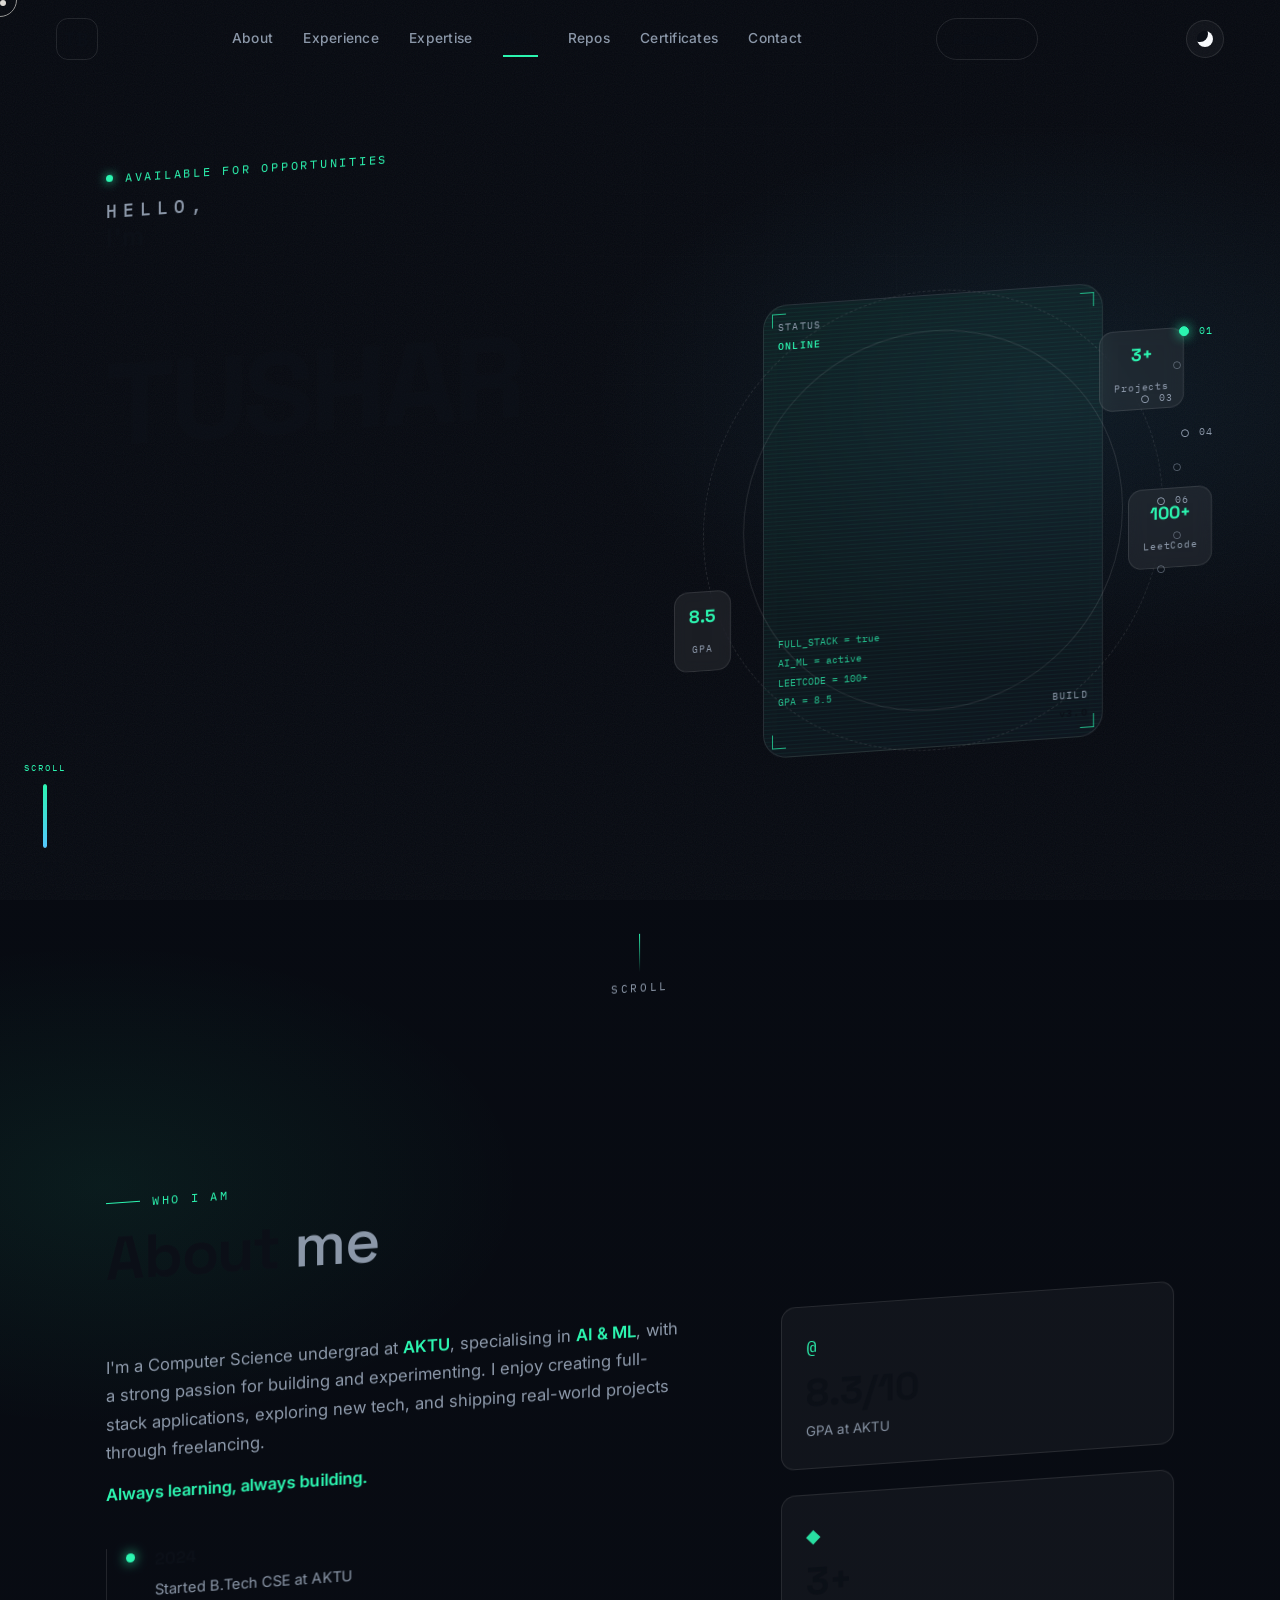
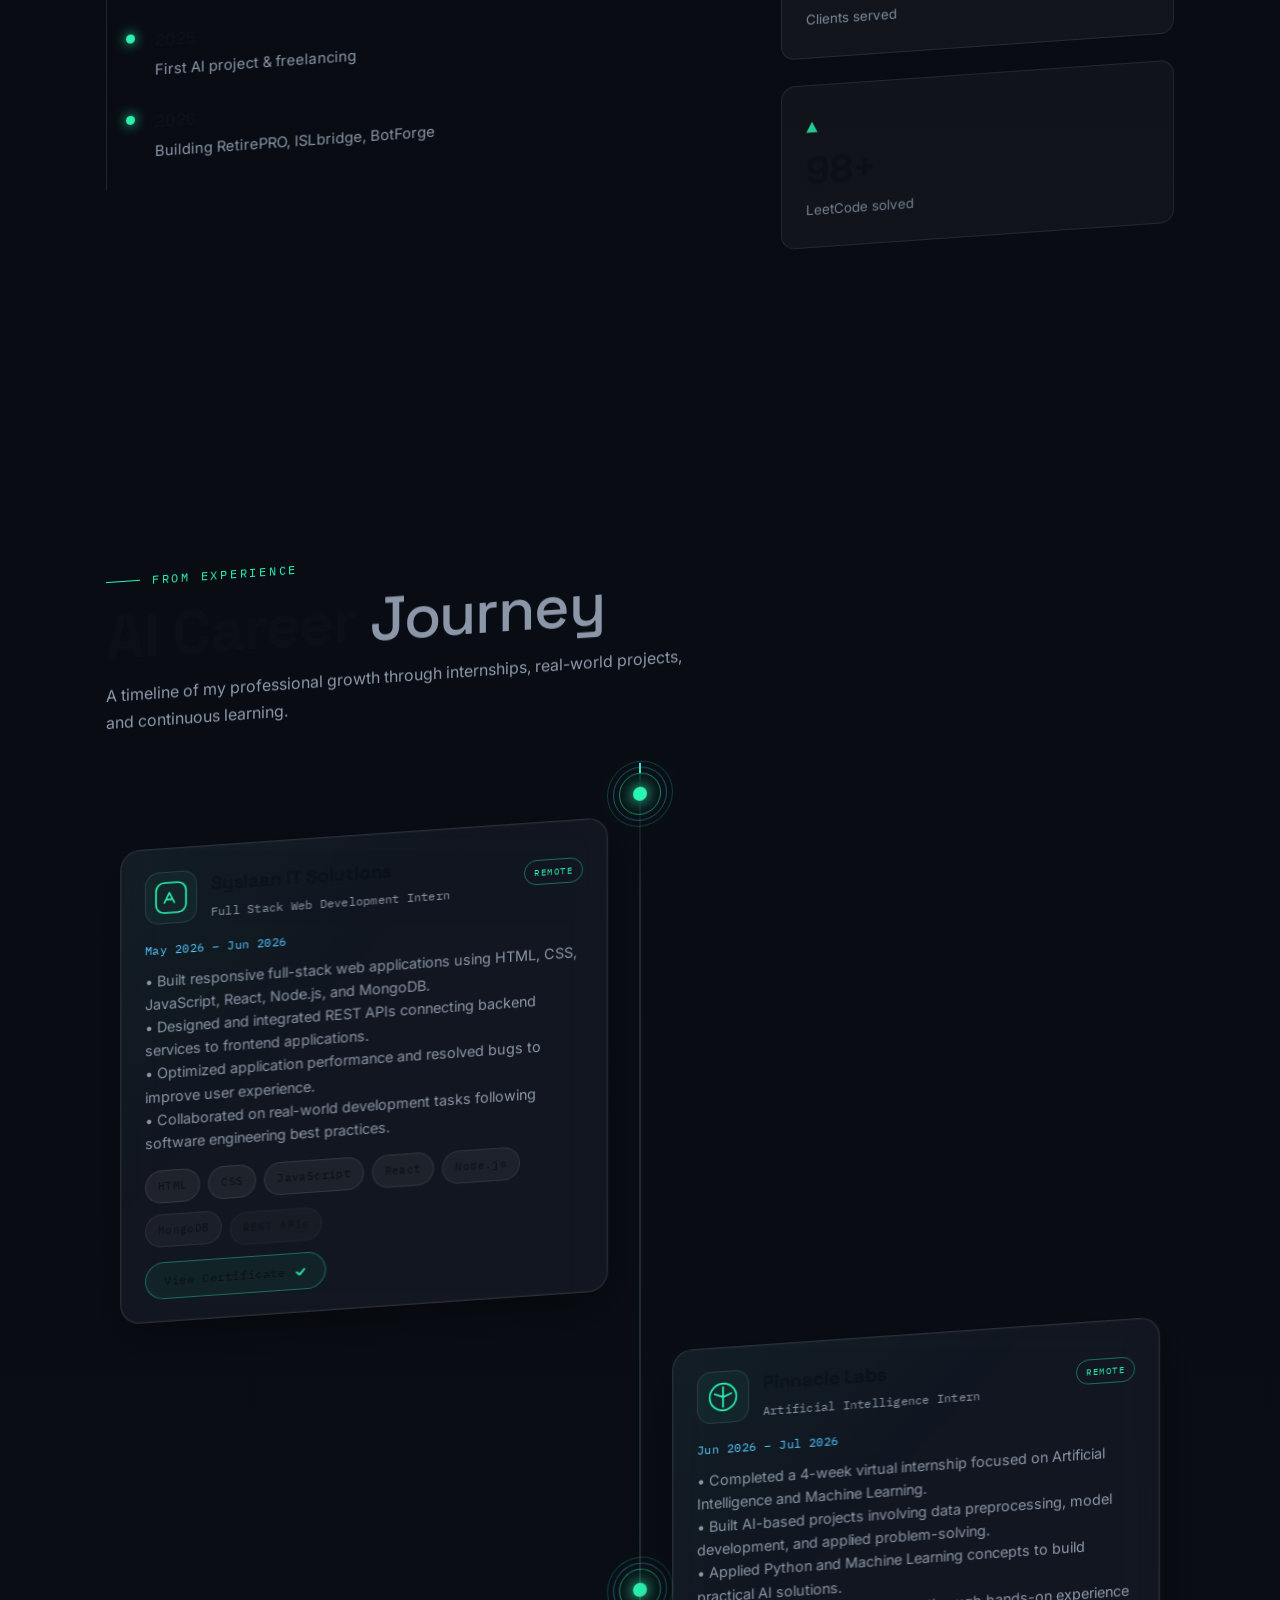
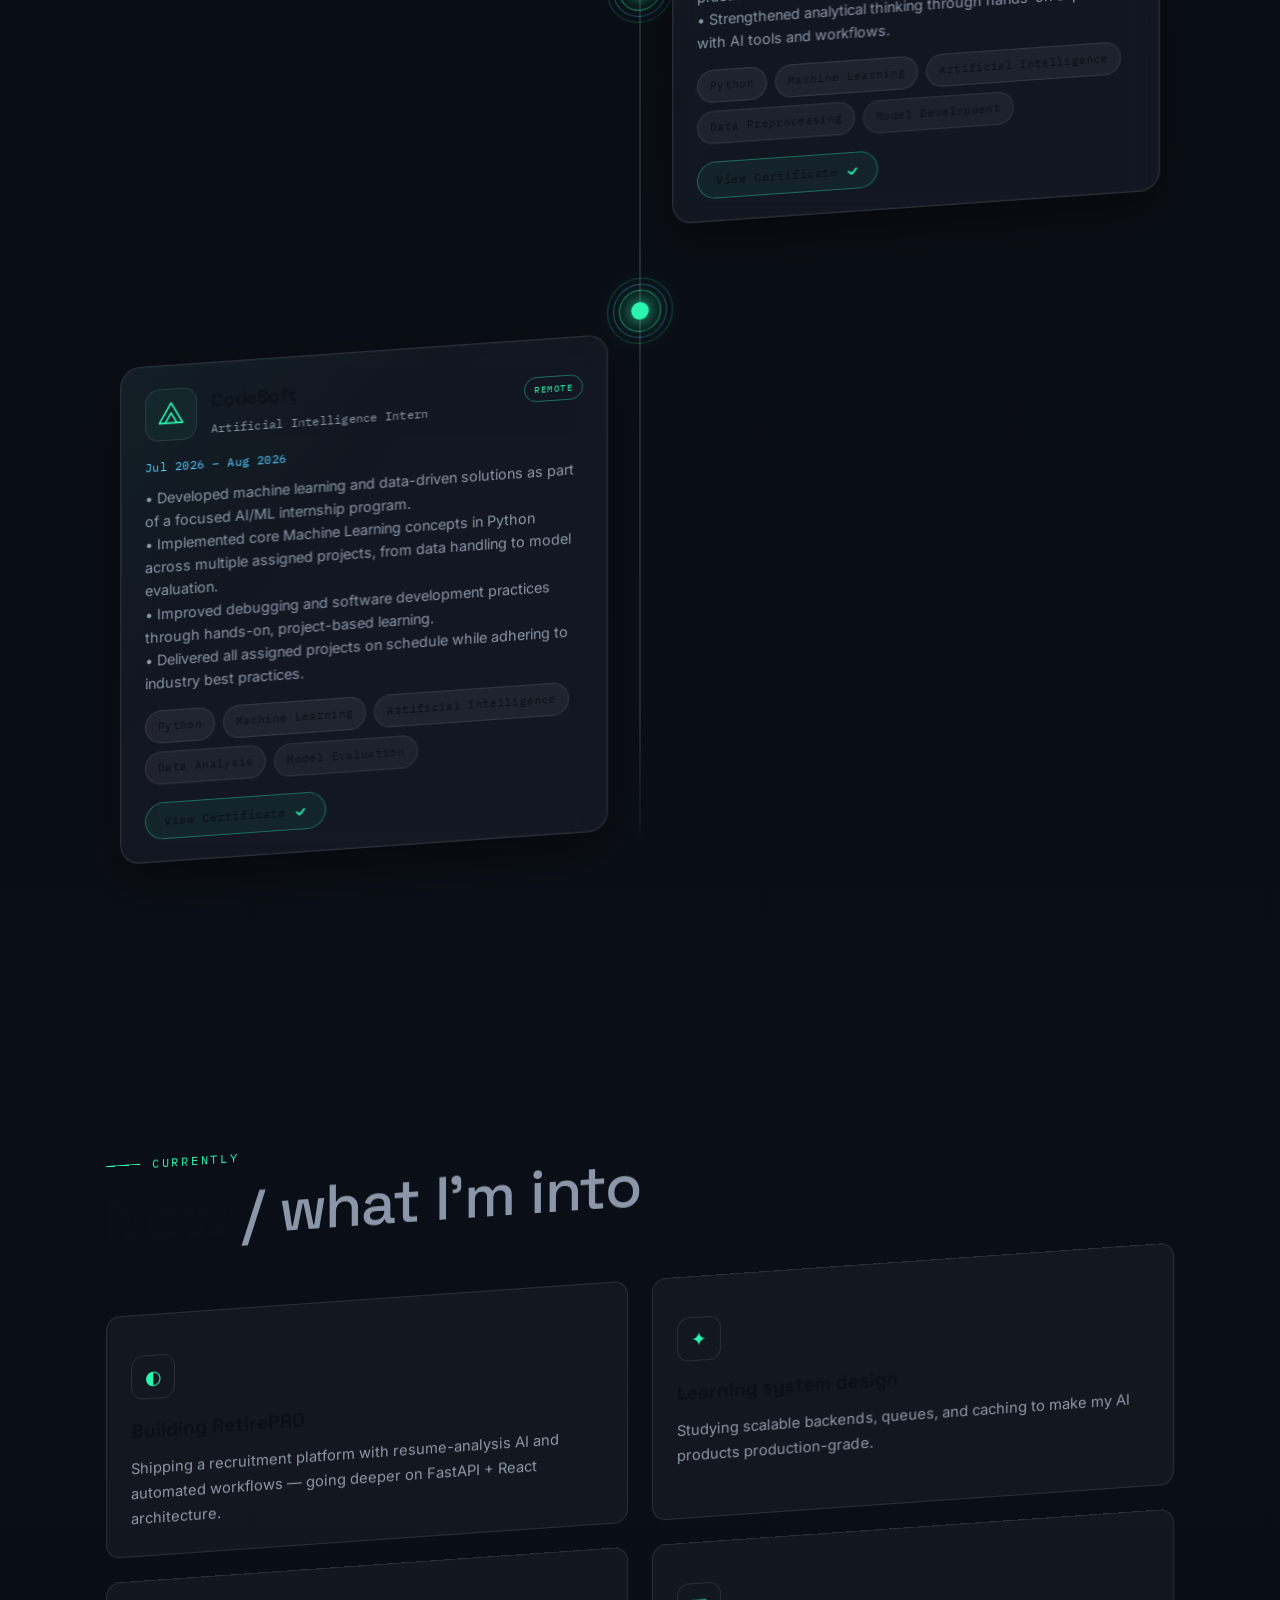
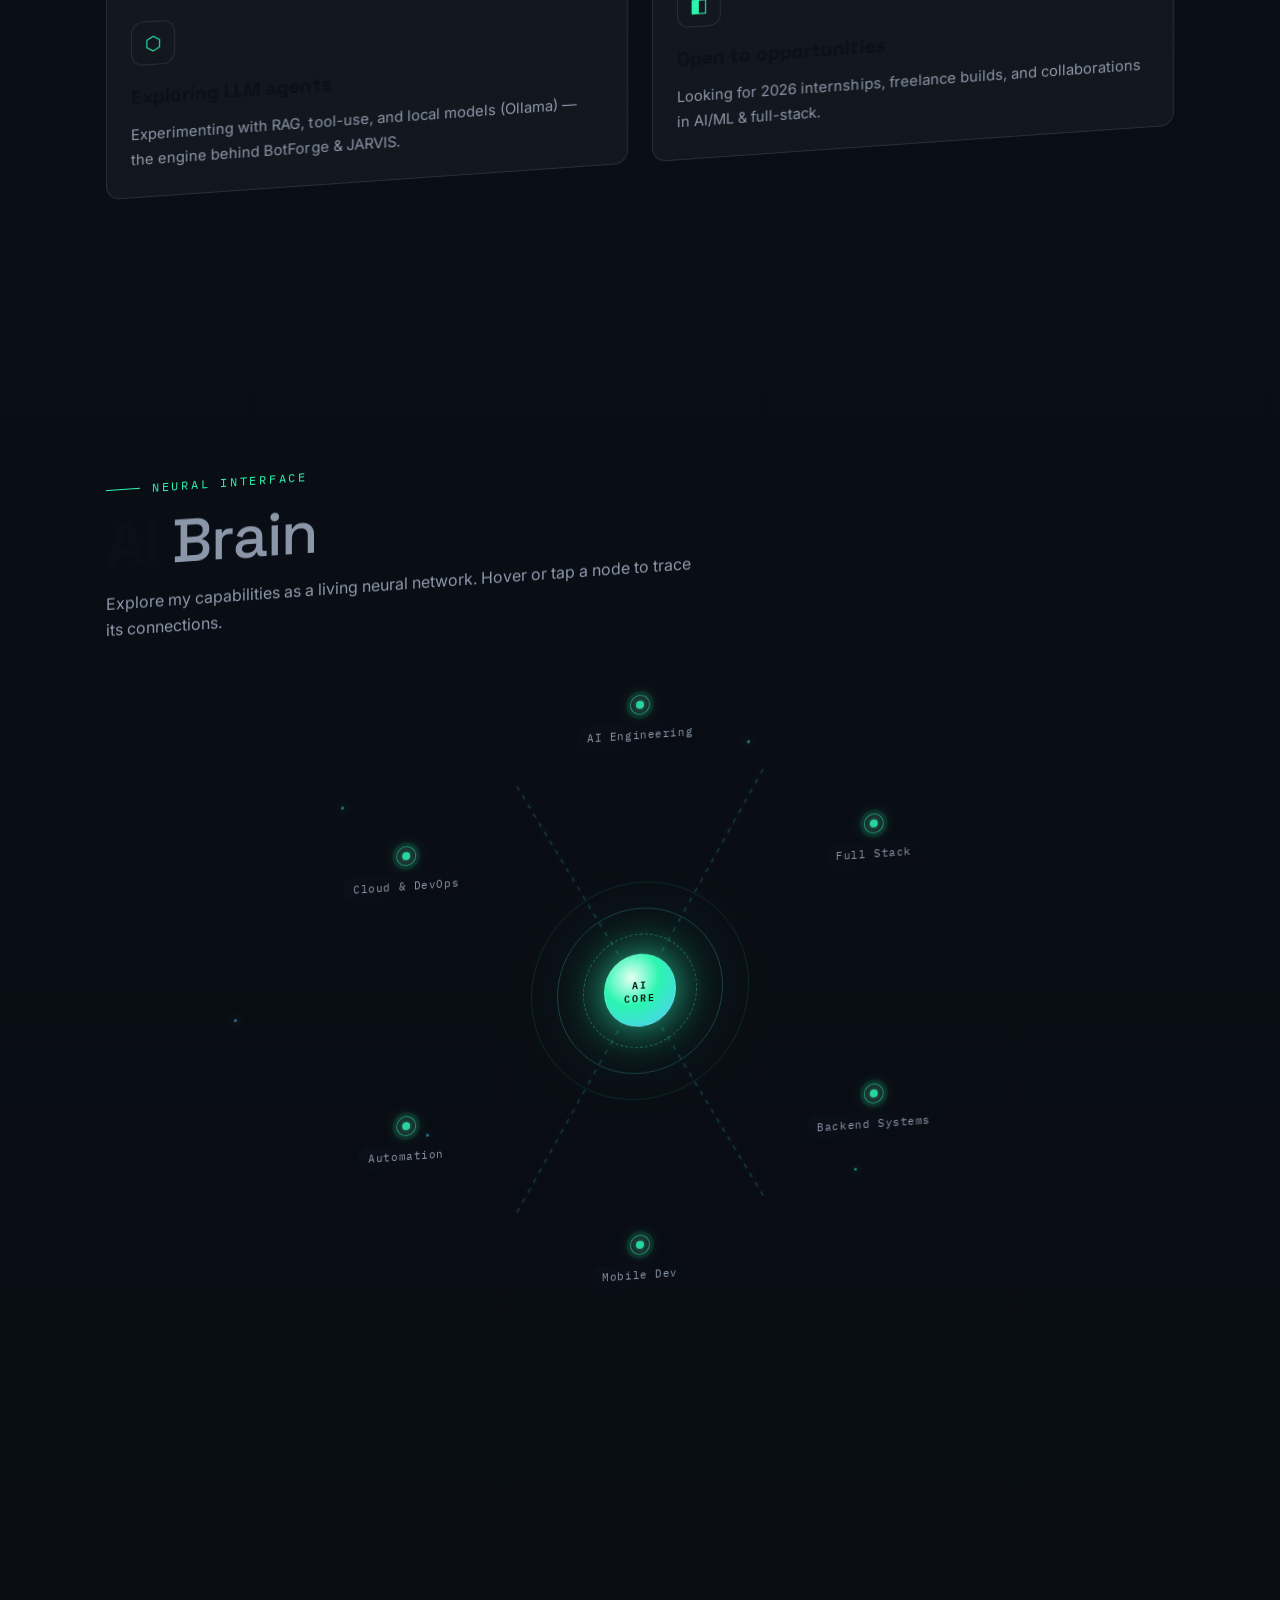
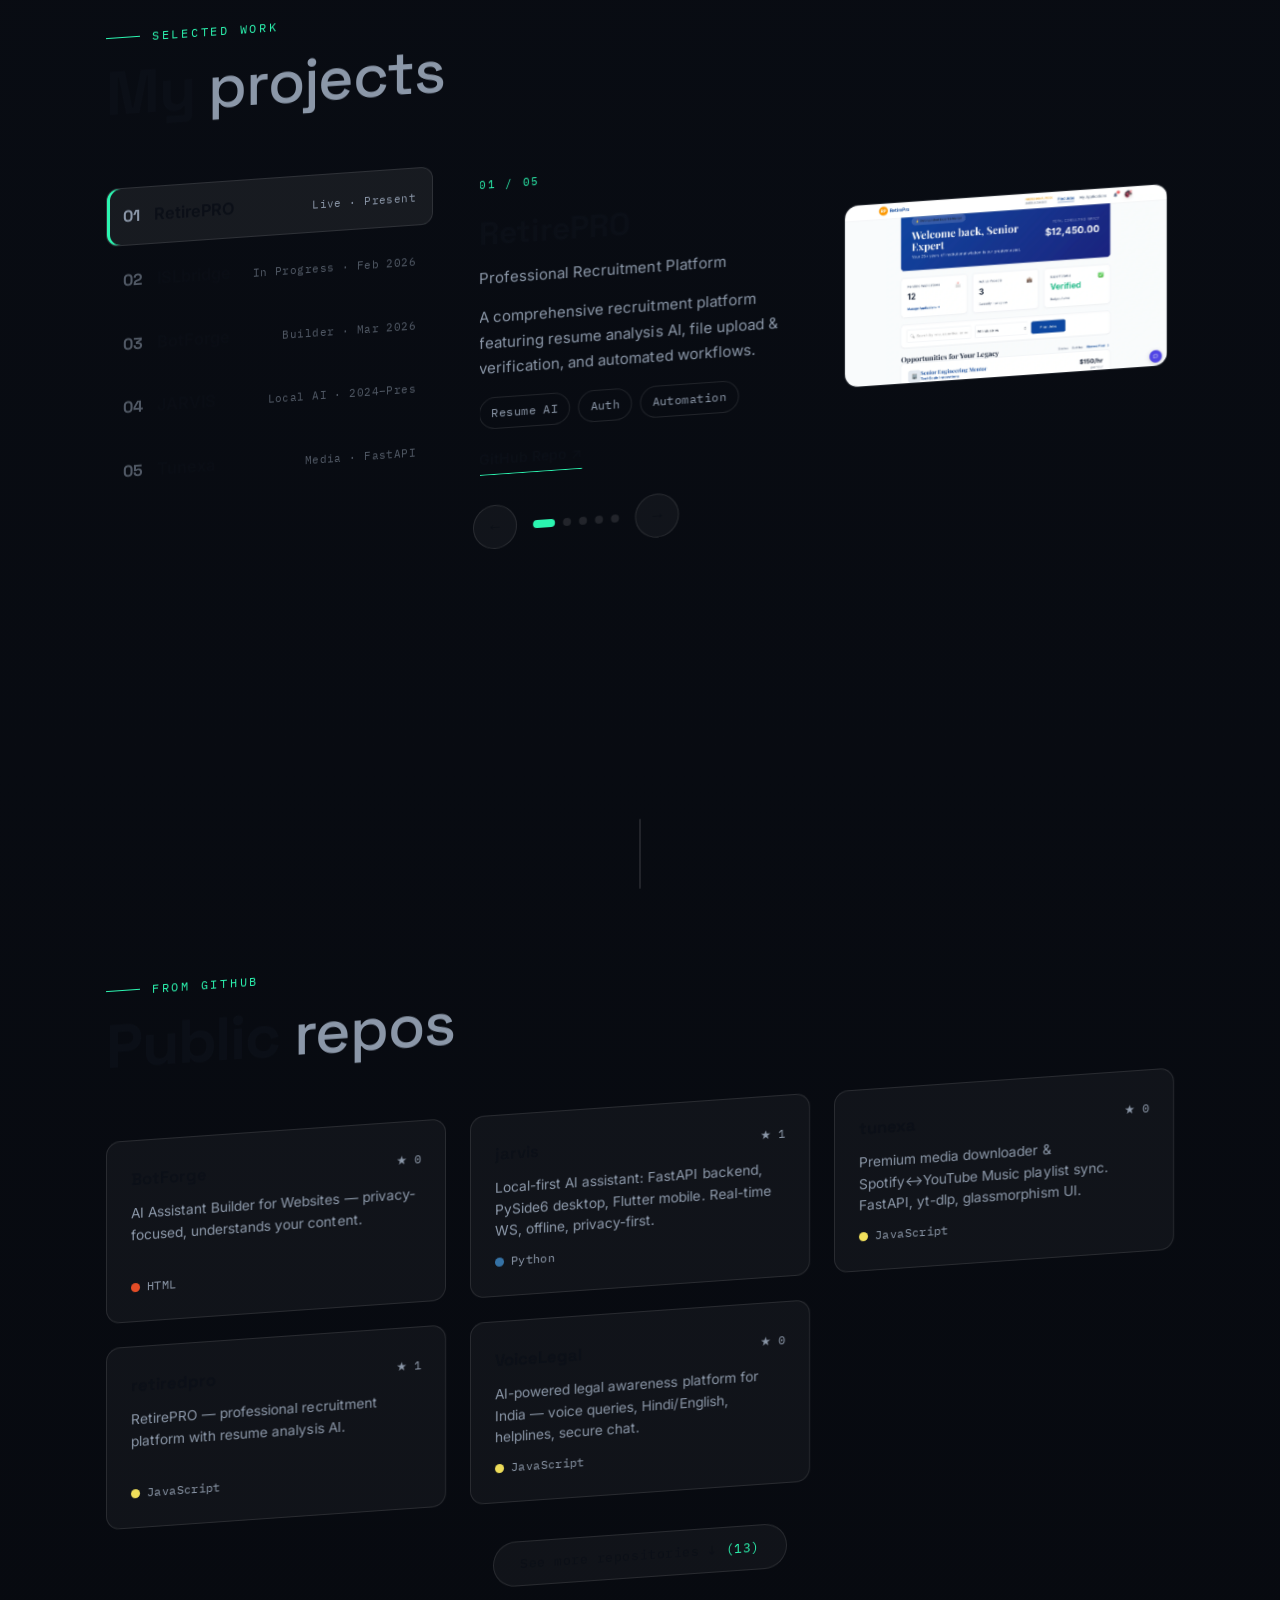
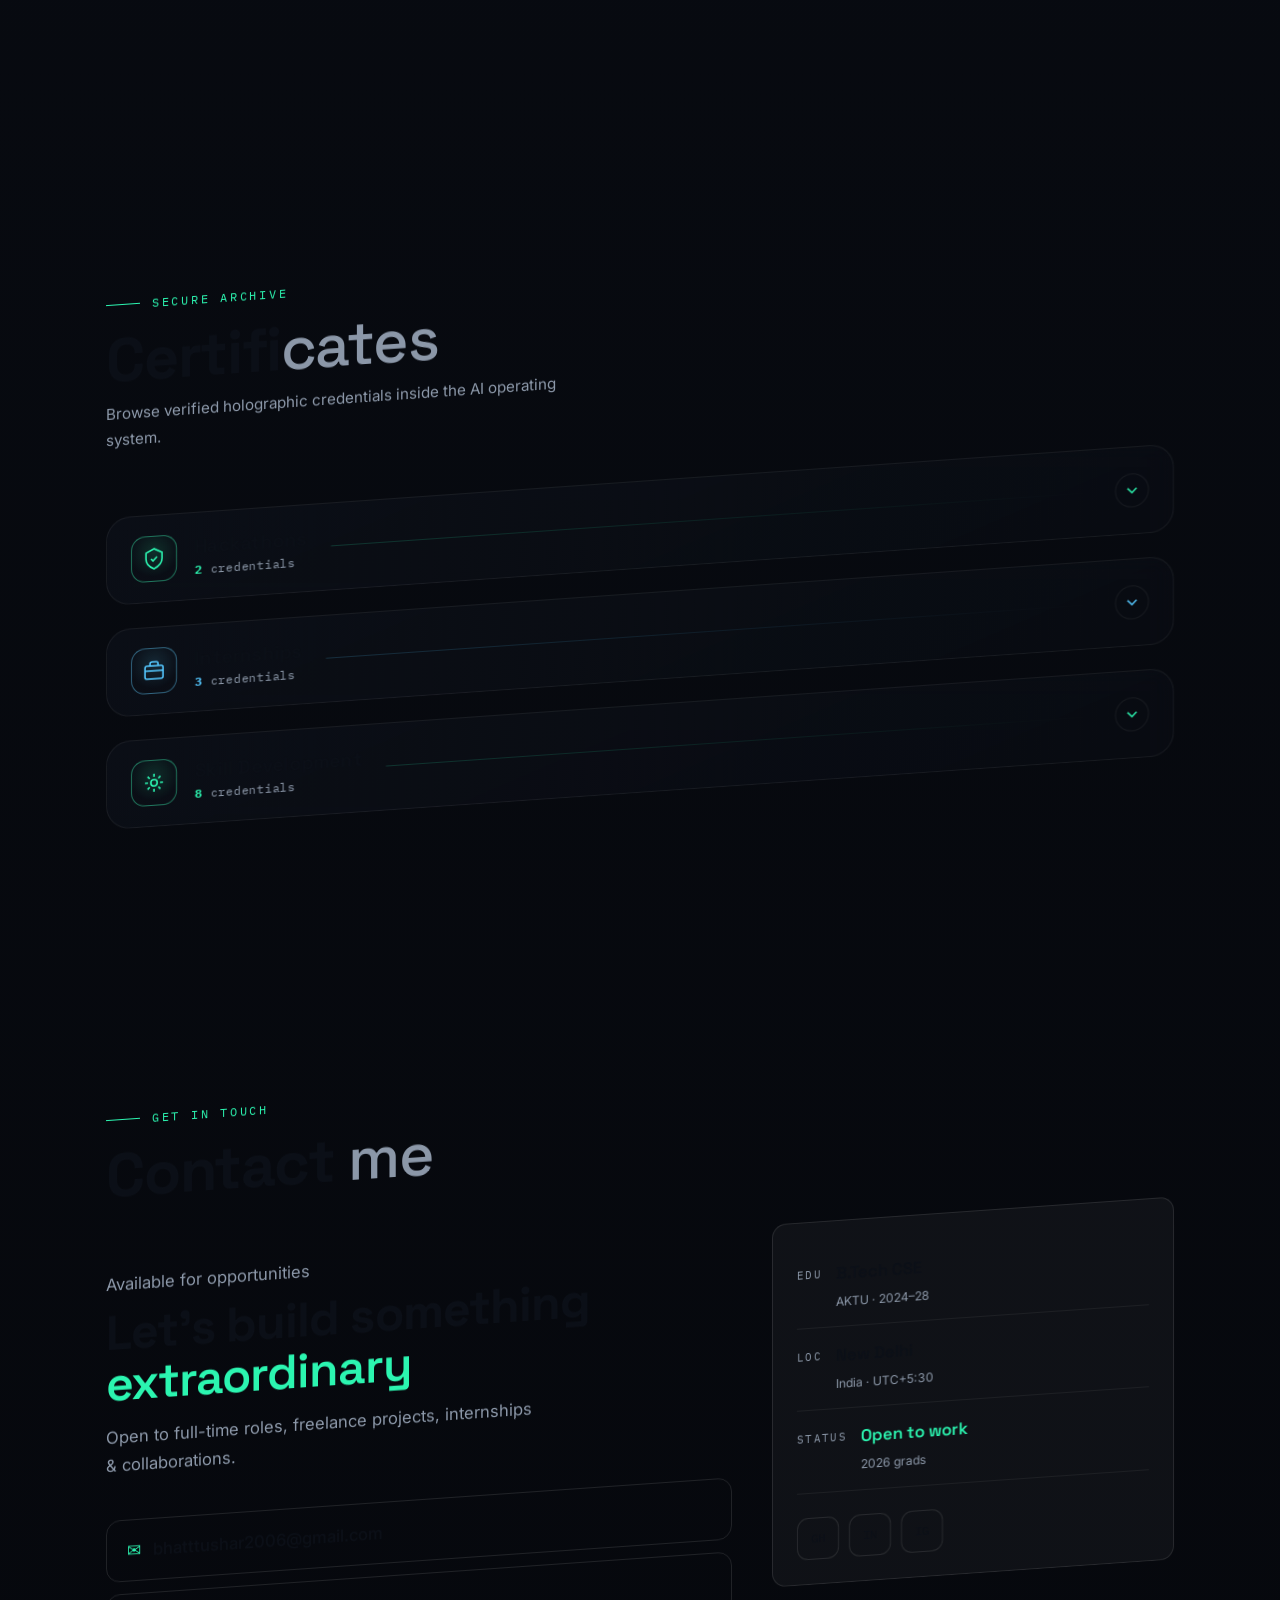
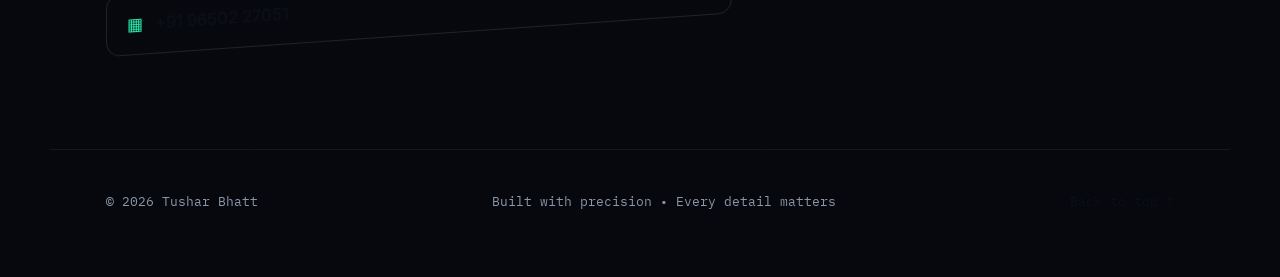
==== commit 7e3b6926: "Optimize images to WebP format and add lazy loading" ====
--- a/index.html
+++ b/index.html
@@ -583,7 +583,7 @@
                   rel="noopener">GitHub Repo ↗</a>
                 <a class="ws-demo" data-demo href="#" target="_blank" rel="noopener">Live Demo ↗</a>
               </div>
-              <div class="ws-device"><img src="images/work/retirepro.png" alt="RetirePRO screenshot" loading="lazy" />
+              <div class="ws-device"><img src="images/work/retirepro.webp" alt="RetirePRO screenshot" loading="lazy" />
               </div>
             </article>
             <article class="work-slide">
@@ -601,7 +601,7 @@
                   rel="noopener">GitHub Repo ↗</a>
                 <a class="ws-demo" data-demo href="#" target="_blank" rel="noopener">Live Demo ↗</a>
               </div>
-              <div class="ws-device"><img src="images/work/ISLBridge.png" alt="ISLbridge screenshot" loading="lazy" />
+              <div class="ws-device"><img src="images/work/ISLBridge.webp" alt="ISLbridge screenshot" loading="lazy" />
               </div>
             </article>
             <article class="work-slide">
@@ -619,7 +619,7 @@
                   rel="noopener">GitHub Repo ↗</a>
                 <a class="ws-demo" data-demo href="#" target="_blank" rel="noopener">Live Demo ↗</a>
               </div>
-              <div class="ws-device"><img src="images/work/botforge.png" alt="BotForge screenshot" loading="lazy" />
+              <div class="ws-device"><img src="images/work/botforge.webp" alt="BotForge screenshot" loading="lazy" />
               </div>
             </article>
             <article class="work-slide">
@@ -638,7 +638,7 @@
                   Repo ↗</a>
                 <a class="ws-demo" data-demo href="#" target="_blank" rel="noopener">Live Demo ↗</a>
               </div>
-              <div class="ws-device"><img src="images/work/jarvis.png" alt="JARVIS screenshot" loading="lazy" /></div>
+              <div class="ws-device"><img src="images/work/jarvis.webp" alt="JARVIS screenshot" loading="lazy" /></div>
             </article>
             <article class="work-slide">
               <div class="ws-text">
@@ -656,7 +656,7 @@
                   Repo ↗</a>
                 <a class="ws-demo" data-demo href="#" target="_blank" rel="noopener">Live Demo ↗</a>
               </div>
-              <div class="ws-device"><img src="images/work/tunexa.png" alt="Tunexa screenshot" loading="lazy" /></div>
+              <div class="ws-device"><img src="images/work/tunexa.webp" alt="Tunexa screenshot" loading="lazy" /></div>
             </article>
           </div>
           <div class="work-ctrl">
@@ -1107,7 +1107,7 @@
               <article class="cert reveal" data-reveal data-title="HackIndia" data-issuer="HackIndia National Hackathon"
                 data-date="2025" data-cat="Hackathon" data-type="Participation"
                 data-skills="Rapid Prototyping,Team Collaboration,Problem Solving" data-tech="Python,Web,AI"
-                data-img="images/certificates/hackathon/HackIndia1.jpeg"
+                data-img="images/certificates/hackathon/HackIndia1.webp"
                 data-desc="Participated in the HackIndia National Hackathon, building innovative solutions and collaborating in a competitive team environment.">
                 <div class="cert-inner">
                   <div class="cert-face cert-front">
@@ -1118,7 +1118,7 @@
                         <div class="holo-hud" aria-hidden="true"></div>
                         <span class="holo-particle p1"></span><span class="holo-particle p2"></span><span
                           class="holo-particle p3"></span>
-                        <img src="images/certificates/hackathon/HackIndia1.jpeg" alt="HackIndia certificate"
+                        <img src="images/certificates/hackathon/HackIndia1.webp" alt="HackIndia certificate"
                           loading="lazy" />
                       </div>
                       <span class="cert-corner tl"></span><span class="cert-corner tr"></span>
@@ -1129,7 +1129,7 @@
                       <span class="cert-badge">Hackathon</span>
                       <h3 class="cert-title">HackIndia</h3>
                       <p class="cert-issuer">HackIndia National Hackathon</p>
-                      <p class="cert-date">Issued 2025</p>
+                      <p class="cert-date">Issued 2026</p>
                     </div>
                   </div>
                   <div class="cert-face cert-back">
@@ -1153,10 +1153,10 @@
                 </div>
               </article>
 
-              <article class="cert reveal" data-reveal data-title="HackerRank" data-issuer="HackerRank" data-date="2025"
+              <article class="cert reveal" data-reveal data-title="HackerRank" data-issuer="HackerRank" data-date="2026"
                 data-cat="Hackathon" data-type="Skill Certification"
                 data-skills="Algorithms,Data Structures,Problem Solving" data-tech="C++,Python"
-                data-img="images/certificates/hackathon/HackerRank.jpeg"
+                data-img="images/certificates/hackathon/HackerRank.webp"
                 data-desc="Earned a HackerRank skill certification in algorithms and data structures, validating proficiency through timed problem-solving challenges.">
                 <div class="cert-inner">
                   <div class="cert-face cert-front">
@@ -1167,7 +1167,7 @@
                         <div class="holo-hud" aria-hidden="true"></div>
                         <span class="holo-particle p1"></span><span class="holo-particle p2"></span><span
                           class="holo-particle p3"></span>
-                        <img src="images/certificates/hackathon/HackerRank.jpeg" alt="HackerRank certificate"
+                        <img src="images/certificates/hackathon/HackerRank.webp" alt="HackerRank certificate"
                           loading="lazy" />
                       </div>
                       <span class="cert-corner tl"></span><span class="cert-corner tr"></span>
@@ -1178,7 +1178,7 @@
                       <span class="cert-badge">Hackathon</span>
                       <h3 class="cert-title">HackerRank</h3>
                       <p class="cert-issuer">HackerRank</p>
-                      <p class="cert-date">Issued 2025</p>
+                      <p class="cert-date">Issued 2026</p>
                     </div>
                   </div>
                   <div class="cert-face cert-back">
@@ -1233,7 +1233,7 @@
               <article class="cert placeholder reveal" data-reveal data-title="Full Stack Development"
                 data-issuer="Syslaan IT Solutions" data-date="2026" data-cat="Internship" data-type="Internship"
                 data-skills="React,FastAPI,REST APIs,PostgreSQL" data-tech="React,FastAPI,PostgreSQL"
-                data-img="images/certificates/internships/Tushar Bhatt Syslaan.jpg"
+                data-img="images/certificates/internships/Tushar Bhatt Syslaan.webp"
                 data-desc="Completed a Full Stack Development internship at Syslaan IT Solutions, building production features with React and FastAPI and integrating PostgreSQL-backed REST APIs.">
                 <div class="cert-inner">
                   <div class="cert-face cert-front">
@@ -1244,7 +1244,7 @@
                         <div class="holo-hud" aria-hidden="true"></div>
                         <span class="holo-particle p1"></span><span class="holo-particle p2"></span><span
                           class="holo-particle p3"></span>
-                        <img src="images/certificates/internships/Tushar Bhatt Syslaan.jpg"
+                        <img src="images/certificates/internships/Tushar Bhatt Syslaan.webp"
                           alt="Syslaan Internship Certificate" loading="lazy" />
                       </div>
                       <span class="cert-corner tl"></span><span class="cert-corner tr"></span>
@@ -1282,7 +1282,7 @@
               <article class="cert placeholder reveal" data-reveal data-title="Artificial Intelligence Internship"
                 data-issuer="CodeSoft" data-date="2026" data-cat="Internship" data-type="Internship"
                 data-skills="Machine Learning,Model Evaluation,Data Analysis" data-tech="Python,ML,AI"
-                data-img="images/certificates/internships/Tushar Bhatt codesoft.jpg"
+                data-img="images/certificates/internships/Tushar Bhatt codesoft.webp"
                 data-desc="Worked as an AI / ML Engineering intern at CodeSoft, training and evaluating machine-learning models and running data analysis on real datasets.">
                 <div class="cert-inner">
                   <div class="cert-face cert-front">
@@ -1293,7 +1293,7 @@
                         <div class="holo-hud" aria-hidden="true"></div>
                         <span class="holo-particle p1"></span><span class="holo-particle p2"></span><span
                           class="holo-particle p3"></span>
-                        <img src="images/certificates/internships/Tushar Bhatt codesoft.jpg"
+                        <img src="images/certificates/internships/Tushar Bhatt codesoft.webp"
                           alt="Codesoft Internship Certificate" loading="lazy" />
                       </div>
                       <span class="cert-corner tl"></span><span class="cert-corner tr"></span>
@@ -1330,7 +1330,7 @@
               <article class="cert placeholder reveal" data-reveal data-title="Artificial Intelligence Internship"
                 data-issuer="Pinnacle Labs" data-date="2026" data-cat="Internship" data-type="Internship"
                 data-skills="AI,Machine Learning,Data Analysis" data-tech="AI,Machine Learning,Data Analysis"
-                data-img="images/certificates/internships/Tushar Bhatt pinnacle.jpeg"
+                data-img="images/certificates/internships/Tushar Bhatt pinnacle.webp"
                 data-desc="Worked as a AI intern at Pinnacle Labs, training and evaluating machine-learning models and running data analysis on real datasets.">
                 <div class="cert-inner">
                   <div class="cert-face cert-front">
@@ -1341,7 +1341,7 @@
                         <div class="holo-hud" aria-hidden="true"></div>
                         <span class="holo-particle p1"></span><span class="holo-particle p2"></span><span
                           class="holo-particle p3"></span>
-                        <img src="images/certificates/internships/Tushar Bhatt pinnacle.jpeg"
+                        <img src="images/certificates/internships/Tushar Bhatt pinnacle.webp"
                           alt="Pinnacle Labs Internship Certificate" loading="lazy" />
                       </div>
                       <span class="cert-corner tl"></span><span class="cert-corner tr"></span>
@@ -1408,7 +1408,7 @@
               <article class="cert reveal" data-reveal data-title="AI &amp; ML" data-issuer="AI &amp; ML Certification"
                 data-date="2025" data-cat="Skill Development" data-type="Course"
                 data-skills="Neural Networks,Supervised Learning,Computer Vision" data-tech="Python,TensorFlow,PyTorch"
-                data-img="images/certificates/skill development/AI-ML.jpeg"
+                data-img="images/certificates/skill development/AI-ML.webp"
                 data-desc="Completed an AI &amp; ML certification covering neural networks, supervised learning and computer vision, with hands-on model building in TensorFlow and PyTorch.">
                 <div class="cert-inner">
                   <div class="cert-face cert-front">
@@ -1419,7 +1419,7 @@
                         <div class="holo-hud" aria-hidden="true"></div>
                         <span class="holo-particle p1"></span><span class="holo-particle p2"></span><span
                           class="holo-particle p3"></span>
-                        <img src="images/certificates/skill development/AI-ML.jpeg" alt="AI & ML certificate"
+                        <img src="images/certificates/skill development/AI-ML.webp" alt="AI & ML certificate"
                           loading="lazy" />
                       </div>
                       <span class="cert-corner tl"></span><span class="cert-corner tr"></span>
@@ -1430,7 +1430,7 @@
                       <span class="cert-badge">Skill Development</span>
                       <h3 class="cert-title">AI &amp; ML</h3>
                       <p class="cert-issuer">AI &amp; ML Certification</p>
-                      <p class="cert-date">Issued 2025</p>
+                      <p class="cert-date">Issued 2026</p>
                     </div>
                   </div>
                   <div class="cert-face cert-back">
@@ -1456,7 +1456,7 @@
 
               <article class="cert reveal" data-reveal data-title="Be10x" data-issuer="Be10x Workshop" data-date="2025"
                 data-cat="Skill Development" data-type="Workshop" data-skills="Prompt Engineering,AI Tools,Productivity"
-                data-tech="ChatGPT,AI Tooling" data-img="images/certificates/skill development/Be10x.jpeg"
+                data-tech="ChatGPT,AI Tooling" data-img="images/certificates/skill development/Be10x.webp"
                 data-desc="Attended the Be10x AI workshop, learning prompt engineering and modern AI tools to boost real-world productivity and workflow automation.">
                 <div class="cert-inner">
                   <div class="cert-face cert-front">
@@ -1467,7 +1467,7 @@
                         <div class="holo-hud" aria-hidden="true"></div>
                         <span class="holo-particle p1"></span><span class="holo-particle p2"></span><span
                           class="holo-particle p3"></span>
-                        <img src="images/certificates/skill development/Be10x.jpeg" alt="Be10x certificate"
+                        <img src="images/certificates/skill development/Be10x.webp" alt="Be10x certificate"
                           loading="lazy" />
                       </div>
                       <span class="cert-corner tl"></span><span class="cert-corner tr"></span>
@@ -1505,7 +1505,7 @@
               <article class="cert reveal" data-reveal data-title="IEEE EDS" data-issuer="IEEE Electron Devices Society"
                 data-date="2025" data-cat="Skill Development" data-type="Event"
                 data-skills="Semiconductors,Research,Technical Writing" data-tech="MATLAB,Simulink"
-                data-img="images/certificates/skill development/IEEE_EDS.jpeg"
+                data-img="images/certificates/skill development/IEEE_EDS.webp"
                 data-desc="Participated in an IEEE Electron Devices Society event, exploring semiconductors and research practices with hands-on technical writing.">
                 <div class="cert-inner">
                   <div class="cert-face cert-front">
@@ -1516,7 +1516,7 @@
                         <div class="holo-hud" aria-hidden="true"></div>
                         <span class="holo-particle p1"></span><span class="holo-particle p2"></span><span
                           class="holo-particle p3"></span>
-                        <img src="images/certificates/skill development/IEEE_EDS.jpeg" alt="IEEE EDS certificate"
+                        <img src="images/certificates/skill development/IEEE_EDS.webp" alt="IEEE EDS certificate"
                           loading="lazy" />
                       </div>
                       <span class="cert-corner tl"></span><span class="cert-corner tr"></span>
@@ -1554,7 +1554,7 @@
               <article class="cert reveal" data-reveal data-title="Complete CSS" data-issuer="KnowledgeGate"
                 data-date="2026" data-cat="Skill Development" data-type="Course"
                 data-skills="CSS,Flexbox,Grid,Animations" data-tech="CSS,HTML"
-                data-img="images/certificates/skill development/Complete CSS.jpg"
+                data-img="images/certificates/skill development/Complete CSS.webp"
                 data-desc="Completed the Complete CSS course on KnowledgeGate with a perfect score of 100%, mastering Flexbox, Grid, animations, and modern CSS techniques.">
                 <div class="cert-inner">
                   <div class="cert-face cert-front">
@@ -1565,7 +1565,7 @@
                         <div class="holo-hud" aria-hidden="true"></div>
                         <span class="holo-particle p1"></span><span class="holo-particle p2"></span><span
                           class="holo-particle p3"></span>
-                        <img src="images/certificates/skill development/Complete CSS.jpg" alt="Complete CSS certificate"
+                        <img src="images/certificates/skill development/Complete CSS.webp" alt="Complete CSS certificate"
                           loading="lazy" />
                       </div>
                       <span class="cert-corner tl"></span><span class="cert-corner tr"></span>
@@ -1603,7 +1603,7 @@
               <article class="cert reveal" data-reveal data-title="Complete HTML" data-issuer="KnowledgeGate"
                 data-date="2026" data-cat="Skill Development" data-type="Course"
                 data-skills="HTML,Semantic HTML,Forms,Accessibility" data-tech="HTML"
-                data-img="images/certificates/skill development/Complete HTML (1).jpg"
+                data-img="images/certificates/skill development/Complete HTML (1).webp"
                 data-desc="Completed the Complete HTML course on KnowledgeGate, mastering semantic HTML, forms, accessibility, and modern web structure best practices.">
                 <div class="cert-inner">
                   <div class="cert-face cert-front">
@@ -1614,7 +1614,7 @@
                         <div class="holo-hud" aria-hidden="true"></div>
                         <span class="holo-particle p1"></span><span class="holo-particle p2"></span><span
                           class="holo-particle p3"></span>
-                        <img src="images/certificates/skill development/Complete HTML (1).jpg"
+                        <img src="images/certificates/skill development/Complete HTML (1).webp"
                           alt="Complete HTML certificate" loading="lazy" />
                       </div>
                       <span class="cert-corner tl"></span><span class="cert-corner tr"></span>
@@ -1663,7 +1663,7 @@
                         <div class="holo-hud" aria-hidden="true"></div>
                         <span class="holo-particle p1"></span><span class="holo-particle p2"></span><span
                           class="holo-particle p3"></span>
-                        <img src="images/certificates/skill development/HCL GUVI Certification - r4qE197nW369X60T78.png"
+                        <img src="images/certificates/skill development/HCL GUVI Certification - r4qE197nW369X60T78.webp"
                           alt="HCL GUVI SolidWorks certificate" loading="lazy" />
                       </div>
                       <span class="cert-corner tl"></span><span class="cert-corner tr"></span>
@@ -1703,7 +1703,7 @@
                 data-skills="Artificial Intelligence,AI Ethics,Business AI" data-tech="AI"
                 data-img="images/certificates/skill development/HP.jpeg"
                 data-desc="Successfully completed the HP LIFE online course &lsquo;AI for Beginners&rsquo; by HP Foundation, gaining foundational knowledge of AI concepts, business applications, and ethical implications.">
-                <div class="cert-inner">
+                <div class="cert-inner.webp">
                   <div class="cert-face cert-front">
                     <div class="cert-media">
                       <div class="holo">
@@ -1712,7 +1712,7 @@
                         <div class="holo-hud" aria-hidden="true"></div>
                         <span class="holo-particle p1"></span><span class="holo-particle p2"></span><span
                           class="holo-particle p3"></span>
-                        <img src="images/certificates/skill development/HP.jpeg" alt="HP AI for Beginners certificate"
+                        <img src="images/certificates/skill development/HP.webp" alt="HP AI for Beginners certificate"
                           loading="lazy" />
                       </div>
                       <span class="cert-corner tl"></span><span class="cert-corner tr"></span>
@@ -1750,7 +1750,7 @@
               <article class="cert reveal" data-reveal data-title="Python Programming" data-issuer="Beep Learning"
                 data-date="2026" data-cat="Skill Development" data-type="Course"
                 data-skills="Python,Programming,Problem Solving" data-tech="Python"
-                data-img="images/certificates/skill development/python certificate.jpeg"
+                data-img="images/certificates/skill development/python certificate.webp"
                 data-desc="Earned a Certificate of Excellence from Beep Learning for successfully completing Python Programming and passing the skill test, recognised by 5000+ companies.">
                 <div class="cert-inner">
                   <div class="cert-face cert-front">
@@ -1761,7 +1761,7 @@
                         <div class="holo-hud" aria-hidden="true"></div>
                         <span class="holo-particle p1"></span><span class="holo-particle p2"></span><span
                           class="holo-particle p3"></span>
-                        <img src="images/certificates/skill development/python certificate.jpeg"
+                        <img src="images/certificates/skill development/python certificate.webp"
                           alt="Python Programming certificate" loading="lazy" />
                       </div>
                       <span class="cert-corner tl"></span><span class="cert-corner tr"></span>
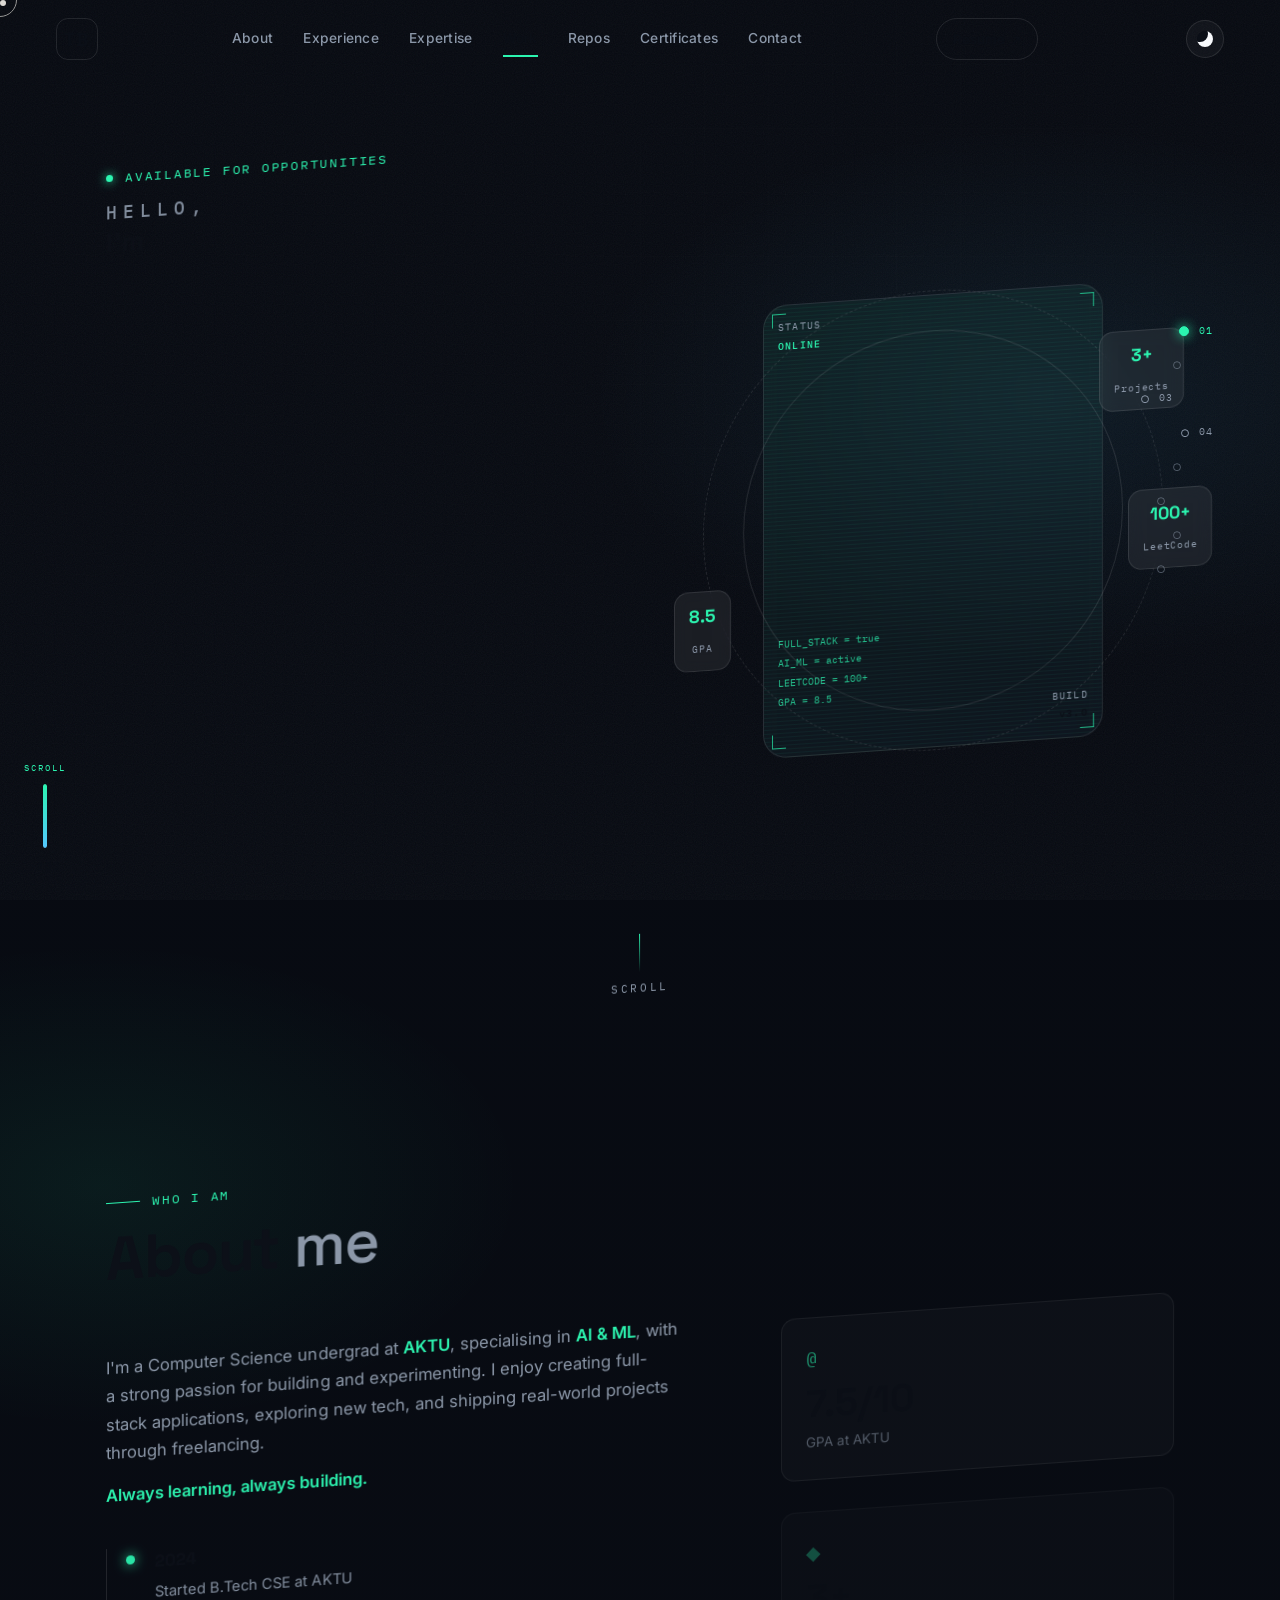
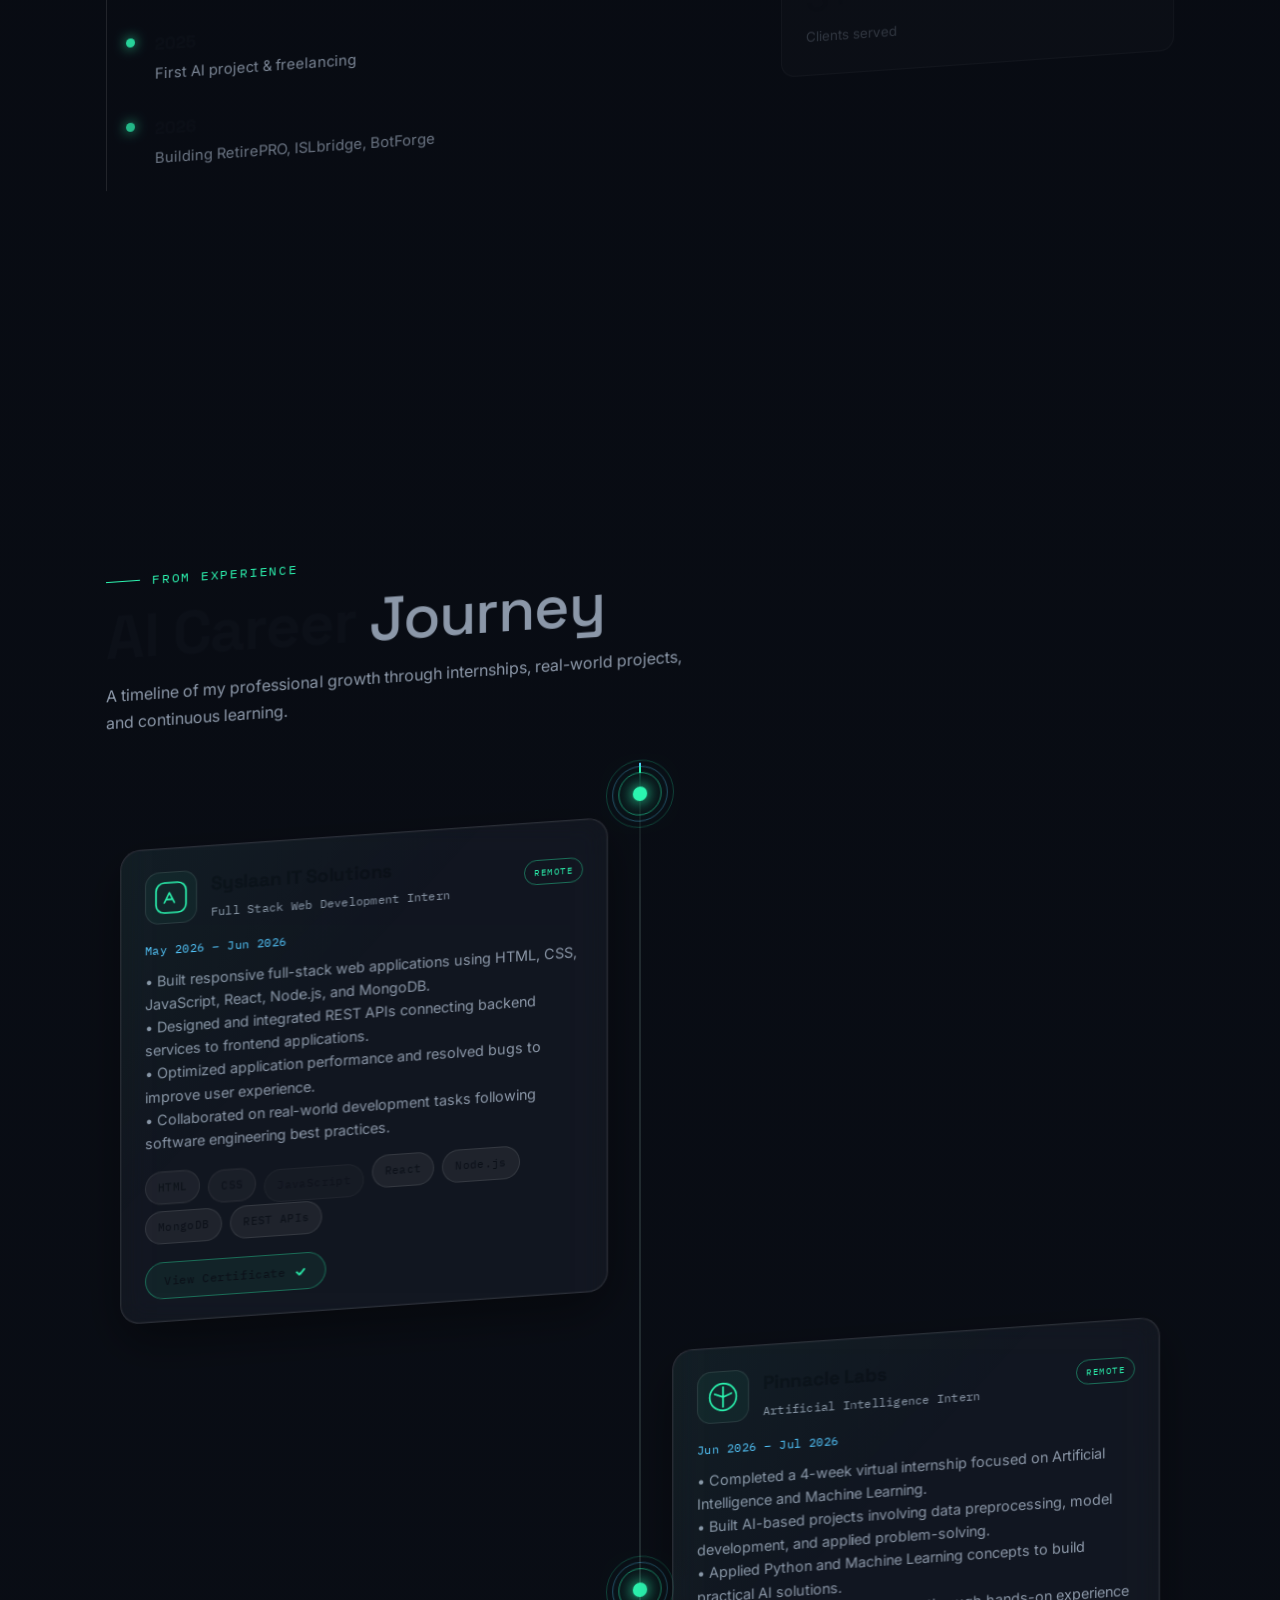
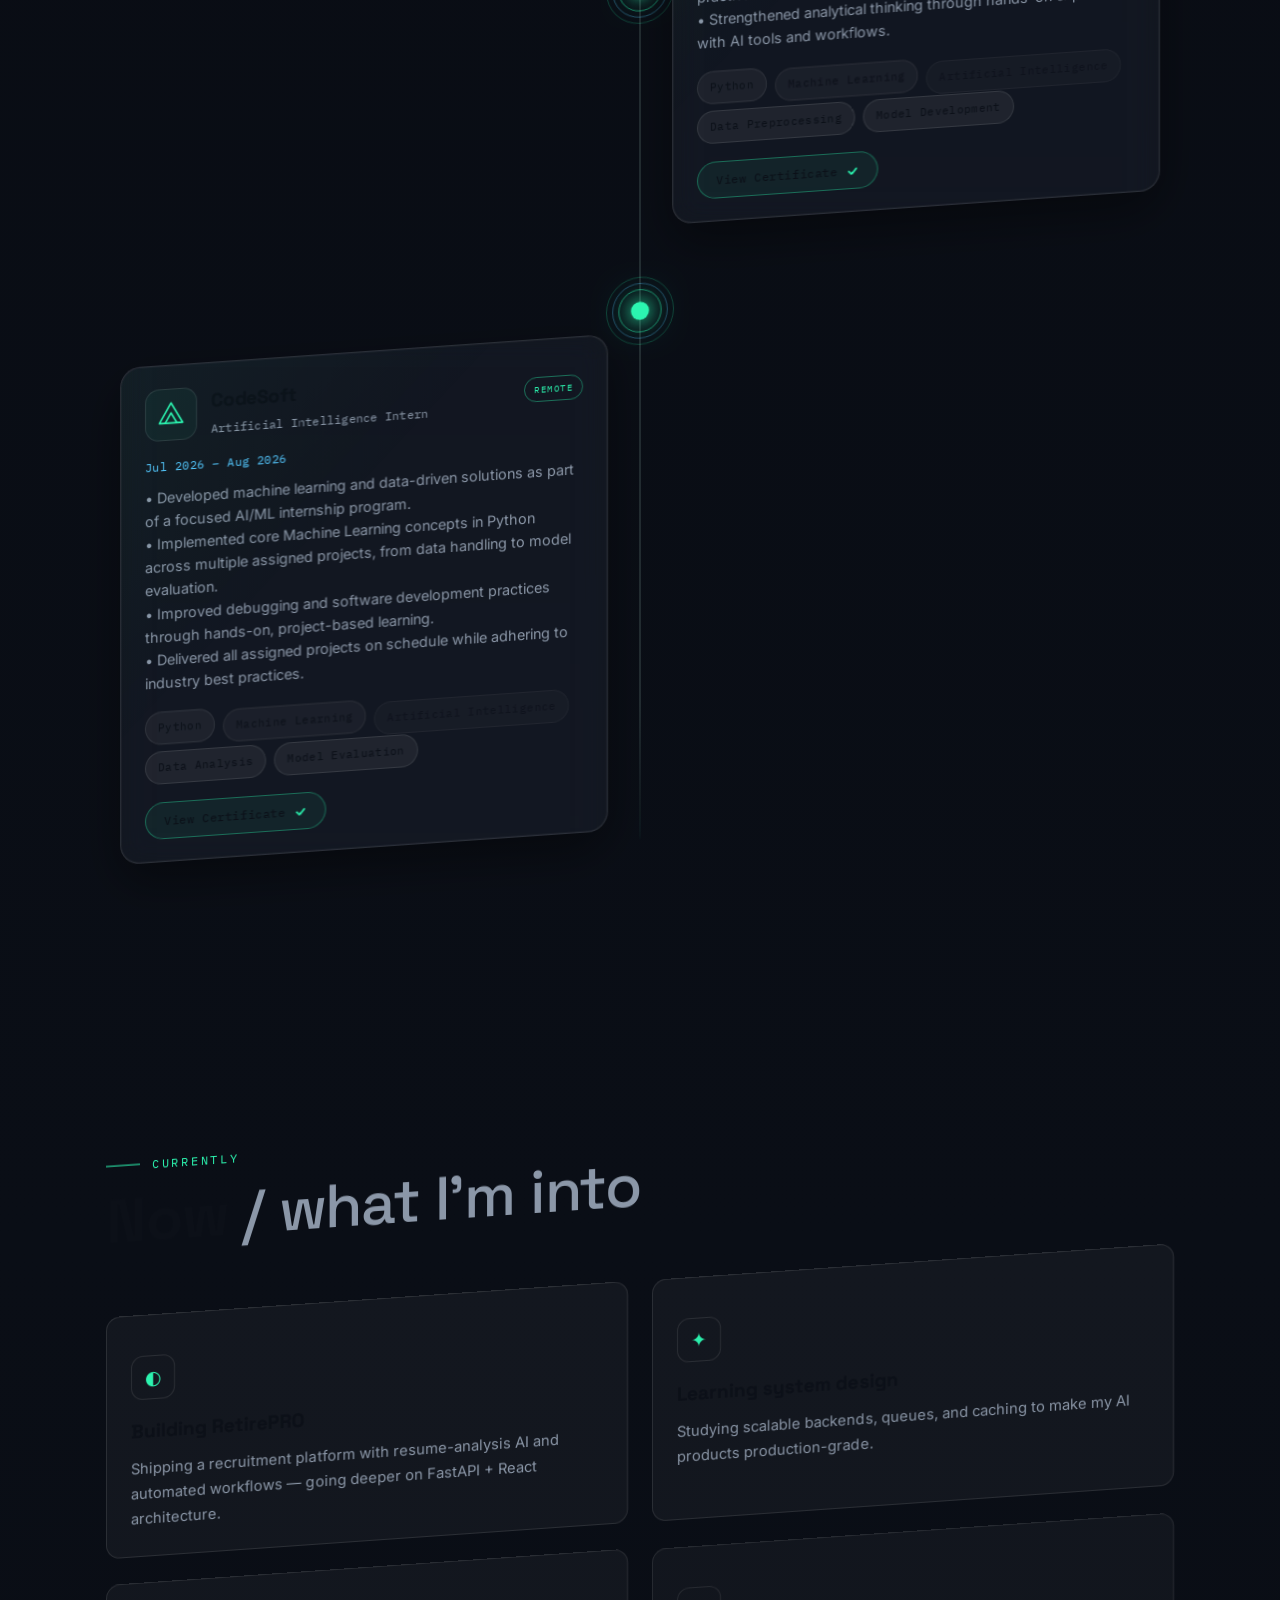
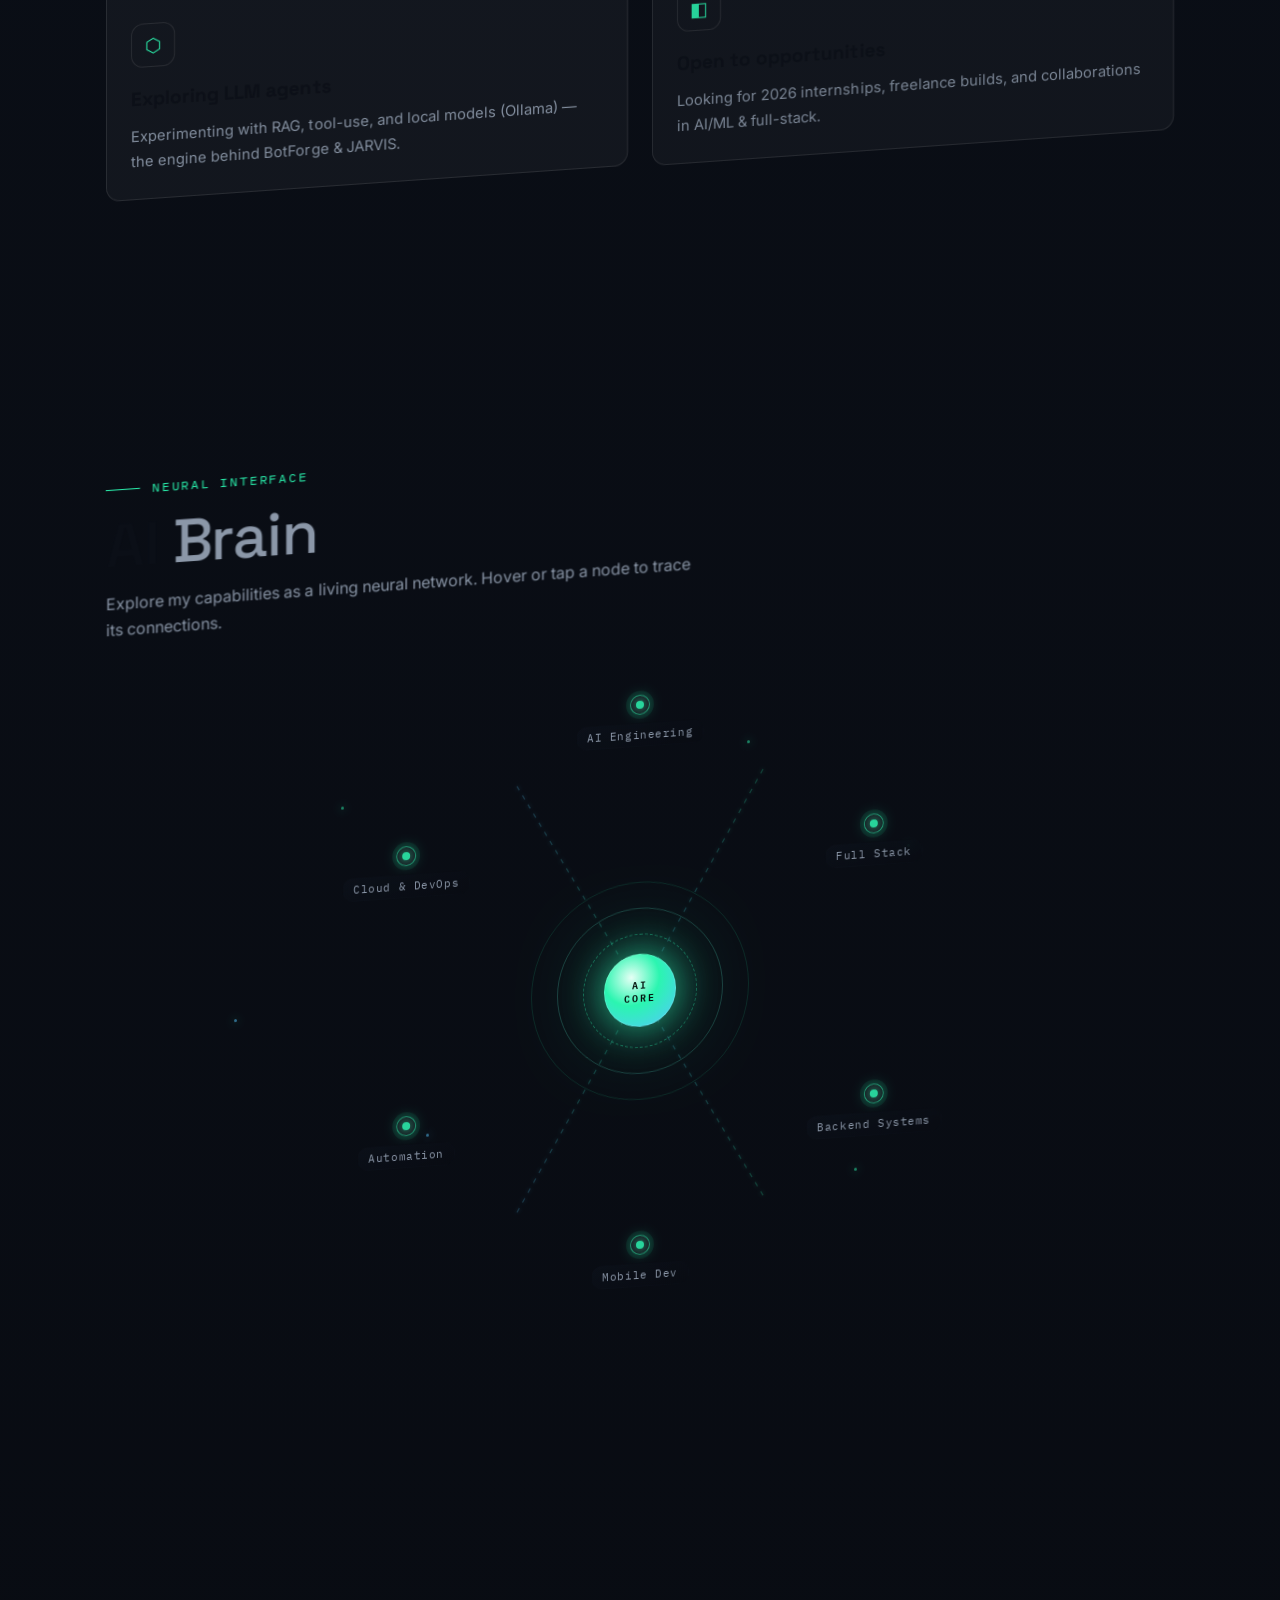
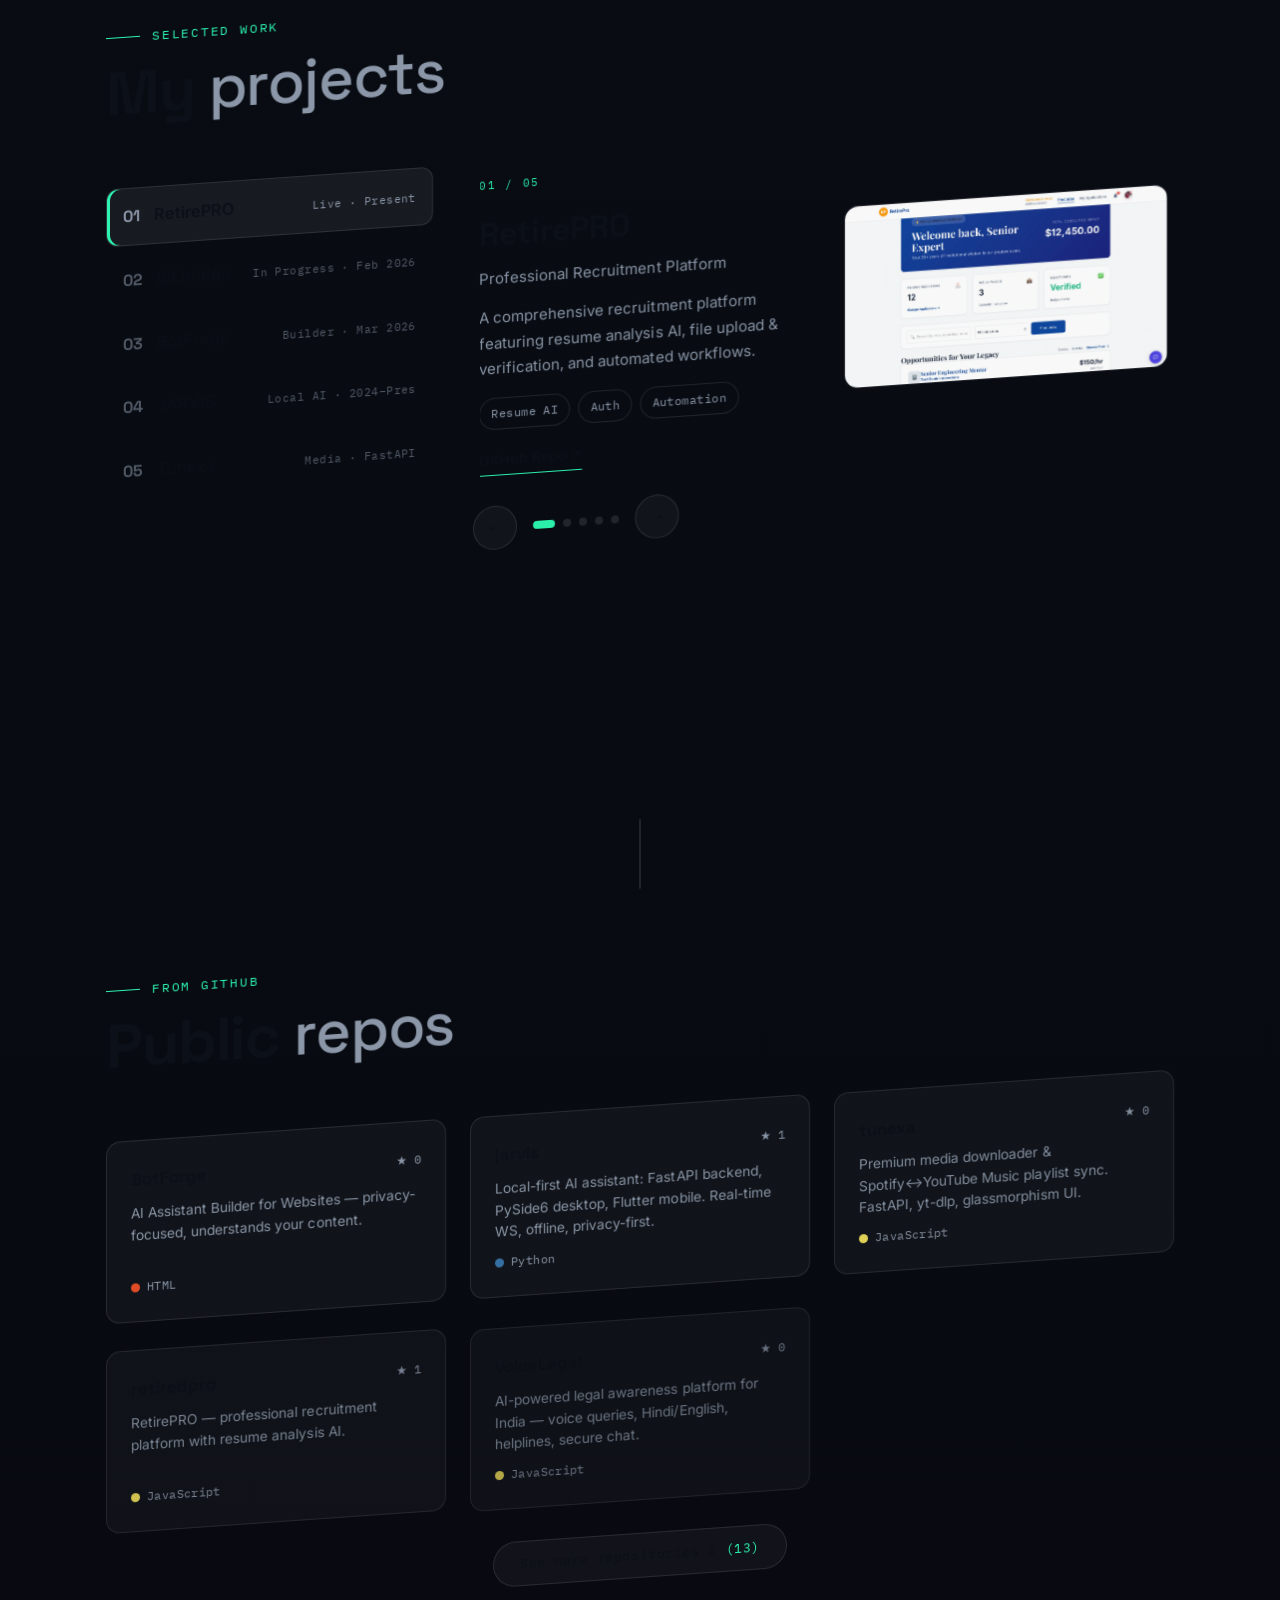
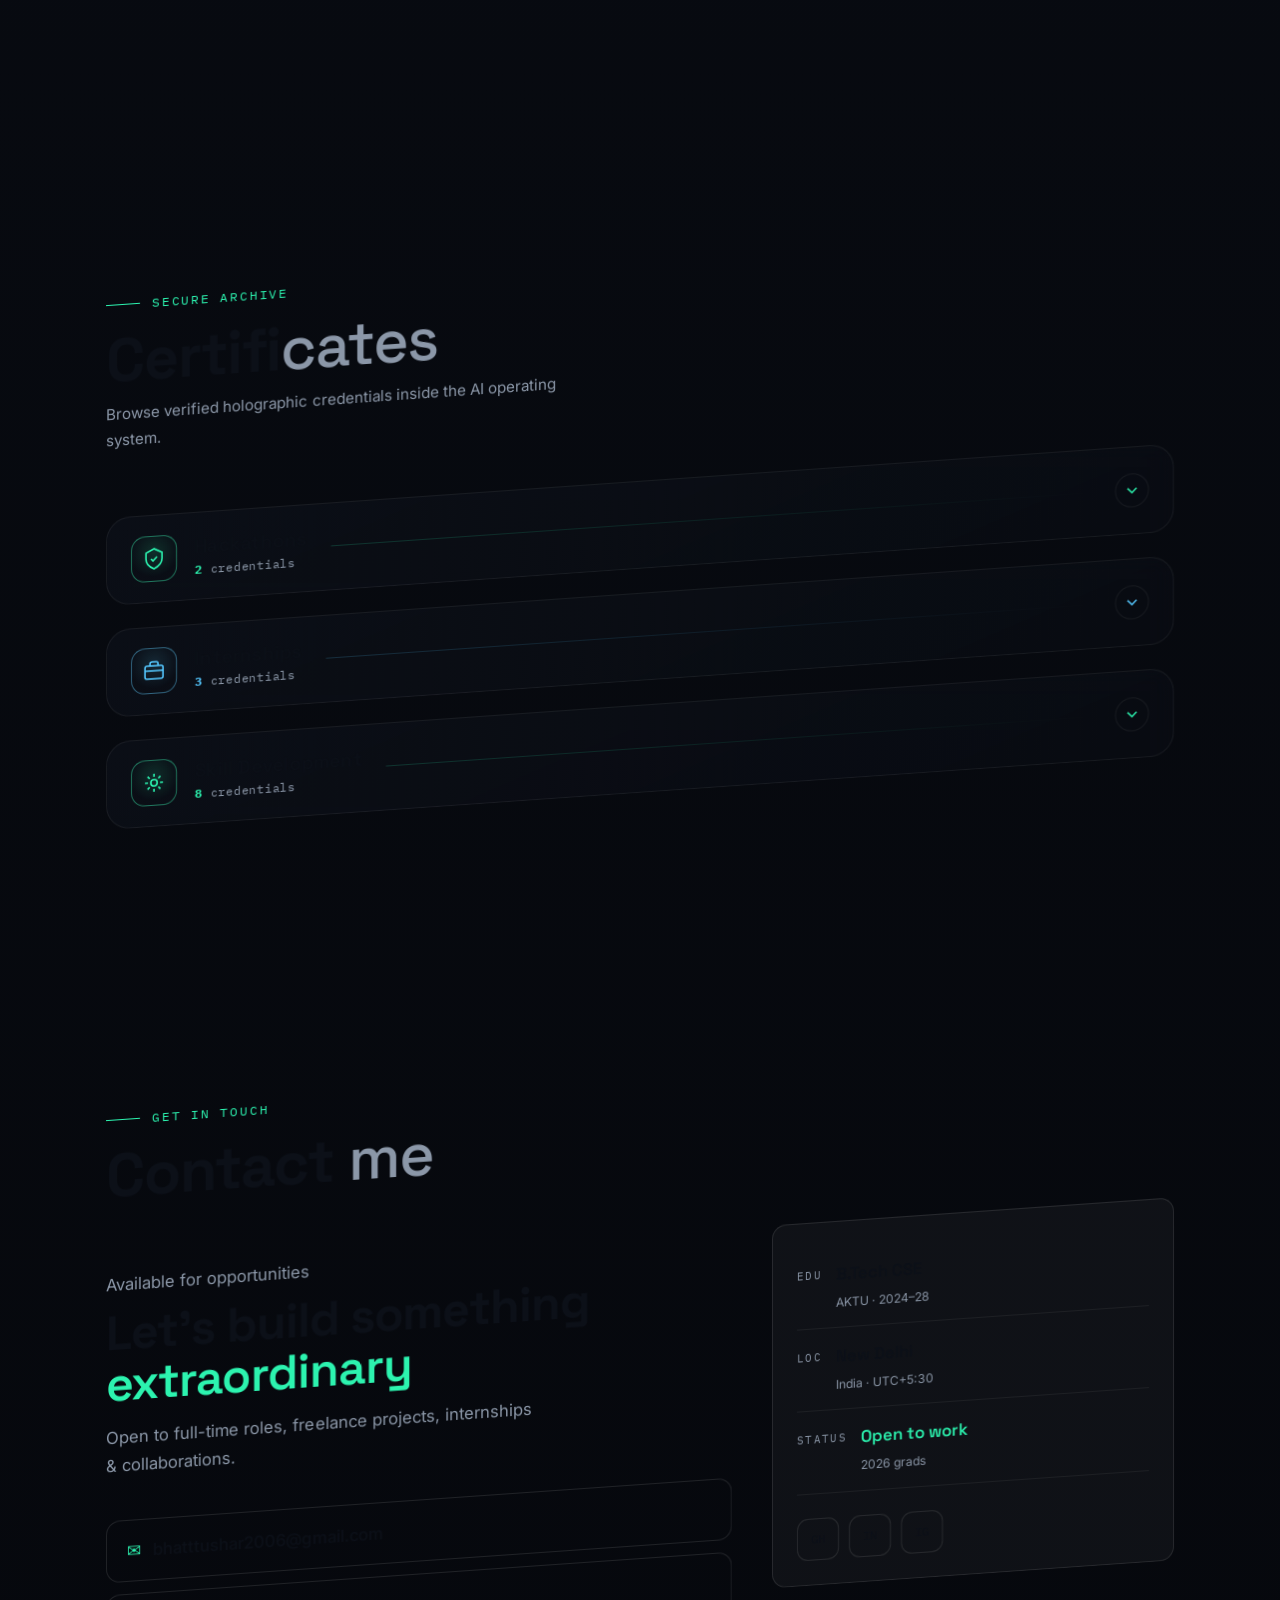
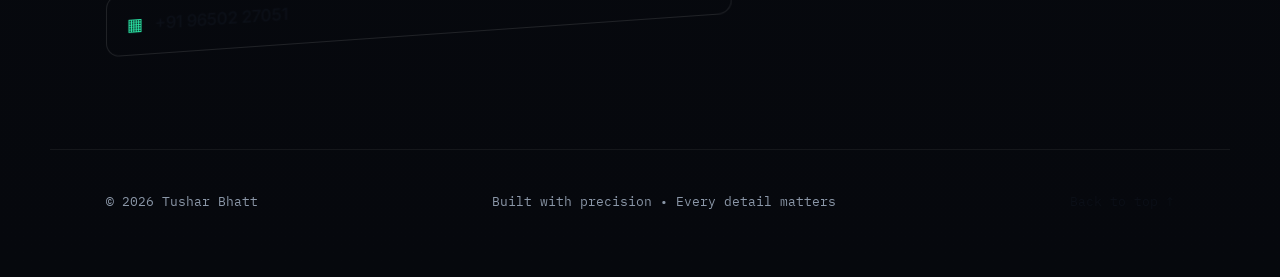
==== commit 9addc2ba: "Fix incorrect image reference for CodeSoft certificate" ====
--- a/index.html
+++ b/index.html
@@ -407,7 +407,7 @@
                   class="exp-chip">Model Evaluation</span>
               </div>
               <button class="exp-cert" type="button" data-magnetic data-ripple
-                data-img="images/certificates/hackathon/HackerRank.jpeg" data-title="Artificial Intelligence Internship"
+                data-img="images/certificates/internships/Tushar Bhatt codesoft.webp" data-title="Artificial Intelligence Internship"
                 data-issuer="CodeSoft" data-date="2026" data-cat="Internship" data-type="Artificial Intelligence"
                 data-skills="Python,Machine Learning,Artificial Intelligence,Data Analysis,Model Evaluation"
                 data-desc="Successfully completed a four-week Artificial Intelligence Internship at CodeSoft from 5 June 2026 to 5 July 2026. Demonstrated exceptional dedication and technical skills while contributing to AI-focused tasks and projects, strengthening practical knowledge of machine learning concepts and real-world AI applications.">
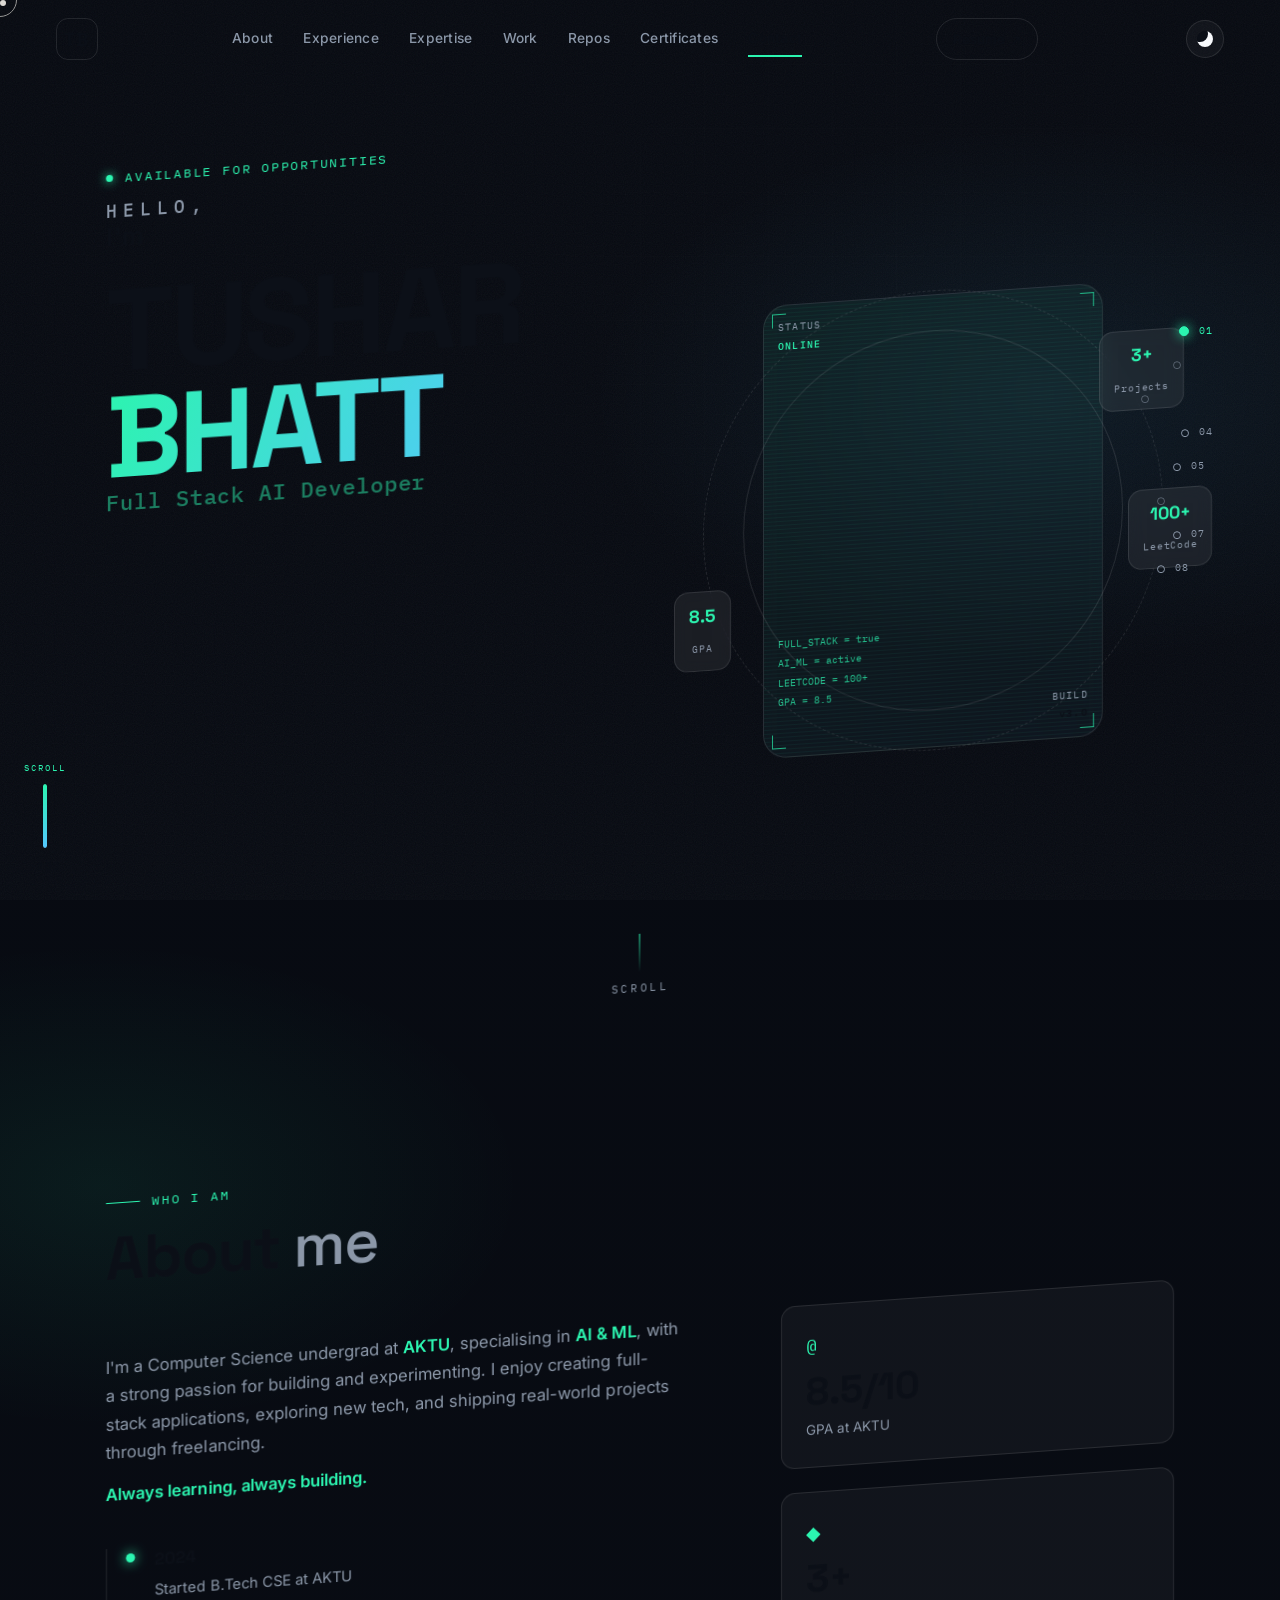
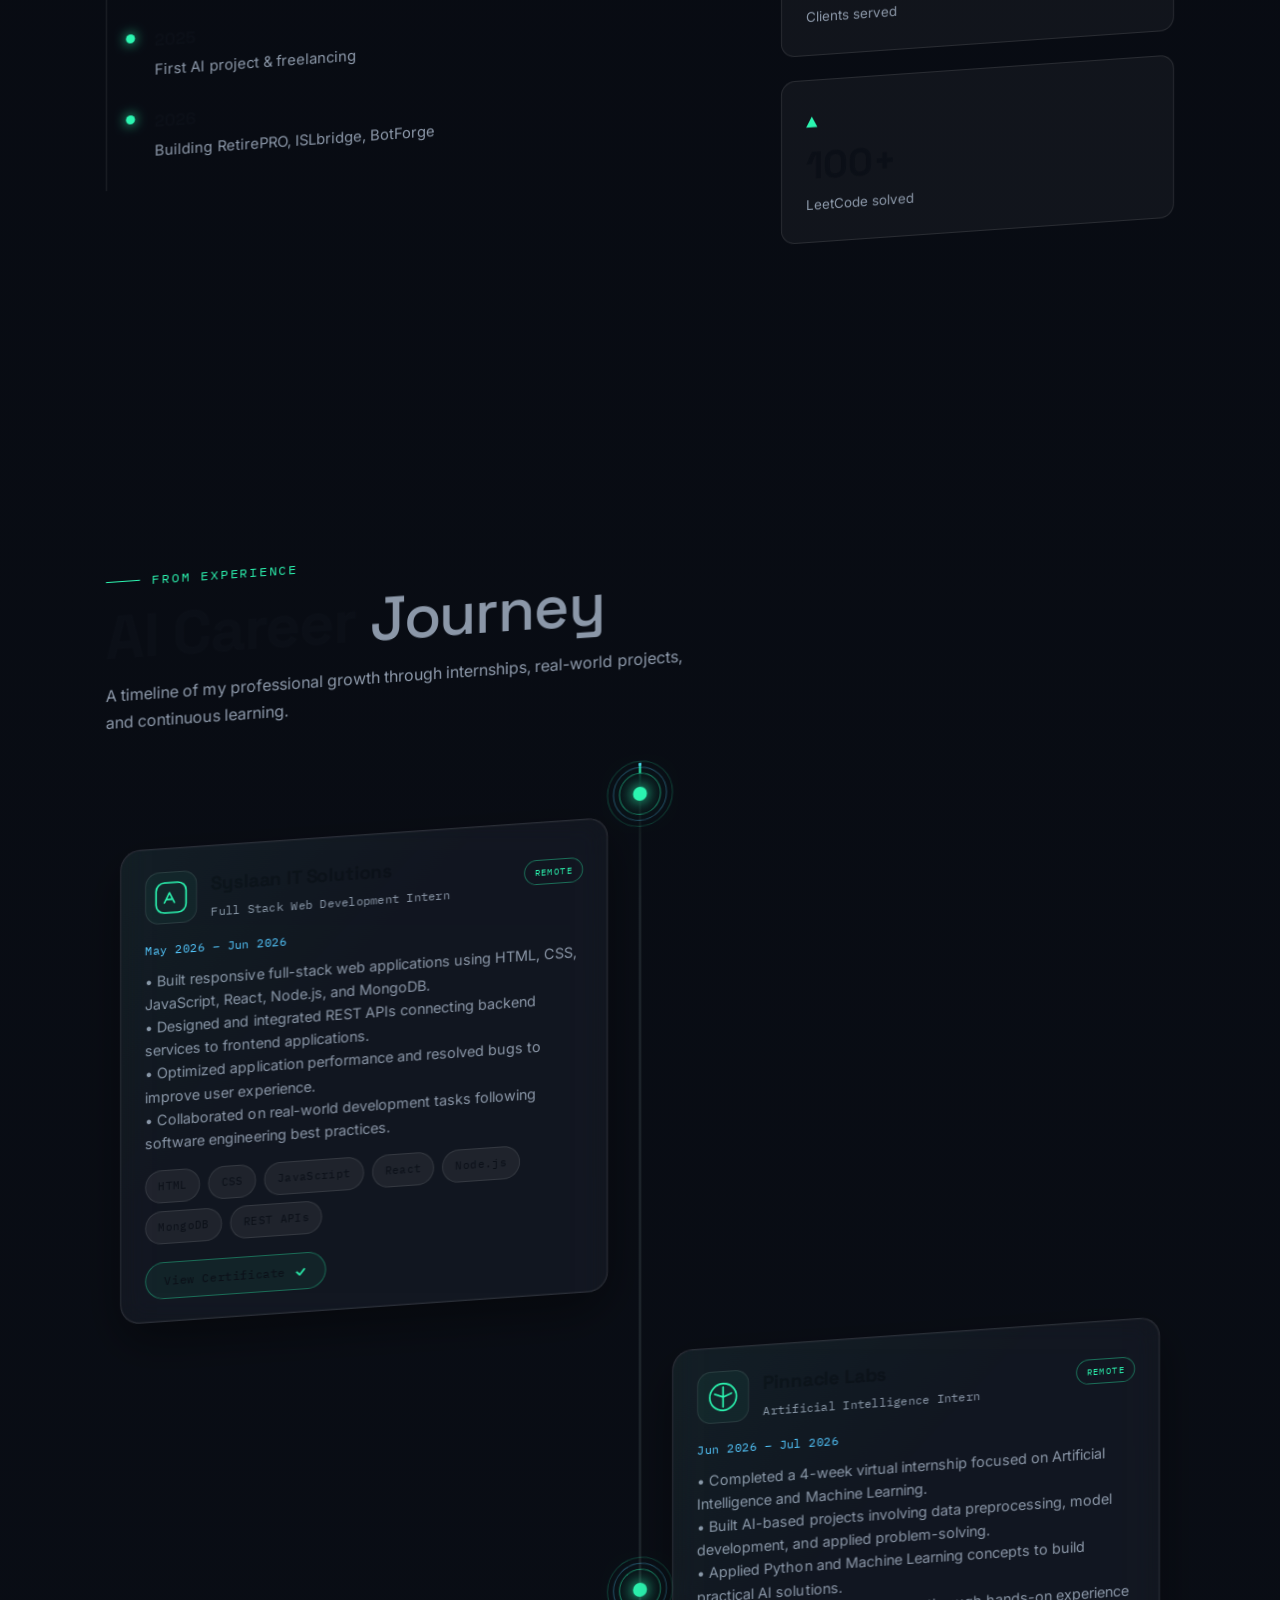
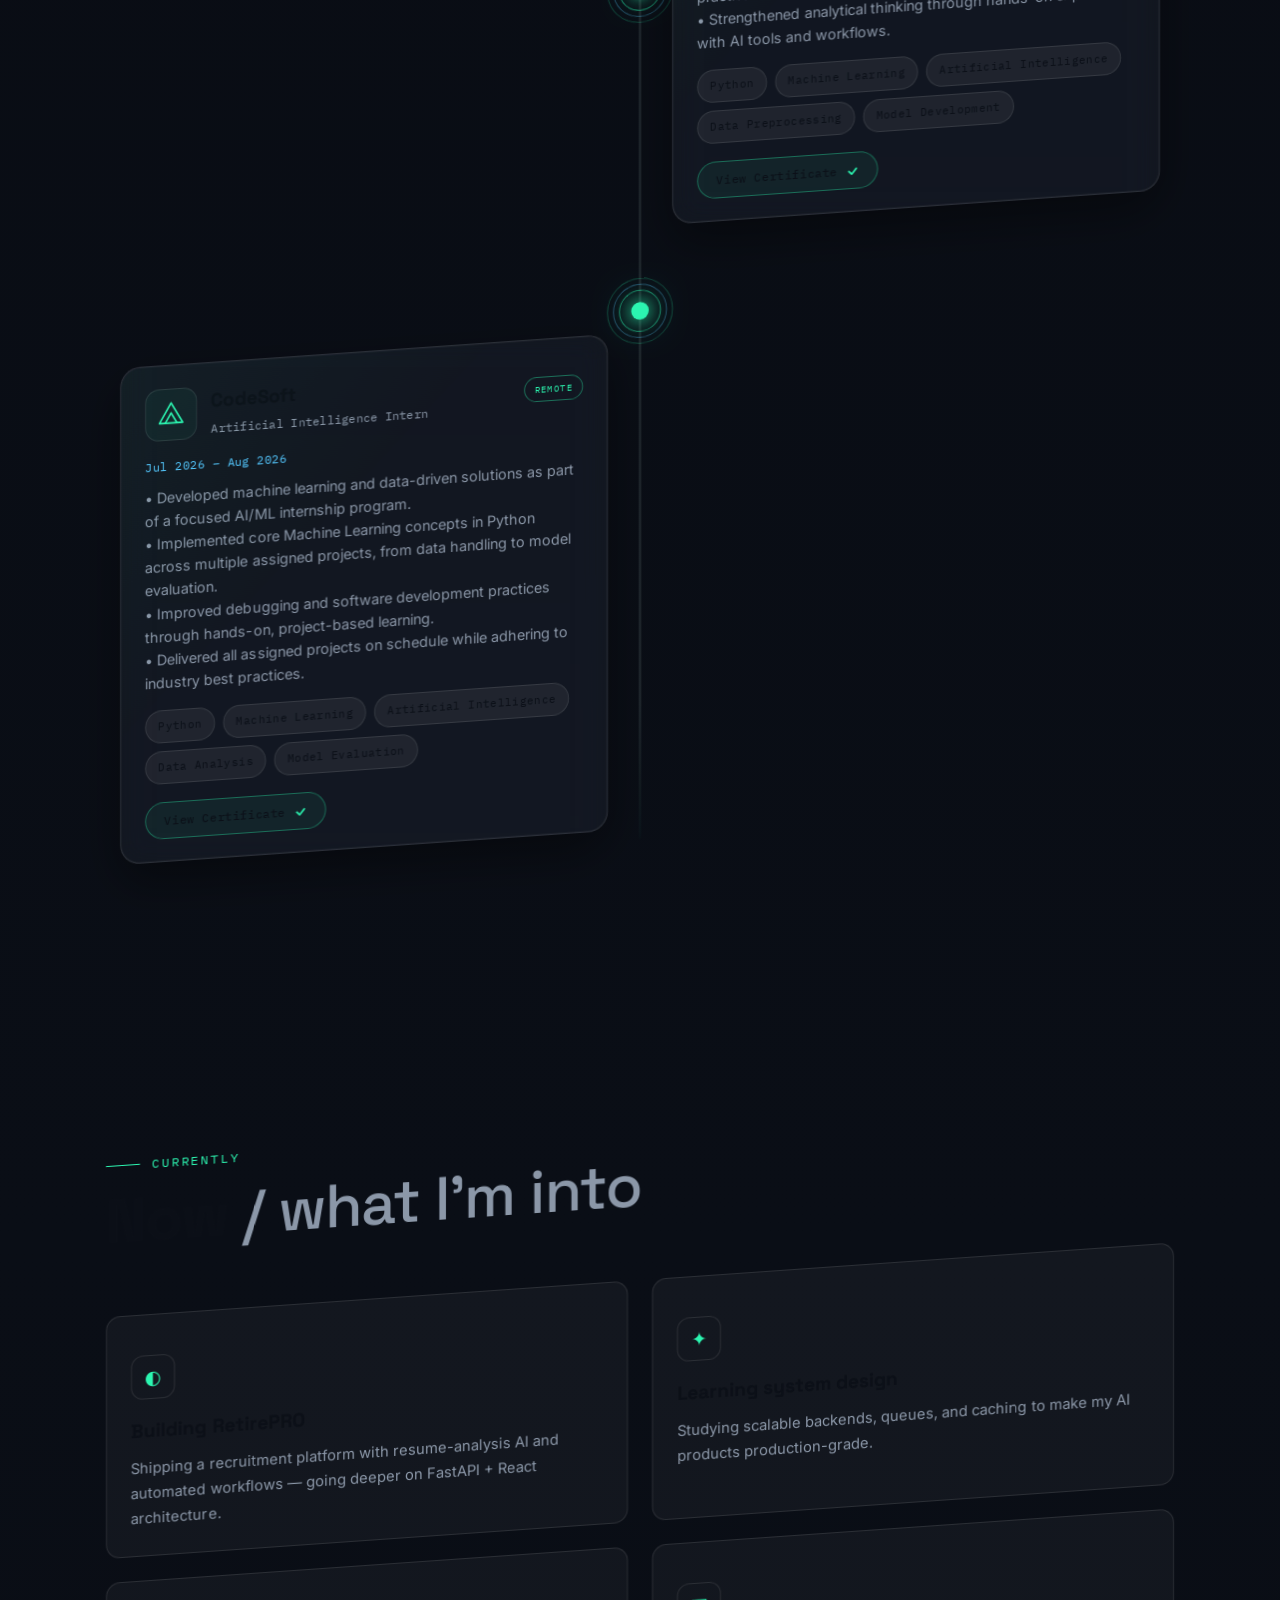
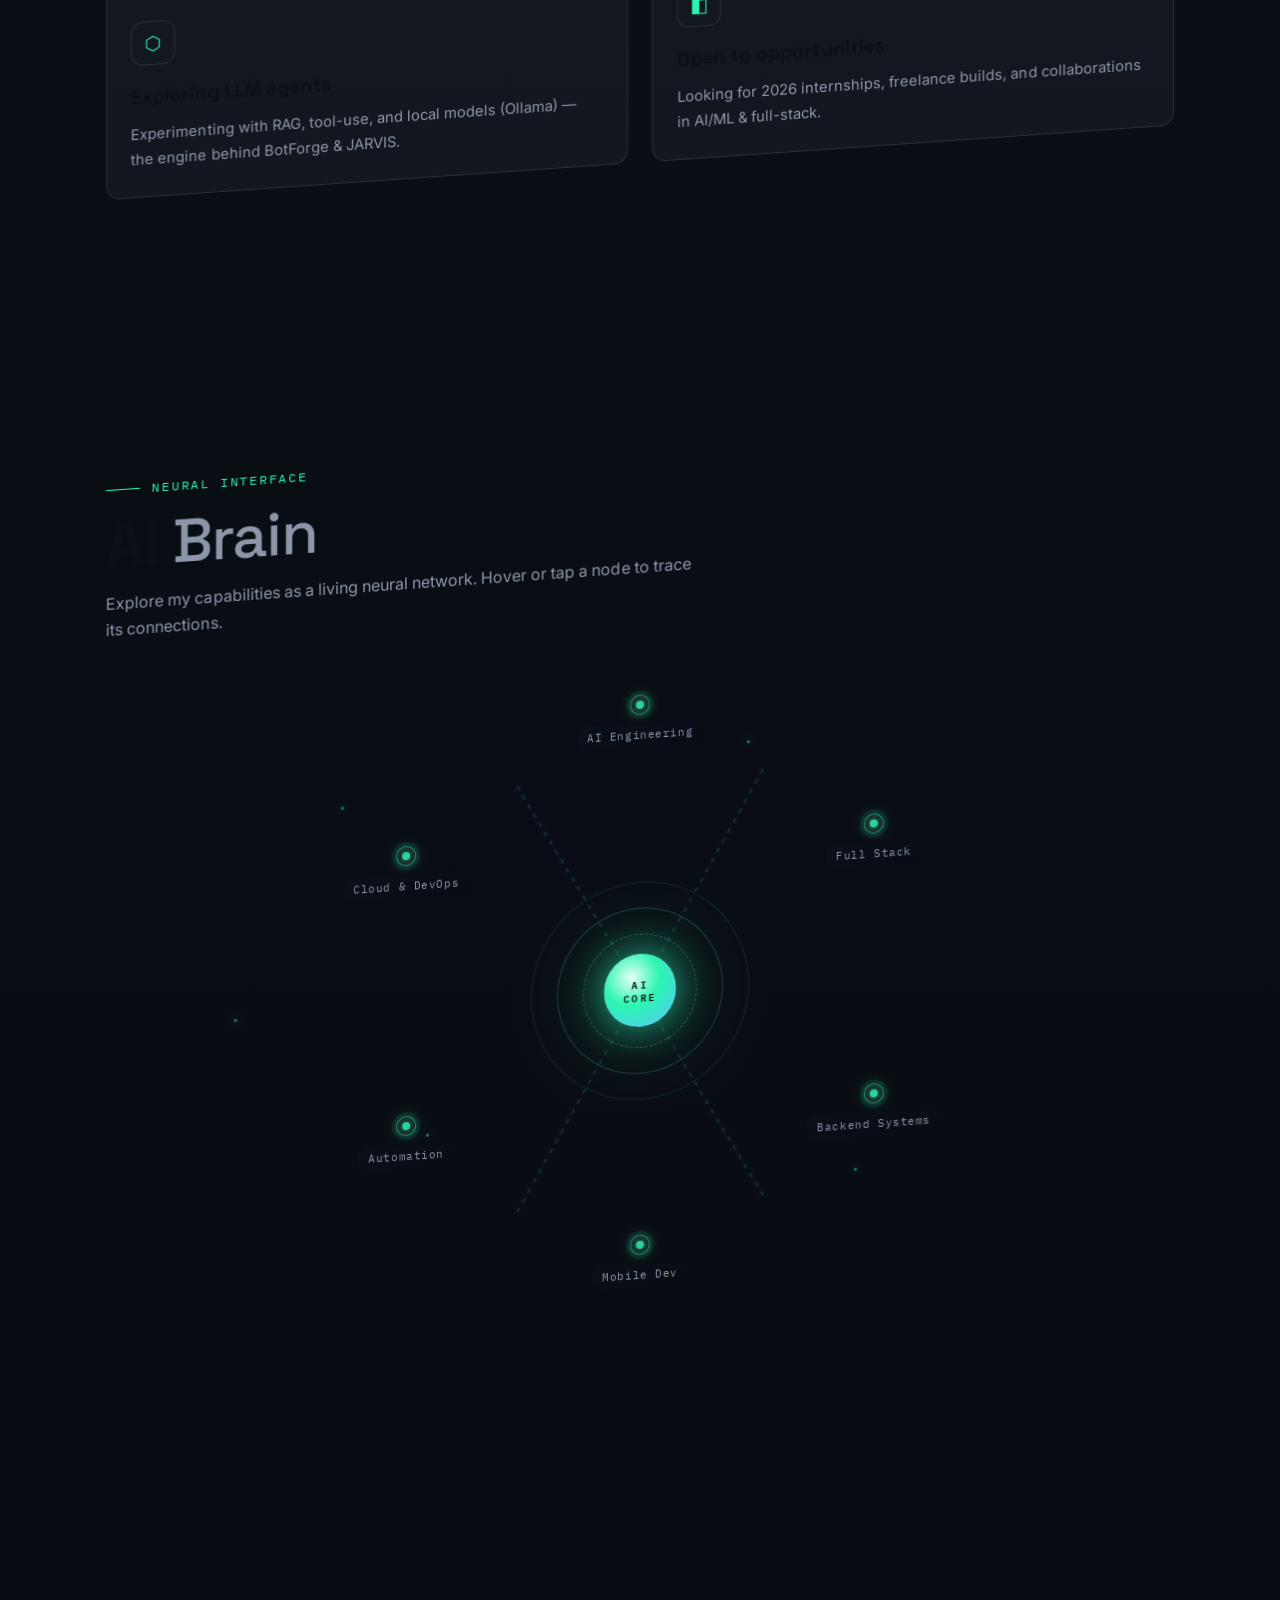
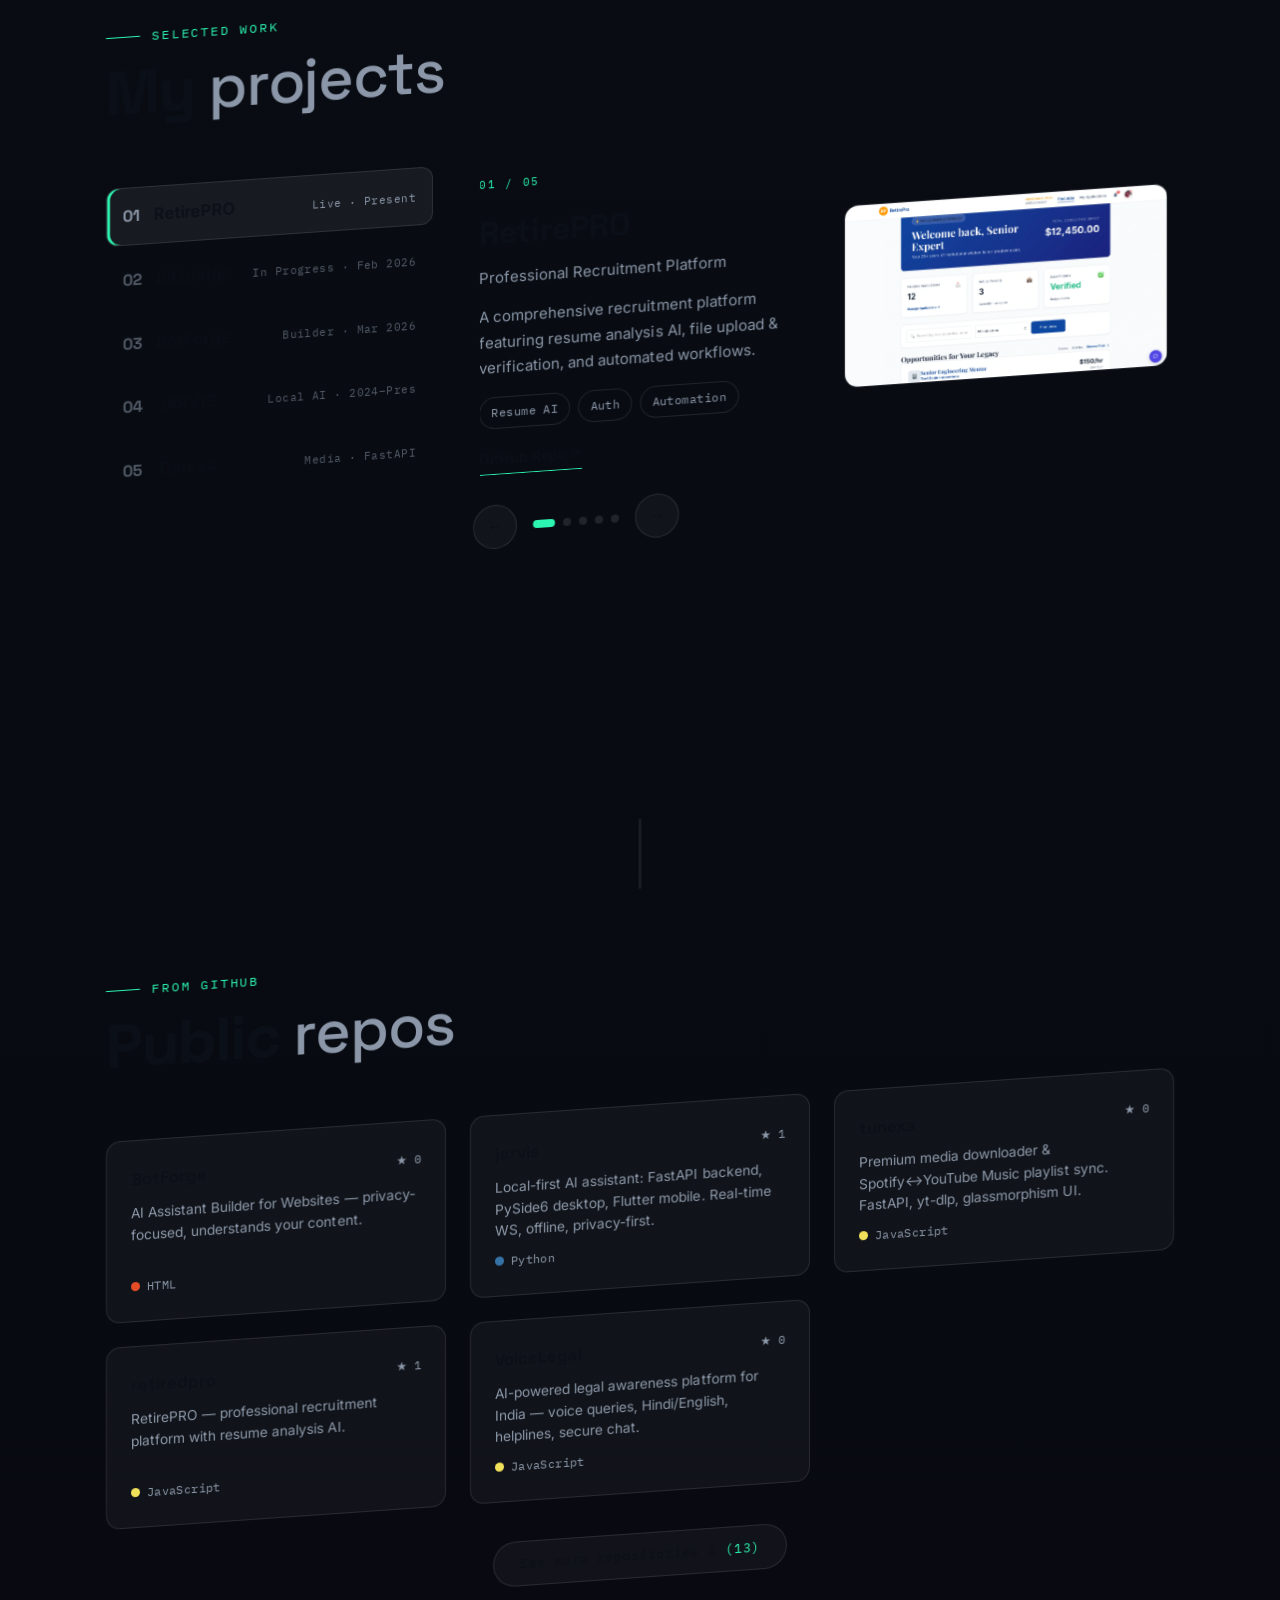
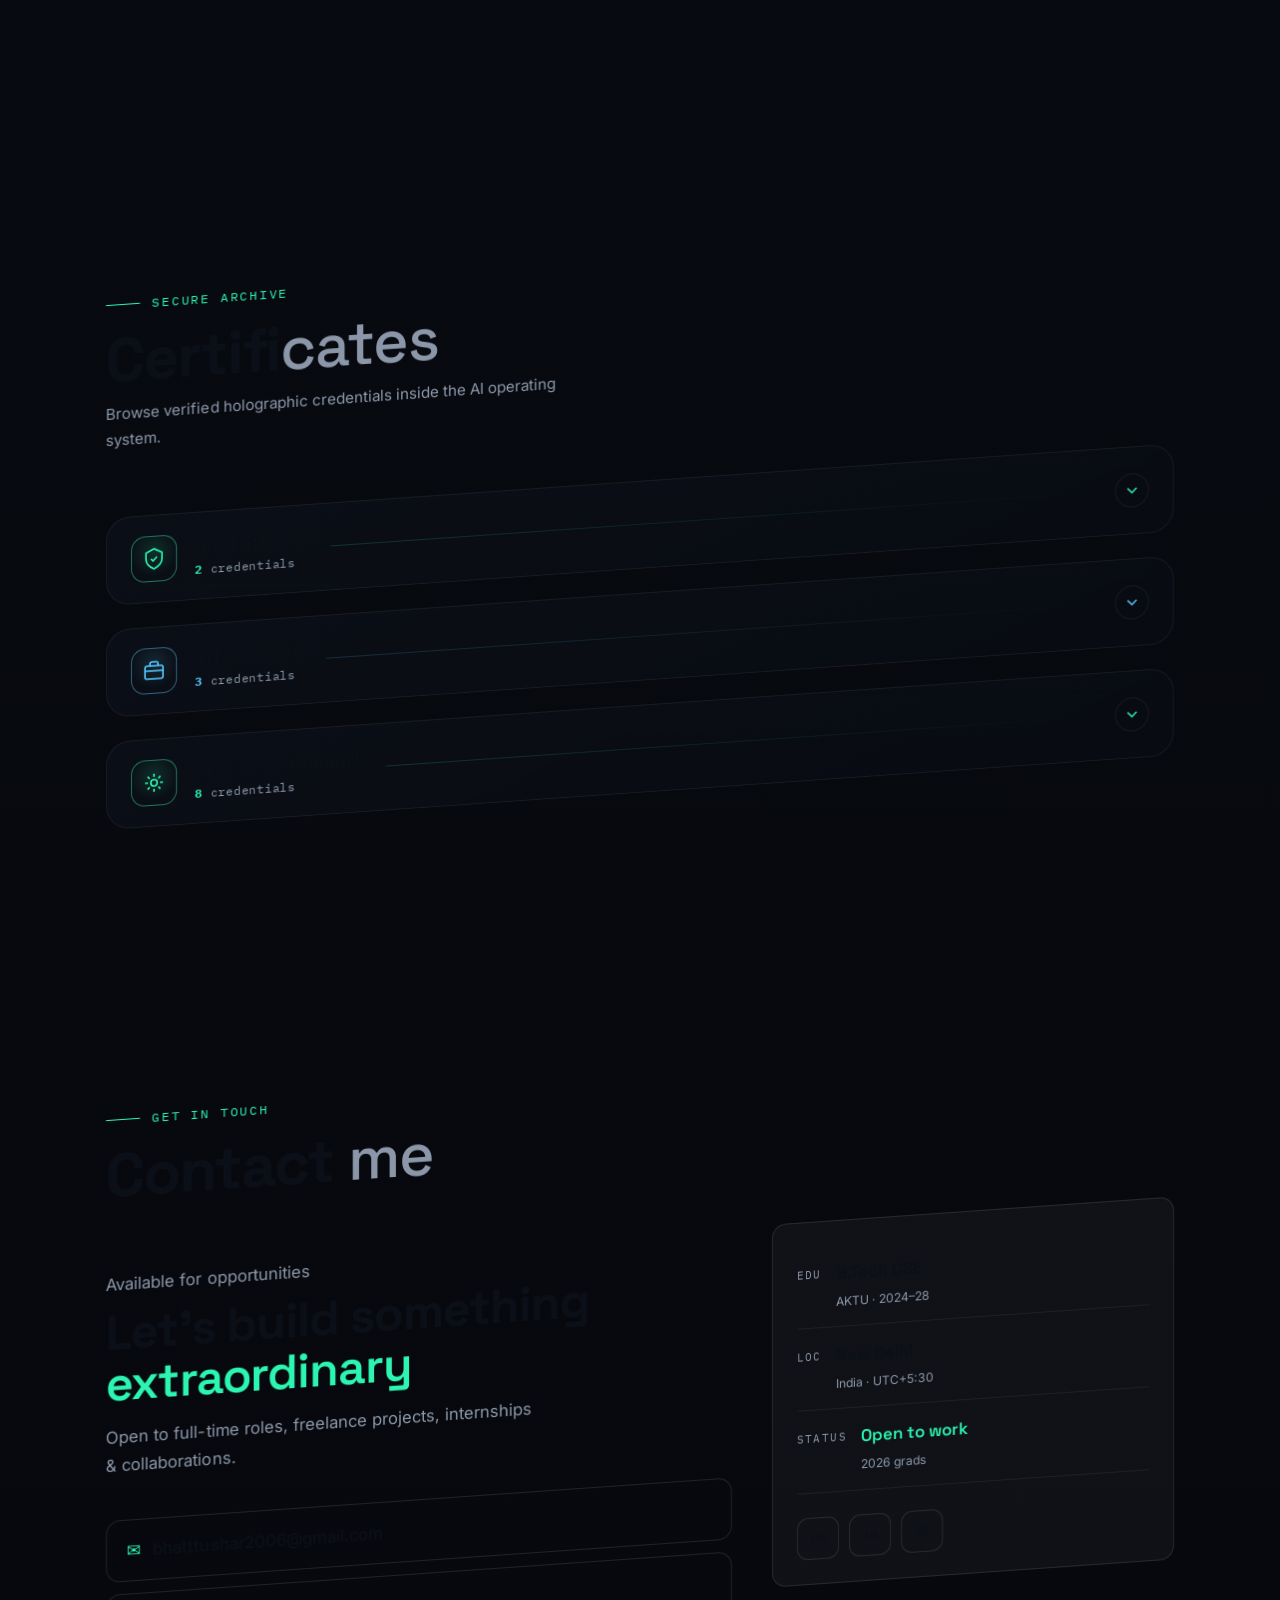
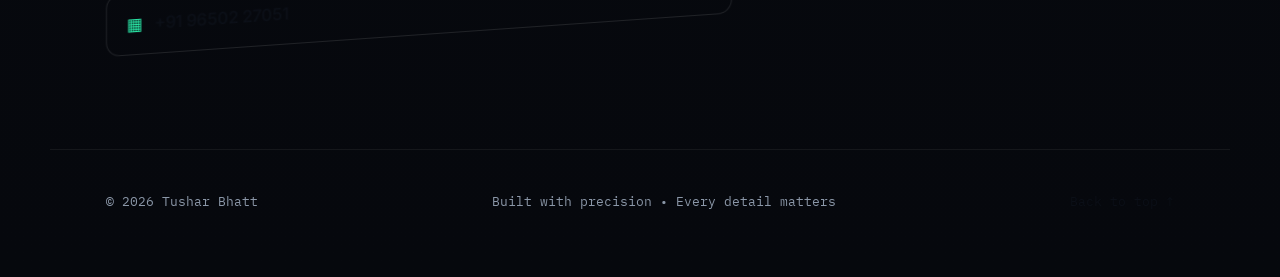
==== commit ad421059: "Rename image files to remove spaces to prevent Safari and CDN loading issues" ====
--- a/index.html
+++ b/index.html
@@ -407,7 +407,7 @@
                   class="exp-chip">Model Evaluation</span>
               </div>
               <button class="exp-cert" type="button" data-magnetic data-ripple
-                data-img="images/certificates/internships/Tushar Bhatt codesoft.webp" data-title="Artificial Intelligence Internship"
+                data-img="images/certificates/internships/Tushar-Bhatt-codesoft.webp" data-title="Artificial Intelligence Internship"
                 data-issuer="CodeSoft" data-date="2026" data-cat="Internship" data-type="Artificial Intelligence"
                 data-skills="Python,Machine Learning,Artificial Intelligence,Data Analysis,Model Evaluation"
                 data-desc="Successfully completed a four-week Artificial Intelligence Internship at CodeSoft from 5 June 2026 to 5 July 2026. Demonstrated exceptional dedication and technical skills while contributing to AI-focused tasks and projects, strengthening practical knowledge of machine learning concepts and real-world AI applications.">
@@ -1233,7 +1233,7 @@
               <article class="cert placeholder reveal" data-reveal data-title="Full Stack Development"
                 data-issuer="Syslaan IT Solutions" data-date="2026" data-cat="Internship" data-type="Internship"
                 data-skills="React,FastAPI,REST APIs,PostgreSQL" data-tech="React,FastAPI,PostgreSQL"
-                data-img="images/certificates/internships/Tushar Bhatt Syslaan.webp"
+                data-img="images/certificates/internships/Tushar-Bhatt-Syslaan.webp"
                 data-desc="Completed a Full Stack Development internship at Syslaan IT Solutions, building production features with React and FastAPI and integrating PostgreSQL-backed REST APIs.">
                 <div class="cert-inner">
                   <div class="cert-face cert-front">
@@ -1244,7 +1244,7 @@
                         <div class="holo-hud" aria-hidden="true"></div>
                         <span class="holo-particle p1"></span><span class="holo-particle p2"></span><span
                           class="holo-particle p3"></span>
-                        <img src="images/certificates/internships/Tushar Bhatt Syslaan.webp"
+                        <img src="images/certificates/internships/Tushar-Bhatt-Syslaan.webp"
                           alt="Syslaan Internship Certificate" loading="lazy" />
                       </div>
                       <span class="cert-corner tl"></span><span class="cert-corner tr"></span>
@@ -1282,7 +1282,7 @@
               <article class="cert placeholder reveal" data-reveal data-title="Artificial Intelligence Internship"
                 data-issuer="CodeSoft" data-date="2026" data-cat="Internship" data-type="Internship"
                 data-skills="Machine Learning,Model Evaluation,Data Analysis" data-tech="Python,ML,AI"
-                data-img="images/certificates/internships/Tushar Bhatt codesoft.webp"
+                data-img="images/certificates/internships/Tushar-Bhatt-codesoft.webp"
                 data-desc="Worked as an AI / ML Engineering intern at CodeSoft, training and evaluating machine-learning models and running data analysis on real datasets.">
                 <div class="cert-inner">
                   <div class="cert-face cert-front">
@@ -1293,7 +1293,7 @@
                         <div class="holo-hud" aria-hidden="true"></div>
                         <span class="holo-particle p1"></span><span class="holo-particle p2"></span><span
                           class="holo-particle p3"></span>
-                        <img src="images/certificates/internships/Tushar Bhatt codesoft.webp"
+                        <img src="images/certificates/internships/Tushar-Bhatt-codesoft.webp"
                           alt="Codesoft Internship Certificate" loading="lazy" />
                       </div>
                       <span class="cert-corner tl"></span><span class="cert-corner tr"></span>
@@ -1330,7 +1330,7 @@
               <article class="cert placeholder reveal" data-reveal data-title="Artificial Intelligence Internship"
                 data-issuer="Pinnacle Labs" data-date="2026" data-cat="Internship" data-type="Internship"
                 data-skills="AI,Machine Learning,Data Analysis" data-tech="AI,Machine Learning,Data Analysis"
-                data-img="images/certificates/internships/Tushar Bhatt pinnacle.webp"
+                data-img="images/certificates/internships/Tushar-Bhatt-pinnacle.webp"
                 data-desc="Worked as a AI intern at Pinnacle Labs, training and evaluating machine-learning models and running data analysis on real datasets.">
                 <div class="cert-inner">
                   <div class="cert-face cert-front">
@@ -1341,7 +1341,7 @@
                         <div class="holo-hud" aria-hidden="true"></div>
                         <span class="holo-particle p1"></span><span class="holo-particle p2"></span><span
                           class="holo-particle p3"></span>
-                        <img src="images/certificates/internships/Tushar Bhatt pinnacle.webp"
+                        <img src="images/certificates/internships/Tushar-Bhatt-pinnacle.webp"
                           alt="Pinnacle Labs Internship Certificate" loading="lazy" />
                       </div>
                       <span class="cert-corner tl"></span><span class="cert-corner tr"></span>
@@ -1554,7 +1554,7 @@
               <article class="cert reveal" data-reveal data-title="Complete CSS" data-issuer="KnowledgeGate"
                 data-date="2026" data-cat="Skill Development" data-type="Course"
                 data-skills="CSS,Flexbox,Grid,Animations" data-tech="CSS,HTML"
-                data-img="images/certificates/skill development/Complete CSS.webp"
+                data-img="images/certificates/skill development/Complete-CSS.webp"
                 data-desc="Completed the Complete CSS course on KnowledgeGate with a perfect score of 100%, mastering Flexbox, Grid, animations, and modern CSS techniques.">
                 <div class="cert-inner">
                   <div class="cert-face cert-front">
@@ -1565,7 +1565,7 @@
                         <div class="holo-hud" aria-hidden="true"></div>
                         <span class="holo-particle p1"></span><span class="holo-particle p2"></span><span
                           class="holo-particle p3"></span>
-                        <img src="images/certificates/skill development/Complete CSS.webp" alt="Complete CSS certificate"
+                        <img src="images/certificates/skill development/Complete-CSS.webp" alt="Complete CSS certificate"
                           loading="lazy" />
                       </div>
                       <span class="cert-corner tl"></span><span class="cert-corner tr"></span>
@@ -1603,7 +1603,7 @@
               <article class="cert reveal" data-reveal data-title="Complete HTML" data-issuer="KnowledgeGate"
                 data-date="2026" data-cat="Skill Development" data-type="Course"
                 data-skills="HTML,Semantic HTML,Forms,Accessibility" data-tech="HTML"
-                data-img="images/certificates/skill development/Complete HTML (1).webp"
+                data-img="images/certificates/skill development/Complete-HTML-(1).webp"
                 data-desc="Completed the Complete HTML course on KnowledgeGate, mastering semantic HTML, forms, accessibility, and modern web structure best practices.">
                 <div class="cert-inner">
                   <div class="cert-face cert-front">
@@ -1614,7 +1614,7 @@
                         <div class="holo-hud" aria-hidden="true"></div>
                         <span class="holo-particle p1"></span><span class="holo-particle p2"></span><span
                           class="holo-particle p3"></span>
-                        <img src="images/certificates/skill development/Complete HTML (1).webp"
+                        <img src="images/certificates/skill development/Complete-HTML-(1).webp"
                           alt="Complete HTML certificate" loading="lazy" />
                       </div>
                       <span class="cert-corner tl"></span><span class="cert-corner tr"></span>
@@ -1663,7 +1663,7 @@
                         <div class="holo-hud" aria-hidden="true"></div>
                         <span class="holo-particle p1"></span><span class="holo-particle p2"></span><span
                           class="holo-particle p3"></span>
-                        <img src="images/certificates/skill development/HCL GUVI Certification - r4qE197nW369X60T78.webp"
+                        <img src="images/certificates/skill development/HCL-GUVI-Certification---r4qE197nW369X60T78.webp"
                           alt="HCL GUVI SolidWorks certificate" loading="lazy" />
                       </div>
                       <span class="cert-corner tl"></span><span class="cert-corner tr"></span>
@@ -1750,7 +1750,7 @@
               <article class="cert reveal" data-reveal data-title="Python Programming" data-issuer="Beep Learning"
                 data-date="2026" data-cat="Skill Development" data-type="Course"
                 data-skills="Python,Programming,Problem Solving" data-tech="Python"
-                data-img="images/certificates/skill development/python certificate.webp"
+                data-img="images/certificates/skill development/python-certificate.webp"
                 data-desc="Earned a Certificate of Excellence from Beep Learning for successfully completing Python Programming and passing the skill test, recognised by 5000+ companies.">
                 <div class="cert-inner">
                   <div class="cert-face cert-front">
@@ -1761,7 +1761,7 @@
                         <div class="holo-hud" aria-hidden="true"></div>
                         <span class="holo-particle p1"></span><span class="holo-particle p2"></span><span
                           class="holo-particle p3"></span>
-                        <img src="images/certificates/skill development/python certificate.webp"
+                        <img src="images/certificates/skill development/python-certificate.webp"
                           alt="Python Programming certificate" loading="lazy" />
                       </div>
                       <span class="cert-corner tl"></span><span class="cert-corner tr"></span>
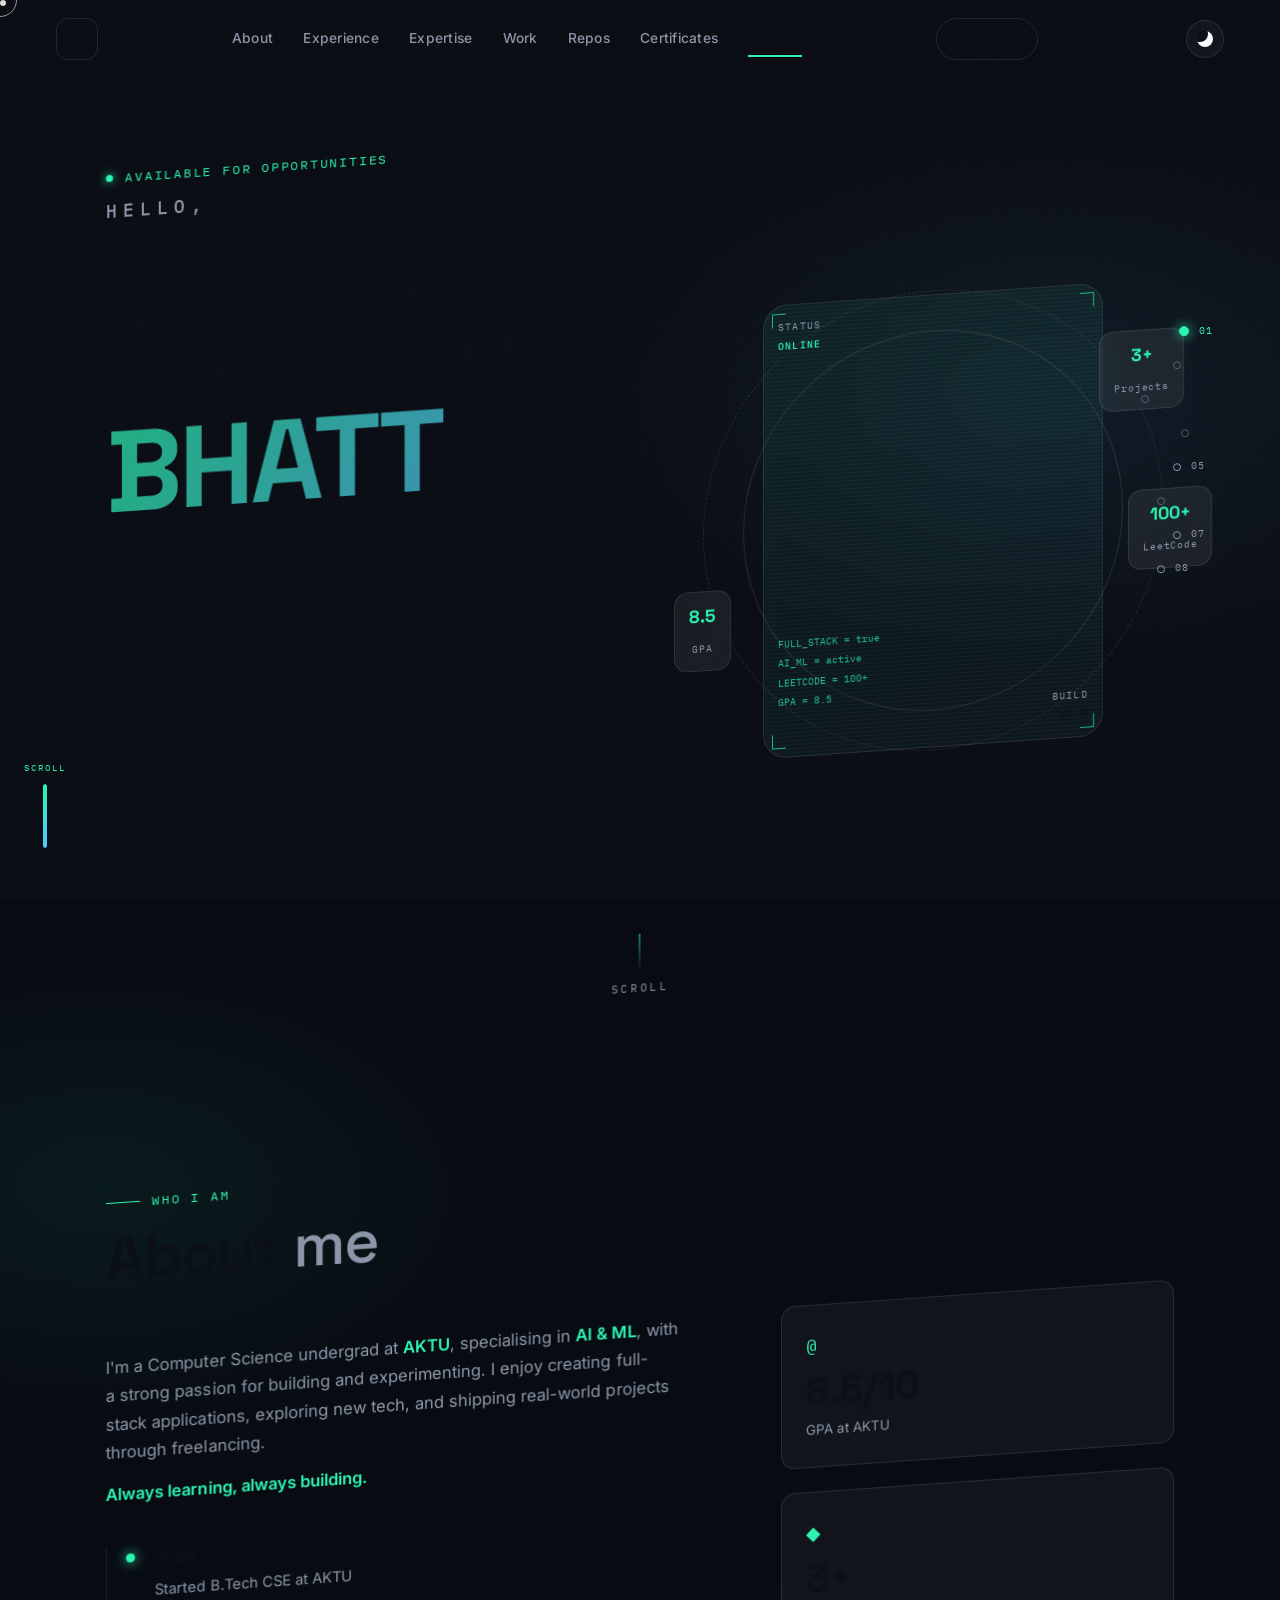
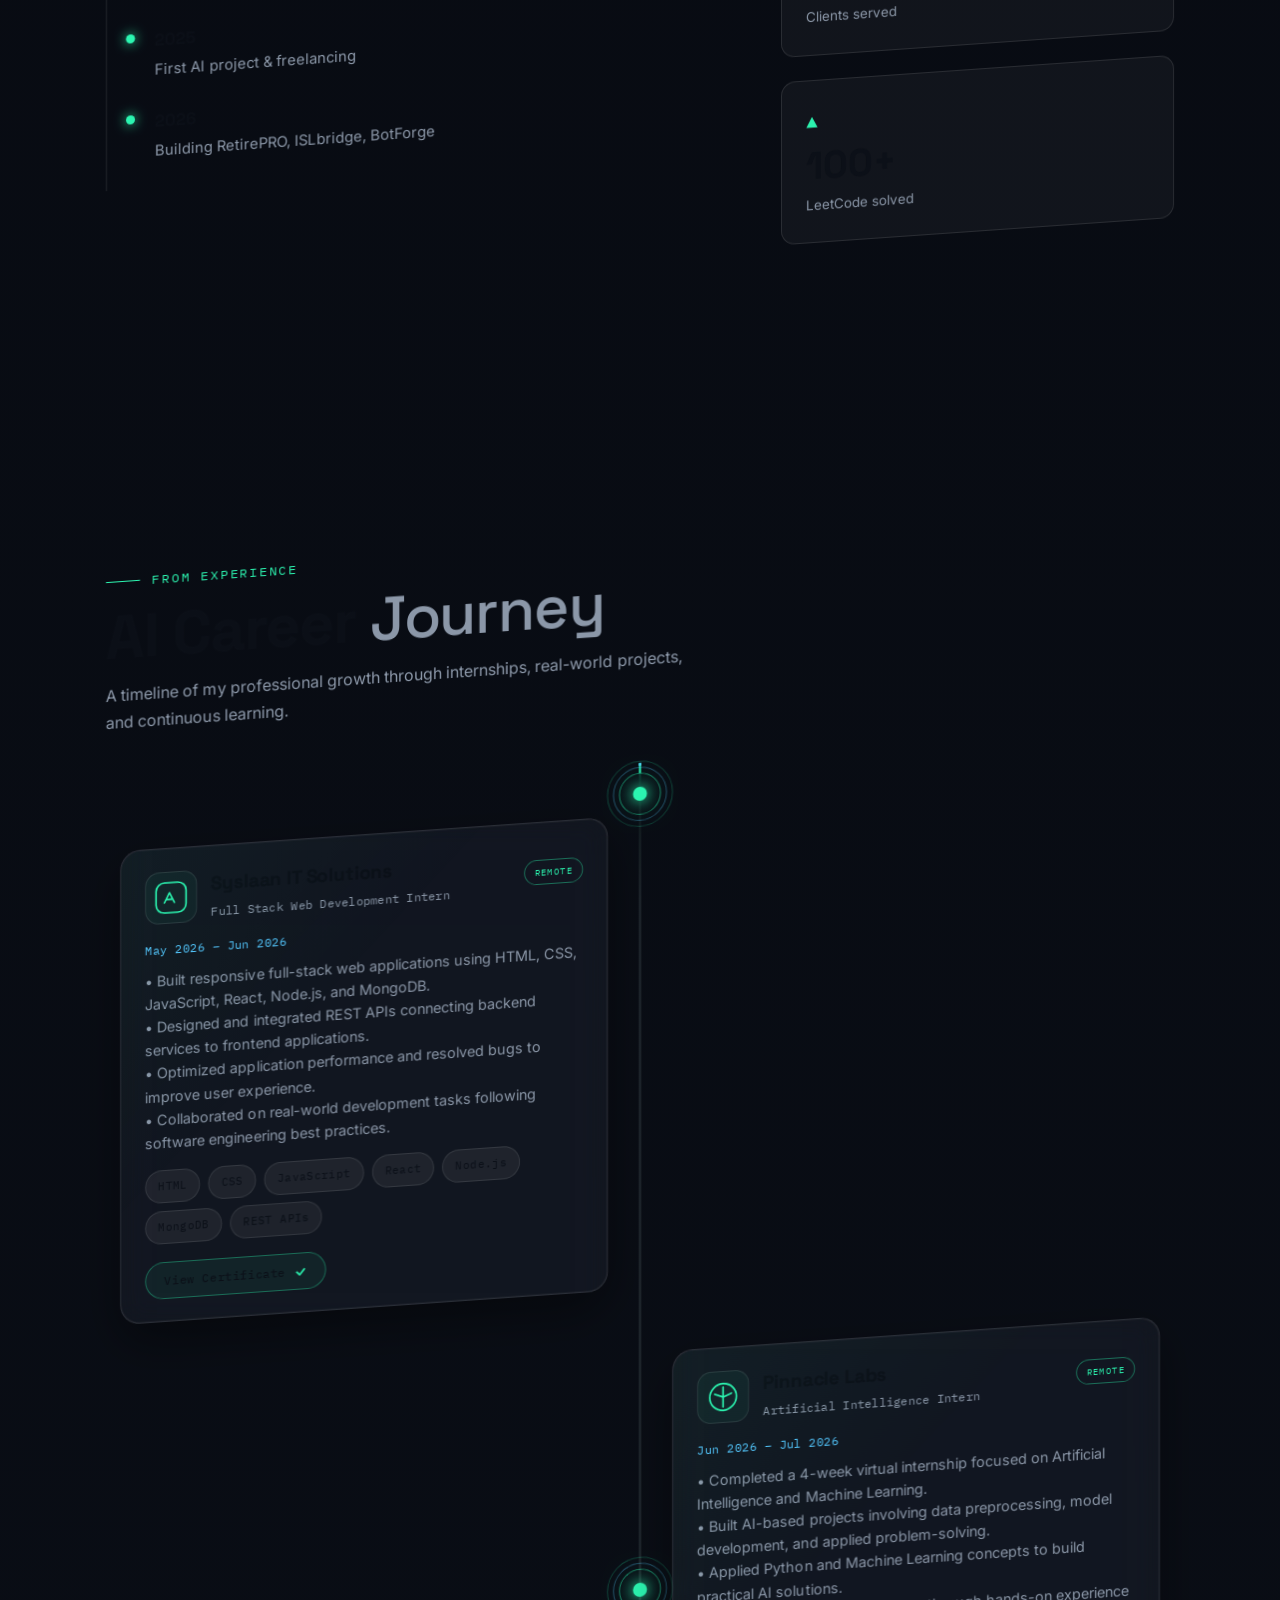
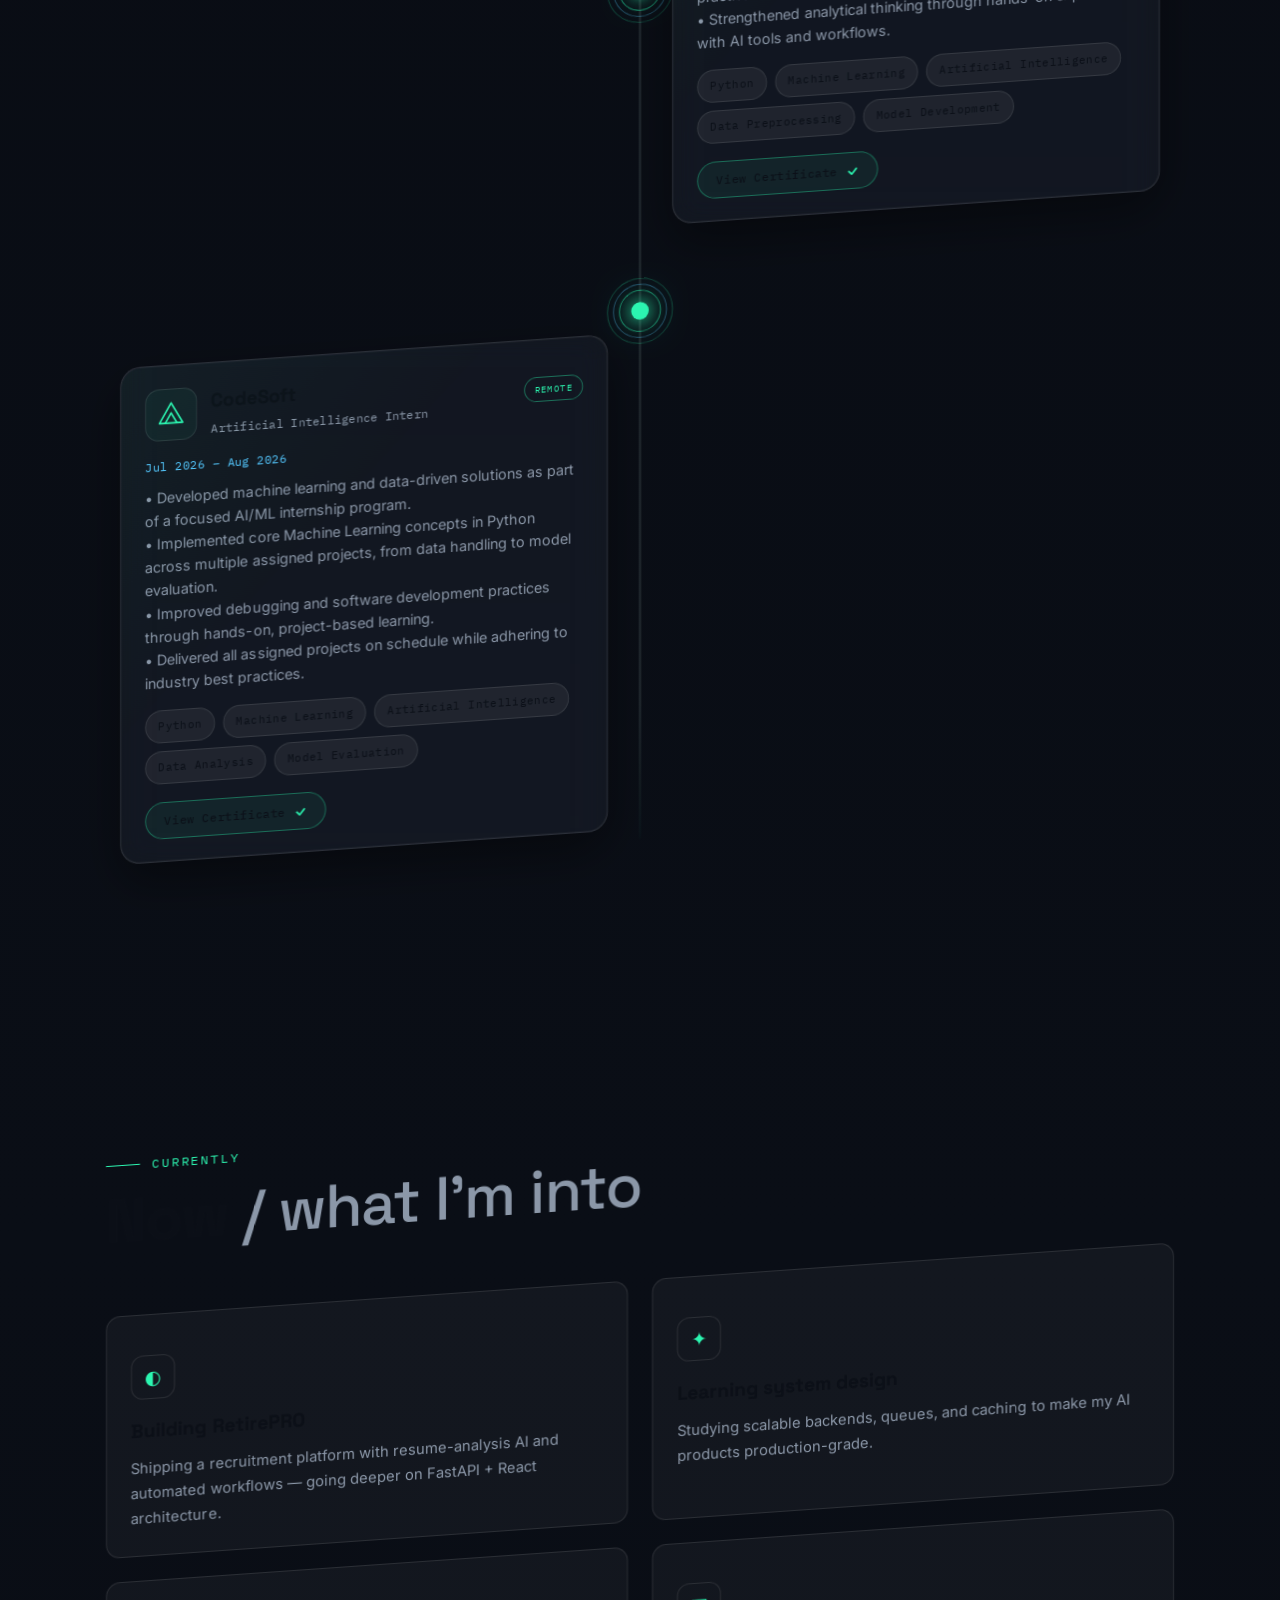
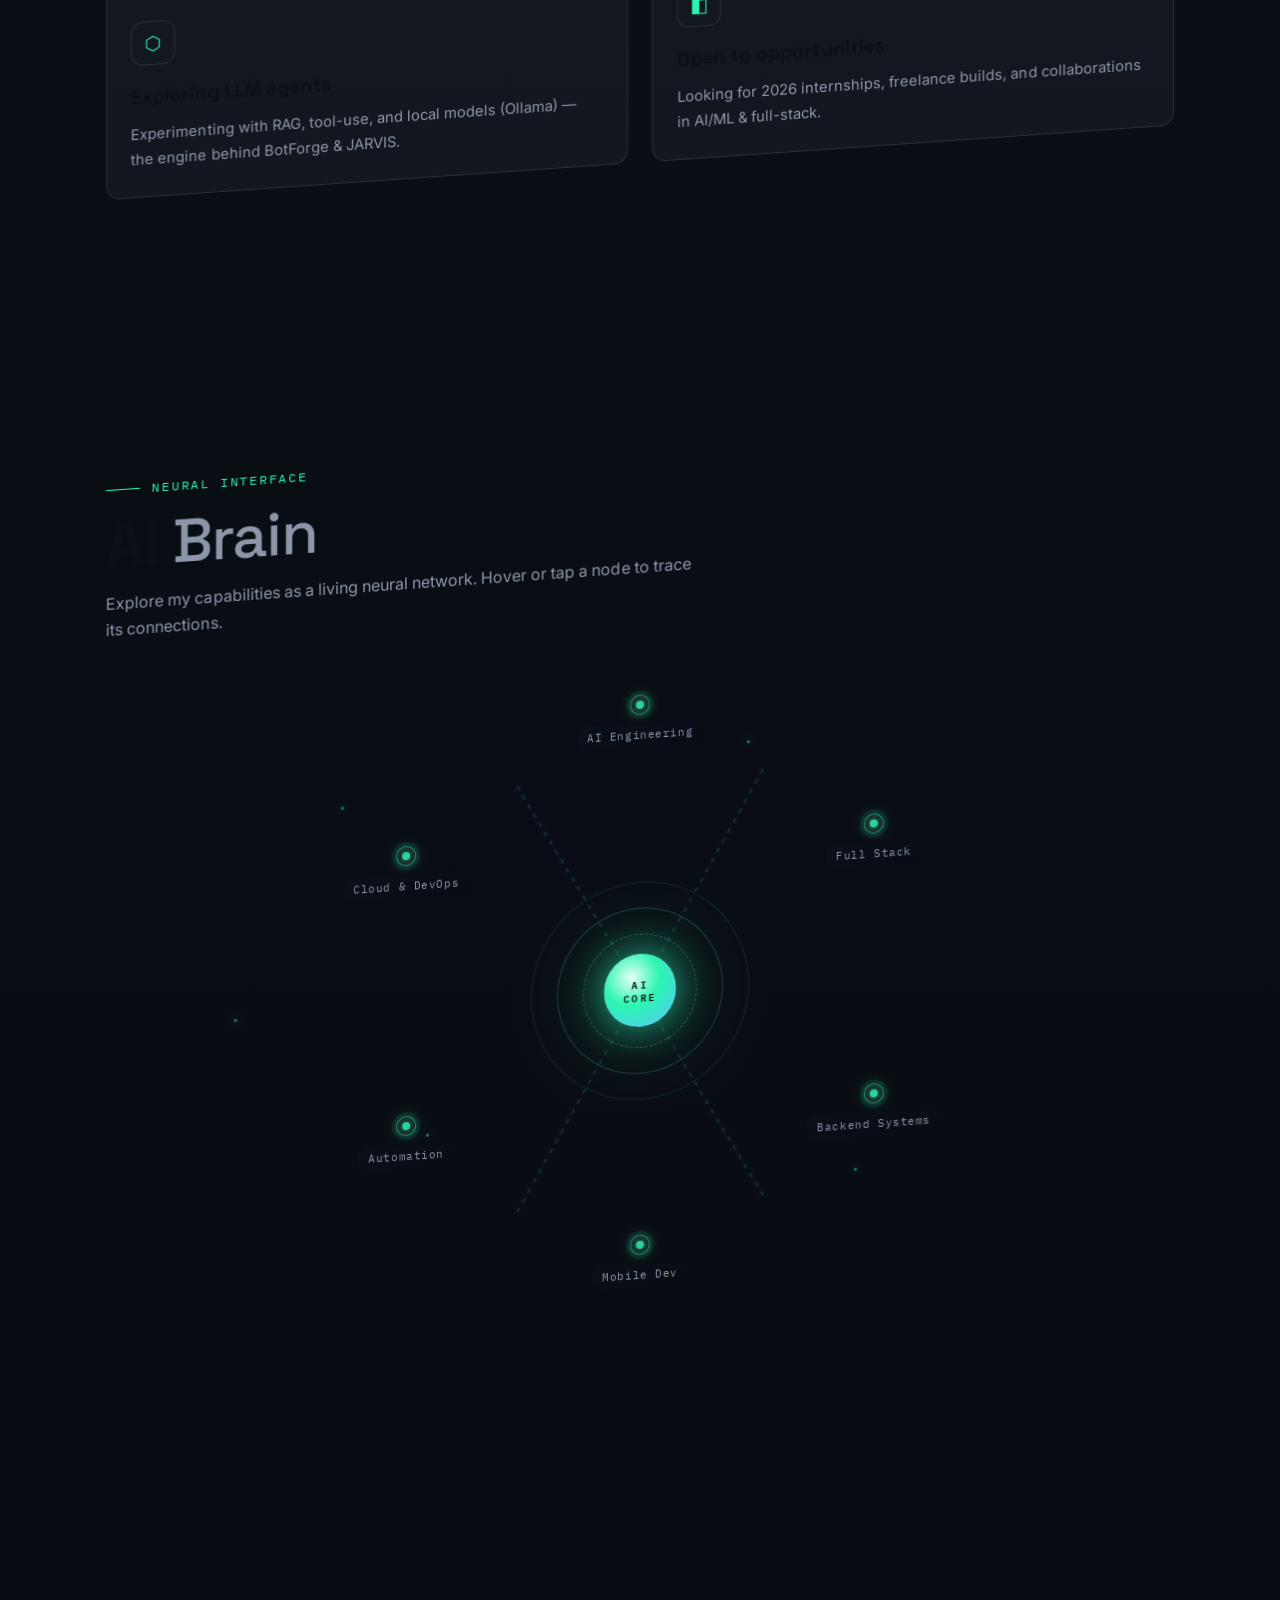
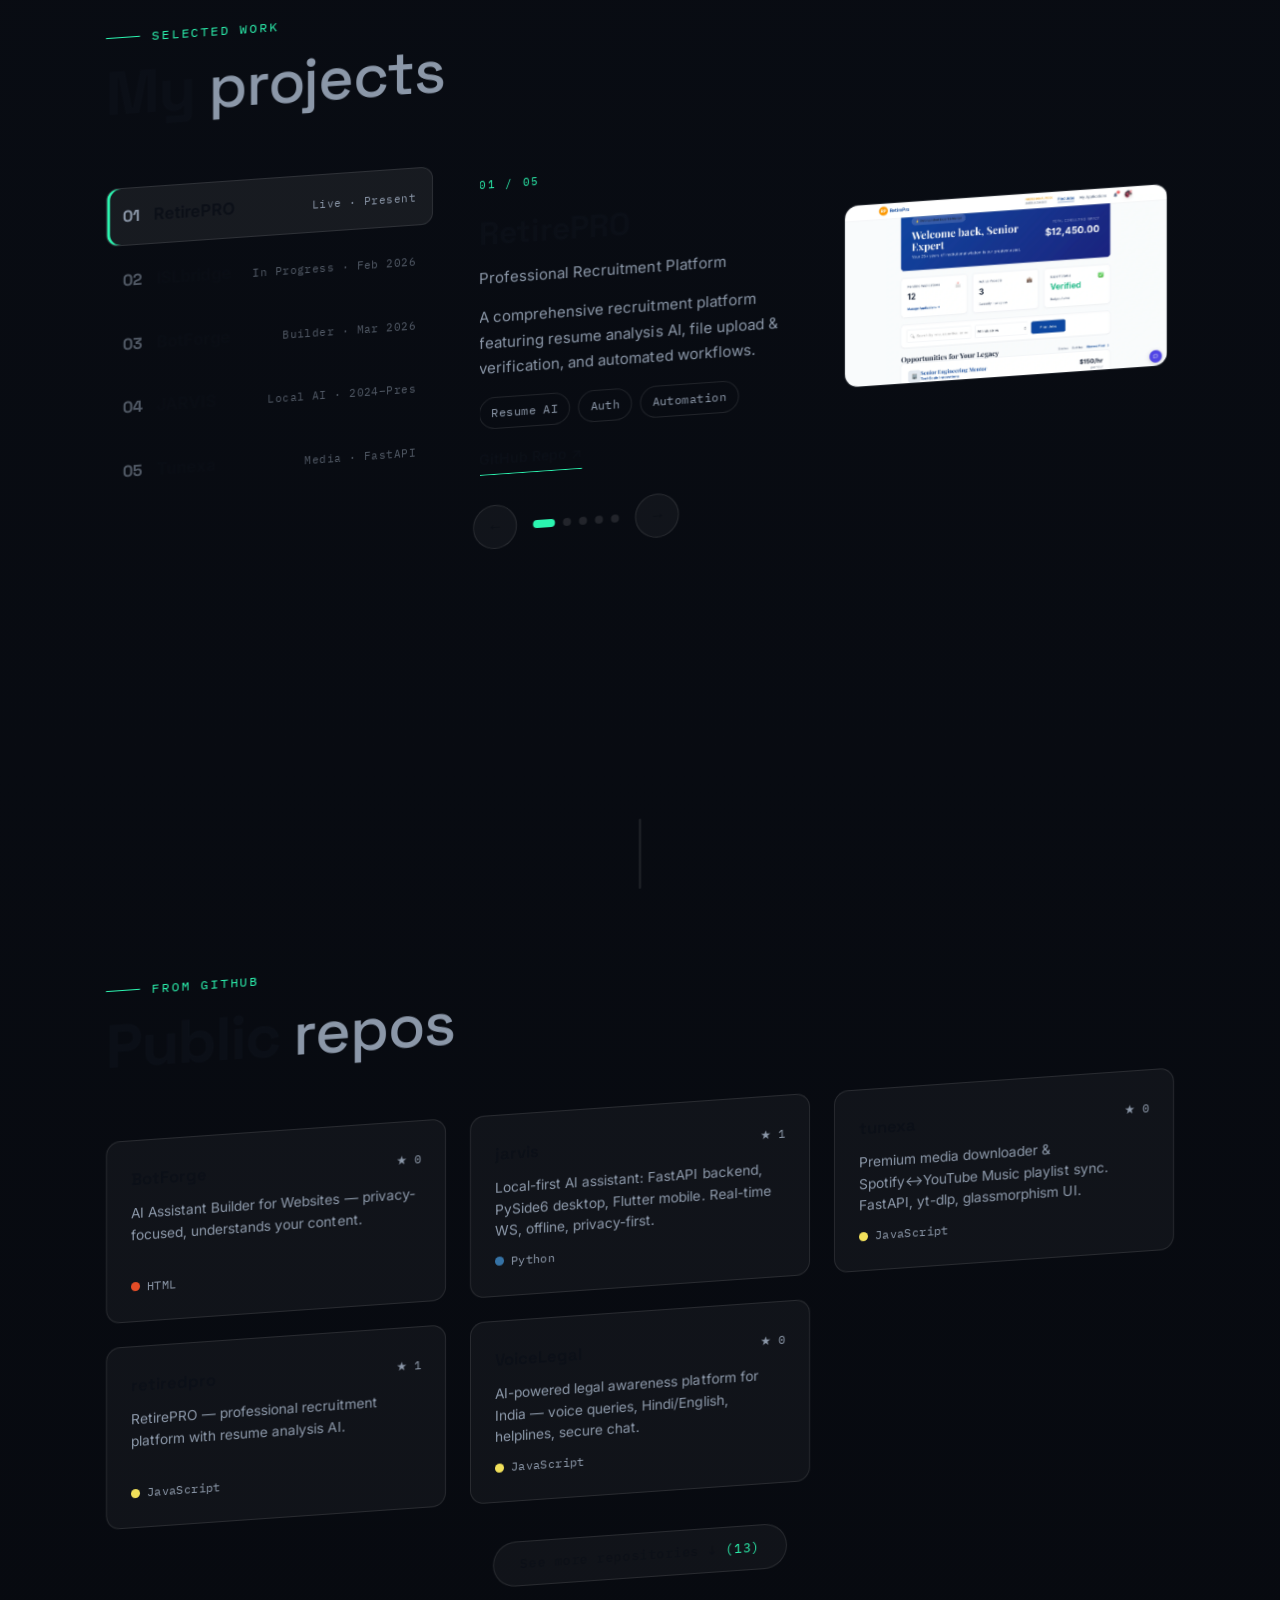
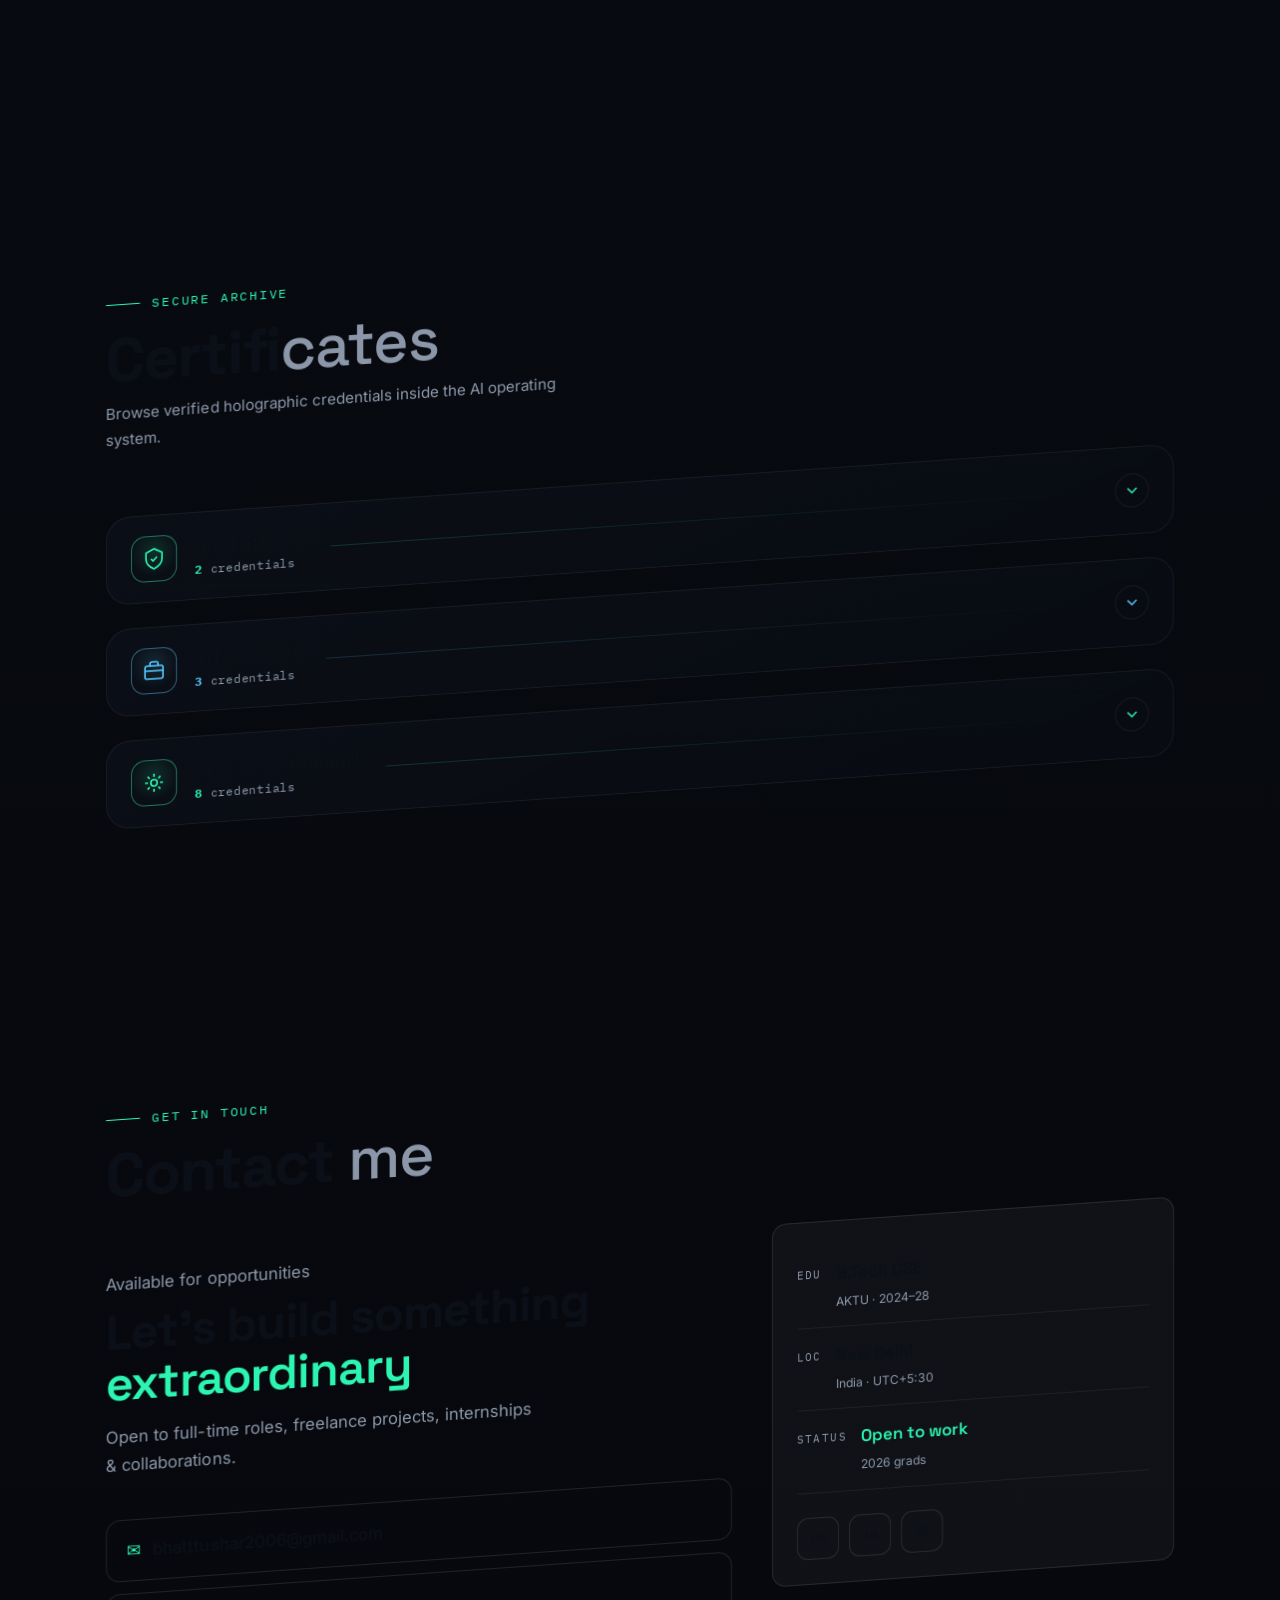
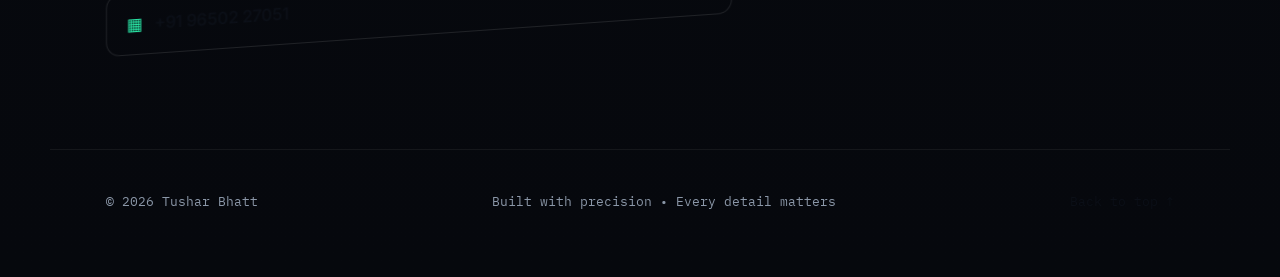
==== commit 283fdfeb: "Fix remaining missing image references and spaces in directory names" ====
--- a/index.html
+++ b/index.html
@@ -305,7 +305,7 @@
                   APIs</span>
               </div>
               <button class="exp-cert" type="button" data-magnetic data-ripple
-                data-img="images/certificates/internships/Tushar Bhatt Syslaan.jpg"
+                data-img="images/certificates/internships/Tushar-Bhatt-Syslaan.webp"
                 data-title="Full Stack Development Internship" data-issuer="Syslaan IT Solutions" data-date="2026"
                 data-cat="Internship" data-type="Full Stack Web Development"
                 data-skills="HTML, CSS, JavaScript, React, Node.js, MongoDB, REST APIs"
@@ -355,7 +355,7 @@
                   class="exp-chip">Model Development</span>
               </div>
               <button class="exp-cert" type="button" data-magnetic data-ripple
-                data-img="images/certificates/internships/Tushar Bhatt pinnacle.jpeg"
+                data-img="images/certificates/internships/Tushar-Bhatt-pinnacle.webp"
                 data-title="Artificial Intelligence Internship" data-issuer="Pinnacle Labs" data-date="2026"
                 data-cat="Internship" data-type="Artificial Intelligence"
                 data-skills="Python, Machine Learning, Artificial Intelligence, Data Analysis, Problem Solving"
@@ -1408,7 +1408,7 @@
               <article class="cert reveal" data-reveal data-title="AI &amp; ML" data-issuer="AI &amp; ML Certification"
                 data-date="2025" data-cat="Skill Development" data-type="Course"
                 data-skills="Neural Networks,Supervised Learning,Computer Vision" data-tech="Python,TensorFlow,PyTorch"
-                data-img="images/certificates/skill development/AI-ML.webp"
+                data-img="images/certificates/skill-development/AI-ML.webp"
                 data-desc="Completed an AI &amp; ML certification covering neural networks, supervised learning and computer vision, with hands-on model building in TensorFlow and PyTorch.">
                 <div class="cert-inner">
                   <div class="cert-face cert-front">
@@ -1419,7 +1419,7 @@
                         <div class="holo-hud" aria-hidden="true"></div>
                         <span class="holo-particle p1"></span><span class="holo-particle p2"></span><span
                           class="holo-particle p3"></span>
-                        <img src="images/certificates/skill development/AI-ML.webp" alt="AI & ML certificate"
+                        <img src="images/certificates/skill-development/AI-ML.webp" alt="AI & ML certificate"
                           loading="lazy" />
                       </div>
                       <span class="cert-corner tl"></span><span class="cert-corner tr"></span>
@@ -1456,7 +1456,7 @@
 
               <article class="cert reveal" data-reveal data-title="Be10x" data-issuer="Be10x Workshop" data-date="2025"
                 data-cat="Skill Development" data-type="Workshop" data-skills="Prompt Engineering,AI Tools,Productivity"
-                data-tech="ChatGPT,AI Tooling" data-img="images/certificates/skill development/Be10x.webp"
+                data-tech="ChatGPT,AI Tooling" data-img="images/certificates/skill-development/Be10x.webp"
                 data-desc="Attended the Be10x AI workshop, learning prompt engineering and modern AI tools to boost real-world productivity and workflow automation.">
                 <div class="cert-inner">
                   <div class="cert-face cert-front">
@@ -1467,7 +1467,7 @@
                         <div class="holo-hud" aria-hidden="true"></div>
                         <span class="holo-particle p1"></span><span class="holo-particle p2"></span><span
                           class="holo-particle p3"></span>
-                        <img src="images/certificates/skill development/Be10x.webp" alt="Be10x certificate"
+                        <img src="images/certificates/skill-development/Be10x.webp" alt="Be10x certificate"
                           loading="lazy" />
                       </div>
                       <span class="cert-corner tl"></span><span class="cert-corner tr"></span>
@@ -1505,7 +1505,7 @@
               <article class="cert reveal" data-reveal data-title="IEEE EDS" data-issuer="IEEE Electron Devices Society"
                 data-date="2025" data-cat="Skill Development" data-type="Event"
                 data-skills="Semiconductors,Research,Technical Writing" data-tech="MATLAB,Simulink"
-                data-img="images/certificates/skill development/IEEE_EDS.webp"
+                data-img="images/certificates/skill-development/IEEE_EDS-(1).webp"
                 data-desc="Participated in an IEEE Electron Devices Society event, exploring semiconductors and research practices with hands-on technical writing.">
                 <div class="cert-inner">
                   <div class="cert-face cert-front">
@@ -1516,7 +1516,7 @@
                         <div class="holo-hud" aria-hidden="true"></div>
                         <span class="holo-particle p1"></span><span class="holo-particle p2"></span><span
                           class="holo-particle p3"></span>
-                        <img src="images/certificates/skill development/IEEE_EDS.webp" alt="IEEE EDS certificate"
+                        <img src="images/certificates/skill-development/IEEE_EDS-(1).webp" alt="IEEE EDS certificate"
                           loading="lazy" />
                       </div>
                       <span class="cert-corner tl"></span><span class="cert-corner tr"></span>
@@ -1554,7 +1554,7 @@
               <article class="cert reveal" data-reveal data-title="Complete CSS" data-issuer="KnowledgeGate"
                 data-date="2026" data-cat="Skill Development" data-type="Course"
                 data-skills="CSS,Flexbox,Grid,Animations" data-tech="CSS,HTML"
-                data-img="images/certificates/skill development/Complete-CSS.webp"
+                data-img="images/certificates/skill-development/Complete-CSS.webp"
                 data-desc="Completed the Complete CSS course on KnowledgeGate with a perfect score of 100%, mastering Flexbox, Grid, animations, and modern CSS techniques.">
                 <div class="cert-inner">
                   <div class="cert-face cert-front">
@@ -1565,7 +1565,7 @@
                         <div class="holo-hud" aria-hidden="true"></div>
                         <span class="holo-particle p1"></span><span class="holo-particle p2"></span><span
                           class="holo-particle p3"></span>
-                        <img src="images/certificates/skill development/Complete-CSS.webp" alt="Complete CSS certificate"
+                        <img src="images/certificates/skill-development/Complete-CSS.webp" alt="Complete CSS certificate"
                           loading="lazy" />
                       </div>
                       <span class="cert-corner tl"></span><span class="cert-corner tr"></span>
@@ -1603,7 +1603,7 @@
               <article class="cert reveal" data-reveal data-title="Complete HTML" data-issuer="KnowledgeGate"
                 data-date="2026" data-cat="Skill Development" data-type="Course"
                 data-skills="HTML,Semantic HTML,Forms,Accessibility" data-tech="HTML"
-                data-img="images/certificates/skill development/Complete-HTML-(1).webp"
+                data-img="images/certificates/skill-development/Complete-HTML-(1).webp"
                 data-desc="Completed the Complete HTML course on KnowledgeGate, mastering semantic HTML, forms, accessibility, and modern web structure best practices.">
                 <div class="cert-inner">
                   <div class="cert-face cert-front">
@@ -1614,7 +1614,7 @@
                         <div class="holo-hud" aria-hidden="true"></div>
                         <span class="holo-particle p1"></span><span class="holo-particle p2"></span><span
                           class="holo-particle p3"></span>
-                        <img src="images/certificates/skill development/Complete-HTML-(1).webp"
+                        <img src="images/certificates/skill-development/Complete-HTML-(1).webp"
                           alt="Complete HTML certificate" loading="lazy" />
                       </div>
                       <span class="cert-corner tl"></span><span class="cert-corner tr"></span>
@@ -1652,7 +1652,7 @@
               <article class="cert reveal" data-reveal data-title="SolidWorks Masterclass" data-issuer="HCL GUVI"
                 data-date="2026" data-cat="Skill Development" data-type="Workshop"
                 data-skills="SolidWorks,CAD,FEA,Mechanical Design" data-tech="SolidWorks,Simulink"
-                data-img="images/certificates/skill development/HCL GUVI Certification - r4qE197nW369X60T78.png"
+                data-img="images/certificates/skill-development/HCL-GUVI-Certification---r4qE197nW369X60T78.webp"
                 data-desc="Successfully completed the SolidWorks Masterclass by HCL GUVI, gaining hands-on experience in designing, simulating, and analyzing industry-grade mechanical components including a Suspension System project.">
                 <div class="cert-inner">
                   <div class="cert-face cert-front">
@@ -1663,7 +1663,7 @@
                         <div class="holo-hud" aria-hidden="true"></div>
                         <span class="holo-particle p1"></span><span class="holo-particle p2"></span><span
                           class="holo-particle p3"></span>
-                        <img src="images/certificates/skill development/HCL-GUVI-Certification---r4qE197nW369X60T78.webp"
+                        <img src="images/certificates/skill-development/HCL-GUVI-Certification---r4qE197nW369X60T78.webp"
                           alt="HCL GUVI SolidWorks certificate" loading="lazy" />
                       </div>
                       <span class="cert-corner tl"></span><span class="cert-corner tr"></span>
@@ -1701,9 +1701,9 @@
               <article class="cert reveal" data-reveal data-title="AI for Beginners" data-issuer="HP LIFE Foundation"
                 data-date="2026" data-cat="Skill Development" data-type="Course"
                 data-skills="Artificial Intelligence,AI Ethics,Business AI" data-tech="AI"
-                data-img="images/certificates/skill development/HP.jpeg"
+                data-img="images/certificates/skill-development/HP.webp"
                 data-desc="Successfully completed the HP LIFE online course &lsquo;AI for Beginners&rsquo; by HP Foundation, gaining foundational knowledge of AI concepts, business applications, and ethical implications.">
-                <div class="cert-inner.webp">
+                <div class="cert-inner">
                   <div class="cert-face cert-front">
                     <div class="cert-media">
                       <div class="holo">
@@ -1712,7 +1712,7 @@
                         <div class="holo-hud" aria-hidden="true"></div>
                         <span class="holo-particle p1"></span><span class="holo-particle p2"></span><span
                           class="holo-particle p3"></span>
-                        <img src="images/certificates/skill development/HP.webp" alt="HP AI for Beginners certificate"
+                        <img src="images/certificates/skill-development/HP.webp" alt="HP AI for Beginners certificate"
                           loading="lazy" />
                       </div>
                       <span class="cert-corner tl"></span><span class="cert-corner tr"></span>
@@ -1750,7 +1750,7 @@
               <article class="cert reveal" data-reveal data-title="Python Programming" data-issuer="Beep Learning"
                 data-date="2026" data-cat="Skill Development" data-type="Course"
                 data-skills="Python,Programming,Problem Solving" data-tech="Python"
-                data-img="images/certificates/skill development/python-certificate.webp"
+                data-img="images/certificates/skill-development/python-certificate.webp"
                 data-desc="Earned a Certificate of Excellence from Beep Learning for successfully completing Python Programming and passing the skill test, recognised by 5000+ companies.">
                 <div class="cert-inner">
                   <div class="cert-face cert-front">
@@ -1761,7 +1761,7 @@
                         <div class="holo-hud" aria-hidden="true"></div>
                         <span class="holo-particle p1"></span><span class="holo-particle p2"></span><span
                           class="holo-particle p3"></span>
-                        <img src="images/certificates/skill development/python-certificate.webp"
+                        <img src="images/certificates/skill-development/python-certificate.webp"
                           alt="Python Programming certificate" loading="lazy" />
                       </div>
                       <span class="cert-corner tl"></span><span class="cert-corner tr"></span>
